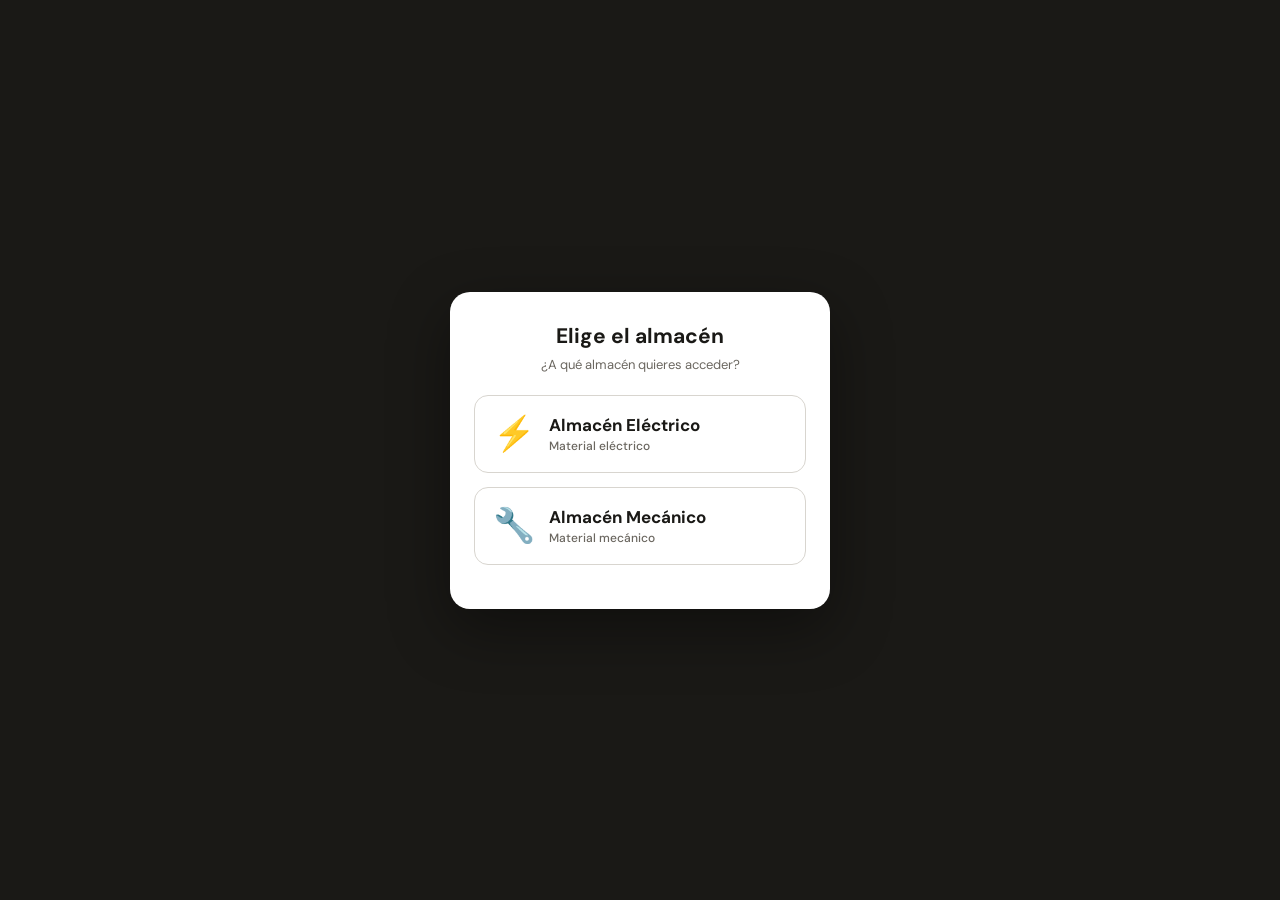
==== index.html @ e05892f1 "Update index.html" ====
<!DOCTYPE html>
<html lang="es">
<head>
<meta charset="UTF-8">
<meta name="viewport" content="width=device-width, initial-scale=1.0, maximum-scale=1.0, user-scalable=no">
<meta name="apple-mobile-web-app-capable" content="yes">
<meta name="mobile-web-app-capable" content="yes">
<title>Almacén Eléctrico</title>
<script src="https://cdnjs.cloudflare.com/ajax/libs/qrcodejs/1.0.0/qrcode.min.js"></script>
<script src="https://cdnjs.cloudflare.com/ajax/libs/html5-qrcode/2.3.8/html5-qrcode.min.js"></script>
<script src="https://cdnjs.cloudflare.com/ajax/libs/exceljs/4.4.0/exceljs.min.js"></script>
<script src="https://cdn.jsdelivr.net/npm/@supabase/supabase-js@2.45.4/dist/umd/supabase.min.js"></script>
<link href="https://fonts.googleapis.com/css2?family=DM+Mono:wght@400;500&family=DM+Sans:wght@300;400;500;600;700&display=swap" rel="stylesheet">
<style>
/* ===== LOGIN ===== */
#login-screen{position:fixed;inset:0;background:#1a1916;display:flex;align-items:center;justify-content:center;z-index:10000;padding:24px;}
.login-box{background:#fff;border-radius:20px;padding:32px 26px;width:100%;max-width:360px;box-shadow:0 20px 60px rgba(0,0,0,0.4);text-align:center;}
.login-logo{font-size:44px;margin-bottom:8px;}
.login-box h1{font-size:22px;margin-bottom:6px;color:#1a1916;}
.login-sub{font-size:13px;color:#6b6760;margin-bottom:22px;}
.login-fg{text-align:left;margin-bottom:14px;}
.login-fg label{display:block;font-size:12px;font-weight:600;color:#6b6760;margin-bottom:5px;}
.login-fg input{width:100%;box-sizing:border-box;padding:13px 14px;border:1.5px solid #d8d5cf;border-radius:10px;font-size:16px;}
.login-fg input:focus{outline:none;border-color:#1a1916;}
.login-error{color:#b91c1c;font-size:13px;min-height:18px;margin-bottom:8px;font-weight:600;}
.login-btn{width:100%;padding:14px;background:#1a1916;color:#fff;border:none;border-radius:10px;font-size:16px;font-weight:600;cursor:pointer;}
.login-btn:active{opacity:0.85;}
#warehouse-screen{position:fixed;inset:0;background:#1a1916;display:none;align-items:center;justify-content:center;z-index:10001;padding:24px;}
.wh-box{background:#fff;border-radius:20px;padding:30px 24px;width:100%;max-width:380px;box-shadow:0 20px 60px rgba(0,0,0,0.4);text-align:center;}
.wh-box h1{font-size:21px;margin-bottom:6px;color:#1a1916;}
.wh-box .login-sub{margin-bottom:22px;}
.wh-btn{display:flex;align-items:center;gap:14px;width:100%;box-sizing:border-box;padding:18px;margin-bottom:14px;border:1.5px solid #d8d5cf;border-radius:14px;background:#fff;cursor:pointer;text-align:left;transition:border-color .12s,background .12s;}
.wh-btn:active{background:#f5f4f0;}
.wh-btn .wh-ic{font-size:34px;line-height:1;flex-shrink:0;}
.wh-btn .wh-tx{font-size:17px;font-weight:700;color:#1a1916;}
.wh-btn .wh-tx small{display:block;font-size:12px;font-weight:500;color:#6b6760;margin-top:2px;}
.login-back{background:none;border:none;color:#6b6760;font-size:13px;font-weight:600;cursor:pointer;margin-top:6px;padding:6px;}
:root{
  --bg:#f5f4f0;--surface:#fff;--surface2:#eeecea;--border:#d8d5cf;--border2:#c8c4bc;
  --text:#1a1916;--text2:#6b6760;--text3:#9b9890;--accent:#1a1916;--accent-text:#f5f4f0;
  --blue-bg:#eff6ff;--blue-text:#1d4ed8;--green-bg:#f0fdf4;--green-text:#15803d;
  --amber-bg:#fffbeb;--amber-text:#b45309;--red-bg:#fef2f2;--red-text:#b91c1c;
  --radius:12px;--radius-sm:8px;
}
*{box-sizing:border-box;margin:0;padding:0;-webkit-tap-highlight-color:transparent;}
html,body{font-family:'DM Sans',sans-serif;background:var(--bg);color:var(--text);min-height:100vh;font-size:16px;}
input,select,button,textarea{font-family:inherit;font-size:16px;}
.app{padding-bottom:84px;max-width:1100px;margin:0 auto;}
.topbar{position:sticky;top:0;z-index:50;background:var(--text);color:var(--accent-text);padding:14px 18px;display:flex;align-items:center;justify-content:space-between;}
.topbar .logo{font-size:18px;font-weight:700;display:flex;align-items:center;gap:8px;}
.topbar .actions{display:flex;gap:8px;}
.icon-btn{background:rgba(255,255,255,0.12);border:none;color:#fff;width:40px;height:40px;border-radius:var(--radius-sm);display:flex;align-items:center;justify-content:center;cursor:pointer;}
.icon-btn:active{background:rgba(255,255,255,0.25);}
.icon-btn svg{width:20px;height:20px;}
.logo-chip{display:flex;align-items:center;gap:8px;background:#fff;border-radius:8px;padding:5px 10px;box-shadow:0 1px 3px rgba(0,0,0,0.2);}
.brandbar{display:flex;align-items:center;justify-content:center;gap:36px;background:#fff;padding:11px 18px;border-bottom:1px solid var(--border);}
.brandbar .brand-logo{height:30px;width:auto;display:block;}
.logo-chip .brand-logo{height:22px;width:auto;display:block;}
.logo-chip .brand-sep{width:1px;height:20px;background:#e0ddd6;flex-shrink:0;}
.actions{align-items:center;}
.sync-badge{display:flex;align-items:center;gap:6px;background:rgba(255,255,255,0.12);border:none;color:#fff;height:34px;padding:0 11px;border-radius:99px;font-size:12px;font-weight:600;cursor:pointer;-webkit-tap-highlight-color:transparent;white-space:nowrap;}
.sync-badge:active{background:rgba(255,255,255,0.25);}
.sync-dot{width:9px;height:9px;border-radius:50%;background:#9b9890;flex-shrink:0;}
.sync-badge.ok .sync-dot{background:#22c55e;}
.sync-badge.off .sync-dot{background:#ef4444;}
.sync-badge.syncing .sync-dot{background:#f59e0b;animation:syncpulse 1s ease-in-out infinite;}
@keyframes syncpulse{0%,100%{opacity:1;}50%{opacity:0.3;}}
@media(max-width:380px){.sync-badge #sync-text{display:none;}.sync-badge{padding:0 9px;}.brandbar{gap:24px;padding:9px 14px;}.brandbar .brand-logo{height:26px;}}
.page{display:none;padding:18px;}
.page.active{display:block;}
.page-title{font-size:22px;font-weight:700;letter-spacing:-0.5px;margin-bottom:4px;}
.page-sub{font-size:14px;color:var(--text2);margin-bottom:20px;}
.page-head-row{display:flex;justify-content:space-between;align-items:flex-start;margin-bottom:20px;}
.stats{display:grid;grid-template-columns:repeat(2,1fr);gap:10px;margin-bottom:20px;}
.stat{background:var(--surface);border:1px solid var(--border);border-radius:var(--radius);padding:14px 16px;}
.stat-btn{cursor:pointer;transition:transform .08s,box-shadow .12s,border-color .12s;-webkit-tap-highlight-color:transparent;}
.stat-btn:active{transform:scale(0.97);}
.stat-btn.sel{border-color:var(--accent);box-shadow:0 0 0 2px var(--accent) inset;}
/* Estanterías plegables en buscar */
.shelf-groups{display:flex;flex-direction:column;gap:10px;}
.shelf-group{background:var(--surface);border:1px solid var(--border);border-radius:var(--radius);overflow:hidden;}
.shelf-group-head{display:flex;align-items:center;gap:8px;padding:15px 16px;cursor:pointer;user-select:none;-webkit-tap-highlight-color:transparent;}
.shelf-group-head:active{background:var(--surface2);}
.shelf-group-head .shelf-count{font-size:12px;color:var(--text3);font-family:'DM Mono',monospace;margin-right:4px;}
.shelf-group-head .chev{transition:transform .2s;color:var(--text3);flex-shrink:0;}
.shelf-group-head.open .chev{transform:rotate(180deg);}
.shelf-group-head.open{border-bottom:1px solid var(--border);}
.shelf-group-body{padding:10px;}
.shelf-group-body .items-grid{margin:0;}
.stat .l{font-size:11px;font-family:'DM Mono',monospace;text-transform:uppercase;letter-spacing:0.5px;color:var(--text3);margin-bottom:4px;}
.stat .v{font-size:28px;font-weight:700;letter-spacing:-1px;}
.stat .v.warn{color:#d97706;}.stat .v.danger{color:#dc2626;}
.card{background:var(--surface);border:1px solid var(--border);border-radius:var(--radius);overflow:hidden;margin-bottom:14px;}
.mov-home-list{max-height:320px;overflow-y:auto;}
.mov-row{display:flex;align-items:center;gap:10px;padding:10px 14px;border-bottom:1px solid var(--border);}
.mov-row:last-child{border-bottom:none;}
.mov-row .mv-click{display:flex;align-items:center;gap:10px;flex:1;min-width:0;}
.mov-row .mv-thumb{width:40px;height:40px;border-radius:8px;background:var(--surface2);overflow:hidden;flex-shrink:0;display:flex;align-items:center;justify-content:center;}
.mov-row .mv-thumb img{width:100%;height:100%;object-fit:cover;}
.mov-row .mv-main{flex:1;min-width:0;}
.mov-row .mv-name{font-size:13.5px;font-weight:600;line-height:1.25;}
.mov-row .mv-meta{font-size:11.5px;color:var(--text3);margin-top:2px;line-height:1.3;}
.mov-row .mv-diff{font-weight:700;font-family:'DM Mono',monospace;font-size:14px;flex-shrink:0;}
.mov-row .mv-diff.in{color:#217346;}
.mov-row .mv-compra{color:#8a5a00;font-weight:700;}
.mov-row .mv-diff.out{color:#c00000;}
.mov-row .mv-del{flex-shrink:0;width:34px;height:34px;border:1px solid var(--border);background:var(--surface);border-radius:9px;cursor:pointer;display:flex;align-items:center;justify-content:center;color:var(--text3);-webkit-tap-highlight-color:transparent;}
.mov-row .mv-del:active{background:var(--amber-bg);color:#c00000;}
.mov-empty{padding:16px 14px;color:var(--text3);font-size:13px;text-align:center;}
.card-h{padding:14px 16px;border-bottom:1px solid var(--border);font-size:14px;font-weight:600;display:flex;justify-content:space-between;align-items:center;}
.search-bar{display:flex;gap:8px;margin-bottom:14px;}
.search-bar input{flex:1;padding:13px 16px;border:1px solid var(--border);border-radius:var(--radius-sm);background:var(--surface);}
.search-bar input:focus{outline:none;border-color:var(--accent);}
.cats{display:flex;flex-wrap:wrap;gap:7px;margin-bottom:16px;}
.cat-pill{padding:8px 14px;border-radius:99px;font-size:13px;cursor:pointer;border:1px solid var(--border);background:var(--surface);color:var(--text2);}
.cat-pill.active{background:var(--accent);color:var(--accent-text);border-color:var(--accent);}
.items-grid{display:grid;grid-template-columns:repeat(auto-fill,minmax(150px,1fr));gap:12px;}
.item-card{background:var(--surface);border:1px solid var(--border);border-radius:var(--radius);overflow:hidden;cursor:pointer;transition:transform 0.1s;}
.item-card:active{transform:scale(0.98);}
.item-photo{width:100%;aspect-ratio:1;background:var(--surface2);display:flex;align-items:center;justify-content:center;overflow:hidden;}
.item-photo img{width:100%;height:100%;object-fit:cover;}
.item-photo .ph svg{width:36px;height:36px;color:var(--text3);}
.item-body{padding:10px 12px;}
.item-name{font-size:13.5px;font-weight:600;line-height:1.3;margin-bottom:6px;display:-webkit-box;-webkit-line-clamp:2;-webkit-box-orient:vertical;overflow:hidden;}
.item-meta{display:flex;flex-wrap:wrap;gap:5px;}
.badge{display:inline-flex;align-items:center;font-size:11px;font-weight:500;padding:2px 7px;border-radius:99px;font-family:'DM Mono',monospace;}
.badge-loc{background:var(--blue-bg);color:var(--blue-text);}
.badge-cat2{background:var(--surface2);color:var(--text2);border:1px solid var(--border);}
.loc-box{display:flex;align-items:center;gap:12px;background:var(--blue-bg);color:var(--blue-text);border-radius:12px;padding:14px 16px;margin-bottom:14px;}
.loc-box svg{flex-shrink:0;}
.loc-box .loc-label{font-size:11px;text-transform:uppercase;letter-spacing:0.5px;opacity:0.7;font-weight:600;}
.loc-box .loc-value{font-size:17px;font-weight:700;font-family:'DM Mono',monospace;margin-top:2px;}
.cats-chips{display:flex;flex-wrap:wrap;gap:7px;}
.cat-chip{padding:7px 13px;border-radius:20px;border:1.5px solid var(--border2);background:var(--surface);font-size:13px;font-weight:600;color:var(--text2);cursor:pointer;user-select:none;-webkit-tap-highlight-color:transparent;}
.cat-chip.on{background:var(--accent);color:var(--accent-text);border-color:var(--accent);}
.cat-chip.disabled{opacity:0.4;pointer-events:none;}
.badge-cat{background:var(--surface2);color:var(--text2);}
.badge-ok{background:var(--green-bg);color:var(--green-text);}
.badge-low{background:var(--amber-bg);color:var(--amber-text);}
.badge-out{background:var(--red-bg);color:var(--red-text);}
.btn{display:inline-flex;align-items:center;justify-content:center;gap:7px;padding:12px 18px;border-radius:var(--radius-sm);font-size:15px;font-weight:600;cursor:pointer;border:1px solid var(--border);background:var(--surface);color:var(--text);}
.btn:active{opacity:0.7;}
.btn-primary{background:var(--accent);color:var(--accent-text);border-color:var(--accent);}
.btn-danger{background:var(--red-bg);color:var(--red-text);border-color:#fecaca;}
.btn-block{width:100%;}
.btn svg{width:18px;height:18px;}
.btn-sm{padding:8px 12px;font-size:13px;}
.fg{margin-bottom:16px;}
.fl{display:block;font-size:12px;font-weight:600;color:var(--text2);margin-bottom:6px;font-family:'DM Mono',monospace;text-transform:uppercase;letter-spacing:0.3px;}
.fi{width:100%;padding:13px 14px;border:1px solid var(--border);border-radius:var(--radius-sm);background:var(--surface);}
.fi:focus{outline:none;border-color:var(--accent);}
.fr{display:grid;grid-template-columns:1fr 1fr;gap:12px;}
.photo-input{border:2px dashed var(--border2);border-radius:var(--radius);padding:18px;text-align:center;cursor:pointer;background:var(--surface);}
.photo-input svg{width:32px;height:32px;color:var(--text3);margin-bottom:8px;}
.photo-input p{font-size:13px;color:var(--text2);}
.photo-preview{position:relative;border-radius:var(--radius);overflow:hidden;}
.photo-preview img{width:100%;max-height:240px;object-fit:cover;display:block;}
.photo-preview .remove{position:absolute;top:8px;right:8px;background:rgba(0,0,0,0.6);color:#fff;border:none;width:32px;height:32px;border-radius:50%;cursor:pointer;font-size:18px;}
.photo-preview .rotate{position:absolute;top:8px;right:48px;background:rgba(0,0,0,0.6);color:#fff;border:none;width:32px;height:32px;border-radius:50%;cursor:pointer;display:flex;align-items:center;justify-content:center;}
.photo-preview .rotate svg{width:18px;height:18px;}
.bottomnav{position:fixed;bottom:0;left:0;right:0;background:var(--surface);border-top:1px solid var(--border);display:flex;z-index:60;padding-bottom:env(safe-area-inset-bottom);}
.navbtn{flex:1;border:none;background:none;padding:10px 4px 8px;display:flex;flex-direction:column;align-items:center;gap:3px;cursor:pointer;color:var(--text3);}
.navbtn.active{color:var(--text);}
.navbtn svg{width:22px;height:22px;}
.navbtn span{font-size:10.5px;font-weight:600;}
.navbtn.add-btn .plus{background:var(--accent);color:var(--accent-text);width:44px;height:44px;border-radius:50%;display:flex;align-items:center;justify-content:center;margin-top:-22px;box-shadow:0 4px 12px rgba(0,0,0,0.2);}
.navbtn.add-btn .plus svg{width:24px;height:24px;}
.modal-bg{display:none;position:fixed;inset:0;background:rgba(0,0,0,0.5);z-index:200;align-items:flex-end;justify-content:center;}
.modal-bg.open{display:flex;}
.modal-bg.center{align-items:center;}
.modal-bg#modal-ai{z-index:190;}
.modal{background:var(--surface);border-radius:20px 20px 0 0;width:100%;max-width:600px;max-height:92vh;overflow-y:auto;padding:20px;animation:slideup 0.25s;}
.modal.small{border-radius:20px;max-width:380px;margin:0 16px;animation:none;}
@keyframes slideup{from{transform:translateY(100%);}to{transform:translateY(0);}}
.modal-handle{width:40px;height:4px;background:var(--border2);border-radius:99px;margin:0 auto 16px;}
.modal h2{font-size:19px;font-weight:700;margin-bottom:4px;}
.modal .msub{font-size:13px;color:var(--text2);margin-bottom:18px;}
.modal-photo{width:100%;aspect-ratio:16/10;background:var(--surface2);border-radius:var(--radius);overflow:hidden;display:flex;align-items:center;justify-content:center;margin-bottom:16px;}
.modal-photo img{width:100%;height:100%;object-fit:contain;}
.modal-photo .ph svg{width:48px;height:48px;color:var(--text3);}
.modal-photo{position:relative;}
.zoom-hint{position:absolute;bottom:8px;right:8px;background:rgba(0,0,0,0.6);color:#fff;font-size:11px;padding:3px 8px;border-radius:6px;pointer-events:none;}
#photo-viewer{display:none;position:fixed;inset:0;background:rgba(0,0,0,0.92);z-index:9999;align-items:center;justify-content:center;cursor:zoom-out;overflow:auto;}
#photo-viewer.open{display:flex;}
#photo-viewer img{max-width:100%;max-height:100%;object-fit:contain;touch-action:pinch-zoom;}
#photo-viewer .pv-close{position:fixed;top:16px;right:20px;color:#fff;font-size:40px;line-height:1;cursor:pointer;font-weight:300;z-index:10000;}
.detail-row{display:flex;justify-content:space-between;padding:11px 0;border-bottom:1px solid var(--border);font-size:14px;}
.detail-row .k{color:var(--text2);}
.detail-row .v{font-weight:600;text-align:right;}
.stepper{display:flex;align-items:center;border:1px solid var(--border);border-radius:var(--radius-sm);overflow:hidden;}
.stepper button{width:52px;height:52px;border:none;background:var(--surface2);font-size:24px;cursor:pointer;color:var(--text);}
.stepper button:active{background:var(--border);}
.stepper .val{flex:1;text-align:center;font-size:24px;font-weight:700;min-width:60px;}
.stock-big{text-align:center;padding:20px 0;}
.stock-big .n{font-size:52px;font-weight:700;letter-spacing:-2px;line-height:1;}
.stock-big .u{font-size:13px;color:var(--text2);margin-top:4px;}
.map-shelves{display:grid;grid-template-columns:repeat(auto-fill,minmax(130px,1fr));gap:10px;}
.shelf-box{background:var(--surface);border:1px solid var(--border);border-radius:var(--radius);padding:12px;cursor:pointer;position:relative;}
.shelf-box:active{border-color:var(--accent);}
.shelf-box .sh-name{font-size:13px;font-weight:700;margin-bottom:8px;font-family:'DM Mono',monospace;padding-right:24px;}
.shelf-box .sh-edit{position:absolute;top:10px;right:10px;width:24px;height:24px;border:none;background:var(--surface2);border-radius:6px;display:flex;align-items:center;justify-content:center;cursor:pointer;color:var(--text2);}
.shelf-box .sh-edit svg{width:14px;height:14px;}
.shelf-balda{display:flex;align-items:center;gap:6px;margin-bottom:4px;font-size:11px;}
.balda-dot{width:10px;height:10px;border-radius:2px;background:var(--surface2);border:1px solid var(--border);}
.balda-dot.occ{background:var(--blue-bg);border-color:#bfdbfe;}
.balda-dot.low{background:var(--amber-bg);border-color:#fde68a;}
.balda-dot.out{background:var(--red-bg);border-color:#fecaca;}
.balda-count{color:var(--text3);font-family:'DM Mono',monospace;margin-left:auto;}
#qr-reader{width:100%;border-radius:var(--radius);overflow:hidden;margin-bottom:16px;}
.qr-display{text-align:center;padding:20px;}
.qr-display canvas,.qr-display img{margin:0 auto;}
.empty{text-align:center;padding:48px 20px;color:var(--text3);}
.empty svg{width:48px;height:48px;margin-bottom:12px;}
.empty p{font-size:14px;}
.toast{position:fixed;bottom:100px;left:50%;transform:translateX(-50%) translateY(20px);background:var(--accent);color:var(--accent-text);padding:13px 22px;border-radius:99px;font-size:14px;font-weight:600;z-index:400;opacity:0;transition:all 0.3s;pointer-events:none;box-shadow:0 6px 20px rgba(0,0,0,0.25);white-space:nowrap;}
.toast.show{opacity:1;transform:translateX(-50%) translateY(0);}
.seg{display:flex;background:var(--surface2);border-radius:var(--radius-sm);padding:3px;margin-bottom:16px;}
.seg button{flex:1;border:none;background:none;padding:9px;border-radius:6px;font-size:13px;font-weight:600;color:var(--text2);cursor:pointer;}
.seg button.active{background:var(--surface);color:var(--text);box-shadow:0 1px 3px rgba(0,0,0,0.08);}
.shelf-edit-row{display:flex;align-items:center;gap:10px;padding:10px 0;border-bottom:1px solid var(--border);}
.order-ctrl{display:flex;flex-direction:column;gap:2px;flex-shrink:0;}
.order-ctrl button{width:26px;height:20px;border:1px solid var(--border2);background:var(--surface);border-radius:5px;cursor:pointer;font-size:9px;line-height:1;color:var(--text2);padding:0;}
.order-ctrl button:disabled{opacity:0.3;cursor:default;}
.shelf-edit-row input{flex:1;padding:10px 12px;border:1px solid var(--border);border-radius:var(--radius-sm);}
.shelf-edit-row .baldas-ctrl{display:flex;align-items:center;gap:6px;}
.shelf-edit-row .baldas-ctrl button{width:34px;height:34px;border:1px solid var(--border);background:var(--surface2);border-radius:6px;font-size:18px;cursor:pointer;}
.shelf-edit-row .del-shelf{width:34px;height:34px;border:1px solid #fecaca;background:var(--red-bg);color:var(--red-text);border-radius:6px;cursor:pointer;display:flex;align-items:center;justify-content:center;}
.shelf-edit-row .del-shelf svg{width:16px;height:16px;}
/* ===== MAPA VISUAL ===== */
.map-scroll{position:relative;width:100%;max-height:70vh;overflow:auto;border:1px solid var(--border);border-radius:var(--radius);background:var(--surface);-webkit-overflow-scrolling:touch;}
.map-canvas{position:relative;background:var(--surface);background-image:linear-gradient(var(--surface2) 1px,transparent 1px),linear-gradient(90deg,var(--surface2) 1px,transparent 1px);background-size:24px 24px;touch-action:auto;}
.map-canvas.editing{touch-action:auto;}
.map-node{position:absolute;border-radius:8px;display:flex;flex-direction:column;align-items:center;justify-content:center;font-size:11px;font-weight:700;text-align:center;cursor:pointer;user-select:none;padding:4px;box-shadow:0 1px 3px rgba(0,0,0,0.12);overflow:hidden;box-sizing:border-box;}
.map-node.shelf{background:var(--surface);border:1.5px solid var(--border2);}
.map-node.shelf .nname{font-family:'DM Mono',monospace;line-height:1.1;color:var(--text);width:100%;overflow-wrap:break-word;word-break:break-word;hyphens:auto;}
.map-node.shelf .ncount{font-size:9px;color:var(--text3);font-family:'DM Mono',monospace;margin-top:2px;}
.map-node.shelf .nbar{position:absolute;left:0;bottom:0;height:3px;border-radius:0 0 6px 6px;}
.map-node.aisle{background:var(--surface2);border:1px dashed var(--border2);color:var(--text2);font-family:'DM Mono',monospace;text-transform:uppercase;letter-spacing:0.5px;}
.map-node.aisle span{width:100%;overflow-wrap:break-word;word-break:break-word;line-height:1.1;}
/* ===== ETIQUETAS QR ===== */
.label-filters{display:flex;flex-wrap:wrap;gap:8px;margin-bottom:12px;}
.lf-sel{flex:1;min-width:120px;padding:9px 10px;border:1px solid var(--border);border-radius:var(--radius-sm);background:var(--surface);font-size:13px;color:var(--text);cursor:pointer;}
.label-tabs{display:flex;gap:8px;margin-bottom:14px;}
.label-tab{flex:1;padding:11px;border:1px solid var(--border);background:var(--surface);border-radius:10px;font-size:14px;font-weight:600;cursor:pointer;color:var(--text2);display:flex;align-items:center;justify-content:center;gap:6px;}
.label-tab.active{background:var(--text);color:var(--surface);border-color:var(--text);}
.lt-badge{background:var(--red-text);color:#fff;border-radius:10px;font-size:11px;padding:1px 7px;min-width:18px;}
.label-tab.active .lt-badge{background:rgba(255,255,255,0.25);}
.label-actions{display:flex;gap:8px;margin-bottom:12px;align-items:center;}
.label-row{display:flex;align-items:center;gap:12px;padding:12px 14px;background:var(--surface);border:1px solid var(--border);border-radius:12px;margin-bottom:8px;cursor:pointer;-webkit-tap-highlight-color:transparent;}
.label-row.sel{border-color:var(--accent);box-shadow:0 0 0 2px var(--accent) inset;}
.label-row .lcheck{width:22px;height:22px;border-radius:6px;border:2px solid var(--border2);flex-shrink:0;display:flex;align-items:center;justify-content:center;}
.label-row.sel .lcheck{background:var(--accent);border-color:var(--accent);color:var(--accent-text);}
.label-row .linfo{flex:1;min-width:0;}
.label-row .linfo strong{display:block;white-space:nowrap;overflow:hidden;text-overflow:ellipsis;}
.label-row .linfo span{font-size:12px;color:var(--text2);}
.label-row .lprinted{font-size:10px;color:var(--text3);background:var(--surface2);border-radius:6px;padding:2px 6px;flex-shrink:0;}
.label-row .lmodified{font-size:10px;color:#fff;background:var(--amber-text,#b45309);border-radius:6px;padding:2px 6px;flex-shrink:0;font-weight:600;}
.label-qty{display:flex;align-items:center;gap:6px;flex-shrink:0;}
.label-qty button{width:30px;height:30px;border:1px solid var(--border2);background:var(--surface2);border-radius:7px;font-size:18px;font-weight:600;cursor:pointer;color:var(--text);display:flex;align-items:center;justify-content:center;line-height:1;-webkit-tap-highlight-color:transparent;}
.label-qty button:active{background:var(--accent);color:var(--accent-text);}
.label-qty .qnum{min-width:24px;text-align:center;font-weight:700;font-family:'DM Mono',monospace;font-size:15px;}
.label-qty .qstock{width:auto !important;padding:0 8px;font-size:12px !important;font-weight:700;color:var(--accent) !important;border-color:var(--accent) !important;}

/* Contenedor de impresión: oculto en pantalla, visible solo al imprimir */
#print-area{display:none;}
@media print{
  /* Ocultar TODA la app al imprimir */
  body > *{display:none !important;}
  #print-area{display:block !important;}
  @page{size:A4;margin:8mm 5mm;}
  html,body{background:#fff !important;margin:0;padding:0;}
  .labels-sheet{display:flex;flex-wrap:wrap;align-content:flex-start;}
  .print-label{box-sizing:border-box;display:flex;align-items:center;justify-content:center;
    overflow:hidden;page-break-inside:avoid;break-inside:avoid;}
  /* Contenedor interior: se escala CENTRADO dentro de la celda (el salto entre
     etiquetas no cambia, solo se reduce el contenido y queda centrado en su pegatina) */
  .print-label .pl-inner{display:flex;align-items:center;width:100%;height:100%;
    transform:scale(var(--label-scale,1));transform-origin:center center;}
  .print-label .pl-text{flex:1;min-width:0;font-family:Arial,sans-serif;color:#000;}
  .print-label .pl-name{font-weight:bold;line-height:1.1;
    display:-webkit-box;-webkit-box-orient:vertical;overflow:hidden;}
  .print-label .pl-ref{line-height:1.2;color:#333;
    white-space:nowrap;overflow:hidden;text-overflow:ellipsis;}
  .print-label .pl-loc{font-weight:bold;line-height:1.1;}
  .print-label.empty-label{visibility:hidden;}
  /* Tamaño grande: 70 x 37 mm (24 por hoja A4, 3 columnas x 8 filas) */
  .labels-sheet.size-big .print-label{width:70mm;height:37mm;padding:2.5mm;}
  .labels-sheet.size-big .pl-inner{gap:2.5mm;}
  .labels-sheet.size-big .pl-qr{width:30mm;height:30mm;flex-shrink:0;}
  .labels-sheet.size-big .pl-qr img,.labels-sheet.size-big .pl-qr canvas{width:30mm !important;height:30mm !important;}
  .labels-sheet.size-big .pl-name{font-size:9pt;margin-bottom:1mm;-webkit-line-clamp:2;}
  .labels-sheet.size-big .pl-ref{font-size:7.5pt;}
  .labels-sheet.size-big .pl-loc{font-size:11pt;margin-top:1mm;}
  /* Tamaño pequeño: 48,5 x 25,4 mm (44 por hoja A4, 4 columnas x 11 filas) */
  .labels-sheet.size-small .print-label{width:48.5mm;height:25.4mm;padding:1.5mm;}
  .labels-sheet.size-small .pl-inner{gap:1.5mm;}
  .labels-sheet.size-small .pl-qr{width:21mm;height:21mm;flex-shrink:0;}
  .labels-sheet.size-small .pl-qr img,.labels-sheet.size-small .pl-qr canvas{width:21mm !important;height:21mm !important;}
  .labels-sheet.size-small .pl-name{font-size:6.5pt;margin-bottom:0.4mm;-webkit-line-clamp:2;}
  .labels-sheet.size-small .pl-ref{font-size:5.5pt;}
  .labels-sheet.size-small .pl-loc{font-size:8pt;margin-top:0.4mm;}
}
/* Rejilla visual para elegir posición inicial */
.start-grid{display:grid;grid-template-columns:repeat(3,1fr);gap:6px;margin:8px 0 14px;}
.start-grid.cols-4{grid-template-columns:repeat(4,1fr);gap:4px;}
.start-grid.cols-4 .start-cell{aspect-ratio:48.5/25.4;font-size:11px;}
.start-cell{aspect-ratio:70/37;border:1.5px solid var(--border2);border-radius:6px;display:flex;align-items:center;justify-content:center;font-size:13px;font-weight:600;color:var(--text2);cursor:pointer;font-family:'DM Mono',monospace;-webkit-tap-highlight-color:transparent;}
.start-cell.before{background:repeating-linear-gradient(45deg,var(--surface2),var(--surface2) 4px,transparent 4px,transparent 8px);color:var(--text3);}
.start-cell.start{background:var(--accent);color:var(--accent-text);border-color:var(--accent);}
.start-cell.after{background:var(--surface);}
.map-node.editing-node{cursor:move;border-color:var(--accent);box-shadow:0 3px 10px rgba(0,0,0,0.2);z-index:10;touch-action:none;}
.map-node .node-del{position:absolute;top:-7px;right:-7px;width:20px;height:20px;border-radius:50%;background:var(--red-text);color:#fff;border:2px solid var(--surface);font-size:13px;line-height:1;cursor:pointer;display:none;align-items:center;justify-content:center;z-index:11;}
.map-node.editing-node .node-del{display:flex;}
.map-toolbar{display:flex;gap:8px;flex-wrap:wrap;margin-bottom:12px;align-items:center;}
.map-hint{font-size:12px;color:var(--text2);margin-bottom:10px;line-height:1.4;}
.resize-handle{position:absolute;right:-2px;bottom:-2px;width:16px;height:16px;cursor:nwse-resize;display:none;}
.map-node.editing-node .resize-handle{display:block;}
.resize-handle::after{content:'';position:absolute;right:3px;bottom:3px;width:8px;height:8px;border-right:2px solid var(--accent);border-bottom:2px solid var(--accent);}



/* ===== SELECCIÓN MÚLTIPLE ===== */
.sel-bar{position:fixed;left:0;right:0;bottom:0;z-index:250;background:var(--surface);border-top:1px solid var(--border);padding:10px 16px;display:none;align-items:center;justify-content:space-between;gap:10px;box-shadow:0 -4px 16px rgba(0,0,0,.1);}
.sel-bar > span{font-size:14px;white-space:nowrap;}
.sel-bar-btns{display:flex;gap:8px;}
.sel-group{margin-bottom:14px;border:1px solid var(--border);border-radius:12px;overflow:hidden;}
.sel-group-head{display:flex;align-items:center;gap:10px;padding:10px 14px;background:var(--surface2);font-size:14px;}
.sel-group-head .shelf-count{margin-left:auto;color:var(--text2);font-size:12px;}
.sel-allbox{display:flex;align-items:center;gap:5px;font-size:12px;color:var(--text2);font-weight:600;cursor:pointer;}
.sel-allbox input{width:18px;height:18px;}
.sel-row{display:flex;align-items:center;gap:12px;padding:10px 14px;border-top:1px solid var(--border);cursor:pointer;}
.sel-row.on{background:var(--blue-bg);}
.sel-row input{width:20px;height:20px;flex-shrink:0;accent-color:var(--blue-text);}
.sel-tx{min-width:0;flex:1;}
.sel-tx strong{display:block;font-size:14px;white-space:nowrap;overflow:hidden;text-overflow:ellipsis;}
.sel-tx span{font-size:12px;color:var(--text2);}
.sel-stk{font-size:12px;color:var(--text2);white-space:nowrap;}


.sch-wrap{margin-bottom:8px;}
.sch-cell{position:relative;cursor:pointer;min-height:50px;}
.sch-cell:active{filter:brightness(.95);}
.sch-cell.sch-sel{outline:3px solid var(--text);outline-offset:-2px;z-index:1;}
.sch-cnt{position:absolute;top:2px;right:3px;background:rgba(0,0,0,.6);color:#fff;font-size:9px;font-weight:700;border-radius:8px;padding:0 5px;line-height:16px;min-width:16px;text-align:center;}
.sch-panel{margin-top:4px;}
.sch-panel-h{display:flex;align-items:center;gap:8px;font-size:13px;font-weight:600;margin-bottom:10px;color:var(--text2);}
.sch-panel-items{display:flex;flex-wrap:wrap;gap:8px;}
.sch-panel-items .sv2-mini{width:150px;}

/* ===== VER UBICACIÓN (esquema con parpadeo) ===== */
.loc-legend{display:flex;gap:12px;flex-wrap:wrap;font-size:12px;margin:6px 0 14px;color:var(--text2);}
.loc-legend span{display:flex;align-items:center;gap:5px;}
.loc-leg{width:14px;height:14px;border-radius:4px;display:inline-block;border:1px solid rgba(0,0,0,.08);}
.loc-balda{display:flex;gap:8px;margin-bottom:8px;align-items:stretch;}
.loc-tag{width:46px;flex-shrink:0;display:flex;align-items:center;justify-content:center;border-radius:8px;font-size:13px;font-weight:700;background:#dbeafe;color:#1e40af;}
.loc-cells{flex:1;min-width:0;display:flex;gap:5px;align-items:stretch;min-height:64px;}
.loc-cell{min-width:0;display:flex;align-items:center;justify-content:center;border-radius:7px;font-size:11px;font-weight:600;text-align:center;padding:2px;overflow:hidden;line-height:1.05;}
.loc-cell .cl{display:inline-block;}
.loc-cell .cl b{display:block;font-size:13px;font-weight:700;}
.loc-shelf{background:#dbeafe;color:#1e40af;}
.loc-hueco{background:#dcfce7;color:#166534;}
.loc-gav{background:#fef3c7;color:#92400e;}
.loc-leg.loc-shelf{background:#dbeafe;}
.loc-leg.loc-hueco{background:#dcfce7;}
.loc-leg.loc-gav{background:#fef3c7;}
.loc-leg.pulse{background:#ef4444;border-color:#ef4444;animation:legpulse .85s ease-in-out infinite;}
.loc-gavwrap{min-width:0;display:flex;flex-direction:column;border:1.5px dashed #fcd34d;border-radius:9px;padding:4px;}
.loc-gtitle{font-size:9px;font-weight:700;color:#92400e;margin-bottom:3px;text-transform:uppercase;letter-spacing:.3px;text-align:center;white-space:nowrap;overflow:hidden;}
.loc-ggrid{flex:1;display:grid;gap:3px;min-height:48px;}
.loc-ggrid .loc-cell{min-width:0;}
.blink-loc{animation:locblink .85s ease-in-out infinite;position:relative;z-index:1;}
@keyframes locblink{0%,100%{outline:3px solid #ef4444;outline-offset:-2px;box-shadow:0 0 0 4px rgba(239,68,68,.25);}50%{outline:3px solid transparent;outline-offset:-2px;box-shadow:0 0 0 0 rgba(239,68,68,0);}}
@keyframes legpulse{0%,100%{opacity:1;}50%{opacity:.25;}}
/* ===== ESTANTERÍA VISUAL ===== */
/* ===== ESTANTERÍA VISUAL v2 (con artículos) ===== */
.sv2-balda{display:flex;gap:8px;margin-bottom:10px;align-items:stretch;}
.sv2-tag{width:54px;flex-shrink:0;display:flex;flex-direction:column;align-items:center;justify-content:center;background:var(--text);color:#fff;border-radius:10px;font-size:12px;font-weight:700;padding:6px 4px;text-align:center;line-height:1.15;}
.sv2-cells{flex:1;display:flex;gap:8px;overflow-x:auto;align-items:flex-start;border:1.5px solid var(--border);border-radius:12px;padding:8px;background:var(--surface2);}
.sv2-hueco{flex:0 0 auto;width:calc(110px + var(--svt,1) * 80px);background:var(--surface);border:1px solid var(--border);border-radius:10px;padding:8px;display:flex;flex-direction:column;gap:8px;}
.sv2-hueco-h,.sv2-gav-h,.sv2-gaveta-h{font-size:11px;font-weight:700;color:var(--text2);text-transform:uppercase;letter-spacing:.3px;}
.sv2-gav{flex:0 0 auto;border:1.5px dashed var(--border2);border-radius:10px;padding:7px;background:var(--surface);}
.sv2-gav-h{margin-bottom:6px;}
.sv2-gav-grid{display:grid;gap:6px;}
.sv2-gaveta{border-radius:9px;padding:7px;display:flex;flex-direction:column;gap:6px;min-height:64px;border:1px solid rgba(0,0,0,.06);}
.sv2-gaveta-h{font-size:10px;}
.sv2-mini{display:flex;flex-direction:column;background:var(--surface);border:1px solid var(--border);border-radius:10px;overflow:hidden;cursor:pointer;transition:transform .08s;}
.sv2-mini:active{transform:scale(.98);}
.sv2-mini-img{width:100%;height:calc(50px + var(--svt,1) * 60px);background:var(--surface2);overflow:hidden;display:flex;align-items:center;justify-content:center;}
.sv2-mini-img img{width:100%;height:100%;object-fit:cover;}
.sv2-mini-tx{min-width:0;padding:8px 10px;}
.sv2-mini-nm{font-size:calc(11px + var(--svt,1) * 3px);font-weight:600;line-height:1.3;display:-webkit-box;-webkit-line-clamp:3;-webkit-box-orient:vertical;overflow:hidden;}
.sv2-mini-st{font-size:calc(10px + var(--svt,1) * 2px);color:var(--text2);margin-top:4px;}
.sv2-add{font-size:11px;color:var(--blue-text);background:none;border:1px dashed var(--border2);border-radius:7px;padding:5px;cursor:pointer;width:100%;}
.sv2-add:active{background:var(--surface2);}
.sv2-empty{font-size:11px;color:var(--text3);text-align:center;padding:6px 2px;}
.sv2-toolbar{display:flex;gap:8px;margin-bottom:10px;}
.sv2-tabs{display:flex;gap:6px;margin-bottom:12px;background:var(--surface2);border-radius:10px;padding:4px;}
.sv2-tab{flex:1;border:none;background:none;padding:9px;border-radius:8px;font-size:13px;font-weight:600;color:var(--text2);cursor:pointer;}
.sv2-tab.active{background:var(--surface);color:var(--text);box-shadow:0 1px 3px rgba(0,0,0,.08);}
.sv2-list{border:1px solid var(--border);border-radius:12px;overflow:hidden;}
.sv2-row{display:flex;align-items:center;gap:12px;padding:calc(9px + var(--svt,1) * 3px) 14px;border-bottom:1px solid var(--border);cursor:pointer;}
.sv2-row:last-child{border-bottom:none;}
.sv2-row:active{background:var(--surface2);}
.sv2-row-img{width:calc(34px + var(--svt,1) * 22px);height:calc(34px + var(--svt,1) * 22px);border-radius:8px;background:var(--surface2);overflow:hidden;flex-shrink:0;display:flex;align-items:center;justify-content:center;}
.sv2-row-img img{width:100%;height:100%;object-fit:cover;}
.sv2-row-tx{min-width:0;flex:1;}
.sv2-row-nm{display:block;font-size:calc(13px + var(--svt,1) * 3px);white-space:nowrap;overflow:hidden;text-overflow:ellipsis;}
.sv2-row-sub{font-size:calc(11px + var(--svt,1) * 2px);color:var(--text2);}

.sv2-orghint{font-size:12px;background:var(--amber-bg);color:var(--amber-text);border-radius:8px;padding:8px 10px;margin-bottom:10px;line-height:1.4;font-weight:500;}
.sv2-sizebar{display:flex;align-items:center;gap:10px;background:var(--surface2);border-radius:8px;padding:8px 12px;margin-bottom:10px;font-size:12px;color:var(--text2);}
.sv2-sizebar input[type=range]{flex:1;accent-color:var(--blue-text);}
.sv2-sizebar #sv-size-pct{font-weight:700;font-family:'DM Mono',monospace;min-width:42px;text-align:right;color:var(--text);}
.sv2-mini.sv2-sel{outline:2px solid var(--blue-text);box-shadow:0 0 0 3px var(--blue-bg);}
.sv2-cells.org .sv2-hueco,.sv2-cells.org .sv2-gaveta{cursor:copy;}
.sv2-cells.org .sv2-mini{cursor:grab;}


#modal-shelf-view .modal{max-width:920px;}
@media(min-width:700px){#modal-shelf-view .modal{padding:26px 28px;}}
.sv-legend{display:flex;gap:14px;flex-wrap:wrap;font-size:12px;margin-bottom:14px;color:var(--text2);}
.sv-legend span{display:flex;align-items:center;gap:5px;}
.sv-leg-box{width:14px;height:14px;border-radius:4px;border:1.5px solid var(--border);}
.sv-balda{display:flex;gap:8px;margin-bottom:8px;align-items:stretch;}
.sv-tag{width:56px;flex-shrink:0;display:flex;flex-direction:column;align-items:center;justify-content:center;background:var(--surface2);border-radius:10px;font-size:12px;font-weight:600;color:var(--text2);padding:6px 4px;text-align:center;line-height:1.2;}
.sv-cells{flex:1;display:flex;flex-wrap:wrap;gap:6px;align-content:stretch;}
.sv-cell{flex:1 1 64px;min-height:46px;border:1.5px solid var(--border);border-radius:10px;display:flex;flex-direction:column;align-items:center;justify-content:center;font-size:12px;cursor:pointer;background:var(--surface);padding:4px;text-align:center;transition:transform .08s;}
.sv-cell:active{transform:scale(.97);}
.sv-cell .c-lab{font-weight:600;}
.sv-cell .c-cnt{font-size:11px;color:var(--text2);margin-top:2px;}
.sv-cell.occ{background:var(--blue-bg);border-color:#bfdbfe;color:var(--blue-text);}
.sv-cell.low{background:var(--amber-bg);border-color:#fcd34d;color:var(--amber-text);}
.sv-cell.out{background:var(--red-bg);border-color:#fecaca;color:var(--red-text);}
.sv-cell.occ .c-cnt,.sv-cell.low .c-cnt,.sv-cell.out .c-cnt{color:inherit;opacity:.85;}
.sv-gav{flex:1 1 100%;border:1.5px dashed var(--border2);border-radius:10px;padding:7px;}
.sv-gav-title{font-size:11px;font-weight:600;color:var(--text2);margin-bottom:6px;text-transform:uppercase;letter-spacing:.4px;}
.sv-gav-grid{display:grid;gap:5px;}
.sv-gav .sv-cell{flex:none;min-height:40px;font-size:11px;}
.sv-unplaced{flex:1 1 100%;}
.sv-unplaced .sv-cell{border-style:dashed;}
/* editor distribución */
.lay-balda{border:1px solid var(--border);border-radius:12px;padding:10px 12px;margin-bottom:10px;}
.lay-balda-head{display:flex;align-items:center;gap:8px;margin-bottom:8px;font-weight:600;}
.lay-block{display:flex;align-items:center;gap:8px;background:var(--surface2);border-radius:8px;padding:7px 10px;margin-bottom:6px;font-size:13px;flex-wrap:wrap;}
.lay-block .lbl{font-weight:600;}
.lay-block .del{margin-left:auto;background:none;border:none;color:var(--red-text);cursor:pointer;font-size:20px;line-height:1;padding:0 4px;}
.lay-step{display:inline-flex;align-items:center;gap:4px;}
.lay-step button{width:26px;height:26px;border:1px solid var(--border2);background:var(--surface);border-radius:7px;font-size:15px;cursor:pointer;}
.lay-add{display:flex;gap:8px;margin-top:4px;}
.lay-add button{flex:1;font-size:13px;}
.lay-empty{font-size:12px;color:var(--text3);padding:4px 0;}
.lock-pill{display:inline-flex;align-items:center;gap:5px;font-size:12px;background:var(--amber-bg);color:var(--amber-text);border-radius:99px;padding:5px 12px;font-weight:600;}
</style>
</head>
<body>
<div id="warehouse-screen">
  <div class="wh-box">
    <h1>Elige el almacén</h1>
    <p class="login-sub">¿A qué almacén quieres acceder?</p>
    <button class="wh-btn" onclick="selectWarehouse('electrico')">
      <span class="wh-ic">⚡</span><span class="wh-tx">Almacén Eléctrico<small>Material eléctrico</small></span>
    </button>
    <button class="wh-btn" onclick="selectWarehouse('mecanico')">
      <span class="wh-ic">🔧</span><span class="wh-tx">Almacén Mecánico<small>Material mecánico</small></span>
    </button>
  </div>
</div>
<div id="login-screen">
  <div class="login-box">
    <div class="login-logo" id="login-logo-icon">⚡</div>
    <h1 id="login-title">Almacén Eléctrico</h1>
    <p class="login-sub">Introduce tus credenciales para acceder</p>
    <div class="login-fg"><label>Usuario</label><input type="text" id="login-user" autocomplete="username" placeholder="Usuario"></div>
    <div class="login-fg"><label>Contraseña</label><input type="password" id="login-pass" autocomplete="current-password" placeholder="Contraseña" onkeydown="if(event.key==='Enter')doLogin()"></div>
    <div id="login-error" class="login-error"></div>
    <button class="login-btn" onclick="doLogin()">Entrar</button>
    <button class="login-back" onclick="backToWarehouse()">← Cambiar de almacén</button>
  </div>
</div>
<div class="app" id="app-root" style="display:none;">
  <div class="topbar">
    <div class="logo" id="topbar-logo">⚡ Almacén Eléctrico</div>
    <div class="actions">
      <button class="sync-badge" id="sync-badge" onclick="manualSync()" title="Estado de sincronización (toca para sincronizar)">
        <span class="sync-dot" id="sync-dot"></span><span id="sync-text">…</span>
      </button>
      <button class="icon-btn" onclick="openScanner()" title="Escanear QR">
        <svg fill="none" stroke="currentColor" viewBox="0 0 24 24"><rect x="3" y="3" width="6" height="6" rx="1" stroke-width="1.8"/><rect x="15" y="3" width="6" height="6" rx="1" stroke-width="1.8"/><rect x="3" y="15" width="6" height="6" rx="1" stroke-width="1.8"/><path d="M15 15h.01M19 15h.01M15 19h.01M19 19h.01" stroke-width="2" stroke-linecap="round"/></svg>
      </button>
    </div>
  </div>

  <div class="brandbar">
    <img src="[data-uri]" alt="Spontex" class="brand-logo">
    <img src="[data-uri]" alt="Newell Brands" class="brand-logo">
  </div>

  <div class="page active" id="page-inicio">
    <div class="page-title">Inicio</div>
    <div class="page-sub">Resumen del almacén</div>
    <div class="stats">
      <div class="stat"><div class="l">Referencias</div><div class="v" id="s-total">0</div></div>
      <div class="stat"><div class="l">Ubicaciones usadas</div><div class="v" id="s-locs">0</div></div>
      <div class="stat stat-btn" id="stat-low" onclick="setAlertFilter('low')"><div class="l">Stock bajo</div><div class="v warn" id="s-low">0</div></div>
      <div class="stat stat-btn" id="stat-out" onclick="setAlertFilter('out')"><div class="l">Sin stock</div><div class="v danger" id="s-out">0</div></div>
    </div>
    <div class="card"><div class="card-h" id="alerts-title">Alertas de stock</div><div id="alerts-list"></div></div>
    <div class="card">
      <div class="card-h">Entradas · últimos 3 meses</div>
      <div id="home-entradas" class="mov-home-list"></div>
    </div>
    <div class="card">
      <div class="card-h">Salidas · últimos 3 meses</div>
      <div id="home-salidas" class="mov-home-list"></div>
    </div>
  </div>

  <div class="page" id="page-buscar">
    <div class="page-title">Buscar</div>
    <div class="page-sub">Encuentra material por nombre o categoría</div>
    <div class="search-bar"><input type="text" id="search-input" placeholder="Buscar nombre, referencia, marca..." oninput="renderItems()"><button class="btn" style="padding:13px 14px;" onclick="document.getElementById('ai-photo-file').click()" title="Buscar por foto con IA"><svg width="20" height="20" fill="none" stroke="currentColor" viewBox="0 0 24 24"><path d="M3 9a2 2 0 012-2h.93a2 2 0 001.66-.9l.82-1.2A2 2 0 0110.07 4h3.86a2 2 0 011.66.9l.82 1.2a2 2 0 001.66.9H19a2 2 0 012 2v9a2 2 0 01-2 2H5a2 2 0 01-2-2z" stroke-width="1.7"/><circle cx="12" cy="13" r="3" stroke-width="1.7"/></svg></button></div>
    <input type="file" id="ai-photo-file" accept="image/*" capture="environment" style="display:none;" onchange="handleAIPhoto(event)">
    <div class="seg"><button id="view-gallery" class="active" onclick="setView('gallery')">Galería</button><button id="view-list" onclick="setView('list')">Lista</button></div>
    <button class="btn btn-sm" id="btn-select-mode" onclick="toggleSelectMode()" style="width:100%;margin-bottom:14px;">Seleccionar varios</button>
    <div class="cats" id="cats"></div>
    <div id="items-container"></div>
  </div>

  <div class="page" id="page-mapa">
    <div class="page-head-row">
      <div><div class="page-title">Mapa</div><div class="page-sub" id="map-sub">Plano del almacén</div></div>
      <button class="btn btn-sm" id="map-edit-btn" onclick="toggleMapEdit()">
        <svg fill="none" stroke="currentColor" viewBox="0 0 24 24"><path d="M11 4H4a2 2 0 00-2 2v14a2 2 0 002 2h14a2 2 0 002-2v-7" stroke-width="1.8" stroke-linecap="round"/><path d="M18.5 2.5a2.12 2.12 0 013 3L12 15l-4 1 1-4z" stroke-width="1.8" stroke-linejoin="round"/></svg>Editar plano
      </button>
    </div>
    <div class="map-toolbar" id="map-toolbar" style="display:none;">
      <button class="btn btn-sm btn-primary" onclick="addMapShelf()">+ Estantería</button>
      <button class="btn btn-sm" onclick="addMapAisle()">+ Pasillo / etiqueta</button>
      <button class="btn btn-sm" onclick="saveMapLayout()">✓ Guardar plano</button>
      <button class="btn btn-sm" onclick="cancelMapEdit()">Cancelar</button>
      <span style="display:flex;align-items:center;gap:6px;font-size:12px;color:var(--text2);margin-left:4px;">
        Tamaño:
        <input type="number" id="map-w" min="10" max="120" style="width:58px;padding:6px;border:1px solid var(--border2);border-radius:6px;font-size:12px;" onchange="setMapSize()" title="Ancho en cuadritos">
        ×
        <input type="number" id="map-h" min="10" max="120" style="width:58px;padding:6px;border:1px solid var(--border2);border-radius:6px;font-size:12px;" onchange="setMapSize()" title="Alto en cuadritos">
        cuadritos
      </span>
    </div>
    <div class="map-hint" id="map-hint" style="display:none;">Arrastra las cajas para colocarlas. Tira de la esquina inferior derecha para cambiar el tamaño. Toca una estantería para renombrarla o cambiar sus baldas. La × roja la elimina.</div>
    <div style="display:flex;gap:14px;margin-bottom:16px;flex-wrap:wrap;font-size:12px;">
      <span style="display:flex;align-items:center;gap:5px;"><span class="balda-dot occ"></span>Ocupada</span>
      <span style="display:flex;align-items:center;gap:5px;"><span class="balda-dot low"></span>Stock bajo</span>
      <span style="display:flex;align-items:center;gap:5px;"><span class="balda-dot out"></span>Sin stock</span>
      <span style="display:flex;align-items:center;gap:5px;"><span class="balda-dot"></span>Vacía</span>
    </div>
    <div class="map-scroll" id="map-scroll"><div class="map-canvas" id="map-canvas"></div></div>
    <div id="map-list-fallback" style="margin-top:16px;"></div>
  </div>

  <div class="page" id="page-ajustes">
    <div class="page-title">Ajustes</div>
    <div class="page-sub">Copias de seguridad y configuración</div>
    <div class="card"><div class="card-h">Estado de la nube</div>
      <div style="padding:16px;">
        <p id="cloud-status" style="font-size:14px;font-weight:600;margin-bottom:12px;">○ Comprobando conexión...</p>
        <p style="font-size:13px;color:var(--text2);margin-bottom:14px;line-height:1.5;"><strong>↓ Descargar:</strong> trae los cambios hechos en otros dispositivos (sobrescribe lo de este dispositivo).<br><strong>↑ Subir:</strong> envía los datos de este dispositivo a la nube (úsalo si has corregido algo aquí).</p>
        <button class="btn btn-block btn-primary" style="margin-bottom:8px;" onclick="manualSync()">↓ Descargar de la nube</button>
        <button class="btn btn-block" onclick="pushToCloud()">↑ Subir este dispositivo a la nube</button>
      </div>
    </div>
    <div class="card"><div class="card-h">Copia de seguridad</div>
      <div style="padding:16px;">
        <p style="font-size:13px;color:var(--text2);margin-bottom:14px;line-height:1.5;">Los datos se guardan dentro de esta tablet. Exporta una copia regularmente y guárdala en un USB o envíatela por correo. Si cambias de tablet, importa el archivo para recuperar todo.</p>
        <button class="btn btn-block btn-primary" style="margin-bottom:10px;" onclick="exportData()">Exportar copia (este almacén)</button>
        <button class="btn btn-block" style="margin-bottom:10px;" onclick="exportBoth()">Copia de los DOS almacenes</button>
        <label class="btn btn-block" style="margin-bottom:10px;">Importar copia<input type="file" accept=".json" onchange="importData(event)" style="display:none;"></label>
        <button class="btn btn-block" onclick="exportExcel()" id="btn-excel">
          <svg fill="none" stroke="currentColor" viewBox="0 0 24 24"><path d="M9 17v-6h6v6M3 7h18M5 7v12a2 2 0 002 2h10a2 2 0 002-2V7" stroke-width="1.8" stroke-linecap="round"/></svg>
          Exportar a Excel (con imágenes)
        </button>
        <button class="btn btn-block" style="margin-top:10px;" onclick="exportMovimientos()" id="btn-mov">
          <svg fill="none" stroke="currentColor" viewBox="0 0 24 24"><path d="M4 6h16M4 12h16M4 18h10" stroke-width="1.8" stroke-linecap="round"/><path d="M17 15l3 3-3 3" stroke-width="1.8" stroke-linecap="round"/></svg>
          Exportar movimientos (entradas/salidas)
        </button>
        <button class="btn btn-block" style="margin-top:10px;" onclick="diagnosticoMovimientos()" id="btn-diag">
          <svg fill="none" stroke="currentColor" viewBox="0 0 24 24"><path d="M12 9v4m0 4h.01M10.29 3.86L1.82 18a2 2 0 001.71 3h16.94a2 2 0 001.71-3L13.71 3.86a2 2 0 00-3.42 0z" stroke-width="1.8" stroke-linecap="round" stroke-linejoin="round"/></svg>
          Diagnóstico de movimientos en la nube
        </button>
      </div>
    </div>
    <div class="card"><div class="card-h">Etiquetas QR</div>
      <div style="padding:16px;">
        <p style="font-size:13px;color:var(--text2);margin-bottom:14px;line-height:1.5;">Imprime etiquetas adhesivas con el QR, nombre, referencia y ubicación de cada material, en hojas A4 de pegatinas.</p>
        <button class="btn btn-block btn-primary" onclick="openLabels()">
          <svg fill="none" stroke="currentColor" viewBox="0 0 24 24"><path d="M6 9V2h12v7M6 18H4a2 2 0 01-2-2v-5a2 2 0 012-2h16a2 2 0 012 2v5a2 2 0 01-2 2h-2M6 14h12v8H6z" stroke-width="1.7" stroke-linejoin="round"/></svg>
          Imprimir etiquetas
        </button>
      </div>
    </div>
    <div class="card"><div class="card-h"><span>Estanterías</span><button class="btn btn-sm" onclick="openShelfManager()">Gestionar</button></div>
      <div style="padding:16px;" id="shelf-summary"></div>
    </div>
    <div class="card"><div class="card-h">Categorías</div><div style="padding:16px;" id="cat-manage"></div></div>
    <div class="card"><div class="card-h">Datos</div>
      <div style="padding:16px;">
        <button class="btn btn-block" onclick="loadDemo()" style="margin-bottom:10px;">Cargar datos de ejemplo</button>
        <button class="btn btn-block btn-danger" onclick="askWipe()">Borrar todo el inventario</button>
      </div>
    </div>
    <div class="card"><div class="card-h">Seguridad y contraseñas</div>
      <div style="padding:16px;">
        <p style="font-size:13px;color:var(--text2);margin-bottom:14px;line-height:1.5;">Una sola contraseña protege Ajustes, eliminar artículos y movimientos, y mover material entre almacenes. Aquí puedes cambiarla y gestionar los accesos de los almacenes.</p>
        <button class="btn btn-block btn-primary" style="margin-bottom:10px;" onclick="openChangePass()">Cambiar contraseña de Ajustes</button>
        <button class="btn btn-block" style="margin-bottom:10px;" onclick="openUsers()">Usuario y contraseñas de almacenes</button>
        <button class="btn btn-block" onclick="lockAdmin()">Bloquear Ajustes ahora</button>
      </div>
    </div>
    <div class="card"><div class="card-h">Sesión</div>
      <div style="padding:16px;">
        <p style="font-size:13px;color:var(--text2);margin-bottom:14px;line-height:1.5;">Cierra la sesión en este dispositivo. La próxima vez pedirá usuario y contraseña.</p>
        <button class="btn btn-block" onclick="logout()">Cerrar sesión</button>
      </div>
    </div>
    <p style="text-align:center;font-size:11px;color:var(--text3);margin-top:20px;">Almacén Eléctrico · funciona sin internet</p>
  </div>

  <div class="page" id="page-labels">
    <div class="page-head-row">
      <div><div class="page-title">Etiquetas QR</div><div class="page-sub" id="labels-sub">Selecciona y imprime</div></div>
      <button class="btn btn-sm" onclick="showPage('ajustes')">← Volver</button>
    </div>
    <div class="label-tabs">
      <button class="label-tab active" id="ltab-all" onclick="setLabelTab('all')">Todas</button>
      <button class="label-tab" id="ltab-pending" onclick="setLabelTab('pending')">Sin imprimir <span class="lt-badge" id="pending-count">0</span></button>
    </div>
    <div class="search-bar">
      <input type="text" id="label-search" placeholder="Buscar nombre, referencia, marca..." oninput="renderLabels()">
      <button class="btn" id="label-search-clear" onclick="clearLabelSearch()" title="Limpiar búsqueda" style="padding:13px 14px;display:none;"><svg width="20" height="20" fill="none" stroke="currentColor" viewBox="0 0 24 24"><path d="M18 6L6 18M6 6l12 12" stroke-width="2" stroke-linecap="round"/></svg></button>
    </div>
    <div class="label-filters">
      <select class="lf-sel" id="lf-shelf" onchange="onLabelShelfChange()"><option value="">Toda estanter&iacute;a</option></select>
      <select class="lf-sel" id="lf-balda" onchange="applyLabelFilters()"><option value="">Toda balda</option></select>
      <select class="lf-sel" id="lf-cat" onchange="applyLabelFilters()"><option value="">Toda categor&iacute;a</option></select>
      <button class="btn btn-sm" id="lf-clear" onclick="clearLabelFilters()" style="display:none;">Limpiar</button>
    </div>
    <div class="label-actions">
      <button class="btn btn-sm" onclick="labelSelectAll(true)">Seleccionar todas</button>
      <button class="btn btn-sm" onclick="labelSelectAll(false)">Quitar selección</button>
      <span style="flex:1;"></span>
      <span style="font-size:13px;color:var(--text2);align-self:center;"><strong id="label-list-count">0</strong> art. · <span id="label-sel-count">0</span> sel.</span>
    </div>
    <div id="labels-list"></div>
    <div style="position:sticky;bottom:80px;padding-top:12px;">
      <button class="btn btn-block btn-primary" onclick="printLabels()">
        <svg fill="none" stroke="currentColor" viewBox="0 0 24 24"><path d="M6 9V2h12v7M6 18H4a2 2 0 01-2-2v-5a2 2 0 012-2h16a2 2 0 012 2v5a2 2 0 01-2 2h-2M6 14h12v8H6z" stroke-width="1.7" stroke-linejoin="round"/></svg>
        Imprimir seleccionadas (<span id="print-count">0</span>)
      </button>
    </div>
  </div>

  <div class="bottomnav">
    <button class="navbtn active" id="nav-inicio" onclick="showPage('inicio')"><svg fill="none" stroke="currentColor" viewBox="0 0 24 24"><path d="M3 9l9-7 9 7v11a2 2 0 01-2 2H5a2 2 0 01-2-2z" stroke-width="1.8" stroke-linejoin="round"/></svg><span>Inicio</span></button>
    <button class="navbtn" id="nav-buscar" onclick="showPage('buscar')"><svg fill="none" stroke="currentColor" viewBox="0 0 24 24"><circle cx="11" cy="11" r="7" stroke-width="1.8"/><path d="m20 20-3-3" stroke-width="1.8" stroke-linecap="round"/></svg><span>Buscar</span></button>
    <button class="navbtn add-btn" onclick="openAddForm()"><span class="plus"><svg fill="none" stroke="currentColor" viewBox="0 0 24 24"><path d="M12 5v14M5 12h14" stroke-width="2.2" stroke-linecap="round"/></svg></span></button>
    <button class="navbtn" id="nav-mapa" onclick="showPage('mapa')"><svg fill="none" stroke="currentColor" viewBox="0 0 24 24"><path d="M3 6l6-3 6 3 6-3v15l-6 3-6-3-6 3z" stroke-width="1.8" stroke-linejoin="round"/><path d="M9 3v15M15 6v15" stroke-width="1.8"/></svg><span>Mapa</span></button>
    <button class="navbtn" id="nav-ajustes" onclick="goAjustes()"><svg fill="none" stroke="currentColor" viewBox="0 0 24 24"><circle cx="12" cy="12" r="3" stroke-width="1.8"/><path d="M19.4 15a1.65 1.65 0 00.33 1.82l.06.06a2 2 0 11-2.83 2.83l-.06-.06a1.65 1.65 0 00-1.82-.33 1.65 1.65 0 00-1 1.51V21a2 2 0 11-4 0v-.09A1.65 1.65 0 009 19.4a1.65 1.65 0 00-1.82.33l-.06.06a2 2 0 11-2.83-2.83l.06-.06a1.65 1.65 0 00.33-1.82 1.65 1.65 0 00-1.51-1H3a2 2 0 110-4h.09A1.65 1.65 0 004.6 9a1.65 1.65 0 00-.33-1.82l-.06-.06a2 2 0 112.83-2.83l.06.06a1.65 1.65 0 001.82.33H9a1.65 1.65 0 001-1.51V3a2 2 0 114 0v.09a1.65 1.65 0 001 1.51 1.65 1.65 0 001.82-.33l.06-.06a2 2 0 112.83 2.83l-.06.06a1.65 1.65 0 00-.33 1.82V9a1.65 1.65 0 001.51 1H21a2 2 0 110 4h-.09a1.65 1.65 0 00-1.51 1z" stroke-width="1.8"/></svg><span>Ajustes</span></button>
  </div>
</div>

<!-- Visor de imagen a pantalla completa -->
<div id="photo-viewer" onclick="closePhotoViewer()">
  <span class="pv-close">×</span>
  <img id="pv-img" src="" alt="">
</div>

<!-- Contenedor de impresión de etiquetas (oculto salvo al imprimir) -->
<div id="print-area"><div class="labels-sheet" id="labels-sheet"></div></div>

<div class="modal-bg" id="modal-detail">
  <div class="modal">
    <div class="modal-handle"></div>
    <div class="modal-photo" id="detail-photo"></div>
    <h2 id="detail-name"></h2>
    <div class="msub" id="detail-cat"></div>
    <div class="stock-big"><div class="n" id="detail-stock">0</div><div class="u">unidades en stock</div></div>
    <div style="font-size:12px;color:var(--text2);margin-bottom:6px;">Uso / devolución — <strong>sin coste</strong></div>
    <div class="fr" style="margin-bottom:14px;">
      <button class="btn" style="font-size:18px;padding:16px;" onclick="quickStock(-1)">− Quitar 1</button>
      <button class="btn btn-primary" style="font-size:18px;padding:16px;" onclick="quickStock(1)">+ Añadir 1</button>
    </div>
    <div class="fg">
      <label class="fl">Ajustar cantidad concreta (sin coste)</label>
      <div class="stepper"><button onclick="stepAdjust(-1)">−</button><div class="val" id="adjust-val">0</div><button onclick="stepAdjust(1)">+</button></div>
      <button class="btn btn-block btn-primary" style="margin-top:10px;" onclick="applyAdjust()">Guardar cantidad</button>
    </div>
    <button class="btn btn-block" style="margin-top:12px;" onclick="openPurchase()">📦 Entrada de compra (con coste)</button>
    <div id="detail-info"></div>
    <div class="fr" style="margin-top:16px;">
      <button class="btn" onclick="showQR()">Ver QR</button>
      <button class="btn" onclick="editCurrentItem()">Editar</button>
    </div>
    <button class="btn btn-block" style="margin-top:10px;" onclick="openLocate()">📍 Ver ubicación</button>
    <button class="btn btn-block" id="btn-move-wh" style="margin-top:10px;" onclick="moveToOtherWarehouse()">Mover a otro almacén</button>
    <button class="btn btn-block btn-danger" style="margin-top:10px;" onclick="askDelete()">Eliminar artículo</button>
    <button class="btn btn-block" style="margin-top:10px;" onclick="closeModal('modal-detail')">Cerrar</button>
  </div>
</div>

<div class="modal-bg" id="modal-form">
  <div class="modal">
    <div class="modal-handle"></div>
    <h2 id="form-title">Añadir material</h2>
    <div class="msub">Completa los datos del componente</div>
    <div class="fg"><label class="fl">Foto</label><div id="photo-zone"></div>
      <input type="file" id="photo-file" accept="image/*" capture="environment" style="display:none;" onchange="handlePhoto(event)"></div>
    <div class="fg">
      <button type="button" class="btn btn-block" id="ai-fill-btn" onclick="document.getElementById('ai-fill-file').click()">
        <svg fill="none" stroke="currentColor" viewBox="0 0 24 24"><path d="M12 3l1.6 4.4L18 9l-4.4 1.6L12 15l-1.6-4.4L6 9l4.4-1.6z" stroke-width="1.6" stroke-linejoin="round"/><path d="M18 14l.8 2.2L21 17l-2.2.8L18 20l-.8-2.2L15 17l2.2-.8z" stroke-width="1.6" stroke-linejoin="round"/></svg>
        Rellenar con IA desde foto
      </button>
      <input type="file" id="ai-fill-file" accept="image/*" capture="environment" style="display:none;" onchange="aiFillFromPhoto(event)">
      <div class="msub" id="ai-fill-status" style="margin:8px 0 0;line-height:1.45;">Opcional: haz una foto de la etiqueta/referencia y la IA rellena los datos (tú los revisas). Esta foto no se guarda.</div>
    </div>
    <div class="fg"><label class="fl">Nombre *</label><input type="text" class="fi" id="f-name" placeholder="Ej: Relé térmico Schneider LRD10"></div>
    <div class="fg"><label class="fl">Categoría *</label><select class="fi" id="f-cat" onchange="checkNewCat();renderCatChips();"></select></div>
    <div class="fg" id="newcat-zone" style="display:none;"><label class="fl">Nueva categoría</label><input type="text" class="fi" id="f-newcat" placeholder="Nombre de la nueva categoría"></div>
    <div class="fg"><label class="fl">Familias adicionales (opcional)</label><div class="msub" style="margin:0 0 8px;">Toca para añadir el material a más familias. Aparecerá al filtrar por cualquiera de ellas.</div><div id="f-cats-chips" class="cats-chips"></div></div>
    <div class="fr">
      <div class="fg"><label class="fl">Estantería *</label><select class="fi" id="f-shelf" onchange="updateBaldaOptions()"></select></div>
      <div class="fg"><label class="fl">Balda *</label><select class="fi" id="f-balda" onchange="updatePosOptions()"></select></div>
    </div>
    <div class="fg" id="f-pos-group" style="display:none;"><label class="fl">Hueco / gaveta (opcional)</label><select class="fi" id="f-pos"></select></div>
    <div class="fr">
      <div class="fg"><label class="fl">Stock</label><input type="number" class="fi" id="f-stock" placeholder="0" min="0"></div>
      <div class="fg"><label class="fl">Stock mínimo</label><input type="number" class="fi" id="f-min" placeholder="2" min="0"></div>
    </div>
    <div class="msub" style="margin:-6px 0 6px;">Pon el mínimo en <strong>0</strong> si ya no quieres tener este artículo en almacén: no aparecerá como stock bajo ni sin stock.</div>
    <div class="fr">
      <div class="fg" id="f-precio-group"><label class="fl">Precio por unidad (€) <span style="font-weight:400;color:var(--text3);">— opcional</span></label><input type="number" step="0.01" min="0" class="fi" id="f-precio" placeholder="0,00"></div>
      <div class="fg"><label class="fl">Referencia</label><input type="text" class="fi" id="f-ref" placeholder="Ej: LRD10"></div>
      <div class="fg"><label class="fl">Marca</label><input type="text" class="fi" id="f-brand" placeholder="Ej: Schneider"></div>
    </div>
    <div class="fg"><label class="fl">Equipo / máquina donde se usa</label><input type="text" class="fi" id="f-machine" placeholder="Ej: Línea 3, prensa hidráulica..."></div>
    <div class="fg"><label class="fl">Notas</label><input type="text" class="fi" id="f-notes" placeholder="Voltaje, amperios, observaciones..."></div>
    <button class="btn btn-block btn-primary" onclick="saveItem()">Guardar</button>
    <button class="btn btn-block" style="margin-top:10px;" onclick="closeModal('modal-form')">Cancelar</button>
  </div>
</div>

<div class="modal-bg" id="modal-qr">
  <div class="modal">
    <div class="modal-handle"></div>
    <h2>Código QR</h2>
    <div class="msub" id="qr-item-name"></div>
    <div class="qr-display" id="qr-canvas"></div>
    <p style="font-size:13px;color:var(--text2);text-align:center;margin-bottom:16px;">Imprime este QR y pégalo en la caja o ubicación. Escanéalo con el botón QR de arriba para abrir esta ficha al instante.</p>
    <button class="btn btn-block" onclick="closeModal('modal-qr')">Cerrar</button>
  </div>
</div>

<div class="modal-bg" id="modal-scan">
  <div class="modal">
    <div class="modal-handle"></div>
    <h2>Escanear QR</h2>
    <div class="msub">Apunta la cámara al código QR</div>
    <div id="qr-reader"></div>
    <button class="btn btn-block" onclick="closeScanner()">Cancelar</button>
  </div>
</div>

<!-- GESTOR DE ESTANTERÍAS -->
<div class="modal-bg" id="modal-shelves">
  <div class="modal">
    <div class="modal-handle"></div>
    <h2>Gestionar estanterías</h2>
    <div class="msub">Añade, renombra o elimina estanterías y ajusta sus baldas</div>
    <div id="shelf-editor"></div>
    <button class="btn btn-block" style="margin-top:14px;" onclick="addShelf()">
      <svg fill="none" stroke="currentColor" viewBox="0 0 24 24"><path d="M12 5v14M5 12h14" stroke-width="2" stroke-linecap="round"/></svg>Añadir estantería
    </button>
    <button class="btn btn-block btn-primary" style="margin-top:10px;" onclick="saveShelves()">Guardar cambios</button>
    <button class="btn btn-block" style="margin-top:10px;" onclick="closeModal('modal-shelves')">Cancelar</button>
  </div>
</div>

<!-- BÚSQUEDA POR FOTO IA -->
<div class="modal-bg" id="modal-ai">
  <div class="modal">
    <div class="modal-handle"></div>
    <h2>Búsqueda por foto</h2>
    <div class="msub">Identificación del componente con IA</div>
    <div id="ai-photo-preview" style="margin-bottom:16px;"></div>
    <div id="ai-result"></div>
    <button class="btn btn-block" style="margin-top:14px;" onclick="closeModal('modal-ai')">Cerrar</button>
  </div>
</div>

<!-- EXPORTAR A EXCEL: QUÉ EXPORTAR -->
<div class="modal-bg center" id="modal-excel-scope">
  <div class="modal small">
    <h2>Exportar a Excel</h2>
    <div class="msub">¿Qué material quieres incluir en el archivo?</div>
    <button class="btn btn-block btn-primary" style="margin-bottom:8px;" onclick="doExportExcel('all')">Todo el inventario</button>
    <button class="btn btn-block" style="margin-bottom:8px;" onclick="doExportExcel('out')">Solo lo que no hay stock</button>
    <button class="btn btn-block" style="margin-bottom:14px;" onclick="doExportExcel('low')">Solo lo que hay stock bajo</button>
    <button class="btn btn-block" onclick="closeModal('modal-excel-scope')">Cancelar</button>
  </div>
</div>

<!-- POSICIÓN INICIAL DE IMPRESIÓN -->
<div class="modal-bg center" id="modal-start-pos">
  <div class="modal small">
    <h2>Imprimir etiquetas</h2>
    <label style="font-size:12px;font-weight:700;color:var(--text2);text-transform:uppercase;letter-spacing:0.4px;">Tamaño de etiqueta</label>
    <div class="seg" style="margin-top:6px;">
      <button id="lsize-big" class="active" onclick="setLabelSize('big')">70 × 37 mm<br><span style="font-weight:400;font-size:11px;">24 por hoja</span></button>
      <button id="lsize-small" onclick="setLabelSize('small')">48,5 × 25,4 mm<br><span style="font-weight:400;font-size:11px;">44 por hoja</span></button>
    </div>
    <div id="scale-ctrl" style="margin:4px 0 12px;">
      <div style="display:flex;justify-content:space-between;align-items:center;margin-bottom:4px;">
        <label style="font-size:12px;font-weight:700;color:var(--text2);text-transform:uppercase;letter-spacing:0.4px;">Tamaño del contenido</label>
        <strong id="scale-val" style="font-family:'DM Mono',monospace;">100%</strong>
      </div>
      <input type="range" id="scale-range" min="70" max="100" step="1" value="100" oninput="setLabelScale(this.value)" style="width:100%;">
      <div style="font-size:11px;color:var(--text3);margin-top:4px;">Reduce el contenido y lo centra en cada pegatina, sin cambiar el salto entre etiquetas. Útil si la impresora recorta los bordes.</div>
    </div>
    <div class="msub" id="start-desc">Si la hoja ya tiene pegatinas usadas, elige la primera posición libre. Se imprimirá a partir de ahí.</div>
    <div id="start-grid" class="start-grid"></div>
    <div style="font-size:13px;color:var(--text2);text-align:center;margin:4px 0 14px;">Empezar en la posición <strong id="start-pos-num">1</strong></div>
    <div class="fr">
      <button class="btn" onclick="closeModal('modal-start-pos')">Cancelar</button>
      <button class="btn btn-primary" onclick="doPrintLabels()">Imprimir</button>
    </div>
  </div>
</div>

<!-- RANGO DE FECHAS PARA EXPORTAR MOVIMIENTOS -->
<div class="modal-bg center" id="modal-mov-range">
  <div class="modal small">
    <h2>Exportar movimientos</h2>
    <div class="msub">Elige el periodo. Déjalo en "Todo" para exportar el historial completo.</div>
    <div class="seg" style="margin-top:6px;margin-bottom:14px;">
      <button id="movr-all" class="active" onclick="setMovRange('all')">Todo el historial</button>
      <button id="movr-range" onclick="setMovRange('range')">Rango de fechas</button>
    </div>
    <div id="mov-range-fields" style="display:none;">
      <div class="fg"><label>Desde</label><input type="date" class="fi" id="mov-from"></div>
      <div class="fg"><label>Hasta</label><input type="date" class="fi" id="mov-to"></div>
      <div style="font-size:12px;color:var(--text3);margin-bottom:8px;">Se incluyen ambos días completos.</div>
    </div>
    <div class="fr">
      <button class="btn" onclick="closeModal('modal-mov-range')">Cancelar</button>
      <button class="btn btn-primary" onclick="doExportMovimientos()">Exportar</button>
    </div>
  </div>
</div>

<!-- AVISO REIMPRIMIR ETIQUETA MODIFICADA -->
<div class="modal-bg center" id="modal-reprint">
  <div class="modal small">
    <h2>Etiqueta modificada</h2>
    <div class="msub">Has cambiado datos de <strong id="reprint-name"></strong>, que ya estaba impresa. ¿Quieres imprimir la etiqueta otra vez con los datos nuevos?</div>
    <div class="fr">
      <button class="btn" onclick="cancelReprint()">Más tarde</button>
      <button class="btn btn-primary" onclick="goReprint()">Imprimir ahora</button>
    </div>
  </div>
</div>

<!-- EDITAR ESTANTERÍA (desde el mapa) -->
<div class="modal-bg center" id="modal-edit-shelf">
  <div class="modal small">
    <h2>Editar estantería</h2>
    <div class="msub">Cambia el nombre, el código o el número de baldas.</div>
    <div class="fg"><label>Nombre visible</label><input type="text" class="fi" id="es-name" placeholder="Ej: Estantería pasillo A"></div>
    <div class="fg"><label>Código (se usa en las ubicaciones)</label><input type="text" class="fi" id="es-code" placeholder="Ej: 01"></div>
    <div class="fg"><label>Número de baldas</label><input type="number" class="fi" id="es-baldas" min="1" max="20"></div>
    <div class="fr">
      <div class="fg"><label>Ancho (cuadritos)</label><input type="number" class="fi" id="es-w" min="2" max="40"></div>
      <div class="fg"><label>Alto (cuadritos)</label><input type="number" class="fi" id="es-h" min="2" max="40"></div>
    </div>
    <div id="es-warn" style="display:none;font-size:12px;color:var(--text2);background:var(--surface2);border-radius:10px;padding:10px 12px;margin-bottom:12px;line-height:1.4;"></div>
    <div class="fr">
      <button class="btn" onclick="closeModal('modal-edit-shelf')">Cancelar</button>
      <button class="btn btn-primary" onclick="saveEditShelf()">Guardar</button>
    </div>
  </div>
</div>

<!-- EDITAR PASILLO / ETIQUETA -->
<div class="modal-bg center" id="modal-edit-aisle">
  <div class="modal small">
    <h2>Editar etiqueta</h2>
    <div class="msub">Texto del pasillo o etiqueta.</div>
    <div class="fg"><label>Texto</label><input type="text" class="fi" id="ea-label" placeholder="Ej: Pasillo central" onkeydown="if(event.key==='Enter')saveEditAisle()"></div>
    <div class="fr">
      <div class="fg"><label>Ancho (cuadritos)</label><input type="number" class="fi" id="ea-w" min="2" max="40"></div>
      <div class="fg"><label>Alto (cuadritos)</label><input type="number" class="fi" id="ea-h" min="1" max="40"></div>
    </div>
    <div class="fr">
      <button class="btn" onclick="closeModal('modal-edit-aisle')">Cancelar</button>
      <button class="btn btn-primary" onclick="saveEditAisle()">Guardar</button>
    </div>
  </div>
</div>

<!-- CONTRASEÑA PARA BORRAR -->
<div class="modal-bg center" id="modal-pass">
  <div class="modal small">
    <h2>Contraseña requerida</h2>
    <div class="msub">Introduce la contraseña para borrar todo el inventario.</div>
    <div class="fg"><input type="password" class="fi" id="pass-input" placeholder="Contraseña" onkeydown="if(event.key==='Enter')checkWipePass()"></div>
    <div class="fr">
      <button class="btn" onclick="closeModal('modal-pass')">Cancelar</button>
      <button class="btn btn-primary" onclick="checkWipePass()">Continuar</button>
    </div>
  </div>
</div>

<!-- CONTRASEÑA PARA BORRAR LÍNEA DE MOVIMIENTO -->
<div class="modal-bg center" id="modal-mov-del">
  <div class="modal small">
    <h2>Borrar línea</h2>
    <div class="msub" id="mov-del-msg">Introduce la contraseña para borrar esta línea de movimiento.</div>
    <div class="fg"><input type="password" class="fi" id="mov-del-pass" placeholder="Contraseña" onkeydown="if(event.key==='Enter')confirmDeleteMov()"></div>
    <div class="fr">
      <button class="btn" onclick="closeModal('modal-mov-del')">Cancelar</button>
      <button class="btn btn-danger" onclick="confirmDeleteMov()">Borrar línea</button>
    </div>
  </div>
</div>

<!-- INFO / RESULTADO DIAGNÓSTICO -->
<div class="modal-bg center" id="modal-info">
  <div class="modal small">
    <h2 id="info-title">Información</h2>
    <div class="msub" id="info-msg" style="line-height:1.5;"></div>
    <div class="fr">
      <button class="btn btn-primary" onclick="closeModal('modal-info')">Entendido</button>
    </div>
  </div>
</div>

<!-- CONFIRMACIÓN GENÉRICA -->
<div class="modal-bg center" id="modal-confirm">
  <div class="modal small">
    <h2 id="confirm-title">¿Confirmar?</h2>
    <div class="msub" id="confirm-msg"></div>
    <div class="fr">
      <button class="btn" onclick="closeModal('modal-confirm')">Cancelar</button>
      <button class="btn btn-danger" id="confirm-ok">Confirmar</button>
    </div>
  </div>
</div>


<!-- DESBLOQUEO ÚNICO (Ajustes / acciones protegidas) -->
<div class="modal-bg center" id="modal-unlock">
  <div class="modal small">
    <h2>🔒 Acción protegida</h2>
    <div class="msub" id="unlock-msg">Introduce la contraseña de Ajustes para continuar. Una vez desbloqueado, no te la volverá a pedir mientras tengas la app abierta.</div>
    <div class="fg"><input type="password" class="fi" id="unlock-pass" placeholder="Contraseña" onkeydown="if(event.key==='Enter')submitUnlock()"></div>
    <div class="fr">
      <button class="btn" onclick="closeModal('modal-unlock');pendingAdminAction=null;">Cancelar</button>
      <button class="btn btn-primary" onclick="submitUnlock()">Desbloquear</button>
    </div>
  </div>
</div>

<!-- ESTANTERÍA VISUAL -->
<div class="modal-bg" id="modal-shelf-view">
  <div class="modal">
    <div class="modal-handle"></div>
    <div style="display:flex;align-items:center;gap:10px;margin-bottom:4px;">
      <h2 id="sv-title" style="margin:0;flex:1;">Estantería</h2>
      <button class="btn btn-sm" onclick="openLayout(svShelfId)" title="Organizar baldas, huecos y gavetas">Distribución</button>
    </div>
    <div class="msub" id="sv-sub"></div>
    <div class="msub" style="margin:6px 0 12px;line-height:1.45;">Cada balda muestra sus huecos de izquierda a derecha. Si en un hueco o gaveta hay varios artículos, salen apilados. Las gavetas se distinguen por color. Toca un artículo para ver su ficha, o «+ Añadir aquí» para meter material en ese sitio.</div>
    <div id="sv-body"></div>
    <button class="btn btn-block" style="margin-top:14px;" onclick="closeModal('modal-shelf-view')">Cerrar</button>
  </div>
</div>

<!-- CONTENIDO DE UN HUECO / GAVETA -->
<div class="modal-bg" id="modal-cell">
  <div class="modal">
    <div class="modal-handle"></div>
    <h2 id="cell-title">Ubicación</h2>
    <div class="msub" id="cell-sub"></div>
    <div id="cell-items"></div>
    <button class="btn btn-block btn-primary" style="margin-top:12px;" onclick="addHere()">
      <svg fill="none" stroke="currentColor" viewBox="0 0 24 24"><path d="M12 5v14M5 12h14" stroke-width="2" stroke-linecap="round"/></svg>Añadir material aquí
    </button>
    <button class="btn btn-block" style="margin-top:10px;" onclick="closeModal('modal-cell')">Cerrar</button>
  </div>
</div>

<!-- EDITAR DISTRIBUCIÓN DE LA ESTANTERÍA -->
<div class="modal-bg" id="modal-layout">
  <div class="modal">
    <div class="modal-handle"></div>
    <h2 id="layout-title">Distribución</h2>
    <div class="msub">Para cada balda puedes añadir <strong>huecos</strong> (posiciones sueltas) y/o <strong>gaveteros</strong> (rejilla de cajones). Si una balda no tiene nada, queda como balda simple.</div>
    <div id="layout-editor"></div>
    <button class="btn btn-block btn-primary" style="margin-top:14px;" onclick="saveLayout()">Guardar distribución</button>
    <button class="btn btn-block" style="margin-top:10px;" onclick="closeModal('modal-layout')">Cancelar</button>
  </div>
</div>

<!-- CAMBIAR CONTRASEÑA DE AJUSTES -->
<div class="modal-bg center" id="modal-change-pass">
  <div class="modal small">
    <h2>Cambiar contraseña de Ajustes</h2>
    <div class="msub">Es la contraseña única que protege Ajustes, eliminar artículos y movimientos, y mover material entre almacenes.</div>
    <div class="fg"><label class="fl">Contraseña actual</label><input type="password" class="fi" id="cp-cur" placeholder="Actual"></div>
    <div class="fg"><label class="fl">Nueva contraseña</label><input type="password" class="fi" id="cp-new" placeholder="Nueva"></div>
    <div class="fg"><label class="fl">Repite la nueva</label><input type="password" class="fi" id="cp-new2" placeholder="Repite la nueva"></div>
    <div class="fr">
      <button class="btn" onclick="closeModal('modal-change-pass')">Cancelar</button>
      <button class="btn btn-primary" onclick="saveAdminPass()">Guardar</button>
    </div>
  </div>
</div>

<!-- USUARIOS Y CONTRASEÑAS DE LOS ALMACENES -->
<div class="modal-bg center" id="modal-users">
  <div class="modal small">
    <h2>Usuario y contraseñas de almacenes</h2>
    <div class="msub">Son los datos que se piden al entrar en cada almacén. El usuario es común a los dos.</div>
    <div class="fg"><label class="fl">Usuario (común)</label><input type="text" class="fi" id="us-user"></div>
    <div class="fg"><label class="fl">Contraseña · ⚡ Almacén Eléctrico</label><input type="text" class="fi" id="us-pass-e"></div>
    <div class="fg"><label class="fl">Contraseña · 🔧 Almacén Mecánico</label><input type="text" class="fi" id="us-pass-m"></div>
    <div style="font-size:12px;color:var(--text3);margin-bottom:12px;line-height:1.4;">El cambio se aplica en este dispositivo al instante y se sincroniza con los demás cuando descargan de la nube.</div>
    <div class="fr">
      <button class="btn" onclick="closeModal('modal-users')">Cancelar</button>
      <button class="btn btn-primary" onclick="saveUsers()">Guardar</button>
    </div>
  </div>
</div>

<!-- VER UBICACIÓN (estantería esquemática con parpadeo) -->
<div class="modal-bg" id="modal-locate">
  <div class="modal">
    <div class="modal-handle"></div>
    <h2 id="locate-title">Ubicación</h2>
    <div class="msub" id="locate-sub"></div>
    <div class="loc-legend">
      <span><span class="loc-leg loc-shelf"></span>Estantería / baldas</span>
      <span><span class="loc-leg loc-hueco"></span>Huecos</span>
      <span><span class="loc-leg loc-gav"></span>Gavetas</span>
      <span><span class="loc-leg pulse"></span>Aquí está</span>
    </div>
    <div id="locate-body"></div>
    <button class="btn btn-block" style="margin-top:14px;" onclick="closeModal('modal-locate')">Cerrar</button>
  </div>
</div>

<!-- Barra de acciones de selección múltiple -->
<div id="sel-bar" class="sel-bar">
  <span><strong id="sel-count">0</strong> sel.</span>
  <div class="sel-bar-btns">
    <button class="btn btn-sm btn-primary" onclick="bulkAssignLoc()">Ubicación</button>
    <button class="btn btn-sm" id="sel-move-btn" onclick="bulkMove()">Mover</button>
    <button class="btn btn-sm" onclick="toggleSelectMode()">Salir</button>
  </div>
</div>

<!-- Asignar ubicación en grupo -->
<div class="modal-bg center" id="modal-bulkloc">
  <div class="modal small">
    <h2>Asignar ubicación</h2>
    <div class="msub">Se aplicará a los <strong id="bl-count">0</strong> artículos seleccionados.</div>
    <div class="fg"><label class="fl">Estantería</label><select class="fi" id="bl-shelf" onchange="updateBulkBalda()"></select></div>
    <div class="fg"><label class="fl">Balda</label><select class="fi" id="bl-balda" onchange="updateBulkPos()"></select></div>
    <div class="fg" id="bl-pos-group" style="display:none;"><label class="fl">Hueco / gaveta (opcional)</label><select class="fi" id="bl-pos"></select></div>
    <div class="fr">
      <button class="btn" onclick="closeModal('modal-bulkloc')">Cancelar</button>
      <button class="btn btn-primary" onclick="applyBulkLoc()">Aplicar</button>
    </div>
  </div>
</div>

<!-- AÑADIR AQUÍ (nuevo / escanear / elegir varios) -->
<div class="modal-bg" id="modal-addhere">
  <div class="modal">
    <div class="modal-handle"></div>
    <h2>Añadir aquí</h2>
    <div class="msub" id="ah-target"></div>
    <button class="btn btn-block btn-primary" onclick="ahNew()">➕ Crear artículo nuevo</button>
    <button class="btn btn-block" style="margin-top:10px;" onclick="ahScan()">📷 Escanear QR y colocar</button>
    <div style="margin-top:18px;margin-bottom:8px;font-weight:600;font-size:14px;">O elige artículos ya guardados (puedes marcar varios):</div>
    <input type="text" class="fi" id="ah-search" placeholder="Buscar por nombre, referencia, marca..." oninput="ahRenderList()">
    <div id="ah-list" style="max-height:42vh;overflow-y:auto;margin-top:10px;border:1px solid var(--border);border-radius:10px;"></div>
    <button class="btn btn-block btn-primary" style="margin-top:12px;" id="ah-place-btn" onclick="ahPlace()">Colocar aquí</button>
    <button class="btn btn-block" style="margin-top:10px;" onclick="closeModal('modal-addhere')">Cerrar</button>
  </div>
</div>

<!-- ENTRADA DE COMPRA (con coste) -->
<div class="modal-bg center" id="modal-purchase">
  <div class="modal small">
    <h2>📦 Entrada de compra</h2>
    <div class="msub" id="pur-name"></div>
    <div class="fg"><label class="fl">Unidades que entran</label><input type="number" class="fi" id="pur-qty" min="1" value="1"></div>
    <div class="fg"><label class="fl">Precio por unidad (€)</label><input type="number" step="0.01" min="0" class="fi" id="pur-price" placeholder="0,00"></div>
    <div style="font-size:12px;color:var(--text2);margin-bottom:12px;line-height:1.4;">Se suma al stock y se guarda como precio por unidad del artículo. Queda registrado como movimiento de tipo «Compra».</div>
    <div class="fr"><button class="btn" onclick="closeModal('modal-purchase')">Cancelar</button><button class="btn btn-primary" onclick="applyPurchase()">Registrar entrada</button></div>
  </div>
</div>

<div class="toast" id="toast"></div>

<script>
let db;
let DB_NAME='almacen_db';const STORE='items',CFG='config',MOV='movements';
function openDB(){return new Promise((res,rej)=>{const r=indexedDB.open(DB_NAME,2);r.onupgradeneeded=e=>{const d=e.target.result;if(!d.objectStoreNames.contains(STORE))d.createObjectStore(STORE,{keyPath:'id'});if(!d.objectStoreNames.contains(CFG))d.createObjectStore(CFG,{keyPath:'key'});if(!d.objectStoreNames.contains(MOV))d.createObjectStore(MOV,{keyPath:'id',autoIncrement:true});};r.onsuccess=e=>{db=e.target.result;res();};r.onerror=e=>rej(e);});}
function dbGetAll(){return new Promise(res=>{const t=db.transaction(STORE,'readonly').objectStore(STORE).getAll();t.onsuccess=()=>res(t.result||[]);});}
function dbPut(item){return new Promise(res=>{const t=db.transaction(STORE,'readwrite').objectStore(STORE).put(item);t.onsuccess=()=>res();});}
function dbDelete(id){return new Promise(res=>{const t=db.transaction(STORE,'readwrite').objectStore(STORE).delete(id);t.onsuccess=()=>res();});}
function dbClear(){return new Promise(res=>{const t=db.transaction(STORE,'readwrite').objectStore(STORE).clear();t.onsuccess=()=>res();});}
function cfgGet(key){return new Promise(res=>{const t=db.transaction(CFG,'readonly').objectStore(CFG).get(key);t.onsuccess=()=>res(t.result?t.result.value:null);});}
function cfgPut(key,value){return new Promise(res=>{const t=db.transaction(CFG,'readwrite').objectStore(CFG).put({key,value});t.onsuccess=()=>res();});}
// Movimientos de stock
function movPut(mov){return new Promise(res=>{const r=db.transaction(MOV,'readwrite').objectStore(MOV).add(mov);r.onsuccess=()=>res(r.result);});}
function movUpdate(mov){return new Promise(res=>{const t=db.transaction(MOV,'readwrite').objectStore(MOV).put(mov);t.onsuccess=()=>res();});}
function movGetAll(){return new Promise(res=>{const t=db.transaction(MOV,'readonly').objectStore(MOV).getAll();t.onsuccess=()=>res(t.result||[]);});}
function movClear(){return new Promise(res=>{const t=db.transaction(MOV,'readwrite').objectStore(MOV).clear();t.onsuccess=()=>res();});}
// Borra del store local todas las líneas que coincidan en ts e itemId
function movDeleteLocal(ts,itemId){return new Promise(res=>{
  const st=db.transaction(MOV,'readwrite').objectStore(MOV);
  const g=st.getAll();
  g.onsuccess=()=>{
    (g.result||[]).forEach(m=>{ if(m.ts===ts && m.itemId===itemId) st.delete(m.id); });
    res();
  };
  g.onerror=()=>res();
});}
function getTurno(date){const h=date.getHours();if(h>=6&&h<14)return'Mañana (06:00–14:00)';if(h>=14&&h<22)return'Tarde (14:00–22:00)';return'Noche (22:00–06:00)';}
async function registrarMovimiento(item, anterior, nuevo, tipo, coste){
  const now=new Date();
  const diff=nuevo-anterior;
  const mov={
    itemId:item.id, nombre:item.name, ref:item.ref||'', cat:item.cat||'',
    loc:item.loc||'', brand:item.brand||'', machine:item.machine||'',
    fecha:now.toLocaleDateString('es-ES'),
    hora:now.toLocaleTimeString('es-ES',{hour:'2-digit',minute:'2-digit'}),
    turno:getTurno(now), tipo:tipo,
    anterior, nuevo, diferencia:diff,
    ts:now.getTime(),
    synced:false
  };
  if(coste!=null)mov.coste=coste;
  const localId=await movPut(mov); // guarda local y devuelve su id
  const ok=await cloudMovPut(mov); // intenta subir a la nube
  if(ok){mov.id=localId;mov.synced=true;await movUpdate(mov);} // marcar como sincronizado
}

// Sube a la nube los movimientos locales que aún no se hayan subido (cola de pendientes)
async function pushPendingMovements(){
  if(!sb||!WH?.tblMov)return;
  const all=await movGetAll();
  const pend=all.filter(m=>m.synced!==true);
  if(!pend.length)return;
  // Evitar duplicados: ver qué movimientos ya existen en la nube
  const cloud=await cloudMovGetAll();
  const enNube=new Set((cloud||[]).map(m=>m.ts+'|'+m.itemId));
  for(const m of pend){
    if(enNube.has(m.ts+'|'+m.itemId)){m.synced=true;await movUpdate(m);continue;} // ya estaba subido
    const ok=await cloudMovPut(m);
    if(ok){m.synced=true;await movUpdate(m);}
  }
}

// Devuelve TODOS los movimientos combinando nube + local (sin duplicar)
async function getMergedMovements(){
  const cloud=await cloudMovGetAll();
  const local=await movGetAll();
  // Solo añadimos los movimientos locales que AÚN no se han subido a la nube.
  // Los que ya están subidos (synced) viven en la nube: si se borran allí desde
  // cualquier dispositivo, deben desaparecer y no "revivir" desde la copia local.
  const pendientes=(local||[]).filter(m=>m.synced!==true);
  const vistos=new Set((cloud||[]).map(m=>m.ts+'|'+m.itemId));
  const extra=pendientes.filter(m=>!vistos.has(m.ts+'|'+m.itemId));
  return [...(cloud||[]),...extra];
}

// ===== SUPABASE (sincronización en la nube) =====
const SUPABASE_URL='https://pttopgjtndbhtvrkuppk.supabase.co';
const SUPABASE_KEY='sb_publishable_x2BxA94JGgKWqNR1tYXYPA_2s-C_wEy';
let sb=null, cloudOK=false;
function initSupabase(){
  try{
    if(window.supabase&&window.supabase.createClient){
      sb=window.supabase.createClient(SUPABASE_URL,SUPABASE_KEY);
      return true;
    }
  }catch(e){console.warn('Supabase init falló',e);}
  return false;
}
// Sube un item a la nube (insert o update)
async function cloudPut(item){
  if(!sb)return;
  // Mapear el campo local 'cats' a la columna 'categories' de la tabla
  const cloudItem={...item};
  cloudItem.categories=item.cats||[];
  delete cloudItem.cats;
  try{const{error}=await sb.from(WH.tblItems).upsert(cloudItem,{onConflict:'id'});if(error)throw error;cloudOK=true;}
  catch(e){cloudOK=false;console.warn('cloudPut error',e);}
}
async function cloudDelete(id){
  if(!sb)return;
  try{const{error}=await sb.from(WH.tblItems).delete().eq('id',id);if(error)throw error;cloudOK=true;}
  catch(e){cloudOK=false;console.warn('cloudDelete error',e);}
}
async function cloudGetAll(){
  if(!sb)return null;
  try{const{data,error}=await sb.from(WH.tblItems).select('*');if(error)throw error;cloudOK=true;return data||[];}
  catch(e){cloudOK=false;console.warn('cloudGetAll error',e);return null;}
}
// Lanza una promesa con tiempo límite: si tarda demasiado, falla rápido
// (así una petición colgada no deja la app esperando para siempre)
function withTimeout(promise, ms, label){
  return Promise.race([
    Promise.resolve(promise),
    new Promise((_,rej)=>setTimeout(()=>rej(new Error('Tiempo agotado: '+(label||''))), ms))
  ]);
}
// Descarga SOLO los datos (sin fotos): payload pequeño y rápido, muy fiable
async function cloudGetMeta(){
  if(!sb)return null;
  const cols='id,name,cat,categories,loc,pos,precio,stock,min,ref,brand,machine,notes';
  try{
    const{data,error}=await withTimeout(sb.from(WH.tblItems).select(cols).limit(10000),20000,'datos');
    if(error)throw error;cloudOK=true;return data||[];
  }catch(e){
    console.warn('cloudGetMeta error, intento con * :',e);
    // Respaldo: si la lista de columnas falla, usa select('*')
    try{const{data,error}=await withTimeout(sb.from(WH.tblItems).select('*').limit(10000),25000,'datos*');if(error)throw error;cloudOK=true;return data||[];}
    catch(e2){cloudOK=false;console.warn('cloudGetMeta * error',e2);return null;}
  }
}
// Descarga las fotos de unos IDs concretos, en lotes pequeños
async function cloudGetPhotos(ids){
  if(!sb||!ids.length)return {};
  const res={};
  const lote=8;
  for(let k=0;k<ids.length;k+=lote){
    const grupo=ids.slice(k,k+lote);
    try{
      const{data,error}=await withTimeout(sb.from(WH.tblItems).select('id,photo').in('id',grupo),20000,'fotos');
      if(error)throw error;
      (data||[]).forEach(r=>{res[r.id]=r.photo||null;});
    }catch(e){console.warn('cloudGetPhotos lote error',e);}
  }
  return res;
}
// Config (categorías y estanterías) en tabla aparte 'config'
async function cloudCfgPut(key,value){
  if(!sb)return;
  try{const{error}=await sb.from(WH.tblCfg).upsert({key,value},{onConflict:'key'});if(error)throw error;}
  catch(e){console.warn('cloudCfgPut error',e);}
}
async function cloudCfgGet(key){
  if(!sb)return null;
  try{const{data,error}=await sb.from(WH.tblCfg).select('value').eq('key',key).maybeSingle();if(error)throw error;return data?data.value:null;}
  catch(e){console.warn('cloudCfgGet error',e);return null;}
}
async function cloudMovPut(mov){
  if(!sb||!WH?.tblMov)return false;
  try{
    const{photo,synced,id,...m}=mov; // quitar campos que no van a la nube
    const{error}=await sb.from(WH.tblMov).insert(m);
    if(error)throw error;
    return true;
  }catch(e){console.warn('cloudMovPut error',e);return false;}
}
async function cloudMovGetAll(){
  if(!sb||!WH?.tblMov)return[];
  try{const{data,error}=await sb.from(WH.tblMov).select('*').order('ts',{ascending:false});if(error)throw error;return data||[];}
  catch(e){console.warn('cloudMovGetAll error',e);return[];}
}
async function cloudMovDelete(ts,itemId){
  if(!sb||!WH?.tblMov)return;
  try{const{error}=await sb.from(WH.tblMov).delete().eq('ts',ts).eq('itemId',itemId);if(error)throw error;}
  catch(e){console.warn('cloudMovDelete error',e);}
}
function setCloudStatus(ok){
  cloudOK=ok;
  const el=document.getElementById('cloud-status');
  if(el)el.innerHTML=ok
    ?'<span style="color:var(--green-text);">● Conectado a la nube</span>'
    :'<span style="color:var(--text3);">○ Sin conexión (modo local)</span>';
  updateSyncBadge(ok?'ok':'off');
}
// Indicador de sincronización del encabezado (visible en todas las pantallas)
function updateSyncBadge(state){
  const b=document.getElementById('sync-badge'),t=document.getElementById('sync-text');
  if(!b||!t)return;
  b.classList.remove('ok','off','syncing');
  b.classList.add(state);
  t.textContent = state==='ok'?'Sincronizado' : state==='syncing'?'Sincronizando…' : 'Sin conexión';
}

let items=[],categories=[],shelves=[],currentView='gallery',currentCat='',currentItem=null,pendingPhoto=null,adjustValue=0,editingId=null,scanner=null,shelfDraft=[],scanPurpose=null;
let lastAIIdent=null; // última identificación cruda de la IA (para buscar en internet)

// shelves model: [{id:'01', name:'Estantería 01', baldas:5}, ...]
function defaultShelves(){const a=[];for(let i=1;i<=26;i++){const n=String(i).padStart(2,'0');a.push({id:n,name:'Estantería '+n,baldas:5});}return a;}

async function init(){
  await openDB();
  initSupabase();
  // Cargar primero lo local (rápido), luego intentar la nube
  categories=await cfgGet('categories')||[];
  shelves=await cfgGet('shelves');
  aisles=await cfgGet('aisles')||[];
  mapSize=await cfgGet('mapSize')||{...DEFAULT_MAP_SIZE};
  await loadPrintedIds();
  if(!shelves||!shelves.length){shelves=defaultShelves();}
  adminPass=(await cfgGet('adminPass'))||ADMIN_PASS_DEFAULT;
  const _lc=await cfgGet('loginCfg'); if(_lc)setLoginCfg(_lc);
  try{adminUnlocked=sessionStorage.getItem('almacen_admin_'+WH.key)==='1';}catch(e){}
  items=await dbGetAll();
  renderAll();
  renderHomeMovements();
  // Sincronizar desde la nube
  await syncFromCloud();
}

// Trae todo desde Supabase. Estrategia rápida y fiable:
//  1) Descarga SOLO los datos (sin fotos) → rápido, casi nunca falla
//  2) Las fotos que falten en local se bajan después en segundo plano
async function syncFromCloud(refrescarTodasFotos=false){
  if(!sb){setCloudStatus(false);return;}
  updateSyncBadge('syncing');
  await pushPendingMovements(); // subir primero los movimientos que quedaron pendientes
  const meta=await cloudGetMeta();
  if(meta===null){setCloudStatus(false);updateSyncBadge('off');return;}
  setCloudStatus(true);

  // Mapa de fotos locales actuales (para conservarlas y no volver a bajarlas)
  const fotosLocales={};
  items.forEach(i=>{if(i.photo)fotosLocales[i.id]=i.photo;});

  // Fusionar: datos nuevos de la nube + foto local si ya la teníamos
  items=meta.map(it=>{
    const m={...it};
    m.cats=Array.isArray(it.categories)?it.categories:[];
    delete m.categories;
    m.photo=fotosLocales[it.id]||null; // conservamos la foto local; si no hay, se baja luego
    return m;
  });

  // Guardar en local (merge limpio)
  await dbClear();
  for(const it of items)await dbPut(it);

  // Config desde la nube
  const cCats=await cloudCfgGet('categories');
  const cShelves=await cloudCfgGet('shelves');
  const cAisles=await cloudCfgGet('aisles');
  const cMapSize=await cloudCfgGet('mapSize');
  const cPrinted=await cloudCfgGet('printedIds');
  if(cPrinted){printedIds=new Set(cPrinted);await cfgPut('printedIds',cPrinted);}
  const cModified=await cloudCfgGet('modifiedIds');
  if(cModified){modifiedIds=new Set(cModified);await cfgPut('modifiedIds',cModified);}
  if(cCats){categories=cCats;await cfgPut('categories',categories);}
  if(cShelves&&cShelves.length){shelves=cShelves;await cfgPut('shelves',shelves);}
  else{await cloudCfgPut('shelves',shelves);}
  if(cAisles){aisles=cAisles;await cfgPut('aisles',aisles);}
  if(cMapSize&&cMapSize.w&&cMapSize.h){mapSize=cMapSize;await cfgPut('mapSize',mapSize);}
  const cAdmin=await cloudCfgGet('adminPass'); if(cAdmin){adminPass=cAdmin;await cfgPut('adminPass',cAdmin);}
  const cLogin=await cloudCfgGet('loginCfg'); if(cLogin){setLoginCfg(cLogin);await cfgPut('loginCfg',cLogin);}
  renderAll();
  if(document.getElementById('page-inicio')?.classList.contains('active'))renderHomeMovements();

  // 2) En segundo plano: bajar las fotos (todas si se pide refresco, o solo las que falten)
  cargarFotosPendientes(refrescarTodasFotos);
}

// Descarga en segundo plano fotos. Si todas=true baja todas (para ver cambios de
// otros equipos); si no, solo las que aún no tienen foto local (artículos nuevos)
let cargandoFotos=false;
async function cargarFotosPendientes(todas=false){
  if(cargandoFotos||!sb)return;
  const objetivo=todas?items.map(i=>i.id):items.filter(i=>!i.photo).map(i=>i.id);
  if(!objetivo.length)return;
  cargandoFotos=true;
  try{
    const fotos=await cloudGetPhotos(objetivo);
    let cambios=0;
    for(const id in fotos){
      const it=items.find(x=>x.id===id);
      if(it && fotos[id] && it.photo!==fotos[id]){it.photo=fotos[id];await dbPut(it);cambios++;}
    }
    if(cambios)renderAll();
  }finally{cargandoFotos=false;}
}

async function manualSync(){
  if(!sb){toast('Sin conexión a la nube');return;}
  toast('⏳ Descargando...');
  await syncFromCloud(true); // refresca también las fotos en segundo plano
  toast(cloudOK?'✓ Datos actualizados (las fotos siguen cargando)':'No se pudo conectar');
}

// Sube un item con reintentos. Devuelve true si lo consigue.
async function cloudPutRetry(item, intentos=3){
  // Mapear 'cats' (local) a 'categories' (columna de la tabla)
  const cloudItem={...item};
  cloudItem.categories=item.cats||[];
  delete cloudItem.cats;
  for(let n=0;n<intentos;n++){
    try{
      const{error}=await sb.from(WH.tblItems).upsert(cloudItem,{onConflict:'id'});
      if(!error){return true;}
    }catch(e){/* reintentar */}
    await new Promise(r=>setTimeout(r, 400*(n+1))); // espera creciente
  }
  return false;
}

// Fuerza la subida de TODOS los datos locales a la nube, EN LOTES pequeños
// con reintentos. Evita saturar la conexión con 90 fotos de golpe.
async function pushToCloud(){
  if(!sb){toast('Sin conexión a la nube');return;}
  updateSyncBadge('syncing');
  const total=items.length;
  let ok=0, fallos=[];
  toast('⏳ Subiendo 0/'+total+'...');
  // Subir de uno en uno, con reintentos y pausa entre cada uno
  for(let k=0;k<total;k++){
    const exito=await cloudPutRetry(items[k]);
    if(exito){ok++;}else{fallos.push(items[k]);}
    if(k%5===0 || k===total-1){toast('⏳ Subiendo '+(k+1)+'/'+total+'...');}
    await new Promise(r=>setTimeout(r, 120)); // respiro entre subidas
  }
  // Reintento final de los que fallaron
  if(fallos.length){
    toast('⏳ Reintentando '+fallos.length+' que fallaron...');
    const pendientes=[...fallos];fallos=[];
    for(const it of pendientes){
      const exito=await cloudPutRetry(it,4);
      if(exito){ok++;}else{fallos.push(it);}
      await new Promise(r=>setTimeout(r, 200));
    }
  }
  // Config
  try{
    await cloudCfgPut('categories',categories);
    await cloudCfgPut('shelves',shelves);
    await cloudCfgPut('aisles',aisles);
    await cloudCfgPut('printedIds',[...printedIds]);
  }catch(e){}
  if(fallos.length===0){
    cloudOK=true;setCloudStatus(true);
    toast('✓ Subidos los '+ok+' repuestos a la nube');
  }else{
    setCloudStatus(true);
    toast('Subidos '+ok+'/'+total+'. Fallaron '+fallos.length+', vuelve a pulsar Subir.');
  }
}
function renderAll(){updateStats();renderCats();renderItems();renderMap();renderCatManage();renderShelfSummary();}

function showPage(id){
  if(id!=='buscar' && typeof selectMode!=='undefined' && selectMode){ selectMode=false; selectedIds.clear(); const _b=document.getElementById('btn-select-mode'); if(_b){_b.textContent='Seleccionar varios';_b.classList.remove('btn-primary');} updateSelBar(); }
  document.querySelectorAll('.page').forEach(p=>p.classList.remove('active'));
  document.querySelectorAll('.navbtn').forEach(n=>n.classList.remove('active'));
  document.getElementById('page-'+id).classList.add('active');
  const nav=document.getElementById('nav-'+id);if(nav)nav.classList.add('active');
  if(id==='inicio'){updateStats();renderHomeMovements();}
  if(id==='buscar'){
    if(!cameFromShelf){document.getElementById('search-input').value='';currentCat='';expandedShelf=null;}
    cameFromShelf=false;
    renderCats();renderItems();
  }
  if(id==='mapa')renderMap();
  if(id==='labels')renderLabels();
  if(id==='ajustes'){renderCatManage();renderShelfSummary();setCloudStatus(cloudOK);}
  window.scrollTo(0,0);
}

let alertFilter=''; // '', 'low' o 'out'

function updateStats(){
  document.getElementById('s-total').textContent=items.length;
  document.getElementById('s-locs').textContent=new Set(items.map(i=>i.loc)).size;
  document.getElementById('s-low').textContent=items.filter(isLow).length;
  document.getElementById('s-out').textContent=items.filter(isOut).length;
  renderAlerts();
}

function setAlertFilter(f){
  // Si se pulsa el que ya está activo, se desactiva (vuelve a mostrar todo)
  alertFilter = (alertFilter===f) ? '' : f;
  renderAlerts();
}

function renderAlerts(){
  // Resaltar el botón activo
  document.getElementById('stat-low').classList.toggle('sel',alertFilter==='low');
  document.getElementById('stat-out').classList.toggle('sel',alertFilter==='out');

  let list, titulo;
  if(alertFilter==='low'){
    list=items.filter(isLow);
    titulo='Material con stock bajo';
  }else if(alertFilter==='out'){
    list=items.filter(isOut);
    titulo='Material sin stock';
  }else{
    list=items.filter(i=>isLow(i)||isOut(i));
    titulo='Alertas de stock';
  }
  document.getElementById('alerts-title').textContent=titulo;

  const vacioMsg = alertFilter==='low' ? 'No hay material con stock bajo'
    : alertFilter==='out' ? 'No hay material sin stock'
    : '✓ Todo el stock está en niveles correctos';

  document.getElementById('alerts-list').innerHTML = list.length
    ? list.map(i=>`<div class="detail-row" style="padding:13px 16px;cursor:pointer;" onclick="openDetail('${i.id}')"><div><strong>${esc(i.name)}</strong><br><span style="font-size:12px;color:var(--text2);">${i.loc}</span></div><div>${stockBadge(i)}</div></div>`).join('')
    : `<div class="empty"><p>${vacioMsg}</p></div>`;
}

// ===== Entradas / Salidas en la pantalla de inicio (últimos 3 meses) =====
let homeMovsCache=[];      // movimientos cargados para inicio
let pendingMovDel=null;    // {ts,itemId,name} pendiente de borrar

async function renderHomeMovements(){
  const cont1=document.getElementById('home-entradas');
  const cont2=document.getElementById('home-salidas');
  if(!cont1||!cont2)return;
  cont1.innerHTML='<div class="mov-empty">Cargando...</div>';
  cont2.innerHTML='<div class="mov-empty">Cargando...</div>';
  // Combinar nube + local (para ver siempre los propios aunque aún no hayan subido)
  let movs=await getMergedMovements();
  const limite=Date.now()-(90*24*60*60*1000); // 3 meses aprox.
  movs=(movs||[]).filter(m=>m.ts&&m.ts>=limite).sort((a,b)=>b.ts-a.ts);
  homeMovsCache=movs;
  cont1.innerHTML=renderMovRows(movs.filter(m=>m.diferencia>0),'in');
  cont2.innerHTML=renderMovRows(movs.filter(m=>m.diferencia<0),'out');
}

function renderMovRows(list,dir){
  if(!list.length)return '<div class="mov-empty">Sin movimientos en los últimos 3 meses.</div>';
  return list.map(m=>{
    const signo=m.diferencia>0?'+':'';
    const turnoCorto=(m.turno||'').split(' ')[0];
    const it=items.find(x=>x.id===m.itemId); // artículo actual (para foto y abrir ficha)
    const foto=it?.photo||null;
    const thumb=`<div class="mv-thumb">${foto?`<img src="${foto}">`:`<svg width="18" height="18" fill="none" stroke="var(--text3)" viewBox="0 0 24 24"><rect x="3" y="3" width="18" height="18" rx="2" stroke-width="1.5"/></svg>`}</div>`;
    const abrible=it?`onclick="openDetail('${esc(m.itemId)}')" style="cursor:pointer;"`:'';
    return `<div class="mov-row">
      <div class="mv-click" ${abrible}>
        ${thumb}
        <div class="mv-main">
          <div class="mv-name">${esc(m.nombre||'')}</div>
          <div class="mv-meta">${esc(m.fecha||'')} · ${esc(turnoCorto)} ${esc(m.hora||'')}${m.loc?' · '+esc(m.loc):''}${m.ref?' · '+esc(m.ref):''}${m.tipo==='Compra'?' · <span class="mv-compra">📦 Compra'+((adminUnlocked&&m.coste!=null)?' '+fmtEur(m.coste):'')+'</span>':''}</div>
        </div>
      </div>
      <div class="mv-diff ${dir}">${signo}${m.diferencia}</div>
      <button class="mv-del" title="Borrar línea" onclick="event.stopPropagation();askDeleteMov(${m.ts},'${esc(m.itemId)}')"><svg width="16" height="16" fill="none" stroke="currentColor" viewBox="0 0 24 24"><path d="M3 6h18M8 6V4a2 2 0 012-2h4a2 2 0 012 2v2m2 0v14a2 2 0 01-2 2H7a2 2 0 01-2-2V6" stroke-width="1.8" stroke-linecap="round" stroke-linejoin="round"/></svg></button>
    </div>`;
  }).join('');
}

function askDeleteMov(ts,itemId){
  requireAdmin(()=>{
    const m=homeMovsCache.find(x=>x.ts===ts&&x.itemId===itemId);
    pendingMovDel={ts,itemId};
    document.getElementById('confirm-title').textContent='Borrar línea';
    document.getElementById('confirm-msg').textContent = m
      ? `Vas a borrar la línea de "${m.nombre}" (${m.fecha} ${m.hora}, ${m.diferencia>0?'+':''}${m.diferencia}). ¿Continuar?`
      : '¿Borrar esta línea de movimiento?';
    document.getElementById('confirm-ok').onclick=()=>{closeModal('modal-confirm');confirmDeleteMov();};
    openModal('modal-confirm');
  });
}

async function confirmDeleteMov(){
  if(!pendingMovDel)return;
  const {ts,itemId}=pendingMovDel;
  toast('Borrando línea...');
  await cloudMovDelete(ts,itemId);
  await movDeleteLocal(ts,itemId);
  pendingMovDel=null;
  await renderHomeMovements();
  toast('Línea borrada');
}

function renderCats(){
  const inCat=(i,c)=>i.cat===c||(i.cats||[]).includes(c);
  const cats=[...new Set(items.flatMap(i=>[i.cat,...(i.cats||[])]))].filter(Boolean).sort();
  document.getElementById('cats').innerHTML=`<span class="cat-pill ${currentCat===''?'active':''}" onclick="setCat('')">Todos</span>`+cats.map(c=>`<span class="cat-pill ${currentCat===c?'active':''}" onclick="setCat('${esc(c)}')">${esc(c)} (${items.filter(i=>inCat(i,c)).length})</span>`).join('');
}
function setCat(c){currentCat=c;renderCats();renderItems();}
function renderCatManage(){
  const cats=[...new Set([...categories,...items.map(i=>i.cat)])].filter(Boolean).sort();
  document.getElementById('cat-manage').innerHTML=cats.length?cats.map(cat=>`<div class="detail-row"><span>${esc(cat)}</span><span style="color:var(--text3);font-size:12px;">${items.filter(i=>i.cat===cat).length} items</span></div>`).join(''):'<p style="font-size:13px;color:var(--text2);">Aún no hay categorías. Se crean al añadir material.</p>';
}
function renderShelfSummary(){
  const totalBaldas=shelves.reduce((a,s)=>a+s.baldas,0);
  document.getElementById('shelf-summary').innerHTML=`<p style="font-size:14px;">${shelves.length} estanterías · ${totalBaldas} baldas en total</p>`;
}
function rebuildCatSelect(){
  const cats=[...new Set([...categories,...items.map(i=>i.cat)])].filter(Boolean).sort();
  document.getElementById('f-cat').innerHTML='<option value="">Seleccionar...</option>'+cats.map(c=>`<option>${esc(c)}</option>`).join('')+'<option value="__new__">+ Nueva categoría</option>';
}
function checkNewCat(){document.getElementById('newcat-zone').style.display=document.getElementById('f-cat').value==='__new__'?'block':'none';}

function buildShelfOptions(){
  document.getElementById('f-shelf').innerHTML=shelves.map(s=>`<option value="${s.id}">${esc(s.name)}</option>`).join('');
  updateBaldaOptions();
}
function updateBaldaOptions(){
  const sid=document.getElementById('f-shelf').value;
  const sh=shelves.find(s=>s.id===sid);
  const n=sh?sh.baldas:5;
  let html='';for(let b=1;b<=n;b++)html+=`<option value="${b}">${b}</option>`;
  document.getElementById('f-balda').innerHTML=html;
  updatePosOptions();
}

let expandedShelf=null; // id de la estantería desplegada
let cameFromShelf=false; // marca si se llega a buscar desde el mapa

function setView(v){currentView=v;document.getElementById('view-gallery').classList.toggle('active',v==='gallery');document.getElementById('view-list').classList.toggle('active',v==='list');renderItems();}
function getFiltered(){const q=(document.getElementById('search-input')||{}).value||'';const ql=q.toLowerCase();return items.filter(i=>{const mc=!currentCat||i.cat===currentCat||(i.cats||[]).includes(currentCat);const mq=!ql||[i.name,i.ref,i.brand,i.notes,i.machine,i.loc].some(v=>(v||'').toLowerCase().includes(ql));return mc&&mq;});}

function toggleShelfGroup(sid){
  expandedShelf = (expandedShelf===sid) ? null : sid;
  renderItems();
}

function itemCardHTML(i){
  return `<div class="item-card" onclick="openDetail('${i.id}')"><div class="item-photo">${i.photo?`<img src="${i.photo}" loading="lazy">`:`<div class="ph"><svg fill="none" stroke="currentColor" viewBox="0 0 24 24"><rect x="3" y="3" width="18" height="18" rx="2" stroke-width="1.5"/><circle cx="8.5" cy="8.5" r="1.5" stroke-width="1.5"/><path d="M21 15l-5-5L5 21" stroke-width="1.5"/></svg></div>`}</div><div class="item-body"><div class="item-name">${esc(i.name)}</div><div class="item-meta"><span class="badge badge-loc">${i.loc}</span>${stockBadge(i)}</div></div></div>`;
}
function itemRowHTML(i){
  return `<div class="detail-row" style="padding:13px 16px;cursor:pointer;align-items:center;" onclick="openDetail('${i.id}')"><div style="display:flex;align-items:center;gap:12px;flex:1;min-width:0;"><div style="width:44px;height:44px;border-radius:8px;background:var(--surface2);overflow:hidden;flex-shrink:0;display:flex;align-items:center;justify-content:center;">${i.photo?`<img src="${i.photo}" style="width:100%;height:100%;object-fit:cover;">`:`<svg width="20" height="20" fill="none" stroke="var(--text3)" viewBox="0 0 24 24"><rect x="3" y="3" width="18" height="18" rx="2" stroke-width="1.5"/></svg>`}</div><div style="min-width:0;"><strong style="display:block;white-space:nowrap;overflow:hidden;text-overflow:ellipsis;">${esc(i.name)}</strong><span style="font-size:12px;color:var(--text2);">${esc(i.cat)} · ${i.loc}${(adminUnlocked&&i.precio!=null)?' · 💶 '+fmtEur(i.precio)+'/u':''}</span></div></div>${stockBadge(i)}</div>`;
}

function renderItems(){
  const c=document.getElementById('items-container');
  if(selectMode){ renderSelectList(); updateSelBar(); return; }
  const q=(document.getElementById('search-input')||{}).value||'';
  const hayBusqueda = q.trim()!=='' || currentCat!=='';

  // MODO ESTANTERÍAS: sin búsqueda ni categoría activa → mostrar estanterías plegables
  if(!hayBusqueda){
    let html='<div class="shelf-groups">';
    shelves.forEach(s=>{
      const its=items.filter(i=>i.loc&&i.loc.startsWith(s.id+'-'));
      const abierta = expandedShelf===s.id;
      // Color del contador según estado de stock
      let dot='';
      if(its.length){const cls=its.some(isOut)?'out':its.some(isLow)?'low':'occ';dot=`<span class="balda-dot ${cls}" style="margin-right:6px;"></span>`;}
      html+=`<div class="shelf-group">
        <div class="shelf-group-head ${abierta?'open':''}" onclick="toggleShelfGroup('${s.id}')">
          <div style="display:flex;align-items:center;flex:1;">${dot}<strong>${esc(s.name)}</strong></div>
          <span class="shelf-count">${its.length} ref.</span>
          <svg class="chev" width="18" height="18" fill="none" stroke="currentColor" viewBox="0 0 24 24"><path d="M6 9l6 6 6-6" stroke-width="2" stroke-linecap="round" stroke-linejoin="round"/></svg>
        </div>`;
      if(abierta) html+='<div class="shelf-group-body" style="padding:10px;">'+shelfLayoutHTML(s.id)+'</div>';
      html+='</div>';
    });
    html+='</div>';
    // Material sin ubicación válida
    const huérfanos=items.filter(i=>!i.loc||!shelves.some(s=>i.loc.startsWith(s.id+'-')));
    if(huérfanos.length){
      const abierta=expandedShelf==='__none__';
      html+=`<div class="shelf-group"><div class="shelf-group-head ${abierta?'open':''}" onclick="toggleShelfGroup('__none__')"><div style="flex:1;"><strong>Sin ubicación</strong></div><span class="shelf-count">${huérfanos.length} ref.</span><svg class="chev" width="18" height="18" fill="none" stroke="currentColor" viewBox="0 0 24 24"><path d="M6 9l6 6 6-6" stroke-width="2" stroke-linecap="round" stroke-linejoin="round"/></svg></div>`;
      if(abierta)html+='<div class="shelf-group-body">'+(currentView==='gallery'?'<div class="items-grid">'+huérfanos.map(itemCardHTML).join('')+'</div>':huérfanos.map(itemRowHTML).join(''))+'</div>';
      html+='</div>';
    }
    c.innerHTML=html;
    return;
  }

  // MODO BÚSQUEDA: con texto o categoría → lista plana como antes
  const f=getFiltered();
  if(!f.length){c.innerHTML='<div class="empty"><svg fill="none" stroke="currentColor" viewBox="0 0 24 24"><circle cx="11" cy="11" r="7" stroke-width="1.8"/><path d="m20 20-3-3" stroke-width="1.8" stroke-linecap="round"/></svg><p>No hay material que coincida</p></div>';return;}
  if(currentView==='gallery'){
    c.innerHTML='<div class="items-grid">'+f.map(itemCardHTML).join('')+'</div>';
  }else{
    c.innerHTML='<div class="card">'+f.map(itemRowHTML).join('')+'</div>';
  }
}

// Separa una ubicación en {shelfId, balda} buscando la estantería cuyo código encaja.
// Soporta códigos con guion (ej: "A-2-3" → estantería "A-2", balda "3").
function splitLoc(loc){
  if(!loc)return {shelfId:'',balda:''};
  // Buscar la estantería cuyo id es prefijo de loc seguido de '-'
  const sh=shelves.find(s=>loc.startsWith(s.id+'-'));
  if(sh)return {shelfId:sh.id, balda:loc.slice(sh.id.length+1)};
  // Fallback: separar por el último guion
  const idx=loc.lastIndexOf('-');
  if(idx<0)return {shelfId:loc,balda:''};
  return {shelfId:loc.slice(0,idx), balda:loc.slice(idx+1)};
}
// Texto bonito: "A-2 · balda 3 (Estantería pasillo)"
function locFull(loc){
  const {shelfId,balda}=splitLoc(loc);
  const sh=shelves.find(s=>s.id===shelfId);
  let t=loc||'?';
  if(sh&&sh.name&&sh.name!==shelfId)t+=' · '+sh.name;
  if(balda)t+=' · balda '+balda;
  return t;
}

let selectedExtraCats=new Set();
function renderCatChips(){
  const mainCat=document.getElementById('f-cat').value;
  const cont=document.getElementById('f-cats-chips');
  if(!categories.length){cont.innerHTML='<span style="font-size:13px;color:var(--text3);">No hay otras familias todavía</span>';return;}
  cont.innerHTML=categories.map(c=>{
    const isMain = c===mainCat;
    const on = selectedExtraCats.has(c);
    return `<div class="cat-chip ${on?'on':''} ${isMain?'disabled':''}" onclick="toggleExtraCat('${esc(c).replace(/'/g,"\\'")}')">${esc(c)}${isMain?' (principal)':''}</div>`;
  }).join('');
}
function toggleExtraCat(c){
  if(selectedExtraCats.has(c))selectedExtraCats.delete(c);else selectedExtraCats.add(c);
  renderCatChips();
}

function openPhotoViewer(id){
  const it=items.find(i=>i.id===id);
  if(!it||!it.photo)return;
  document.getElementById('pv-img').src=it.photo;
  document.getElementById('photo-viewer').classList.add('open');
}
function closePhotoViewer(){
  document.getElementById('photo-viewer').classList.remove('open');
}

function openDetail(id){
  currentItem=items.find(i=>i.id===id);if(!currentItem)return;const i=currentItem;
  document.getElementById('detail-photo').innerHTML=i.photo?`<img src="${i.photo}" onclick="openPhotoViewer('${i.id}')" style="cursor:zoom-in;"><div class="zoom-hint">Toca para ampliar</div>`:`<div class="ph"><svg fill="none" stroke="currentColor" viewBox="0 0 24 24"><rect x="3" y="3" width="18" height="18" rx="2" stroke-width="1.5"/><circle cx="8.5" cy="8.5" r="1.5" stroke-width="1.5"/><path d="M21 15l-5-5L5 21" stroke-width="1.5"/></svg></div>`;
  document.getElementById('detail-name').textContent=i.name;
  document.getElementById('detail-cat').innerHTML=`<span class="badge badge-cat">${esc(i.cat)}</span>${(i.cats||[]).map(c=>`<span class="badge badge-cat2">${esc(c)}</span>`).join('')}`;
  document.getElementById('detail-stock').textContent=i.stock;
  adjustValue=i.stock;document.getElementById('adjust-val').textContent=adjustValue;
  let info='';
  // Ubicación destacada al principio
  const _pl=posLabel(i);
  info+=`<div class="loc-box"><svg width="18" height="18" fill="none" stroke="currentColor" viewBox="0 0 24 24"><path d="M21 10c0 7-9 13-9 13s-9-6-9-13a9 9 0 0118 0z" stroke-width="1.8"/><circle cx="12" cy="10" r="3" stroke-width="1.8"/></svg><div><div class="loc-label">Ubicación</div><div class="loc-value">${esc(locFull(i.loc))}${_pl?' · '+esc(_pl):''}</div></div></div>`;
  if(adminUnlocked && i.precio!=null)info+=`<div class="detail-row"><span class="k">💶 Precio/ud</span><span class="v">${fmtEur(i.precio)}</span></div>`;
  if(i.ref)info+=`<div class="detail-row"><span class="k">Referencia</span><span class="v">${esc(i.ref)}</span></div>`;
  if(i.brand)info+=`<div class="detail-row"><span class="k">Marca</span><span class="v">${esc(i.brand)}</span></div>`;
  if(i.machine)info+=`<div class="detail-row"><span class="k">Equipo/máquina</span><span class="v">${esc(i.machine)}</span></div>`;
  info+=`<div class="detail-row"><span class="k">Stock mínimo</span><span class="v">${i.min}</span></div>`;
  if(i.notes)info+=`<div class="detail-row"><span class="k">Notas</span><span class="v">${esc(i.notes)}</span></div>`;
  document.getElementById('detail-info').innerHTML=info;
  const _other=otherWarehouse();const _mb=document.getElementById('btn-move-wh');if(_mb&&_other)_mb.textContent='Mover a '+_other.name;
  openModal('modal-detail');
}
async function quickStock(d){if(!currentItem)return;const anterior=currentItem.stock;currentItem.stock=Math.max(0,anterior+d);await registrarMovimiento(currentItem,anterior,currentItem.stock,d>0?'Entrada':'Salida');await dbPut(currentItem);await cloudPut(currentItem);document.getElementById('detail-stock').textContent=currentItem.stock;adjustValue=currentItem.stock;document.getElementById('adjust-val').textContent=adjustValue;renderAll();toast(d>0?'+1 unidad':'−1 unidad');}
function stepAdjust(d){adjustValue=Math.max(0,adjustValue+d);document.getElementById('adjust-val').textContent=adjustValue;}
async function applyAdjust(){if(!currentItem)return;const anterior=currentItem.stock;const nuevo=adjustValue;if(anterior===nuevo){toast('Sin cambios');return;}const tipo=nuevo>anterior?'Entrada':'Salida';currentItem.stock=nuevo;await registrarMovimiento(currentItem,anterior,nuevo,tipo);await dbPut(currentItem);await cloudPut(currentItem);document.getElementById('detail-stock').textContent=currentItem.stock;renderAll();toast('Stock actualizado: '+nuevo);}
function fmtEur(n){return (Number(n)||0).toFixed(2).replace('.',',')+' €';}
function openPurchase(){
  if(!currentItem)return;
  requireAdmin(()=>{
    document.getElementById('pur-name').textContent=currentItem.name;
    document.getElementById('pur-qty').value='1';
    document.getElementById('pur-price').value=(currentItem.precio!=null?currentItem.precio:'');
    openModal('modal-purchase');
  });
}
async function applyPurchase(){
  if(!currentItem)return;
  const qty=parseInt(document.getElementById('pur-qty').value)||0;
  const praw=document.getElementById('pur-price').value.trim();
  const price=praw===''?null:(parseFloat(praw.replace(',','.'))||0);
  if(qty<1){toast('Indica cuántas unidades entran');return;}
  const anterior=currentItem.stock;
  currentItem.stock=anterior+qty;
  if(price!=null)currentItem.precio=price;
  const _coste=price!=null?+(qty*price).toFixed(2):null;
  await registrarMovimiento(currentItem,anterior,currentItem.stock,'Compra',_coste);
  await dbPut(currentItem);await cloudPut(currentItem);
  closeModal('modal-purchase');
  document.getElementById('detail-stock').textContent=currentItem.stock;
  adjustValue=currentItem.stock;document.getElementById('adjust-val').textContent=adjustValue;
  renderAll();
  toast('✓ Entrada de compra: +'+qty+(price!=null?(' a '+fmtEur(price)+'/u'):''));
}

// DELETE con modal propio (confirm() fallaba en tablet)
function askDelete(){
  if(!currentItem)return;
  requireAdmin(()=>{
    document.getElementById('confirm-title').textContent='Eliminar artículo';
    document.getElementById('confirm-msg').textContent='¿Eliminar "'+currentItem.name+'" del inventario? Esta acción no se puede deshacer.';
    const ok=document.getElementById('confirm-ok');
    ok.onclick=async()=>{const id=currentItem.id;await dbDelete(id);await cloudDelete(id);items=await dbGetAll();closeModal('modal-confirm');closeModal('modal-detail');renderAll();toast('Artículo eliminado');};
    openModal('modal-confirm');
  });
}

function openAddForm(){
  editingId=null;pendingPhoto=null;
  document.getElementById('form-title').textContent='Añadir material';
  rebuildCatSelect();buildShelfOptions();
  ['f-name','f-ref','f-brand','f-machine','f-notes','f-newcat'].forEach(id=>document.getElementById(id).value='');
  document.getElementById('f-stock').value='';document.getElementById('f-min').value='2';document.getElementById('f-precio').value='';document.getElementById('f-precio-group').style.display=adminUnlocked?'':'none';
  document.getElementById('f-cat').value='';
  selectedExtraCats=new Set();renderCatChips();
  if(shelves.length)document.getElementById('f-shelf').value=shelves[0].id;
  if(addPreset && addPreset.shelf){document.getElementById('f-shelf').value=addPreset.shelf;}
  updateBaldaOptions();
  if(addPreset && addPreset.balda){document.getElementById('f-balda').value=addPreset.balda;updatePosOptions();}
  if(addPreset && addPreset.pos){const sel=document.getElementById('f-pos');if(sel)sel.value=addPreset.pos;}
  addPreset=null;
  document.getElementById('newcat-zone').style.display='none';
  renderPhotoZone();resetAiFillStatus();openModal('modal-form');
}
function editCurrentItem(){
  if(!currentItem)return;editingId=currentItem.id;pendingPhoto=currentItem.photo||null;
  document.getElementById('form-title').textContent='Editar material';rebuildCatSelect();buildShelfOptions();
  document.getElementById('f-name').value=currentItem.name;document.getElementById('f-cat').value=currentItem.cat;
  document.getElementById('f-ref').value=currentItem.ref||'';document.getElementById('f-brand').value=currentItem.brand||'';
  document.getElementById('f-machine').value=currentItem.machine||'';document.getElementById('f-notes').value=currentItem.notes||'';
  document.getElementById('f-stock').value=currentItem.stock;document.getElementById('f-min').value=currentItem.min;document.getElementById('f-precio').value=(currentItem.precio!=null?currentItem.precio:'');document.getElementById('f-precio-group').style.display=adminUnlocked?'':'none';
  const sp=splitLoc(currentItem.loc);document.getElementById('f-shelf').value=sp.shelfId;updateBaldaOptions();document.getElementById('f-balda').value=sp.balda;updatePosOptions();{const _ps=document.getElementById('f-pos');if(_ps)_ps.value=currentItem.pos||'';}
  selectedExtraCats=new Set(currentItem.cats||[]);renderCatChips();
  document.getElementById('newcat-zone').style.display='none';renderPhotoZone();resetAiFillStatus();closeModal('modal-detail');openModal('modal-form');
}
function renderPhotoZone(){const z=document.getElementById('photo-zone');z.innerHTML=pendingPhoto?`<div class="photo-preview"><img src="${pendingPhoto}"><button class="rotate" onclick="rotatePhoto()" title="Girar imagen"><svg fill="none" stroke="currentColor" viewBox="0 0 24 24"><path d="M21 12a9 9 0 11-2.64-6.36M21 3v5h-5" stroke-width="2" stroke-linecap="round" stroke-linejoin="round"/></svg></button><button class="remove" onclick="removePhoto()">×</button></div>`:`<div class="photo-input" onclick="document.getElementById('photo-file').click()"><svg fill="none" stroke="currentColor" viewBox="0 0 24 24"><path d="M3 9a2 2 0 012-2h.93a2 2 0 001.66-.9l.82-1.2A2 2 0 0110.07 4h3.86a2 2 0 011.66.9l.82 1.2a2 2 0 001.66.9H19a2 2 0 012 2v9a2 2 0 01-2 2H5a2 2 0 01-2-2z" stroke-width="1.7"/><circle cx="12" cy="13" r="3" stroke-width="1.7"/></svg><p>Tocar para hacer foto o elegir imagen</p></div>`;}
function removePhoto(){pendingPhoto=null;renderPhotoZone();}
// Gira la foto 90° en sentido horario
function rotatePhoto(){
  if(!pendingPhoto)return;
  const img=new Image();
  img.onload=()=>{
    const cv=document.createElement('canvas');
    cv.width=img.height; cv.height=img.width;
    const ctx=cv.getContext('2d');
    ctx.translate(cv.width/2,cv.height/2);
    ctx.rotate(Math.PI/2);
    ctx.drawImage(img,-img.width/2,-img.height/2);
    pendingPhoto=cv.toDataURL('image/jpeg',0.85);
    renderPhotoZone();
  };
  img.src=pendingPhoto;
}
function handlePhoto(e){const file=e.target.files[0];if(!file)return;const reader=new FileReader();reader.onload=ev=>{const img=new Image();img.onload=()=>{const max=800;let w=img.width,h=img.height;if(w>max||h>max){if(w>h){h=h*max/w;w=max;}else{w=w*max/h;h=max;}}const cv=document.createElement('canvas');cv.width=w;cv.height=h;cv.getContext('2d').drawImage(img,0,0,w,h);pendingPhoto=cv.toDataURL('image/jpeg',0.8);renderPhotoZone();};img.src=ev.target.result;};reader.readAsDataURL(file);}

// ===== RELLENAR FICHA CON IA (opcional, desde foto de la referencia) =====
const AI_FILL_HINT='Opcional: haz una foto de la etiqueta/referencia y la IA rellena los datos (tú los revisas). Esta foto no se guarda.';
function resetAiFillStatus(){const s=document.getElementById('ai-fill-status');if(s)s.textContent=AI_FILL_HINT;}

// Mensaje de error claro para el usuario según lo que devolvió el servidor de IA
function aiErrorMsg(err){
  const s=err&&err.status;
  if(err&&err.kind==='red') return 'Sin conexión con el servidor. Comprueba tu internet e inténtalo de nuevo.';
  if(s===502||s===503||s===504||s===500) return 'El servidor de IA está saturado o ha dado un error ('+s+'). Espera unos segundos e inténtalo otra vez.';
  if(s===429||s===529) return 'La IA está recibiendo muchas peticiones ahora mismo ('+s+'). Espera unos segundos y reintenta.';
  if(s===401||s===403) return 'La IA rechazó la petición ('+s+'). Puede ser un problema con la clave o el saldo de la API.';
  return 'No se pudo analizar la imagen. Si lo pruebas dentro de Claude es normal: la IA solo funciona en la versión publicada en Netlify y con conexión.';
}

// Llama a la función de IA de Netlify con reintento automático.
// Reintenta ante errores típicos de saturación o límite (429/500/502/503/504/529).
// Devuelve {data} si va bien, o lanza un error con {status} para mostrar un mensaje claro.
async function aiBuscar(b64, prompt){
  // OJO: NO se reintenta el 429 (límite). Reintentar un límite solo gasta más cupo
  // y provoca más 429. Solo reintentamos errores de servidor transitorios.
  const reintentables=[500,502,503,504];
  let ultimoEstado=0;
  for(let intento=1; intento<=3; intento++){
    let resp;
    try{
      resp=await fetch('/.netlify/functions/buscar',{
        method:'POST',
        headers:{'Content-Type':'application/json'},
        body:JSON.stringify({image:b64, prompt})
      });
    }catch(e){
      // Error de red: reintentar
      if(intento<3){await new Promise(r=>setTimeout(r,intento*1500));continue;}
      const err=new Error('red');err.kind='red';throw err;
    }
    if(resp.ok) return await resp.json();
    ultimoEstado=resp.status;
    if(reintentables.includes(resp.status) && intento<3){
      await new Promise(r=>setTimeout(r,intento*1800)); // pausa creciente
      continue;
    }
    const err=new Error('HTTP '+resp.status);err.status=resp.status;throw err;
  }
  const err=new Error('HTTP '+ultimoEstado);err.status=ultimoEstado;throw err;
}

async function aiFillFromPhoto(e){
  const file=e.target.files[0];if(!file)return;
  e.target.value=''; // permitir repetir la misma foto
  const btn=document.getElementById('ai-fill-btn');
  const status=document.getElementById('ai-fill-status');
  // Reducir la imagen antes de enviarla
  const dataUrl=await new Promise((res,rej)=>{
    const reader=new FileReader();
    reader.onload=ev=>{const img=new Image();img.onload=()=>{const max=600;let w=img.width,h=img.height;if(w>max||h>max){if(w>h){h=h*max/w;w=max;}else{w=w*max/h;h=max;}}const cv=document.createElement('canvas');cv.width=w;cv.height=h;cv.getContext('2d').drawImage(img,0,0,w,h);res(cv.toDataURL('image/jpeg',0.8));};img.onerror=rej;img.src=ev.target.result;};
    reader.onerror=rej;reader.readAsDataURL(file);
  });
  const b64=dataUrl.split(',')[1];
  btn.disabled=true;btn.style.opacity='0.6';
  status.textContent='⏳ Analizando la foto y rellenando los datos...';

  const cats=[...new Set([...categories,...items.map(i=>i.cat)])].filter(Boolean);
  const expertoEn = (WH && WH.key==='mecanico') ? 'material mecánico industrial' : 'material eléctrico industrial';
  const prompt=`Eres un experto en ${expertoEn}. Te paso la foto de la etiqueta/referencia de un artículo de almacén. Extrae sus datos para rellenar una ficha.

Categorías ya existentes en el almacén: ${cats.join(', ')||'ninguna'}

Devuelve SOLO un objeto JSON (sin texto adicional, sin markdown) con esta estructura exacta:
{
  "nombre": "nombre claro y descriptivo del artículo (tipo + marca + modelo si se ve)",
  "categoria": "elige la categoría MÁS adecuada DE LA LISTA de existentes; si ninguna encaja, propón un nombre corto de categoría nueva",
  "referencia": "código/referencia del fabricante si se ve; si no, cadena vacía",
  "marca": "marca/fabricante si se ve; si no, cadena vacía",
  "equipo": "",
  "notas": "características técnicas visibles: voltaje, amperios, polos, etc. (breve)"
}

Rellena solo lo que puedas deducir de la foto. Si un dato no se ve, deja la cadena vacía. No inventes referencias.`;

  try{
    const data=await aiBuscar(b64, prompt);
    let text=(data.text||'').trim().replace(/```json|```/g,'').trim();
    let r;try{r=JSON.parse(text);}catch(err){throw new Error('Respuesta no válida');}
    applyAiFill(r);
    status.textContent='✓ Datos rellenados por la IA. Revísalos y corrige lo que haga falta antes de guardar.';
  }catch(err){
    console.error(err);
    status.textContent = aiErrorMsg(err);
  }finally{
    btn.disabled=false;btn.style.opacity='';
  }
}

function applyAiFill(r){
  if(r.nombre)document.getElementById('f-name').value=r.nombre;
  if(r.referencia)document.getElementById('f-ref').value=r.referencia;
  if(r.marca)document.getElementById('f-brand').value=r.marca;
  if(r.equipo)document.getElementById('f-machine').value=r.equipo;
  if(r.notas)document.getElementById('f-notes').value=r.notas;
  // Categoría: usar una existente si la hay (sin distinguir mayúsculas); si no, proponer nueva
  if(r.categoria){
    const sel=document.getElementById('f-cat');
    const match=[...sel.options].find(o=>o.value!=='__new__'&&o.value.toLowerCase()===String(r.categoria).toLowerCase());
    if(match){
      sel.value=match.value;
      document.getElementById('newcat-zone').style.display='none';
    }else{
      sel.value='__new__';
      document.getElementById('newcat-zone').style.display='block';
      document.getElementById('f-newcat').value=r.categoria;
    }
    renderCatChips();
  }
  // El stock NO se rellena automáticamente: lo introduce el usuario.
}
async function saveItem(){
  const name=document.getElementById('f-name').value.trim();
  let cat=document.getElementById('f-cat').value;
  if(cat==='__new__')cat=document.getElementById('f-newcat').value.trim();
  const shelf=document.getElementById('f-shelf').value,balda=document.getElementById('f-balda').value;
  if(!name||!cat){toast('⚠ Nombre y categoría obligatorios');return;}
  if(cat&&!categories.includes(cat)){categories.push(cat);await cfgPut('categories',categories);await cloudCfgPut('categories',categories);}
  // Familias adicionales (sin incluir la principal ni duplicados)
  const extraCats=[...selectedExtraCats].filter(c=>c&&c!==cat);
  const minRaw=document.getElementById('f-min').value.trim();
  const minVal = minRaw==='' ? 2 : (parseInt(minRaw)||0);
  const pos=getFormPos();
  let _precio;const _pg=document.getElementById('f-precio-group');if(_pg&&_pg.style.display==='none'){const _prev=editingId?items.find(x=>x.id===editingId):null;_precio=_prev&&_prev.precio!=null?_prev.precio:null;}else{const _precioRaw=document.getElementById('f-precio').value.trim();_precio=_precioRaw===''?null:(parseFloat(_precioRaw.replace(',','.'))||0);}
  const item={id:editingId||('I'+Date.now()+Math.floor(Math.random()*1000)),name,cat,cats:extraCats,loc:shelf+'-'+balda,pos:pos,precio:_precio,stock:parseInt(document.getElementById('f-stock').value)||0,min:minVal,ref:document.getElementById('f-ref').value.trim(),brand:document.getElementById('f-brand').value.trim(),machine:document.getElementById('f-machine').value.trim(),notes:document.getElementById('f-notes').value.trim(),photo:pendingPhoto};
  // ¿Es un artículo ya impreso cuya etiqueta ha cambiado?
  // La etiqueta muestra nombre, referencia y ubicación: si alguno cambia, conviene reimprimir.
  let etiquetaCambiada=false;
  if(editingId && printedIds.has(editingId)){
    const prev=items.find(x=>x.id===editingId);
    if(prev){
      const antes=[prev.name,prev.ref||'',prev.loc,prev.pos||''].join('|');
      const ahora=[item.name,item.ref||'',item.loc,item.pos||''].join('|');
      if(antes!==ahora){etiquetaCambiada=true;}
    }
  }
  await dbPut(item);await cloudPut(item);items=await dbGetAll();closeModal('modal-form');
  if(etiquetaCambiada){
    modifiedIds.add(editingId);
    await savePrintedIds();
    renderAll();
    // Avisar y ofrecer reimprimir directamente
    reimprimirItemId=editingId;
    document.getElementById('reprint-name').textContent=item.name;
    openModal('modal-reprint');
  }else{
    renderAll();
    toast(editingId?'✓ Actualizado':'✓ Añadido al almacén');
  }
}

let reimprimirItemId=null;
// El usuario confirma reimprimir la etiqueta modificada
function goReprint(){
  closeModal('modal-reprint');
  const id=reimprimirItemId; reimprimirItemId=null;
  if(!id)return;
  showPage('labels');
  labelTab='all';
  document.getElementById('ltab-all').classList.add('active');
  document.getElementById('ltab-pending').classList.remove('active');
  labelFilterShelf='';labelFilterBalda='';labelFilterCat='';
  const s=document.getElementById('label-search');if(s)s.value='';
  populateLabelFilters();
  labelSel=new Set([id]); labelQty={[id]:1};
  renderLabels();
  printLabels();
}
function cancelReprint(){
  closeModal('modal-reprint');
  reimprimirItemId=null;
  toast('Marcado como modificado');
}

// ===== MAPA VISUAL =====
let mapEditing=false, mapDraftShelves=null, mapDraftAisles=null, aisles=[];
let mapSize={w:30,h:22}, mapDraftSize=null; // tamaño del plano en cuadritos (24px cada uno)
const DEFAULT_MAP_SIZE={w:30,h:22};

function renderMap(){
  document.getElementById('map-sub').textContent=mapEditing?'Modo edición':(shelves.length+' estanterías');
  const canvas=document.getElementById('map-canvas');
  canvas.classList.toggle('editing',mapEditing);
  const size = (mapEditing && mapDraftSize) ? mapDraftSize : mapSize;
  canvas.style.width = (size.w*GRID)+'px';
  canvas.style.height = (size.h*GRID)+'px';
  const useShelves = mapEditing ? mapDraftShelves : shelves;
  const useAisles  = mapEditing ? mapDraftAisles  : aisles;

  // Autocolocar las estanterías que no tengan posición
  let auto=0;
  useShelves.forEach(s=>{
    if(typeof s.x!=='number'||typeof s.y!=='number'){
      const col=auto%6, row=Math.floor(auto/6);
      s.x=12+col*92; s.y=12+row*92; auto++;
    }
    if(typeof s.w!=='number')s.w=80;
    if(typeof s.h!=='number')s.h=80;
  });

  let html='';
  // Pasillos / etiquetas (se dibujan detrás)
  useAisles.forEach((a,idx)=>{
    html+=`<div class="map-node aisle ${mapEditing?'editing-node':''}" data-type="aisle" data-idx="${idx}"
      style="left:${a.x}px;top:${a.y}px;width:${a.w}px;height:${a.h}px;">
      ${mapEditing?`<button class="node-del" onclick="delMapNode('aisle',${idx})">×</button>`:''}
      <span>${esc(a.label||'Pasillo')}</span>
      ${mapEditing?'<div class="resize-handle"></div>':''}
    </div>`;
  });
  // Estanterías
  useShelves.forEach((s,idx)=>{
    let cls='';
    if(!mapEditing){
      const its=items.filter(i=>i.loc&&i.loc.startsWith(s.id+'-'));
      if(its.length)cls=its.some(isOut)?'out':its.some(isLow)?'low':'occ';
    }
    const barColor=cls==='out'?'#dc2626':cls==='low'?'#d97706':cls==='occ'?'#2563eb':'transparent';
    const count=mapEditing?'':items.filter(i=>i.loc&&i.loc.startsWith(s.id+'-')).length;
    html+=`<div class="map-node shelf ${mapEditing?'editing-node':''}" data-type="shelf" data-idx="${idx}"
      style="left:${s.x}px;top:${s.y}px;width:${s.w}px;height:${s.h}px;"
      ${mapEditing?'':`onclick="filterByShelf('${s.id}')"`}>
      ${mapEditing?`<button class="node-del" onclick="delMapNode('shelf',${idx})">×</button>`:''}
      <span class="nname">${esc(s.name)}</span>
      ${count?`<span class="ncount">${count} ref.</span>`:''}
      <span class="nbar" style="width:100%;background:${barColor};"></span>
      ${mapEditing?'<div class="resize-handle"></div>':''}
    </div>`;
  });
  canvas.innerHTML=html;
  fitMapText(canvas);

  if(mapEditing){
    enableDrag(canvas);
    document.getElementById('map-list-fallback').innerHTML='';
  }else{
    // En modo vista, doble función: tocar estantería en modo edición la renombra
    document.getElementById('map-list-fallback').innerHTML='';
  }
}

// Ajusta el tamaño de letra de cada nodo para que el texto quepa en su recuadro
function fitMapText(canvas){
  canvas.querySelectorAll('.map-node').forEach(node=>{
    const textEl = node.querySelector('.nname') || node.querySelector('span');
    if(!textEl)return;
    const count = node.querySelector('.ncount');
    // Espacio vertical disponible (descontando el contador si existe y el padding)
    const reserved = (count?count.offsetHeight+2:0) + 8;
    const availH = node.clientHeight - reserved;
    const availW = node.clientWidth - 8;
    // Empezar grande e ir bajando hasta que quepa (límites entre 7 y 16 px)
    let size = 16;
    textEl.style.fontSize = size + 'px';
    while(size > 7 && (textEl.scrollHeight > availH || textEl.scrollWidth > availW)){
      size -= 0.5;
      textEl.style.fontSize = size + 'px';
    }
  });
}

// Arrastrar y redimensionar nodos
const GRID=24; // tamaño del cuadrito de la rejilla del mapa
function snap(v){return Math.round(v/GRID)*GRID;}

function enableDrag(canvas){
  let active=null, mode=null, startX=0, startY=0, orig={};
  function getNode(type,idx){return (type==='shelf'?mapDraftShelves:mapDraftAisles)[idx];}
  canvas.querySelectorAll('.map-node').forEach(el=>{
    el.addEventListener('pointerdown',e=>{
      if(e.target.classList.contains('node-del'))return;
      const type=el.dataset.type, idx=+el.dataset.idx;
      active={el,type,idx};
      orig=Object.assign({},getNode(type,idx));
      startX=e.clientX; startY=e.clientY;
      mode=e.target.classList.contains('resize-handle')?'resize':'move';
      el.setPointerCapture(e.pointerId);
      e.preventDefault();
    });
    el.addEventListener('pointermove',e=>{
      if(!active||active.el!==el)return;
      const dx=e.clientX-startX, dy=e.clientY-startY;
      const node=getNode(active.type,active.idx);
      if(mode==='move'){
        // Mover ajustando a la rejilla de cuadritos
        node.x=Math.max(0,snap(orig.x+dx));
        node.y=Math.max(0,snap(orig.y+dy));
        el.style.left=node.x+'px'; el.style.top=node.y+'px';
      }else{
        // Redimensionar en múltiplos de cuadrito
        node.w=Math.max(GRID*2,snap(orig.w+dx));
        node.h=Math.max(GRID*2,snap(orig.h+dy));
        el.style.width=node.w+'px'; el.style.height=node.h+'px';
        const t=el.querySelector('.nname')||el.querySelector('span');
        if(t){let size=16;t.style.fontSize=size+'px';const c=el.querySelector('.ncount');const rH=(c?c.offsetHeight+2:0)+8;while(size>7&&(t.scrollHeight>el.clientHeight-rH||t.scrollWidth>el.clientWidth-8)){size-=0.5;t.style.fontSize=size+'px';}}
      }
    });
    const end=e=>{
      if(active&&active.el===el){
        const moved=Math.abs(e.clientX-startX)+Math.abs(e.clientY-startY);
        if(mode==='move'&&moved<5&&el.dataset.type==='shelf'){editMapShelf(+el.dataset.idx);}
        if(mode==='move'&&moved<5&&el.dataset.type==='aisle'){editMapAisle(+el.dataset.idx);}
      }
      active=null;mode=null;
    };
    el.addEventListener('pointerup',end);
    el.addEventListener('pointercancel',end);
  });
}

function toggleMapEdit(){
  if(mapEditing){return;}
  mapEditing=true;
  mapDraftShelves=JSON.parse(JSON.stringify(shelves));
  mapDraftAisles=JSON.parse(JSON.stringify(aisles));
  mapDraftSize={...mapSize};
  document.getElementById('map-w').value=mapDraftSize.w;
  document.getElementById('map-h').value=mapDraftSize.h;
  document.getElementById('map-toolbar').style.display='flex';
  document.getElementById('map-hint').style.display='block';
  document.getElementById('map-edit-btn').style.display='none';
  renderMap();
}
function setMapSize(){
  const w=Math.max(10,Math.min(120,parseInt(document.getElementById('map-w').value)||DEFAULT_MAP_SIZE.w));
  const h=Math.max(10,Math.min(120,parseInt(document.getElementById('map-h').value)||DEFAULT_MAP_SIZE.h));
  mapDraftSize={w,h};
  renderMap();
}
function cancelMapEdit(){
  mapEditing=false;mapDraftShelves=null;mapDraftAisles=null;mapDraftSize=null;
  document.getElementById('map-toolbar').style.display='none';
  document.getElementById('map-hint').style.display='none';
  document.getElementById('map-edit-btn').style.display='';
  renderMap();
}
async function saveMapLayout(){
  shelves=JSON.parse(JSON.stringify(mapDraftShelves));
  aisles=JSON.parse(JSON.stringify(mapDraftAisles));
  if(mapDraftSize)mapSize={...mapDraftSize};
  await cfgPut('shelves',shelves);await cloudCfgPut('shelves',shelves);
  await cfgPut('aisles',aisles);await cloudCfgPut('aisles',aisles);
  await cfgPut('mapSize',mapSize);await cloudCfgPut('mapSize',mapSize);
  mapEditing=false;mapDraftShelves=null;mapDraftAisles=null;mapDraftSize=null;
  document.getElementById('map-toolbar').style.display='none';
  document.getElementById('map-hint').style.display='none';
  document.getElementById('map-edit-btn').style.display='';
  renderAll();
  toast('✓ Plano guardado');
}
function addMapShelf(){
  let max=0;mapDraftShelves.forEach(s=>{const n=parseInt(s.id);if(!isNaN(n)&&n>max)max=n;});
  const id=String(max+1).padStart(2,'0');
  mapDraftShelves.push({id,name:'Est. '+id,baldas:5,x:GRID,y:GRID,w:GRID*3,h:GRID*3});
  renderMap();
}
function addMapAisle(){
  mapDraftAisles.push({label:'Pasillo',x:GRID,y:GRID,w:GRID*6,h:GRID*2});
  renderMap();
}
function delMapNode(type,idx){
  if(type==='shelf'){
    const s=mapDraftShelves[idx];
    const used=items.filter(i=>i.loc&&i.loc.startsWith(s.id+'-')).length;
    if(used>0&&!confirm(`"${s.name}" tiene ${used} artículo(s). Si la eliminas quedarán sin ubicación válida. ¿Eliminar?`))return;
    mapDraftShelves.splice(idx,1);
  }else{
    mapDraftAisles.splice(idx,1);
  }
  renderMap();
}
let editShelfIdx=null;
function editMapShelf(idx){
  editShelfIdx=idx;
  const s=mapDraftShelves[idx];
  document.getElementById('es-name').value=s.name||'';
  document.getElementById('es-code').value=s.id||'';
  document.getElementById('es-baldas').value=s.baldas||5;
  document.getElementById('es-w').value=Math.round((s.w||80)/GRID);
  document.getElementById('es-h').value=Math.round((s.h||80)/GRID);
  // Avisar de cuántos repuestos hay en esta estantería
  const n=items.filter(i=>i.loc&&i.loc.startsWith(s.id+'-')).length;
  const warn=document.getElementById('es-warn');
  if(n>0){warn.style.display='block';warn.textContent=`Esta estantería tiene ${n} repuesto(s). Si cambias el código, se actualizarán automáticamente sus ubicaciones.`;}
  else{warn.style.display='none';}
  openModal('modal-edit-shelf');
  setTimeout(()=>document.getElementById('es-name').focus(),100);
}

async function saveEditShelf(){
  if(editShelfIdx===null)return;
  const s=mapDraftShelves[editShelfIdx];
  const oldId=s.id;
  const newName=document.getElementById('es-name').value.trim();
  const newCode=document.getElementById('es-code').value.trim();
  const newBaldas=parseInt(document.getElementById('es-baldas').value);

  if(!newName){toast('El nombre no puede estar vacío');return;}
  if(!newCode){toast('El código no puede estar vacío');return;}

  // Comprobar que el código no choque con otra estantería
  if(newCode!==oldId && mapDraftShelves.some((o,i)=>i!==editShelfIdx && o.id===newCode)){
    toast('Ya existe una estantería con ese código');return;
  }

  s.name=newName;
  if(!isNaN(newBaldas)&&newBaldas>=1&&newBaldas<=20)s.baldas=newBaldas;
  // Medidas en cuadritos → píxeles
  const w=parseInt(document.getElementById('es-w').value);
  const h=parseInt(document.getElementById('es-h').value);
  if(!isNaN(w)&&w>=2)s.w=w*GRID;
  if(!isNaN(h)&&h>=2)s.h=h*GRID;

  // Si cambia el código, actualizar los repuestos y guardarlos
  let movedItems=[];
  if(newCode!==oldId){
    s.id=newCode;
    movedItems=items.filter(i=>i.loc&&i.loc.startsWith(oldId+'-'));
    for(const it of movedItems){
      // La balda es todo lo que va tras "oldId-" (respeta códigos con guion)
      const balda=it.loc.slice(oldId.length+1);
      it.loc=newCode+'-'+balda;
      await dbPut(it);await cloudPut(it);
    }
  }

  // Persistir las estanterías de inmediato (nombre/código/baldas), no solo en el borrador,
  // para que el cambio de código quede sincronizado con los repuestos ya reubicados.
  shelves=JSON.parse(JSON.stringify(mapDraftShelves));
  await cfgPut('shelves',shelves);await cloudCfgPut('shelves',shelves);

  closeModal('modal-edit-shelf');
  editShelfIdx=null;
  renderMap();
  if(movedItems.length){
    items=await dbGetAll();
    renderAll();
    toast(`✓ Estantería actualizada (${movedItems.length} repuesto(s) reubicados)`);
  }else{
    toast('✓ Estantería actualizada');
  }
}
let editAisleIdx=null;
function editMapAisle(idx){
  editAisleIdx=idx;
  const a=mapDraftAisles[idx];
  document.getElementById('ea-label').value=a.label||'';
  document.getElementById('ea-w').value=Math.round((a.w||160)/GRID);
  document.getElementById('ea-h').value=Math.round((a.h||40)/GRID);
  openModal('modal-edit-aisle');
  setTimeout(()=>document.getElementById('ea-label').focus(),100);
}
function saveEditAisle(){
  if(editAisleIdx===null)return;
  const a=mapDraftAisles[editAisleIdx];
  const label=document.getElementById('ea-label').value.trim();
  if(label)a.label=label;
  const w=parseInt(document.getElementById('ea-w').value);
  const h=parseInt(document.getElementById('ea-h').value);
  if(!isNaN(w)&&w>=2)a.w=w*GRID;
  if(!isNaN(h)&&h>=1)a.h=h*GRID;
  closeModal('modal-edit-aisle');
  editAisleIdx=null;
  renderMap();
}
function filterByShelf(sid){
  cameFromShelf=true;
  document.getElementById('search-input').value='';
  currentCat='';
  expandedShelf=sid; // abre ese grupo concreto (filtrado preciso por estantería, no por texto)
  showPage('buscar');
  renderCats();renderItems();
  // Llevar la vista hasta la estantería abierta
  setTimeout(()=>{document.querySelector('.shelf-group-head.open')?.scrollIntoView({behavior:'smooth',block:'start'});},60);
}

// ===== GESTOR DE ESTANTERÍAS =====
function openShelfManager(){
  shelfDraft=JSON.parse(JSON.stringify(shelves));
  renderShelfEditor();
  openModal('modal-shelves');
}
function renderShelfEditor(){
  const c=document.getElementById('shelf-editor');
  c.innerHTML=shelfDraft.map((s,idx)=>`
    <div class="shelf-edit-row">
      <div class="order-ctrl">
        <button onclick="moveShelf(${idx},-1)" ${idx===0?'disabled':''} title="Subir">▲</button>
        <button onclick="moveShelf(${idx},1)" ${idx===shelfDraft.length-1?'disabled':''} title="Bajar">▼</button>
      </div>
      <input type="text" value="${esc(s.name)}" onchange="shelfDraft[${idx}].name=this.value" placeholder="Nombre">
      <div class="baldas-ctrl">
        <button onclick="changeBaldas(${idx},-1)">−</button>
        <span style="min-width:54px;text-align:center;font-size:13px;">${s.baldas} baldas</span>
        <button onclick="changeBaldas(${idx},1)">+</button>
      </div>
      <button class="del-shelf" onclick="removeShelf(${idx})"><svg fill="none" stroke="currentColor" viewBox="0 0 24 24"><path d="M3 6h18M8 6V4a2 2 0 012-2h4a2 2 0 012 2v2m3 0v14a2 2 0 01-2 2H7a2 2 0 01-2-2V6" stroke-width="1.8" stroke-linecap="round"/></svg></button>
    </div>`).join('');
}
function moveShelf(idx,dir){
  const j=idx+dir;
  if(j<0||j>=shelfDraft.length)return;
  const tmp=shelfDraft[idx];shelfDraft[idx]=shelfDraft[j];shelfDraft[j]=tmp;
  renderShelfEditor();
}
function changeBaldas(idx,d){shelfDraft[idx].baldas=Math.max(1,Math.min(20,shelfDraft[idx].baldas+d));renderShelfEditor();}
function addShelf(){
  // generar id único
  let max=0;shelfDraft.forEach(s=>{const n=parseInt(s.id);if(!isNaN(n)&&n>max)max=n;});
  const id=String(max+1).padStart(2,'0');
  shelfDraft.push({id,name:'Estantería '+id,baldas:5});
  renderShelfEditor();
}
function removeShelf(idx){
  const s=shelfDraft[idx];
  const used=items.filter(i=>i.loc.startsWith(s.id+'-')).length;
  if(used>0){
    document.getElementById('confirm-title').textContent='Estantería con material';
    document.getElementById('confirm-msg').textContent=`La estantería "${s.name}" tiene ${used} artículo(s). Si la eliminas, esos artículos quedarán sin ubicación válida. ¿Eliminar de todas formas?`;
    document.getElementById('confirm-ok').onclick=()=>{shelfDraft.splice(idx,1);renderShelfEditor();closeModal('modal-confirm');};
    openModal('modal-confirm');
  }else{
    shelfDraft.splice(idx,1);renderShelfEditor();
  }
}
async function saveShelves(){
  if(!shelfDraft.length){toast('Debe haber al menos una estantería');return;}
  shelves=JSON.parse(JSON.stringify(shelfDraft));
  await cfgPut('shelves',shelves);
  await cloudCfgPut('shelves',shelves);
  closeModal('modal-shelves');
  renderAll();
  toast('✓ Estanterías actualizadas');
}

// ===== ETIQUETAS QR =====
let labelTab='all';            // 'all' o 'pending'
let labelSel=new Set();        // ids seleccionados
let labelQty={};               // {id: nº de copias} por etiqueta
let printedIds=new Set();      // ids ya impresos (estado local, persistente)
let modifiedIds=new Set();     // ids impresos cuya etiqueta cambió y conviene reimprimir

async function loadPrintedIds(){
  const arr=await cfgGet('printedIds');
  printedIds=new Set(arr||[]);
  const mod=await cfgGet('modifiedIds');
  modifiedIds=new Set(mod||[]);
  const sc=await cfgGet('labelScale');
  if(sc)labelScale=parseInt(sc)||100;
}
async function savePrintedIds(){
  await cfgPut('printedIds',[...printedIds]);
  await cfgPut('modifiedIds',[...modifiedIds]);
  // Guardar también en la nube para que el estado impreso/no impreso
  // se vea desde cualquier dispositivo
  try{await cloudCfgPut('printedIds',[...printedIds]);}catch(e){console.warn('printedIds cloud',e);}
  try{await cloudCfgPut('modifiedIds',[...modifiedIds]);}catch(e){console.warn('modifiedIds cloud',e);}
}

let labelFilterShelf='', labelFilterBalda='', labelFilterCat='';

function openLabels(){
  labelTab='all';
  labelSel=new Set();labelQty={};
  labelFilterShelf='';labelFilterBalda='';labelFilterCat='';
  const s=document.getElementById('label-search');if(s)s.value='';
  showPage('labels');
  populateLabelFilters();
}

// Rellena los desplegables de estantería y categoría
function populateLabelFilters(){
  const selShelf=document.getElementById('lf-shelf');
  const selCat=document.getElementById('lf-cat');
  if(selShelf){
    selShelf.innerHTML='<option value="">Toda estantería</option>'+
      shelves.map(s=>`<option value="${s.id}">${esc(s.name)}</option>`).join('');
    selShelf.value=labelFilterShelf;
  }
  if(selCat){
    const cats=[...categories].sort((a,b)=>a.localeCompare(b));
    selCat.innerHTML='<option value="">Toda categoría</option>'+
      cats.map(c=>`<option value="${esc(c)}">${esc(c)}</option>`).join('');
    selCat.value=labelFilterCat;
  }
  fillBaldaOptions();
}

// Rellena las baldas disponibles según la estantería elegida
function fillBaldaOptions(){
  const selBalda=document.getElementById('lf-balda');
  if(!selBalda)return;
  if(!labelFilterShelf){
    selBalda.innerHTML='<option value="">Toda balda</option>';
    selBalda.disabled=true;
    selBalda.value='';
    labelFilterBalda='';
    return;
  }
  selBalda.disabled=false;
  const sh=shelves.find(s=>s.id===labelFilterShelf);
  const nb=sh?sh.baldas:5;
  let opts='<option value="">Toda balda</option>';
  for(let b=1;b<=nb;b++)opts+=`<option value="${b}">Balda ${b}</option>`;
  selBalda.innerHTML=opts;
  selBalda.value=labelFilterBalda;
}

function onLabelShelfChange(){
  labelFilterShelf=document.getElementById('lf-shelf').value;
  labelFilterBalda='';
  fillBaldaOptions();
  applyLabelFilters();
}

function applyLabelFilters(){
  labelFilterBalda=document.getElementById('lf-balda')?document.getElementById('lf-balda').value:'';
  labelFilterCat=document.getElementById('lf-cat')?document.getElementById('lf-cat').value:'';
  const hayFiltro=labelFilterShelf||labelFilterBalda||labelFilterCat;
  const btn=document.getElementById('lf-clear');
  if(btn)btn.style.display=hayFiltro?'':'none';
  // No borramos la selección: así puedes ir filtrando/buscando y acumulando etiquetas
  renderLabels();
}

function clearLabelFilters(){
  labelFilterShelf='';labelFilterBalda='';labelFilterCat='';
  const ss=document.getElementById('lf-shelf');if(ss)ss.value='';
  const sc=document.getElementById('lf-cat');if(sc)sc.value='';
  fillBaldaOptions();
  const btn=document.getElementById('lf-clear');if(btn)btn.style.display='none';
  renderLabels();
}

function labelList(){
  let list = labelTab==='pending' ? items.filter(i=>!printedIds.has(i.id)||modifiedIds.has(i.id)) : items.slice();
  if(labelFilterShelf){
    list=list.filter(i=>splitLoc(i.loc).shelfId===labelFilterShelf);
  }
  if(labelFilterBalda){
    list=list.filter(i=>splitLoc(i.loc).balda===labelFilterBalda);
  }
  if(labelFilterCat){
    list=list.filter(i=>i.cat===labelFilterCat||(i.cats||[]).includes(labelFilterCat));
  }
  // Búsqueda por texto (nombre, referencia, marca, máquina, ubicación)
  const sEl=document.getElementById('label-search');
  const q=(sEl?sEl.value:'').trim().toLowerCase();
  if(q){
    list=list.filter(i=>[i.name,i.ref,i.brand,i.machine,i.loc].some(v=>(v||'').toLowerCase().includes(q)));
  }
  return list;
}

function clearLabelSearch(){
  const s=document.getElementById('label-search');
  if(s)s.value='';
  renderLabels();
}

function setLabelTab(t){
  labelTab=t;
  document.getElementById('ltab-all').classList.toggle('active',t==='all');
  document.getElementById('ltab-pending').classList.toggle('active',t==='pending');
  // La selección se mantiene al cambiar de pestaña
  renderLabels();
}

function toggleLabel(id){
  if(labelSel.has(id)){labelSel.delete(id);delete labelQty[id];}
  else{labelSel.add(id);if(!labelQty[id])labelQty[id]=1;}
  renderLabels();
}

// Cambia el nº de copias de una etiqueta (mínimo 1)
function changeLabelQty(id,delta,ev){
  if(ev)ev.stopPropagation();
  if(!labelSel.has(id)){labelSel.add(id);labelQty[id]=1;}
  let q=(labelQty[id]||1)+delta;
  if(q<1)q=1; if(q>99)q=99;
  labelQty[id]=q;
  renderLabels();
}

// Pone las copias igual al stock del artículo (para imprimir una etiqueta por unidad)
function setLabelQtyToStock(id,stock,ev){
  if(ev)ev.stopPropagation();
  if(!labelSel.has(id))labelSel.add(id);
  let q=stock||1; if(q<1)q=1; if(q>99)q=99;
  labelQty[id]=q;
  renderLabels();
}

function labelSelectAll(on){
  if(on)labelList().forEach(i=>{labelSel.add(i.id);if(!labelQty[i.id])labelQty[i.id]=1;});
  else{labelSel=new Set();labelQty={};}
  renderLabels();
}

function renderLabels(){
  const pend=items.filter(i=>!printedIds.has(i.id)||modifiedIds.has(i.id)).length;
  document.getElementById('pending-count').textContent=pend;
  const list=labelList();
  document.getElementById('labels-sub').textContent=labelTab==='pending'?pend+' sin imprimir':items.length+' referencias';
  document.getElementById('label-list-count').textContent=list.length;
  document.getElementById('label-sel-count').textContent=labelSel.size;
  // El contador del botón muestra el TOTAL de copias (suma de cantidades)
  let totalCopias=0; labelSel.forEach(id=>{totalCopias+=(labelQty[id]||1);});
  document.getElementById('print-count').textContent=totalCopias;
  // Botón de limpiar búsqueda visible solo si hay texto
  const sEl=document.getElementById('label-search');
  const hayTexto=sEl&&sEl.value.trim()!=='';
  const clr=document.getElementById('label-search-clear');
  if(clr)clr.style.display=hayTexto?'':'none';

  if(!list.length){
    const msg = hayTexto ? 'No hay material que coincida con la búsqueda.'
      : (labelTab==='pending'?'No hay etiquetas pendientes. Todas se han impreso al menos una vez.':'No hay material en el inventario.');
    document.getElementById('labels-list').innerHTML='<div class="empty"><p>'+msg+'</p></div>';
    return;
  }
  document.getElementById('labels-list').innerHTML=list.map(i=>{
    const sel=labelSel.has(i.id);
    const printed=printedIds.has(i.id);
    const modif=modifiedIds.has(i.id);
    const q=labelQty[i.id]||1;
    const stock=i.stock||0;
    let estado='';
    if(modif)estado='<span class="lmodified">modificado</span>';
    else if(printed)estado='<span class="lprinted">impresa</span>';
    // Contador de copias + botón rápido "= stock" (solo cuando está seleccionada)
    const qty=sel?`<div class="label-qty" onclick="event.stopPropagation()">
        ${stock>1?`<button class="qstock" title="Tantas etiquetas como stock (${stock})" onclick="setLabelQtyToStock('${i.id}',${stock},event)">×${stock}</button>`:''}
        <button onclick="changeLabelQty('${i.id}',-1,event)">−</button>
        <span class="qnum">${q}</span>
        <button onclick="changeLabelQty('${i.id}',1,event)">+</button>
      </div>`:'';
    return `<div class="label-row ${sel?'sel':''}" onclick="toggleLabel('${i.id}')">
      <div class="lcheck">${sel?'<svg width="14" height="14" fill="none" stroke="currentColor" viewBox="0 0 24 24"><path d="M20 6L9 17l-5-5" stroke-width="3" stroke-linecap="round" stroke-linejoin="round"/></svg>':''}</div>
      <div class="linfo"><strong>${esc(i.name)}</strong><span>${i.ref?esc(i.ref)+' · ':''}${i.loc} · <strong style="color:var(--text2);">stock: ${stock}</strong></span></div>
      ${estado}${qty}
    </div>`;
  }).join('');
}

let startPos=1;            // posición inicial elegida
let labelSize='big';       // 'big' = 70x37 (24/hoja) · 'small' = 48,5x25,4 (40/hoja)
let labelScale=100;        // % de tamaño del contenido para 70x37 (centrado en la pegatina)
const LABEL_SIZES={
  big:{total:24,cols:3,qr:120,ecl:'M',cells:'cols-3'},
  small:{total:44,cols:4,qr:96,ecl:'L',cells:'cols-4'}
};

// Ajusta el % de tamaño del contenido y lo recuerda
function setLabelScale(v){
  labelScale=parseInt(v)||100;
  if(labelScale<70)labelScale=70; if(labelScale>100)labelScale=100;
  const lbl=document.getElementById('scale-val');
  if(lbl)lbl.textContent=labelScale+'%';
  cfgPut('labelScale',labelScale);
}

function printLabels(){
  if(!labelSel.size){toast('Selecciona al menos una etiqueta');return;}
  startPos=1;
  setLabelSize(labelSize); // pinta botones, descripción y rejilla
  openModal('modal-start-pos');
}

function setLabelSize(s){
  labelSize=s;
  document.getElementById('lsize-big').classList.toggle('active',s==='big');
  document.getElementById('lsize-small').classList.toggle('active',s==='small');
  // El control de tamaño del contenido solo aplica a 70x37
  const sc=document.getElementById('scale-ctrl');
  if(sc)sc.style.display = '';
  const rng=document.getElementById('scale-range');
  if(rng)rng.value=labelScale;
  const lbl=document.getElementById('scale-val');
  if(lbl)lbl.textContent=labelScale+'%';
  const cfg=LABEL_SIZES[s];
  if(startPos>cfg.total)startPos=cfg.total;
  document.getElementById('start-desc').textContent =
    s==='big'
      ? 'Etiquetas de 70 × 37 mm (24 por hoja A4: 3 columnas × 8 filas). Si la hoja ya tiene pegatinas usadas, elige la primera posición libre.'
      : 'Etiquetas de 48,5 × 25,4 mm (44 por hoja A4: 4 columnas × 11 filas). Si la hoja ya tiene pegatinas usadas, elige la primera posición libre.';
  renderStartGrid();
}

function renderStartGrid(){
  const cfg=LABEL_SIZES[labelSize];
  const grid=document.getElementById('start-grid');
  grid.className='start-grid '+(labelSize==='small'?'cols-4':'');
  let html='';
  for(let n=1;n<=cfg.total;n++){
    const cls = n<startPos ? 'before' : (n===startPos ? 'start' : 'after');
    html+=`<div class="start-cell ${cls}" onclick="setStartPos(${n})">${n}</div>`;
  }
  grid.innerHTML=html;
  document.getElementById('start-pos-num').textContent=startPos;
}

function setStartPos(n){startPos=n;renderStartGrid();}

async function doPrintLabels(){
  const sel=items.filter(i=>labelSel.has(i.id));
  if(!sel.length){closeModal('modal-start-pos');return;}
  const cfg=LABEL_SIZES[labelSize];
  const sheet=document.getElementById('labels-sheet');
  sheet.className='labels-sheet size-'+labelSize; // 70x37 o 48,5x25,4
  // Escala del contenido aplicada a ambos tamaños (centrada en cada pegatina)
  const escala = labelScale/100;
  sheet.style.setProperty('--label-scale', escala);
  sheet.innerHTML='';

  // Huecos en blanco antes de la posición inicial
  for(let k=1;k<startPos;k++){
    const empty=document.createElement('div');
    empty.className='print-label empty-label';
    sheet.appendChild(empty);
  }

  // Etiquetas reales con su QR — cada una se repite tantas veces como copias
  let totalImpresas=0;
  for(const i of sel){
    const copias=labelQty[i.id]||1;
    for(let c=0;c<copias;c++){
      const label=document.createElement('div');
      label.className='print-label';
      // Contenedor interior que se escala centrado dentro de la celda
      const inner=document.createElement('div');
      inner.className='pl-inner';
      const qrBox=document.createElement('div');
      qrBox.className='pl-qr';
      new QRCode(qrBox,{text:'ALMACEN:'+i.id,width:cfg.qr,height:cfg.qr,colorDark:'#000000',colorLight:'#ffffff',correctLevel:QRCode.CorrectLevel[cfg.ecl]});
      const txt=document.createElement('div');
      txt.className='pl-text';
      const _ps=posShort(i);
      txt.innerHTML=`<div class="pl-name">${esc(i.name)}</div>${i.ref?`<div class="pl-ref">Ref: ${esc(i.ref)}</div>`:''}<div class="pl-loc">${esc(i.loc)}${_ps?' · '+esc(_ps):''}</div>`;
      inner.appendChild(qrBox);
      inner.appendChild(txt);
      label.appendChild(inner);
      sheet.appendChild(label);
      totalImpresas++;
    }
  }

  closeModal('modal-start-pos');
  toast('Preparando '+totalImpresas+' etiqueta(s)...');
  setTimeout(async ()=>{
    window.print();
    // Marcar como impresas y quitar la marca de "modificado"
    sel.forEach(i=>{printedIds.add(i.id);modifiedIds.delete(i.id);});
    await savePrintedIds();
    labelSel=new Set();labelQty={};
    renderLabels();
  },400);
}

function showQR(){if(!currentItem)return;document.getElementById('qr-item-name').textContent=currentItem.name+' · '+currentItem.loc;const box=document.getElementById('qr-canvas');box.innerHTML='';new QRCode(box,{text:'ALMACEN:'+currentItem.id,width:200,height:200,colorDark:'#1a1916',colorLight:'#ffffff'});openModal('modal-qr');}
function openScanner(){openModal('modal-scan');scanner=new Html5Qrcode('qr-reader');scanner.start({facingMode:'environment'},{fps:10,qrbox:220},text=>{if(text.startsWith('ALMACEN:')){const id=text.replace('ALMACEN:','');const purpose=scanPurpose;closeScanner();const found=items.find(i=>i.id===id);if(!found){toast('Componente no encontrado');return;}if(purpose==='addhere'&&addHereTarget){const t=addHereTarget;found.loc=t.sid+'-'+t.balda;found.pos=t.cid||'';Promise.resolve(dbPut(found)).then(()=>cloudPut(found)).then(()=>dbGetAll()).then(r=>{items=r;renderItems();});toast('✓ '+found.name+' colocado aquí');}else{openDetail(id);}}},()=>{}).catch(e=>{toast('No se pudo abrir la cámara');console.error(e);});}
function closeScanner(){scanPurpose=null;if(scanner){scanner.stop().then(()=>{scanner.clear();scanner=null;}).catch(()=>{scanner=null;});}closeModal('modal-scan');}

async function cloudCfgGetFrom(tbl,key){
  if(!sb)return null;
  try{const{data,error}=await sb.from(tbl).select('value').eq('key',key).maybeSingle();if(error)throw error;return data?data.value:null;}
  catch(e){return null;}
}
async function cloudCfgPutTo(tbl,key,value){
  if(!sb)return;
  try{const{error}=await sb.from(tbl).upsert({key,value},{onConflict:'key'});if(error)throw error;}
  catch(e){console.warn('cloudCfgPutTo error',e);}
}
async function collectWarehouse(wh){
  if(WH && wh.key===WH.key){
    return {items: await dbGetAll(), categories: categories||[], shelves: shelves||[]};
  }
  // Otro almacén: desde la nube (fuente compartida)
  let its=[], cats=[], shs=[];
  if(sb){
    try{const{data,error}=await sb.from(wh.tblItems).select('*').limit(10000);
      if(!error&&data){its=data.map(r=>{const o={...r};o.cats=o.categories||[];delete o.categories;return o;});}
    }catch(e){console.warn('collect items',e);}
    const c=await cloudCfgGetFrom(wh.tblCfg,'categories'); if(c)cats=c;
    const sh=await cloudCfgGetFrom(wh.tblCfg,'shelves'); if(sh)shs=sh;
  }
  return {items:its, categories:cats, shelves:shs};
}
async function exportBoth(){
  if(!sb){toast('Para la copia de los dos almacenes necesitas conexión a internet');return;}
  toast('⏳ Preparando copia de los dos almacenes...');
  const out={version:3, exported:new Date().toISOString(), warehouses:{}};
  for(const wh of [WAREHOUSES.electrico, WAREHOUSES.mecanico]){
    out.warehouses[wh.key]=await collectWarehouse(wh);
  }
  const e=(out.warehouses.electrico.items||[]).length, m=(out.warehouses.mecanico.items||[]).length;
  const blob=new Blob([JSON.stringify(out)],{type:'application/json'});
  const a=document.createElement('a');a.href=URL.createObjectURL(blob);
  a.download='almacen_backup_AMBOS_'+new Date().toISOString().slice(0,10)+'.json';a.click();
  toast('✓ Copia de los dos almacenes ('+e+' eléctrico, '+m+' mecánico)');
}
async function importBoth(data){
  const keys=Object.keys(data.warehouses||{});
  let total=0; keys.forEach(k=>total+=((data.warehouses[k].items)||[]).length);
  document.getElementById('confirm-title').textContent='Importar copia (2 almacenes)';
  document.getElementById('confirm-msg').textContent='Reemplazará el inventario de los DOS almacenes con '+total+' artículos en total y lo subirá a la nube. ¿Continuar?';
  document.getElementById('confirm-ok').onclick=async()=>{
    closeModal('modal-confirm');
    if(!sb){toast('Necesitas conexión para importar los dos almacenes');return;}
    toast('⏳ Importando ambos almacenes...');
    for(const k of keys){
      const wh=WAREHOUSES[k]; if(!wh)continue;
      const wd=data.warehouses[k]||{};
      for(const it of (wd.items||[])){ await cloudPutTo(wh.tblItems,it); }
      await cloudCfgPutTo(wh.tblCfg,'categories',wd.categories||[]);
      await cloudCfgPutTo(wh.tblCfg,'shelves',wd.shelves||[]);
      if(WH && wh.key===WH.key){
        await dbClear();
        for(const it of (wd.items||[])) await dbPut(it);
        categories=wd.categories||[];
        if(wd.shelves&&wd.shelves.length)shelves=wd.shelves;
        await cfgPut('categories',categories);
        await cfgPut('shelves',shelves);
        items=await dbGetAll();
      }
    }
    renderAll();
    toast('✓ Importados los dos almacenes ('+total+' artículos)');
  };
  openModal('modal-confirm');
}
async function exportData(){const data={version:2,exported:new Date().toISOString(),categories,shelves,items:await dbGetAll()};const blob=new Blob([JSON.stringify(data)],{type:'application/json'});const a=document.createElement('a');a.href=URL.createObjectURL(blob);a.download='almacen_backup_'+(WH?WH.key+'_':'')+new Date().toISOString().slice(0,10)+'.json';a.click();toast('✓ Copia descargada');}
function importData(e){const file=e.target.files[0];if(!file)return;const reader=new FileReader();reader.onload=async ev=>{try{const data=JSON.parse(ev.target.result);if(data.warehouses){return importBoth(data);}if(!data.items)throw new Error('no valid');document.getElementById('confirm-title').textContent='Importar copia';document.getElementById('confirm-msg').textContent='Reemplazará el inventario actual con '+data.items.length+' items. ¿Continuar?';document.getElementById('confirm-ok').onclick=async()=>{await dbClear();for(const it of data.items)await dbPut(it);categories=data.categories||[];if(data.shelves&&data.shelves.length)shelves=data.shelves;await cfgPut('categories',categories);await cfgPut('shelves',shelves);items=await dbGetAll();closeModal('modal-confirm');renderAll();toast('⏳ Subiendo a la nube...');for(const it of items)await cloudPut(it);await cloudCfgPut('categories',categories);await cloudCfgPut('shelves',shelves);toast('✓ Importado y sincronizado ('+items.length+' items)');};openModal('modal-confirm');}catch(err){toast('Error: archivo no válido');}};reader.readAsText(file);}
// ===== BÚSQUEDA POR FOTO CON IA =====
function handleAIPhoto(e){
  const file=e.target.files[0];if(!file)return;
  e.target.value=''; // permitir volver a elegir la misma foto
  const reader=new FileReader();
  reader.onload=ev=>{
    const img=new Image();
    img.onload=()=>{
      const max=600;let w=img.width,h=img.height;
      if(w>max||h>max){if(w>h){h=h*max/w;w=max;}else{w=w*max/h;h=max;}}
      const cv=document.createElement('canvas');cv.width=w;cv.height=h;
      cv.getContext('2d').drawImage(img,0,0,w,h);
      const dataUrl=cv.toDataURL('image/jpeg',0.8);
      runAISearch(dataUrl);
    };
    img.src=ev.target.result;
  };
  reader.readAsDataURL(file);
}

async function runAISearch(dataUrl){
  document.getElementById('ai-photo-preview').innerHTML=`<img src="${dataUrl}" style="width:100%;max-height:220px;object-fit:contain;border-radius:var(--radius);background:var(--surface2);">`;
  document.getElementById('ai-result').innerHTML='<div class="empty"><p>\u23f3 Analizando la imagen...</p></div>';
  openModal('modal-ai');

  const b64=dataUrl.split(',')[1];
  const cats=[...new Set(items.map(i=>i.cat))].filter(Boolean);
  const expertoEn = (WH && WH.key==='mecanico') ? 'material mec\u00e1nico industrial' : 'material el\u00e9ctrico industrial';
  const prompt=`Eres un experto en ${expertoEn}. Identifica el componente de la foto.

Categor\u00edas existentes en el almac\u00e9n: ${cats.join(', ')||'ninguna'}

Devuelve SOLO un objeto JSON (sin texto adicional, sin markdown):
{
  "identificacion": "nombre del tipo de componente que ves",
  "descripcion": "breve descripci\u00f3n de qu\u00e9 es y para qu\u00e9 sirve (1-2 frases)",
  "tipo": "palabras clave del tipo, p.ej. 'final de carrera', 'variador', 'sensor inductivo'",
  "marca": "marca/fabricante si se ve; si no, vac\u00edo",
  "referencia": "referencia o c\u00f3digo del fabricante si se ve; si no, vac\u00edo",
  "categoria": "la categor\u00eda m\u00e1s adecuada de la lista de existentes; si ninguna encaja, prop\u00f3n una",
  "busqueda_sugerida": "los mejores t\u00e9rminos para buscar la ficha t\u00e9cnica de este componente en internet (marca + referencia + tipo si los tienes)",
  "fabricante_web": "dominio oficial del fabricante si lo conoces con seguridad (p.ej. 'siemens.com', 'lovatoelectric.es'); si no, vac\u00edo. SOLO el dominio, sin https"
}`;

  try{
    const data=await aiBuscar(b64, prompt);
    let text=(data.text||'').trim().replace(/```json|```/g,'').trim();
    let r;
    try{r=JSON.parse(text);}catch(e){throw new Error('Respuesta no válida');}
    lastAIIdent=r;   // guardamos la identificaci\u00f3n cruda para la b\u00fasqueda en internet
    renderAIResult(buildAIMatches(r));   // la app busca las coincidencias en el inventario local
  }catch(err){
    console.error(err);
    document.getElementById('ai-result').innerHTML='<div class="empty"><p>'+esc(aiErrorMsg(err))+'</p></div>';
  }
}

// Normaliza texto para comparar (min\u00fasculas, sin acentos ni signos)
function aiNorm(s){return (s||'').toString().toLowerCase().normalize('NFD').replace(/[\u0300-\u036f]/g,'').replace(/[^a-z0-9]/g,'');}

// La IA solo identifica la pieza; aqu\u00ed buscamos las coincidencias en el inventario LOCAL.
// As\u00ed funciona con cualquier tama\u00f1o de inventario (no se env\u00edan los art\u00edculos a la IA).
function buildAIMatches(r){
  const aiRef=aiNorm(r.referencia);
  const aiBrand=aiNorm(r.marca);
  const aiCat=(r.categoria||'').trim();
  const aiCatN=aiNorm(aiCat);
  const kw=((r.tipo||'')+' '+(r.identificacion||'')).toLowerCase().normalize('NFD').replace(/[\u0300-\u036f]/g,'').split(/[^a-z0-9]+/).filter(w=>w.length>=4);

  const scored=[];
  for(const it of items){
    let score=0; const motivos=[];
    const refN=aiNorm(it.ref);
    if(aiRef && refN){
      if(refN===aiRef){score+=100;motivos.push('Misma referencia');}
      else if(refN.includes(aiRef)||aiRef.includes(refN)){score+=70;motivos.push('Referencia parecida');}
    }
    if(aiBrand && aiNorm(it.brand)===aiBrand){score+=25;motivos.push('Misma marca');}
    if(aiCatN && aiNorm(it.cat)===aiCatN){score+=15;motivos.push('Misma categor\u00eda');}
    const nameN=(it.name||'').toLowerCase().normalize('NFD').replace(/[\u0300-\u036f]/g,'');
    const kwHits=kw.filter(w=>nameN.includes(w)).length;
    if(kwHits){score+=kwHits*12;motivos.push('Nombre parecido');}
    if(score>0)scored.push({it,score,motivo:[...new Set(motivos)].join(', ')});
  }
  scored.sort((a,b)=>b.score-a.score);
  const coincidencias=scored.slice(0,8).map(s=>({id:s.it.id,nombre:s.it.name,ubicacion:s.it.loc,motivo:s.motivo}));

  let ubic=[];
  if(aiCat){
    const counts={};
    items.filter(i=>aiNorm(i.cat)===aiCatN).forEach(i=>{if(i.loc)counts[i.loc]=(counts[i.loc]||0)+1;});
    ubic=Object.entries(counts).sort((a,b)=>b[1]-a[1]).slice(0,3)
      .map(([loc,n])=>({ubicacion:loc,motivo:`Aqu\u00ed hay ${n} art\u00edculo${n>1?'s':''} de la categor\u00eda "${aiCat}"`}));
  }
  return {identificacion:r.identificacion||'Componente', descripcion:r.descripcion||'', coincidencias, ubicaciones_sugeridas:ubic};
}

function renderAIResult(r){
  let html='';
  html+=`<div class="card" style="margin-bottom:14px;"><div style="padding:14px 16px;"><strong style="font-size:15px;">${esc(r.identificacion||'Componente')}</strong><p style="font-size:13px;color:var(--text2);margin-top:6px;line-height:1.5;">${esc(r.descripcion||'')}</p></div></div>`;

  if(r.coincidencias&&r.coincidencias.length){
    html+='<div class="fl" style="margin-bottom:8px;">En tu inventario</div>';
    r.coincidencias.forEach(c=>{
      // Identificar el repuesto por id (único y fiable). Respaldo: nombre exacto.
      // NUNCA por ubicación, porque varios repuestos comparten balda.
      let it=null;
      if(c.id)it=items.find(i=>i.id===c.id);
      if(!it&&c.nombre)it=items.find(i=>i.name===c.nombre);
      html+=`<div class="detail-row" style="padding:12px 4px;cursor:${it?'pointer':'default'};" ${it?`onclick="openDetail('${it.id}')"`:''}>
        <div style="flex:1;"><strong>${esc(it?it.name:(c.nombre||''))}</strong><br><span style="font-size:12px;color:var(--text2);">${esc(c.motivo||'')}</span></div>
        <span class="badge badge-loc">${esc(it?it.loc:(c.ubicacion||'?'))}</span>
      </div>`;
    });
  }else{
    html+='<div class="card" style="margin-bottom:14px;"><div style="padding:14px 16px;font-size:13px;color:var(--text2);">No se encontró este componente registrado en el inventario.</div></div>';
  }

  if(r.ubicaciones_sugeridas&&r.ubicaciones_sugeridas.length){
    html+='<div class="fl" style="margin:14px 0 8px;">Posibles ubicaciones</div>';
    r.ubicaciones_sugeridas.forEach(u=>{
      const sh=shelves.find(s=>u.ubicacion&&u.ubicacion.startsWith(s.id));
      html+=`<div class="detail-row" style="padding:12px 4px;">
        <div style="flex:1;"><span style="font-size:12px;color:var(--text2);">${esc(u.motivo||'')}</span></div>
        <span class="badge badge-loc">${esc(u.ubicacion||'?')}${sh?' · '+esc(sh.name):''}</span>
      </div>`;
    });
  }
  // --- Bot\u00f3n de b\u00fasqueda de info t\u00e9cnica en internet ---
  html+='<div id="ai-web-block" style="margin-top:18px;">';
  html+='<button class="btn btn-block" id="ai-web-btn" onclick="runWebSearch()" style="display:flex;align-items:center;justify-content:center;gap:8px;">'
      +'<svg width="18" height="18" fill="none" stroke="currentColor" viewBox="0 0 24 24"><circle cx="12" cy="12" r="9" stroke-width="1.7"/><path d="M3 12h18M12 3a15 15 0 010 18M12 3a15 15 0 000 18" stroke-width="1.5"/></svg>'
      +'Buscar info t\u00e9cnica en internet</button>';
  html+='<div id="ai-web-results" style="margin-top:12px;"></div>';
  html+='</div>';

  document.getElementById('ai-result').innerHTML=html;
}

// Construye la consulta de internet a partir de lo que identific\u00f3 la IA
// Construye la consulta base a partir de lo que identific\u00f3 la IA
function buildWebBase(){
  if(!lastAIIdent)return '';
  const r=lastAIIdent;
  let base=(r.busqueda_sugerida||'').trim();
  if(!base){
    const partes=[r.marca, r.referencia, r.tipo||r.identificacion].map(x=>(x||'').toString().trim()).filter(Boolean);
    const vistos=new Set(); const limpio=[];
    partes.forEach(p=>{const k=p.toLowerCase();if(!vistos.has(k)){vistos.add(k);limpio.push(p);}});
    base=limpio.join(' ');
  }
  return base.trim();
}

// Una llamada a Brave (a trav\u00e9s de Netlify) para una consulta concreta
async function braveSearch(query,num){
  const reintentables=[500,502,503,504];
  let ultimoEstado=0;
  for(let intento=1;intento<=3;intento++){
    let resp;
    try{
      resp=await fetch('/.netlify/functions/buscar',{
        method:'POST',
        headers:{'Content-Type':'application/json'},
        body:JSON.stringify({mode:'web', query, num:num||4})
      });
    }catch(e){
      if(intento<3){await new Promise(r=>setTimeout(r,intento*1000));continue;}
      return {error:'red'};
    }
    if(resp.ok){const d=await resp.json();return {results:(d.results||[])};}
    ultimoEstado=resp.status;
    if(reintentables.includes(resp.status)&&intento<3){await new Promise(r=>setTimeout(r,intento*1200));continue;}
    break;
  }
  return {error:'http', status:ultimoEstado};
}

// Pulsar el bot\u00f3n: hace una b\u00fasqueda por cada categor\u00eda y muestra los enlaces
async function runWebSearch(){
  const cont=document.getElementById('ai-web-results');
  const btn=document.getElementById('ai-web-btn');
  const base=buildWebBase();
  if(!base){cont.innerHTML='<div style="font-size:13px;color:var(--text2);">No hay datos suficientes para buscar.</div>';return;}
  if(btn){btn.disabled=true;btn.style.opacity='0.6';}
  cont.innerHTML='<div class="empty"><p>\u23f3 Buscando en internet...</p></div>';

  // Categor\u00edas: cada una con su t\u00edtulo, icono, color y t\u00e9rminos a\u00f1adidos
  const cats=[
    {titulo:'Ficha t\u00e9cnica / datasheet', icono:'\ud83d\udcc4', color:'var(--blue-text)', extra:' ficha t\u00e9cnica datasheet pdf'},
    {titulo:'Manual de uso o instalaci\u00f3n', icono:'\ud83d\udcd8', color:'var(--blue-text)', extra:' manual instrucciones'},
    {titulo:'D\u00f3nde comprar / precio', icono:'\ud83d\uded2', color:'var(--green-text)', extra:' comprar precio'},
    {titulo:'B\u00fasqueda general', icono:'\ud83d\udd0d', color:'var(--text2)', extra:''}
  ];

  let huboLimite=false, huboAlgo=false, html='';
  for(const c of cats){
    const r=await braveSearch((base+c.extra).trim(),4);
    if(r.error){
      if(r.status===429)huboLimite=true;
      continue; // si una categor\u00eda falla, seguimos con las dem\u00e1s
    }
    const its=(r.results||[]);
    if(!its.length)continue;
    huboAlgo=true;
    html+=`<div style="margin:16px 0 8px;display:flex;align-items:center;gap:8px;"><span style="font-size:16px;">${c.icono}</span><span class="fl" style="color:${c.color};">${esc(c.titulo)}</span></div>`;
    its.forEach(it=>{
      html+=`<a href="${esc(it.link)}" target="_blank" rel="noopener" class="card" style="display:block;margin-bottom:10px;text-decoration:none;color:inherit;">
        <div style="padding:12px 14px;">
          <strong style="font-size:14px;color:var(--blue-text);line-height:1.35;">${esc(it.title)}</strong>
          <div style="font-size:11px;color:var(--text3);margin:3px 0 6px;">${esc(it.display)}</div>
          <div style="font-size:12px;color:var(--text2);line-height:1.45;">${esc(it.snippet)}</div>
        </div>
      </a>`;
    });
  }

  // Web oficial del fabricante (si la IA la conoce) — enlace directo, no gasta búsqueda
  const web=((lastAIIdent&&lastAIIdent.fabricante_web)||'').trim().replace(/^https?:\/\//,'').replace(/\/$/,'');
  if(web && /\.[a-z]{2,}$/i.test(web)){
    html+='<div style="margin:16px 0 8px;display:flex;align-items:center;gap:8px;"><span style="font-size:16px;">\ud83c\udf10</span><span class="fl" style="color:var(--green-text);">Web oficial del fabricante</span></div>';
    html+='<a href="https://'+esc(web)+'" target="_blank" rel="noopener" class="card" style="display:block;margin-bottom:10px;text-decoration:none;color:inherit;"><div style="padding:12px 14px;"><strong style="font-size:14px;color:var(--green-text);">'+esc(web)+'</strong></div></a>';
    huboAlgo=true;
  }

  if(btn){btn.disabled=false;btn.style.opacity='1';}

  if(!huboAlgo){
    let msg='No se encontraron resultados en internet.';
    if(huboLimite)msg='Se ha alcanzado el l\u00edmite de b\u00fasquedas en internet de este mes. Int\u00e9ntalo m\u00e1s adelante.';
    cont.innerHTML='<div style="font-size:13px;color:var(--text2);">'+esc(msg)+'</div>';
    return;
  }
  cont.innerHTML=html;
}


function imgDims(dataUrl){return new Promise(res=>{const im=new Image();im.onload=()=>res({w:im.naturalWidth,h:im.naturalHeight});im.onerror=()=>res(null);im.src=dataUrl;});}

function exportExcel(){
  // Preguntar primero qué exportar
  openModal('modal-excel-scope');
}

async function doExportExcel(scope){
  closeModal('modal-excel-scope');
  let all = await dbGetAll();
  if(scope==='out') all = all.filter(isOut);
  else if(scope==='low') all = all.filter(isLow);
  if(!all.length){
    toast(scope==='out'?'No hay artículos sin stock':scope==='low'?'No hay artículos con stock bajo':'No hay datos');
    return;
  }
  const suf = scope==='out'?'_sin_stock':scope==='low'?'_stock_bajo':'';
  toast('⏳ Generando Excel...');
  const btn = document.getElementById('btn-excel');
  if(btn){btn.disabled=true;btn.style.opacity='0.6';}
  try{
    const wb = new ExcelJS.Workbook();
    wb.creator = WH ? WH.name : 'Almacén';
    wb.created = new Date();
    const ws = wb.addWorksheet('Inventario');

    // Anchos de columna
    ws.columns = [
      {key:'foto',  width:21},
      {key:'nombre',width:32},
      {key:'cat',   width:18},
      {key:'loc',   width:12},
      {key:'stock', width:9},
      {key:'min',   width:9},
      {key:'ref',   width:16},
      {key:'brand', width:16},
      {key:'maq',   width:22},
      {key:'notas', width:28},
      {key:'precio',width:13},
      {key:'valor', width:13},
    ];

    // Cabecera
    const headerRow = ws.addRow(['Foto','Nombre','Categoría','Ubicación','Stock','Mín.','Referencia','Marca','Equipo / Máquina','Notas','Precio/ud (€)','Valor (€)']);
    headerRow.height = 22;
    headerRow.eachCell(cell=>{
      cell.font = {bold:true, color:{argb:'FFFFFFFF'}, size:11};
      cell.fill = {type:'pattern', pattern:'solid', fgColor:{argb:'FF1A1916'}};
      cell.alignment = {vertical:'middle', horizontal:'center', wrapText:true};
      cell.border = {bottom:{style:'thin',color:{argb:'FF444444'}}};
    });

    // Filas de datos
    const ROW_H = 82; // altura en puntos ≈ 109px (para que la foto se vea bien)
    for(let idx=0; idx<all.length; idx++){
      const i = all[idx];
      const rowNum = idx + 2; // fila 1 = cabecera

      const row = ws.addRow([
        '',                           // foto (se incrusta aparte)
        i.name || '',
        i.cat  || '',
        i.loc  || '',
        i.stock ?? '',
        i.min   ?? '',
        i.ref   || '',
        i.brand || '',
        i.machine || '',
        i.notes || '',
        (i.precio!=null? Number(i.precio) : ''),
        (i.precio!=null? Number((Number(i.precio)*(i.stock||0)).toFixed(2)) : ''),
      ]);
      row.height = ROW_H;

      // Estilos alternativos de fila
      const bg = idx % 2 === 0 ? 'FFFFFFFF' : 'FFF5F4F0';
      row.eachCell({includeEmpty:true}, (cell, colNum) => {
        cell.alignment = {vertical:'middle', horizontal: colNum===2?'left':'center', wrapText:true};
        cell.fill = {type:'pattern', pattern:'solid', fgColor:{argb:bg}};
        cell.font = {size:11};
        cell.border = {bottom:{style:'hair',color:{argb:'FFDDDDDD'}}};
      });

      // Incrustar imagen si existe
      if(i.photo){
        try{
          // La foto está en base64 data URL → extraer solo el base64
          const parts = i.photo.split(',');
          const mimeMatch = parts[0].match(/image\/(jpeg|jpg|png|gif|webp)/i);
          const ext = mimeMatch ? (mimeMatch[1]==='jpg'?'jpeg':mimeMatch[1]) : 'jpeg';
          const b64 = parts[1];
          const imgId = wb.addImage({base64: b64, extension: ext});
          // Tamaño fijo en píxeles dentro de la celda, respetando la proporción de la foto.
          const dims = await imgDims(i.photo);
          const BOX = 100;
          let pw = BOX, ph = BOX;
          if(dims && dims.w && dims.h){
            const r = Math.min(BOX/dims.w, BOX/dims.h);
            pw = Math.round(dims.w * r);
            ph = Math.round(dims.h * r);
          }
          ws.addImage(imgId, {
            tl: {col: 0.08, row: (rowNum - 1) + 0.06},
            ext: {width: pw, height: ph},
            editAs: 'oneCell',
          });
        }catch(e){
          console.warn('No se pudo incrustar imagen para',i.name,e);
        }
      }
    }

    // Fijar cabecera al hacer scroll
    ws.views = [{state:'frozen', ySplit:1}];

    // Autofiltro en TODAS las filas (cabecera + datos) para poder filtrar por categoría, marca, etc.
    ws.autoFilter = 'A1:L' + (all.length + 1);

    // Generar y descargar
    const buf = await wb.xlsx.writeBuffer();
    const blob = new Blob([buf], {type:'application/vnd.openxmlformats-officedocument.spreadsheetml.sheet'});
    const a = document.createElement('a');
    a.href = URL.createObjectURL(blob);
    a.download = 'inventario_' + (WH?WH.key:'') + suf + '_' + new Date().toISOString().slice(0,10) + '.xlsx';
    a.click();
    toast('✓ Excel exportado con imágenes');
  }catch(err){
    console.error(err);
    toast('Error al generar Excel');
  }finally{
    if(btn){btn.disabled=false;btn.style.opacity='';}
  }
}
let movRangeMode='all';
function setMovRange(mode){
  movRangeMode=mode;
  document.getElementById('movr-all').classList.toggle('active',mode==='all');
  document.getElementById('movr-range').classList.toggle('active',mode==='range');
  document.getElementById('mov-range-fields').style.display=mode==='range'?'':'none';
}
function showInfo(title,msg){
  document.getElementById('info-title').textContent=title;
  document.getElementById('info-msg').innerHTML=String(msg).replace(/</g,'&lt;').replace(/\n/g,'<br>');
  openModal('modal-info');
}

// Comprueba si la tabla de movimientos de la nube se puede leer y escribir
async function diagnosticoMovimientos(){
  const btn=document.getElementById('btn-diag');
  if(btn){btn.disabled=true;btn.style.opacity='0.6';}
  const tabla=WH?.tblMov||'(desconocida)';
  let titulo='Diagnóstico de movimientos', msg='';
  try{
    if(!sb){
      msg='No hay conexión con la nube (Supabase). Revisa tu conexión a internet e inténtalo de nuevo.';
    }else{
      // 1) ¿Se puede LEER la tabla?
      const lectura=await sb.from(tabla).select('id',{count:'exact'}).limit(1);
      if(lectura.error){
        msg='❌ No se puede acceder a la tabla "'+tabla+'".\n\nCausa probable: la tabla NO existe en Supabase, o tiene el candado de seguridad (RLS) activado.\n\nSolución: ejecuta en Supabase el SQL para crear las tablas y poner "disable row level security".\n\nDetalle técnico: '+(lectura.error.message||lectura.error);
      }else{
        const total=lectura.count;
        // 2) ¿Se puede ESCRIBIR? insert de prueba y borrado
        const testTs=Date.now();
        const prueba={itemId:'__TEST__',nombre:'PRUEBA',ref:'',cat:'',loc:'',brand:'',machine:'',fecha:'',hora:'',turno:'',tipo:'Entrada',anterior:0,nuevo:0,diferencia:0,ts:testTs};
        const ins=await sb.from(tabla).insert(prueba);
        if(ins.error){
          msg='⚠ La tabla "'+tabla+'" se puede LEER ('+total+' movimientos guardados en la nube) pero NO se puede ESCRIBIR.\n\nCausa: el candado de seguridad (RLS) bloquea la escritura.\n\nSolución: ejecuta en Supabase:\nalter table '+tabla+' disable row level security;\n\nDetalle técnico: '+(ins.error.message||ins.error);
        }else{
          await sb.from(tabla).delete().eq('itemId','__TEST__').eq('ts',testTs);
          msg='✅ Todo correcto.\n\nLa tabla "'+tabla+'" funciona: se puede leer y escribir.\n\nMovimientos guardados en la nube ahora mismo: '+total+'.\n\nSi tienes movimientos antiguos que solo se ven en un navegador, abre ese navegador y pulsa "Descargar de la nube": la app subirá automáticamente los que falten.';
        }
      }
    }
  }catch(e){
    msg='❌ Error inesperado: '+(e.message||e);
  }
  if(btn){btn.disabled=false;btn.style.opacity='';}
  showInfo(titulo,msg);
}

function exportMovimientos(){
  setMovRange('all');
  // Prerellenar: del día 1 del mes actual a hoy
  const now=new Date();
  const first=new Date(now.getFullYear(),now.getMonth(),1);
  const fmt=d=>d.toISOString().slice(0,10);
  const fEl=document.getElementById('mov-from');
  const tEl=document.getElementById('mov-to');
  if(fEl)fEl.value=fmt(first);
  if(tEl)tEl.value=fmt(now);
  openModal('modal-mov-range');
}
async function doExportMovimientos(){
  // Determinar rango de fechas
  let desdeTs=null, hastaTs=null;
  if(movRangeMode==='range'){
    const fv=document.getElementById('mov-from').value;
    const tv=document.getElementById('mov-to').value;
    if(!fv||!tv){toast('Elige las dos fechas');return;}
    desdeTs=new Date(fv+'T00:00:00').getTime();
    hastaTs=new Date(tv+'T23:59:59.999').getTime();
    if(desdeTs>hastaTs){toast('La fecha "Desde" es posterior a "Hasta"');return;}
  }
  closeModal('modal-mov-range');
  // Subir pendientes y leer combinando nube + local
  toast('⏳ Descargando movimientos...');
  await pushPendingMovements();
  let movs=await getMergedMovements();
  // Filtrar por rango de fechas si procede
  if(desdeTs!==null&&hastaTs!==null){
    movs=movs.filter(m=>m.ts>=desdeTs&&m.ts<=hastaTs);
  }
  if(!movs.length){toast(movRangeMode==='range'?'No hay movimientos en ese periodo':'No hay movimientos registrados todavía');return;}
  const btn=document.getElementById('btn-mov');
  if(btn){btn.disabled=true;btn.style.opacity='0.6';}
  toast('⏳ Generando Excel de movimientos...');
  try{
    const allItems=await dbGetAll();
    const itemMap={};allItems.forEach(i=>itemMap[i.id]=i);
    const wb=new ExcelJS.Workbook();wb.creator=WH?WH.name:'Almacén';wb.created=new Date();
    const ws=wb.addWorksheet('Movimientos');
    ws.columns=[{key:'foto',width:21},{key:'fecha',width:13},{key:'turno',width:24},{key:'hora',width:9},{key:'tipo',width:11},{key:'nombre',width:32},{key:'cat',width:18},{key:'loc',width:12},{key:'anterior',width:10},{key:'diferencia',width:10},{key:'nuevo',width:10},{key:'coste',width:12},{key:'ref',width:16},{key:'brand',width:16},{key:'maq',width:22}];
    const hRow=ws.addRow(['Foto','Fecha','Turno','Hora','Tipo','Nombre','Categoría','Ubicación','Antes','Diferencia','Después','Coste (€)','Referencia','Marca','Equipo/Máquina']);
    hRow.height=22;
    hRow.eachCell(cell=>{cell.font={bold:true,color:{argb:'FFFFFFFF'},size:11};cell.fill={type:'pattern',pattern:'solid',fgColor:{argb:'FF1A1916'}};cell.alignment={vertical:'middle',horizontal:'center',wrapText:true};cell.border={bottom:{style:'thin',color:{argb:'FF444444'}}}; });
    const sorted=[...movs].sort((a,b)=>b.ts-a.ts);
    const ROW_H=82;
    for(let idx=0;idx<sorted.length;idx++){
      const m=sorted[idx];const rowNum=idx+2;
      const diff=m.diferencia;const esEntrada=diff>0;
      const row=ws.addRow(['',(m.fecha||''),(m.turno||''),(m.hora||''),(m.tipo||''),(m.nombre||''),(m.cat||''),(m.loc||''),(m.anterior??''),(diff>0?'+':'')+diff,(m.nuevo??''),(m.coste!=null?Number(m.coste):''),(m.ref||''),(m.brand||''),(m.machine||m.maq||'')]);
      row.height=ROW_H;
      const bg=idx%2===0?'FFFFFFFF':'FFF5F4F0';
      row.eachCell({includeEmpty:true},(cell,colNum)=>{cell.alignment={vertical:'middle',horizontal:colNum===6?'left':'center',wrapText:true};cell.fill={type:'pattern',pattern:'solid',fgColor:{argb:bg}};cell.font={size:11};cell.border={bottom:{style:'hair',color:{argb:'FFDDDDDD'}}};});
      row.getCell(10).font={size:11,bold:true,color:{argb:esEntrada?'FF217346':'FFC00000'}};
      const esCompra=(m.tipo==='Compra');
      row.getCell(5).font={size:11,bold:true,color:{argb:esCompra?'FF8A5A00':(esEntrada?'FF217346':'FFC00000')}};
      if(esCompra){row.getCell(5).fill={type:'pattern',pattern:'solid',fgColor:{argb:'FFFFF3C4'}};row.getCell(12).font={size:11,bold:true,color:{argb:'FF8A5A00'}};}
      const itemActual=itemMap[m.itemId];const foto=itemActual?.photo||m.photo||null;
      if(foto){try{const parts=foto.split(',');const mimeMatch=parts[0].match(/image\/(jpeg|jpg|png|gif|webp)/i);const ext=mimeMatch?(mimeMatch[1]==='jpg'?'jpeg':mimeMatch[1]):'jpeg';const b64=parts[1];const imgId=wb.addImage({base64:b64,extension:ext});const dims=await imgDims(foto);const BOX=100;let pw=BOX,ph=BOX;if(dims&&dims.w&&dims.h){const r=Math.min(BOX/dims.w,BOX/dims.h);pw=Math.round(dims.w*r);ph=Math.round(dims.h*r);}ws.addImage(imgId,{tl:{col:0.08,row:(rowNum-1)+0.06},ext:{width:pw,height:ph},editAs:'oneCell'});}catch(e){console.warn('Imagen no incrustada',e);}}
    }
    ws.views=[{state:'frozen',ySplit:1}];
    ws.autoFilter='A1:O'+(sorted.length+1);
    const buf=await wb.xlsx.writeBuffer();
    const blob=new Blob([buf],{type:'application/vnd.openxmlformats-officedocument.spreadsheetml.sheet'});
    const a=document.createElement('a');a.href=URL.createObjectURL(blob);const sufF=movRangeMode==='range'?(document.getElementById('mov-from').value+'_a_'+document.getElementById('mov-to').value):new Date().toISOString().slice(0,10);a.download='movimientos_'+(WH?WH.key+'_':'')+sufF+'.xlsx';a.click();
    toast('✓ Movimientos exportados ('+sorted.length+' registros)');
  }catch(err){console.error(err);toast('Error al generar Excel de movimientos');
  }finally{if(btn){btn.disabled=false;btn.style.opacity='';}}
}
function askWipe(){
  requireAdmin(()=>{
    document.getElementById('confirm-title').textContent='Borrar todo';document.getElementById('confirm-msg').textContent='¿Borrar TODO el inventario? Se borrará también en la nube y en todos los dispositivos. Exporta una copia antes. Esta acción no se puede deshacer.';document.getElementById('confirm-ok').onclick=async()=>{const ids=items.map(i=>i.id);await dbClear();categories=[];await cfgPut('categories',[]);for(const id of ids)await cloudDelete(id);await cloudCfgPut('categories',[]);items=[];closeModal('modal-confirm');renderAll();toast('Inventario borrado');};openModal('modal-confirm');
  });
}

async function loadDemo(){
  const demo=[
    {name:'Relé térmico Schneider LRD10',cat:'Relés',loc:'01-1',stock:8,min:3,ref:'LRD10',brand:'Schneider',machine:'Línea 3',notes:'4-6A'},
    {name:'Contactor tripolar 9A LC1D09',cat:'Contactores',loc:'01-2',stock:15,min:5,ref:'LC1D09',brand:'Schneider',machine:'',notes:'230V'},
    {name:'Fusible NH 160A gG',cat:'Fusibles',loc:'03-1',stock:4,min:2,ref:'NH160',brand:'ETI',machine:'',notes:''},
    {name:'Disyuntor magnetotérmico 16A 2P',cat:'Disyuntores',loc:'02-1',stock:0,min:4,ref:'LGD16',brand:'Legrand',machine:'',notes:''},
    {name:'Variador 1.5kW FC51',cat:'Variadores',loc:'05-3',stock:2,min:1,ref:'FC51',brand:'Danfoss',machine:'Bomba 2',notes:''},
    {name:'Sensor inductivo M12 PNP',cat:'Sensores',loc:'04-2',stock:11,min:5,ref:'IND-M12',brand:'Sick',machine:'',notes:''},
  ];
  for(const d of demo){const item={...d,id:'I'+Date.now()+Math.floor(Math.random()*10000),photo:null};await dbPut(item);await cloudPut(item);if(!categories.includes(d.cat))categories.push(d.cat);}
  await cfgPut('categories',categories);await cloudCfgPut('categories',categories);items=await dbGetAll();renderAll();toast('✓ Datos de ejemplo cargados');
}

// Estado de stock. Si el mínimo es 0, el artículo NO genera alertas (descatalogado / ya no se tiene).
function isOut(i){return (i.min||0)>0 && (i.stock||0)===0;}
// Los artículos con mínimo 1 NO se consideran "stock bajo" cuando tienen 1 unidad:
// solo avisan cuando se consumen (stock 0 → "Sin stock"). El aviso de stock bajo
// aplica a artículos con mínimo 2 o más.
function isLow(i){return (i.min||0)>=2 && i.stock>0 && i.stock<=i.min;}
function stockBadge(i){if(isOut(i))return'<span class="badge badge-out">Sin stock</span>';if(isLow(i))return`<span class="badge badge-low">↓ ${i.stock}</span>`;return`<span class="badge badge-ok">${i.stock} uds.</span>`;}
function esc(s){return(s||'').toString().replace(/[&<>"']/g,c=>({'&':'&amp;','<':'&lt;','>':'&gt;','"':'&quot;',"'":'&#39;'}[c]));}
function openModal(id){document.getElementById(id).classList.add('open');}
function closeModal(id){document.getElementById(id).classList.remove('open');}
function toast(msg){const t=document.getElementById('toast');t.textContent=msg;t.classList.add('show');setTimeout(()=>t.classList.remove('show'),2500);}
// Las ventanas NO se cierran al tocar fuera: solo se cierran con su botón,
// para que no se cierren por accidente mientras consultas o añades.
// (Antes un toque en el fondo oscuro cerraba el modal.)
// ===== LOGIN / SESIÓN =====
// ===== ALMACENES (bases de datos separadas) =====
const AUTH_USER='manteni';
const WAREHOUSES={
  electrico:{key:'electrico',name:'Almacén Eléctrico',icon:'⚡',pass:'Electrico',db:'almacen_db',    tblItems:'items',    tblCfg:'config',     tblMov:'movements',     sesKey:'almacen_sesion_electrico'},
  mecanico: {key:'mecanico', name:'Almacén Mecánico', icon:'🔧',pass:'Mecanico', db:'almacen_mec_db',tblItems:'items_mec',tblCfg:'config_mec', tblMov:'movements_mec', sesKey:'almacen_sesion_mecanico'}
};
let WH=null;            // almacén activo
let appStarted=false;

function applyBranding(){
  if(!WH)return;
  document.getElementById('login-logo-icon').textContent=WH.icon;
  document.getElementById('login-title').textContent=WH.name;
  document.getElementById('topbar-logo').textContent=WH.icon+' '+WH.name;
  document.title=WH.name;
}

function showWarehouseSelector(){
  document.getElementById('warehouse-screen').style.display='flex';
  document.getElementById('login-screen').style.display='none';
}

function selectWarehouse(key){
  WH=WAREHOUSES[key];
  DB_NAME=WH.db;                 // base de datos local separada
  applyBranding();
  document.getElementById('warehouse-screen').style.display='none';
  let ok=false;
  try{ok=localStorage.getItem(WH.sesKey)==='1';}catch(e){}
  if(ok){enterApp();}
  else{
    document.getElementById('login-error').textContent='';
    document.getElementById('login-pass').value='';
    document.getElementById('login-screen').style.display='flex';
    setTimeout(()=>document.getElementById('login-user').focus(),100);
  }
}

function backToWarehouse(){
  document.getElementById('login-screen').style.display='none';
  showWarehouseSelector();
}

function doLogin(){
  if(!WH){showWarehouseSelector();return;}
  const u=document.getElementById('login-user').value.trim();
  const p=document.getElementById('login-pass').value;
  const _cfg=getLoginCfg();
  if(u===_cfg.user && p===_cfg['pass_'+WH.key]){
    try{localStorage.setItem(WH.sesKey,'1');}catch(e){}
    enterApp();
  }else{
    document.getElementById('login-error').textContent='Usuario o contraseña incorrectos';
    document.getElementById('login-pass').value='';
  }
}

function enterApp(){
  document.getElementById('warehouse-screen').style.display='none';
  document.getElementById('login-screen').style.display='none';
  document.getElementById('app-root').style.display='';
  if(!appStarted){appStarted=true;init();}
}

function logout(){
  try{if(WH)localStorage.removeItem(WH.sesKey);}catch(e){}
  location.reload();
}


// ===== CONTRASEÑA ÚNICA / DESBLOQUEO DE SESIÓN =====
const ADMIN_PASS_DEFAULT='Mpamsi01';
let adminPass=ADMIN_PASS_DEFAULT, adminUnlocked=false, pendingAdminAction=null;

function requireAdmin(action){
  if(adminUnlocked){if(action)action();return;}
  pendingAdminAction=action;
  document.getElementById('unlock-pass').value='';
  openModal('modal-unlock');
  setTimeout(()=>document.getElementById('unlock-pass').focus(),120);
}
function submitUnlock(){
  const p=document.getElementById('unlock-pass').value;
  if(p!==adminPass){toast('Contraseña incorrecta');return;}
  adminUnlocked=true;
  try{sessionStorage.setItem('almacen_admin_'+(WH?WH.key:''),'1');}catch(e){}
  closeModal('modal-unlock');
  const a=pendingAdminAction;pendingAdminAction=null;
  if(a)a();
}
function lockAdmin(){
  adminUnlocked=false;
  try{sessionStorage.removeItem('almacen_admin_'+(WH?WH.key:''));}catch(e){}
  toast('🔒 Ajustes bloqueados');
  showPage('inicio');
}
function goAjustes(){ requireAdmin(()=>showPage('ajustes')); }

// Cambiar la contraseña única de Ajustes
function openChangePass(){
  ['cp-cur','cp-new','cp-new2'].forEach(id=>document.getElementById(id).value='');
  openModal('modal-change-pass');
}
async function saveAdminPass(){
  const cur=document.getElementById('cp-cur').value, nu=document.getElementById('cp-new').value, n2=document.getElementById('cp-new2').value;
  if(cur!==adminPass){toast('La contraseña actual no es correcta');return;}
  if(nu.length<4){toast('La nueva debe tener al menos 4 caracteres');return;}
  if(nu!==n2){toast('Las dos contraseñas nuevas no coinciden');return;}
  adminPass=nu;
  await cfgPut('adminPass',adminPass);
  await cloudCfgPut('adminPass',adminPass);
  closeModal('modal-change-pass');
  toast('✓ Contraseña actualizada');
}

// Usuario y contraseñas de los almacenes (login)
function getLoginCfg(){
  let c={};try{c=JSON.parse(localStorage.getItem('almacen_login')||'{}');}catch(e){}
  return {
    user: c.user || AUTH_USER,
    pass_electrico: c.pass_electrico || WAREHOUSES.electrico.pass,
    pass_mecanico:  c.pass_mecanico  || WAREHOUSES.mecanico.pass
  };
}
function setLoginCfg(c){
  const merged={...getLoginCfg(),...c};
  try{localStorage.setItem('almacen_login',JSON.stringify(merged));}catch(e){}
}
function openUsers(){
  const c=getLoginCfg();
  document.getElementById('us-user').value=c.user;
  document.getElementById('us-pass-e').value=c.pass_electrico;
  document.getElementById('us-pass-m').value=c.pass_mecanico;
  openModal('modal-users');
}
async function saveUsers(){
  const cfg={
    user:(document.getElementById('us-user').value.trim())||AUTH_USER,
    pass_electrico:document.getElementById('us-pass-e').value.trim()||WAREHOUSES.electrico.pass,
    pass_mecanico:document.getElementById('us-pass-m').value.trim()||WAREHOUSES.mecanico.pass
  };
  setLoginCfg(cfg);
  await cfgPut('loginCfg',cfg);
  await cloudCfgPut('loginCfg',cfg);
  closeModal('modal-users');
  toast('✓ Accesos de almacenes actualizados');
}

// ===== MOVER ARTÍCULO ENTRE ALMACENES =====
function otherWarehouse(){
  if(!WH)return null;
  return WH.key==='electrico'?WAREHOUSES.mecanico:WAREHOUSES.electrico;
}
async function cloudPutTo(table,item){
  if(!sb)return false;
  const ci={...item}; ci.categories=item.cats||[]; delete ci.cats;
  try{const{error}=await sb.from(table).upsert(ci,{onConflict:'id'});if(error)throw error;return true;}
  catch(e){console.warn('cloudPutTo error',e);return false;}
}
function moveToOtherWarehouse(){
  if(!currentItem)return;
  const other=otherWarehouse(); if(!other)return;
  requireAdmin(()=>{
    document.getElementById('confirm-title').textContent='Mover a '+other.name;
    document.getElementById('confirm-msg').textContent='"'+currentItem.name+'" se quitará de '+WH.name+' y aparecerá en '+other.name+' SIN ubicación, para que lo coloques allí. ¿Continuar?';
    document.getElementById('confirm-ok').onclick=async()=>{
      closeModal('modal-confirm');
      const it=currentItem; const id=it.id;
      toast('Moviendo...');
      const moved={...it, loc:'', pos:''};
      const okCloud=await cloudPutTo(other.tblItems,moved);
      if(!sb || okCloud){
        await dbDelete(id); await cloudDelete(id);
        items=await dbGetAll();
        closeModal('modal-detail');
        renderAll();
        toast('✓ Movido a '+other.name+' (sin ubicación)');
      }else{
        toast('No se pudo mover (sin conexión). Inténtalo con internet.');
      }
    };
    openModal('modal-confirm');
  });
}

// ===== POSICIONES (huecos / gavetas) =====
// Bloques de distribución de una balda, o null si la balda es simple
function baldaBlocks(shelfId,balda){
  const sh=shelves.find(s=>s.id===shelfId);
  if(!sh||!sh.layout)return null;
  const b=sh.layout[String(balda)];
  return (b&&b.length)?b:null;
}
// Lista de celdas {id,label,group} de una balda
function baldaCellList(shelfId,balda){
  const blocks=baldaBlocks(shelfId,balda);
  if(!blocks)return [];
  const out=[];
  let gcount=0;
  blocks.forEach(blk=>{
    if(blk.k==='h'){
      const n=blk.n||1;
      for(let i=0;i<n;i++)out.push({id:blk.id+'_'+i,label:'Hueco '+(i+1),group:'Huecos'});
    }else if(blk.k==='g'){
      gcount++;
      const rows=blk.rows||1, cols=blk.cols||1;
      const gname=(blk.name||'Gavetero')+(gcount>1?' '+gcount:'');
      for(let r=0;r<rows;r++)for(let c=0;c<cols;c++)out.push({id:blk.id+'_'+r+'_'+c,label:'F'+(r+1)+'·C'+(c+1),group:gname});
    }
  });
  return out;
}
function updatePosOptions(){
  const group=document.getElementById('f-pos-group'), sel=document.getElementById('f-pos');
  if(!group||!sel)return;
  const shelfId=document.getElementById('f-shelf').value;
  const balda=document.getElementById('f-balda').value;
  const cells=baldaCellList(shelfId,balda);
  if(!cells.length){group.style.display='none';sel.innerHTML='';return;}
  let html='<option value="">— Sin colocar (toda la balda) —</option>';
  let lastG=null;
  cells.forEach(c=>{
    if(c.group!==lastG){if(lastG!==null)html+='</optgroup>';html+='<optgroup label="'+esc(c.group)+'">';lastG=c.group;}
    html+='<option value="'+esc(c.id)+'">'+esc(c.label)+'</option>';
  });
  if(lastG!==null)html+='</optgroup>';
  sel.innerHTML=html;
  group.style.display='block';
}
function getFormPos(){
  const group=document.getElementById('f-pos-group'), sel=document.getElementById('f-pos');
  if(!group||!sel||group.style.display==='none')return '';
  return sel.value||'';
}
function posLabel(item){
  if(!item||!item.pos)return '';
  const sp=splitLoc(item.loc);
  const cells=baldaCellList(sp.shelfId,sp.balda);
  const c=cells.find(x=>x.id===item.pos);
  return c?(c.group+' · '+c.label):item.pos;
}
// Texto compacto de hueco/gaveta para las etiquetas (gavetas con fila y columna)
function posShort(item){
  if(!item||!item.pos)return '';
  const sp=splitLoc(item.loc);
  const cells=baldaCellList(sp.shelfId,sp.balda);
  const c=cells.find(x=>x.id===item.pos);
  if(!c)return '';
  return (c.group&&c.group.indexOf('Gav')===0) ? ('Gav '+c.label) : c.label;
}
function openLocate(){
  const i=currentItem; if(!i)return;
  const titleEl=document.getElementById('locate-title'), subEl=document.getElementById('locate-sub'), body=document.getElementById('locate-body');
  if(!i.loc){ titleEl.textContent=i.name||'Ubicación'; subEl.textContent='Sin ubicación'; body.innerHTML='<div class="sv2-empty" style="padding:24px;">Este artículo no tiene una ubicación asignada todavía.</div>'; openModal('modal-locate'); return; }
  const sp=splitLoc(i.loc);
  const sh=shelves.find(s=>s.id===sp.shelfId);
  const pl=posLabel(i);
  titleEl.textContent=(sh?sh.name:i.loc);
  subEl.textContent='Balda '+sp.balda+(pl?' · '+pl:'');
  if(!sh){ body.innerHTML='<div class="sv2-empty" style="padding:24px;">Ubicación: '+esc(i.loc)+'</div>'; openModal('modal-locate'); return; }
  let html='';
  for(let b=1;b<=sh.baldas;b++){
    const blocks=baldaBlocks(sh.id,b);
    const isTB=String(b)===String(sp.balda);
    html+='<div class="loc-balda"><div class="loc-tag'+((isTB&&!i.pos)?' blink-loc':'')+'">B'+b+'</div><div class="loc-cells">';
    if(!blocks){
      const t=isTB&&!i.pos;
      html+='<div class="loc-cell loc-shelf'+(t?' blink-loc':'')+'" style="flex:1 1 0;"><span class="cl">Balda '+b+'</span></div>';
    }else{
      let gc=0;
      blocks.forEach(blk=>{
        if(blk.k==='h'){
          const n=blk.n||1;
          for(let k=0;k<n;k++){const cid=blk.id+'_'+k;const t=isTB&&i.pos===cid;
            html+='<div class="loc-cell loc-hueco'+(t?' blink-loc':'')+'" style="flex:1 1 0;"><span class="cl"><b>H</b>'+(k+1)+'</span></div>';}
        }else{
          gc++;const rows=blk.rows||1,cols=blk.cols||1;
          html+='<div class="loc-gavwrap" style="flex:'+cols+' 1 0;"><div class="loc-gtitle">'+esc((blk.name||'Gav')+(gc>1?' '+gc:''))+'</div><div class="loc-ggrid" style="grid-template-columns:repeat('+cols+',1fr);grid-template-rows:repeat('+rows+',1fr);">';
          for(let r=0;r<rows;r++)for(let c=0;c<cols;c++){const cid=blk.id+'_'+r+'_'+c;const t=isTB&&i.pos===cid;
            html+='<div class="loc-cell loc-gav'+(t?' blink-loc':'')+'"><span class="cl">F'+(r+1)+'<br>C'+(c+1)+'</span></div>';}
          html+='</div></div>';
        }
      });
    }
    html+='</div></div>';
  }
  if(!i.pos){ html+='<div style="font-size:12px;color:var(--text2);margin-top:8px;">El artículo está en la balda '+esc(sp.balda)+', sin hueco/gaveta concreto.</div>'; }
    body.innerHTML=html;
  openModal('modal-locate');
}

// ===== ESTANTERÍA VISUAL =====
let svShelfId=null;
let addPreset=null; // {shelf,balda,pos} sólo cuando se pulsa "Añadir aquí"
let currentCellCtx=null;

function cellClass(its){
  if(!its.length)return '';
  if(its.some(isOut))return 'out';
  if(its.some(isLow))return 'low';
  return 'occ';
}
function openShelfView(sid){ filterByShelf(sid); }
const GAV_COLORS=['#eff6ff','#f0fdf4','#fffbeb','#fef2f2','#f5f3ff','#ecfeff','#fdf2f8'];
let svScale=100;   // tamaño de tarjetas en %, por defecto 100
let svViewMode='visual';   // 'visual' (estantería) | 'schema' (esquema) | 'list' (lista)
let schemaCell=null;       // celda abierta en el esquema
let organizeShelf=null;   // estantería en modo organizar
let svSelectedId=null;    // artículo seleccionado para mover (táctil)
let svDragId=null;        // artículo arrastrándose (ratón)

function svMini(i,org){
  const img = i.photo
    ? '<img src="'+i.photo+'">'
    : '<svg width="34" height="34" fill="none" stroke="var(--text3)" viewBox="0 0 24 24"><rect x="3" y="3" width="18" height="18" rx="2" stroke-width="1.4"/><circle cx="8.5" cy="8.5" r="1.5" stroke-width="1.4"/><path d="M21 15l-5-5L5 21" stroke-width="1.4"/></svg>';
  const st = isOut(i)
    ? '<span style="color:var(--red-text);font-weight:600;">Sin stock</span>'
    : isLow(i)
      ? '<span style="color:var(--amber-text);font-weight:600;">↓ '+i.stock+' uds.</span>'
      : i.stock+' uds.';
  const click = org ? 'event.stopPropagation();svPick(\''+i.id+'\')' : 'openDetail(\''+i.id+'\')';
  const drag = org ? ' draggable="true" ondragstart="svDragStart(event,\''+i.id+'\')" ondragend="svDragId=null"' : '';
  const sel = (org && svSelectedId===i.id) ? ' sv2-sel' : '';
  return '<div class="sv2-mini'+sel+'" data-id="'+i.id+'"'+drag+' onclick="'+click+'"><div class="sv2-mini-img">'+img+'</div><div class="sv2-mini-tx"><div class="sv2-mini-nm">'+esc(i.name)+'</div><div class="sv2-mini-st">'+st+'</div></div></div>';
}
function svAdd(sid,balda,cid){
  return '<button class="sv2-add" onclick="event.stopPropagation();quickAddHere(\''+sid+'\',\''+balda+'\',\''+cid+'\')">+ Añadir aquí</button>';
}
let addHereTarget=null;
const addHereSel=new Set();
function quickAddHere(sid,balda,cid){
  addHereTarget={sid:sid,balda:String(balda),cid:cid||''};
  addHereSel.clear();
  const sh=shelves.find(s=>s.id===sid);
  let lbl=(sh?sh.name:sid)+' · Balda '+balda;
  if(cid){ const cells=baldaCellList(sid,balda); const c=cells.find(x=>x.id===cid); lbl+=' · '+(c?(c.group+' '+c.label):cid); }
  else lbl+=' · (toda la balda)';
  document.getElementById('ah-target').textContent=lbl;
  document.getElementById('ah-search').value='';
  ahRenderList();
  openModal('modal-addhere');
}
function ahNew(){
  addPreset={shelf:addHereTarget.sid,balda:addHereTarget.balda,pos:addHereTarget.cid};
  closeModal('modal-addhere');
  openAddForm();
}
function ahScan(){
  closeModal('modal-addhere');
  openScannerFor('addhere');
}
function ahRenderList(){
  const q=(document.getElementById('ah-search').value||'').toLowerCase();
  const list=items.filter(i=>!q||[i.name,i.ref,i.brand,i.machine,i.loc].some(v=>(v||'').toLowerCase().includes(q)))
    .slice().sort((a,b)=>String(a.name||'').localeCompare(String(b.name||'')));
  const cont=document.getElementById('ah-list');
  if(!list.length){cont.innerHTML='<div class="sv2-empty" style="padding:16px;">Sin resultados</div>';updateAhBtn();return;}
  cont.innerHTML=list.slice(0,300).map(i=>{
    const sel=addHereSel.has(i.id);
    const ps=posShort(i);
    const loc=i.loc?(esc(i.loc)+(ps?' · '+esc(ps):'')):'Sin ubicación';
    return '<label class="sel-row'+(sel?' on':'')+'" data-ahid="'+i.id+'"><input type="checkbox" '+(sel?'checked':'')+' onchange="ahToggle(\''+i.id+'\')"><div class="sel-tx"><strong>'+esc(i.name)+'</strong><span>'+loc+'</span></div><span class="sel-stk">'+i.stock+' uds.</span></label>';
  }).join('');
  updateAhBtn();
}
function ahToggle(id){
  if(addHereSel.has(id))addHereSel.delete(id); else addHereSel.add(id);
  const el=document.querySelector('.sel-row[data-ahid="'+id+'"]');
  if(el)el.classList.toggle('on',addHereSel.has(id));
  updateAhBtn();
}
function updateAhBtn(){
  const b=document.getElementById('ah-place-btn');
  if(b)b.textContent= addHereSel.size? ('Colocar aquí ('+addHereSel.size+')') : 'Colocar aquí';
}
async function ahPlace(){
  if(!addHereSel.size){toast('Selecciona al menos un artículo (o usa Crear / Escanear)');return;}
  const t=addHereTarget; const ids=[...addHereSel];
  closeModal('modal-addhere');
  toast('⏳ Colocando '+ids.length+' artículos...');
  for(const id of ids){ const it=items.find(x=>x.id===id); if(!it)continue; it.loc=t.sid+'-'+t.balda; it.pos=t.cid||''; await dbPut(it); await cloudPut(it); }
  items=await dbGetAll();
  addHereSel.clear();
  renderItems();
  toast('✓ Colocados '+ids.length+' artículos');
}
function openScannerFor(purpose){ scanPurpose=purpose; openScanner(); }
function svRow(i){
  const img = i.photo
    ? '<img src="'+i.photo+'">'
    : '<svg width="20" height="20" fill="none" stroke="var(--text3)" viewBox="0 0 24 24"><rect x="3" y="3" width="18" height="18" rx="2" stroke-width="1.5"/></svg>';
  const pl = posLabel(i);
  const sub = esc(i.cat||'')+' · '+esc(i.loc||'')+(pl?' · '+esc(pl):'')+((adminUnlocked&&i.precio!=null)?' · 💶 '+fmtEur(i.precio)+'/u':'');
  return '<div class="sv2-row" onclick="openDetail(\''+i.id+'\')"><div class="sv2-row-img">'+img+'</div><div class="sv2-row-tx"><strong class="sv2-row-nm">'+esc(i.name)+'</strong><span class="sv2-row-sub">'+sub+'</span></div>'+stockBadge(i)+'</div>';
}

function toggleOrganize(sid){
  organizeShelf = (organizeShelf===sid) ? null : sid;
  svSelectedId=null;
  renderItems();
}
function setSvScale(v){
  svScale=Math.max(0,Math.min(200,parseInt(v)||0));
  document.documentElement.style.setProperty('--svt', (svScale/100));
  const p=document.getElementById('sv-size-pct'); if(p)p.textContent=svScale+'%';
}
function setSvViewMode(m){
  svViewMode=m;
  schemaCell=null;
  if(m!=='visual')organizeShelf=null;
  renderItems();
}
function svPick(id){
  svSelectedId = (svSelectedId===id) ? null : id;
  document.querySelectorAll('.sv2-mini.sv2-sel').forEach(el=>el.classList.remove('sv2-sel'));
  if(svSelectedId){
    const el=document.querySelector('.sv2-mini[data-id="'+svSelectedId+'"]');
    if(el)el.classList.add('sv2-sel');
  }
  const hint=document.querySelector('.sv2-orghint');
  if(hint){
    if(svSelectedId){
      const nm=(items.find(x=>x.id===svSelectedId)||{}).name||'';
      hint.textContent='Moviendo «'+nm+'». Toca el hueco o gaveta de destino.';
    }else{
      hint.textContent='Toca un artículo y luego el hueco o gaveta de destino. En el ordenador también puedes arrastrarlo.';
    }
  }
}
function svCellClick(sid,balda,cid){
  if(!svSelectedId)return;
  moveItemToCell(svSelectedId,sid,balda,cid);
}
function svDragStart(e,id){ svDragId=id; try{e.dataTransfer.effectAllowed='move';e.dataTransfer.setData('text/plain',id);}catch(_){} }
function svDrop(e,sid,balda,cid){ e.preventDefault(); const id=svDragId||(e.dataTransfer&&e.dataTransfer.getData('text/plain')); if(id)moveItemToCell(id,sid,balda,cid); svDragId=null; }
async function moveItemToCell(id,sid,balda,cid){
  const it=items.find(x=>x.id===id); if(!it)return;
  const newLoc=sid+'-'+balda, newPos=cid||'';
  // Mover la tarjeta en el sitio (sin re-dibujar, así no se pierde el scroll)
  const card=document.querySelector('.sv2-mini[data-id="'+id+'"]');
  const dest=document.querySelector('[data-cell="'+newLoc+'|'+newPos+'"]');
  if(card && dest && card.parentNode!==dest){
    const src=card.parentNode;
    card.classList.remove('sv2-sel');
    dest.appendChild(card);
    const de=dest.querySelector('.sv2-empty'); if(de)de.remove();
    if(src && !src.querySelector('.sv2-mini')){const e=document.createElement('div');e.className='sv2-empty';e.textContent='—';src.appendChild(e);}
  }else if(card){ card.classList.remove('sv2-sel'); }
  // Actualizar modelo y guardar
  it.loc=newLoc; it.pos=newPos;
  svSelectedId=null;
  const hint=document.querySelector('.sv2-orghint');
  if(hint)hint.textContent='Toca un artículo y luego el hueco o gaveta de destino. En el ordenador también puedes arrastrarlo.';
  await dbPut(it); await cloudPut(it);
  toast('✓ Movido');
}

function shelfLayoutHTML(sid){
  const sh=shelves.find(s=>s.id===sid); if(!sh)return '';
  const org = organizeShelf===sid;
  document.documentElement.style.setProperty('--svt', (svScale/100));
  let html='';
  html+='<div class="sv2-tabs">';
  html+='<button class="sv2-tab '+(svViewMode==='visual'?'active':'')+'" onclick="event.stopPropagation();setSvViewMode(\'visual\')">Estantería</button>';
  html+='<button class="sv2-tab '+(svViewMode==='schema'?'active':'')+'" onclick="event.stopPropagation();setSvViewMode(\'schema\')">Esquema</button>';
  html+='<button class="sv2-tab '+(svViewMode==='list'?'active':'')+'" onclick="event.stopPropagation();setSvViewMode(\'list\')">Lista</button>';
  html+='</div>';
  if(svViewMode==='schema'){
    return html+schemaHTML(sid);
  }
  html+='<div class="sv2-sizebar"><span>Tamaño</span><input type="range" min="0" max="200" value="'+svScale+'" oninput="setSvScale(this.value)"><span id="sv-size-pct">'+svScale+'%</span></div>';
  if(svViewMode==='list'){
    const lst=items.filter(i=>i.loc&&i.loc.startsWith(sid+'-')).slice().sort((a,b)=>{
      if(a.loc!==b.loc)return String(a.loc).localeCompare(String(b.loc),undefined,{numeric:true});
      if((a.pos||'')!==(b.pos||''))return String(a.pos||'').localeCompare(String(b.pos||''));
      return String(a.name||'').localeCompare(String(b.name||''));
    });
    html+= lst.length ? '<div class="sv2-list">'+lst.map(svRow).join('')+'</div>' : '<div class="sv2-empty" style="padding:20px;">No hay artículos en esta estantería</div>';
    return html;
  }
  html+='<div class="sv2-toolbar">';
  html+='<button class="btn btn-sm" onclick="event.stopPropagation();openLayout(\''+sid+'\')">Distribución</button>';
  html+='<button class="btn btn-sm'+(org?' btn-primary':'')+'" onclick="event.stopPropagation();toggleOrganize(\''+sid+'\')">'+(org?'✓ Hecho':'Organizar')+'</button>';
  html+='</div>';
  if(org){
    const selName = svSelectedId ? ((items.find(x=>x.id===svSelectedId)||{}).name||'') : '';
    html+='<div class="sv2-orghint">'+(svSelectedId
      ? 'Moviendo «'+esc(selName)+'». Toca el hueco o gaveta de destino.'
      : 'Toca un artículo y luego el hueco o gaveta de destino. En el ordenador también puedes arrastrarlo.')+'</div>';
  }
  for(let b=1;b<=sh.baldas;b++){
    const blocks=baldaBlocks(sh.id,b);
    const baseLoc=sh.id+'-'+b;
    html+='<div class="sv2-balda"><div class="sv2-tag">Balda<br>'+b+'</div><div class="sv2-cells'+(org?' org':'')+'">';
    if(!blocks){
      const its=items.filter(i=>i.loc===baseLoc);
      const oc = org ? ' onclick="svCellClick(\''+sh.id+'\','+b+',\'\')"' : '';
      html+='<div class="sv2-hueco" data-cell="'+baseLoc+'|" style="min-width:150px;flex:1;"'+oc+' ondragover="event.preventDefault()" ondrop="svDrop(event,\''+sh.id+'\','+b+',\'\')">';
      html+='<div class="sv2-hueco-h"><span>Balda '+b+'</span></div>';
      html+= its.length? its.map(it=>svMini(it,org)).join('') : '<div class="sv2-empty">Balda vacía</div>';
      if(!org) html+= svAdd(sh.id,b,'');
      html+='</div>';
    }else{
      let gcount=0;
      blocks.forEach(blk=>{
        if(blk.k==='h'){
          const n=blk.n||1;
          for(let i=0;i<n;i++){
            const cid=blk.id+'_'+i;
            const its=items.filter(it=>it.loc===baseLoc&&it.pos===cid);
            const oc = org ? ' onclick="svCellClick(\''+sh.id+'\','+b+',\''+cid+'\')"' : '';
            html+='<div class="sv2-hueco" data-cell="'+baseLoc+'|'+cid+'"'+oc+' ondragover="event.preventDefault()" ondrop="svDrop(event,\''+sh.id+'\','+b+',\''+cid+'\')"><div class="sv2-hueco-h"><span>Hueco '+(i+1)+'</span></div>';
            html+= its.length? its.map(it=>svMini(it,org)).join('') : '<div class="sv2-empty">—</div>';
            if(!org) html+= svAdd(sh.id,b,cid);
            html+='</div>';
          }
        }else if(blk.k==='g'){
          gcount++;
          const rows=blk.rows||1, cols=blk.cols||1;
          const gname=(blk.name||'Gavetero')+(gcount>1?' '+gcount:'');
          html+='<div class="sv2-gav"><div class="sv2-gav-h">'+esc(gname)+'</div>';
          html+='<div class="sv2-gav-grid" style="grid-template-columns:repeat('+cols+',calc(110px + var(--svt,1) * 80px));">';
          for(let r=0;r<rows;r++)for(let c=0;c<cols;c++){
            const cid=blk.id+'_'+r+'_'+c;
            const its=items.filter(it=>it.loc===baseLoc&&it.pos===cid);
            const col=GAV_COLORS[r%GAV_COLORS.length];
            const oc = org ? ' onclick="svCellClick(\''+sh.id+'\','+b+',\''+cid+'\')"' : '';
            html+='<div class="sv2-gaveta" data-cell="'+baseLoc+'|'+cid+'" style="background:'+col+';"'+oc+' ondragover="event.preventDefault()" ondrop="svDrop(event,\''+sh.id+'\','+b+',\''+cid+'\')"><div class="sv2-gaveta-h"><span>Gaveta F'+(r+1)+'·C'+(c+1)+'</span></div>';
            html+= its.length? its.map(it=>svMini(it,org)).join('') : '<div class="sv2-empty">—</div>';
            if(!org) html+= svAdd(sh.id,b,cid);
            html+='</div>';
          }
          html+='</div></div>';
        }
      });
      const sinPos=items.filter(i=>i.loc===baseLoc&&(!i.pos||i.pos===''));
      if(sinPos.length){
        const oc = org ? ' onclick="svCellClick(\''+sh.id+'\','+b+',\'\')"' : '';
        html+='<div class="sv2-hueco" data-cell="'+baseLoc+'|" style="border-style:dashed;border-color:var(--amber-text);"'+oc+' ondragover="event.preventDefault()" ondrop="svDrop(event,\''+sh.id+'\','+b+',\'\')"><div class="sv2-hueco-h"><span style="color:var(--amber-text);">Sin colocar</span></div>'+sinPos.map(it=>svMini(it,org)).join('')+'</div>';
      }
    }
    html+='</div></div>';
  }
  return html;
}
function schCell(cls,label,count,sid,b,cid,fullLabel,grid){
  const style = grid ? '' : ' style="flex:1 1 0;"';
  const badge = count ? '<span class="sch-cnt">'+count+'</span>' : '';
  const fl=String(fullLabel).replace(/'/g,'');
  return '<div class="loc-cell sch-cell '+cls+'"'+style+' onclick="schemaOpen(this,\''+sid+'\','+b+',\''+cid+'\',\''+fl+'\')"><span class="cl">'+label+'</span>'+badge+'</div>';
}
function schemaHTML(sid){
  const sh=shelves.find(s=>s.id===sid); if(!sh)return '';
  let html='<div class="sch-wrap">';
  for(let b=1;b<=sh.baldas;b++){
    const blocks=baldaBlocks(sh.id,b);
    const baseLoc=sh.id+'-'+b;
    html+='<div class="loc-balda"><div class="loc-tag">B'+b+'</div><div class="loc-cells">';
    if(!blocks){
      const its=items.filter(i=>i.loc===baseLoc);
      html+=schCell('loc-shelf','Balda '+b,its.length,sh.id,b,'','Balda '+b,false);
    }else{
      let gc=0;
      blocks.forEach(blk=>{
        if(blk.k==='h'){
          const n=blk.n||1;
          for(let k=0;k<n;k++){const cid=blk.id+'_'+k;const its=items.filter(it=>it.loc===baseLoc&&it.pos===cid);
            html+=schCell('loc-hueco','<b>H</b>'+(k+1),its.length,sh.id,b,cid,'Hueco '+(k+1),false);}
        }else{
          gc++;const rows=blk.rows||1,cols=blk.cols||1;
          html+='<div class="loc-gavwrap" style="flex:'+cols+' 1 0;"><div class="loc-gtitle">'+esc((blk.name||'Gav')+(gc>1?' '+gc:''))+'</div><div class="loc-ggrid" style="grid-template-columns:repeat('+cols+',1fr);grid-template-rows:repeat('+rows+',1fr);">';
          for(let r=0;r<rows;r++)for(let c=0;c<cols;c++){const cid=blk.id+'_'+r+'_'+c;const its=items.filter(it=>it.loc===baseLoc&&it.pos===cid);
            html+=schCell('loc-gav','F'+(r+1)+'<br>C'+(c+1),its.length,sh.id,b,cid,'Gaveta F'+(r+1)+'·C'+(c+1),true);}
          html+='</div></div>';
        }
      });
      const sinPos=items.filter(i=>i.loc===baseLoc&&(!i.pos||i.pos===''));
      if(sinPos.length){ html+=schCell('loc-shelf','Sin<br>colocar',sinPos.length,sh.id,b,'','Sin colocar en balda '+b,false); }
    }
    html+='</div></div>';
  }
  html+='</div>';
  html+='<div id="schema-panel" class="sch-panel"></div>';
  return html;
}
function schemaOpen(el,sid,balda,cid,label){
  document.querySelectorAll('.sch-cell.sch-sel').forEach(x=>x.classList.remove('sch-sel'));
  if(el)el.classList.add('sch-sel');
  schemaCell={sid:sid,balda:String(balda),cid:cid};
  const baseLoc=sid+'-'+balda;
  const its = cid ? items.filter(i=>i.loc===baseLoc&&i.pos===cid) : items.filter(i=>i.loc===baseLoc&&(!i.pos||i.pos===''));
  const panel=document.getElementById('schema-panel'); if(!panel)return;
  let h='<div class="sch-panel-h"><span>'+esc(label)+' · '+its.length+' ref.</span><button class="sv2-add" style="width:auto;padding:6px 12px;margin-left:auto;" onclick="quickAddHere(\''+sid+'\',\''+balda+'\',\''+cid+'\')">+ Añadir aquí</button></div>';
  h+= its.length ? '<div class="sch-panel-items">'+its.map(it=>svMini(it,false)).join('')+'</div>' : '<div class="sv2-empty" style="padding:16px;">Aquí no hay material todavía</div>';
  panel.innerHTML=h;
  panel.scrollIntoView({behavior:'smooth',block:'nearest'});
}
function openCell(sid,balda,cid,label){
  const sh=shelves.find(s=>s.id===sid); if(!sh)return;
  currentCellCtx={shelf:sid,balda:String(balda),pos:cid};
  const baseLoc=sid+'-'+balda;
  const its = cid
    ? items.filter(i=>i.loc===baseLoc&&i.pos===cid)
    : items.filter(i=>i.loc===baseLoc&&(!i.pos||i.pos===''));
  document.getElementById('cell-title').textContent=sh.name+' · Balda '+balda;
  document.getElementById('cell-sub').textContent=label+' · '+its.length+' referencia(s)';
  document.getElementById('cell-items').innerHTML = its.length
    ? '<div class="card">'+its.map(itemRowHTML).join('')+'</div>'
    : '<div class="empty" style="padding:24px;"><p>Aquí no hay material todavía</p></div>';
  openModal('modal-cell');
}
function addHere(){
  addPreset=currentCellCtx;
  closeModal('modal-cell');
  closeModal('modal-shelf-view');
  openAddForm();
}

// ===== EDITOR DE DISTRIBUCIÓN (baldas / huecos / gavetas) =====
let layoutDraft=null, layoutShelfId=null;
function openLayout(sid){
  const sh=shelves.find(s=>s.id===sid); if(!sh)return;
  layoutShelfId=sid;
  layoutDraft=JSON.parse(JSON.stringify(sh.layout||{}));
  document.getElementById('layout-title').textContent='Distribución · '+sh.name;
  renderLayoutEditor();
  openModal('modal-layout');
}
function renderLayoutEditor(){
  const sh=shelves.find(s=>s.id===layoutShelfId); if(!sh)return;
  let html='';
  for(let b=1;b<=sh.baldas;b++){
    const blocks=layoutDraft[String(b)]||[];
    html+='<div class="lay-balda"><div class="lay-balda-head"><span>Balda '+b+'</span><span style="font-size:12px;font-weight:400;color:var(--text3);">'+(blocks.length?'':'simple')+'</span></div>';
    if(!blocks.length){html+='<div class="lay-empty">Balda simple (sin huecos ni gavetas).</div>';}
    blocks.forEach((blk,bi)=>{
      if(blk.k==='h'){
        html+='<div class="lay-block"><span class="lbl">Huecos</span><span class="lay-step"><button onclick="layStep('+b+','+bi+',\'n\',-1)">−</button><span style="min-width:22px;text-align:center;">'+(blk.n||1)+'</span><button onclick="layStep('+b+','+bi+',\'n\',1)">+</button></span><button class="del" onclick="layDel('+b+','+bi+')">×</button></div>';
      }else{
        html+='<div class="lay-block"><span class="lbl">Gavetero</span><span class="lay-step">Filas <button onclick="layStep('+b+','+bi+',\'rows\',-1)">−</button><span style="min-width:22px;text-align:center;">'+(blk.rows||1)+'</span><button onclick="layStep('+b+','+bi+',\'rows\',1)">+</button></span><span class="lay-step">Col. <button onclick="layStep('+b+','+bi+',\'cols\',-1)">−</button><span style="min-width:22px;text-align:center;">'+(blk.cols||1)+'</span><button onclick="layStep('+b+','+bi+',\'cols\',1)">+</button></span><button class="del" onclick="layDel('+b+','+bi+')">×</button></div>';
      }
    });
    html+='<div class="lay-add"><button class="btn btn-sm" onclick="layAdd('+b+',\'h\')">+ Huecos</button><button class="btn btn-sm" onclick="layAdd('+b+',\'g\')">+ Gavetero</button></div>';
    html+='</div>';
  }
  document.getElementById('layout-editor').innerHTML=html;
}
function newBlockId(){return 'b'+Date.now().toString(36)+Math.floor(Math.random()*1000).toString(36);}
function layAdd(b,k){
  const key=String(b);
  if(!layoutDraft[key])layoutDraft[key]=[];
  if(k==='h')layoutDraft[key].push({id:newBlockId(),k:'h',n:3});
  else layoutDraft[key].push({id:newBlockId(),k:'g',rows:3,cols:4,name:'Gavetero'});
  renderLayoutEditor();
}
function layStep(b,bi,prop,d){
  const blk=layoutDraft[String(b)][bi]; if(!blk)return;
  const max = prop==='n'?40:12;
  blk[prop]=Math.max(1,Math.min(max,(blk[prop]||1)+d));
  renderLayoutEditor();
}
function layDel(b,bi){
  layoutDraft[String(b)].splice(bi,1);
  if(!layoutDraft[String(b)].length)delete layoutDraft[String(b)];
  renderLayoutEditor();
}
async function saveLayout(){
  const sh=shelves.find(s=>s.id===layoutShelfId); if(!sh)return;
  const clean={};
  Object.keys(layoutDraft).forEach(k=>{if(layoutDraft[k]&&layoutDraft[k].length)clean[k]=layoutDraft[k];});
  sh.layout=clean;
  await cfgPut('shelves',shelves);
  await cloudCfgPut('shelves',shelves);
  closeModal('modal-layout');
  if(document.getElementById('modal-shelf-view').classList.contains('open'))renderShelfView();
  toast('✓ Distribución guardada');
}


// ===== SELECCIÓN MÚLTIPLE (asignar ubicación / mover en grupo) =====
let selectMode=false;
const selectedIds=new Set();

function toggleSelectMode(){
  selectMode=!selectMode;
  selectedIds.clear();
  const b=document.getElementById('btn-select-mode');
  if(b){ b.textContent=selectMode?'✕ Salir de selección':'Seleccionar varios'; b.classList.toggle('btn-primary',selectMode); }
  renderItems();
  updateSelBar();
}
function toggleSel(id){
  if(selectedIds.has(id))selectedIds.delete(id); else selectedIds.add(id);
  const el=document.querySelector('.sel-row[data-id="'+id+'"]');
  if(el)el.classList.toggle('on',selectedIds.has(id));
  updateSelBar();
}
function selGroupItems(gid){
  const all=getFiltered();
  if(gid==='__none__')return all.filter(i=>!i.loc||!shelves.some(s=>i.loc.startsWith(s.id+'-')));
  return all.filter(i=>i.loc&&i.loc.startsWith(gid+'-'));
}
function toggleSelGroup(gid){
  const its=selGroupItems(gid);
  const allSel=its.length && its.every(i=>selectedIds.has(i.id));
  its.forEach(i=>{ if(allSel)selectedIds.delete(i.id); else selectedIds.add(i.id); });
  renderItems(); updateSelBar();
}
function selRow(i){
  const sel=selectedIds.has(i.id);
  const ps=posShort(i);
  const loc=i.loc?(esc(i.loc)+(ps?' · '+esc(ps):'')):'Sin ubicación';
  return '<label class="sel-row'+(sel?' on':'')+'" data-id="'+i.id+'"><input type="checkbox" '+(sel?'checked':'')+' onchange="toggleSel(\''+i.id+'\')"><div class="sel-tx"><strong>'+esc(i.name)+'</strong><span>'+loc+'</span></div><span class="sel-stk">'+i.stock+' uds.</span></label>';
}
function selGroupHTML(name,gid,its){
  const allSel=its.length && its.every(i=>selectedIds.has(i.id));
  let h='<div class="sel-group"><div class="sel-group-head"><label class="sel-allbox"><input type="checkbox" '+(allSel?'checked':'')+' onchange="toggleSelGroup(\''+gid+'\')"> Todos</label><strong>'+esc(name)+'</strong><span class="shelf-count">'+its.length+' ref.</span></div>';
  h+=its.map(selRow).join('');
  h+='</div>';
  return h;
}
function renderSelectList(){
  const c=document.getElementById('items-container');
  const all=getFiltered();
  let html='';
  shelves.forEach(s=>{const its=all.filter(i=>i.loc&&i.loc.startsWith(s.id+'-')); if(its.length)html+=selGroupHTML(s.name,s.id,its);});
  const orphans=all.filter(i=>!i.loc||!shelves.some(s=>i.loc.startsWith(s.id+'-')));
  if(orphans.length)html+=selGroupHTML('Sin ubicación','__none__',orphans);
  c.innerHTML=html||'<div class="empty"><p>No hay material</p></div>';
}
function updateSelBar(){
  const bar=document.getElementById('sel-bar'); if(!bar)return;
  bar.style.display=selectMode?'flex':'none';
  const cnt=document.getElementById('sel-count'); if(cnt)cnt.textContent=selectedIds.size;
  const mb=document.getElementById('sel-move-btn'); const o=otherWarehouse();
  if(mb&&o)mb.textContent='Mover a '+o.name.replace('Almacén ','');
}

// Asignar ubicación a varios (protegido)
function bulkAssignLoc(){
  if(!selectedIds.size){toast('No has seleccionado ningún artículo');return;}
  requireAdmin(()=>{
    document.getElementById('bl-count').textContent=selectedIds.size;
    document.getElementById('bl-shelf').innerHTML=shelves.map(s=>'<option value="'+s.id+'">'+esc(s.name)+'</option>').join('');
    updateBulkBalda();
    openModal('modal-bulkloc');
  });
}
function updateBulkBalda(){
  const sid=document.getElementById('bl-shelf').value;
  const sh=shelves.find(s=>s.id===sid); const n=sh?sh.baldas:1;
  let h=''; for(let b=1;b<=n;b++)h+='<option value="'+b+'">'+b+'</option>';
  document.getElementById('bl-balda').innerHTML=h;
  updateBulkPos();
}
function updateBulkPos(){
  const sid=document.getElementById('bl-shelf').value, b=document.getElementById('bl-balda').value;
  const cells=baldaCellList(sid,b);
  const group=document.getElementById('bl-pos-group'), sel=document.getElementById('bl-pos');
  if(!cells.length){group.style.display='none';sel.innerHTML='';return;}
  let h='<option value="">— Sin colocar (toda la balda) —</option>'; let lastG=null;
  cells.forEach(c=>{if(c.group!==lastG){if(lastG!==null)h+='</optgroup>';h+='<optgroup label="'+esc(c.group)+'">';lastG=c.group;}h+='<option value="'+esc(c.id)+'">'+esc(c.label)+'</option>';});
  if(lastG!==null)h+='</optgroup>';
  sel.innerHTML=h; group.style.display='block';
}
async function applyBulkLoc(){
  const sid=document.getElementById('bl-shelf').value, b=document.getElementById('bl-balda').value;
  const group=document.getElementById('bl-pos-group');
  const pos=(group.style.display==='none')?'':(document.getElementById('bl-pos').value||'');
  const ids=[...selectedIds];
  closeModal('modal-bulkloc');
  toast('⏳ Asignando ubicación a '+ids.length+' artículos...');
  for(const id of ids){ const it=items.find(x=>x.id===id); if(!it)continue; it.loc=sid+'-'+b; it.pos=pos; await dbPut(it); await cloudPut(it); }
  items=await dbGetAll();
  selectedIds.clear();
  renderItems(); updateSelBar();
  toast('✓ Ubicación asignada a '+ids.length+' artículos');
}

// Mover varios a otro almacén (protegido)
function bulkMove(){
  if(!selectedIds.size){toast('No has seleccionado ningún artículo');return;}
  const o=otherWarehouse(); if(!o)return;
  requireAdmin(()=>{
    document.getElementById('confirm-title').textContent='Mover a '+o.name;
    document.getElementById('confirm-msg').textContent='Vas a mover '+selectedIds.size+' artículos a '+o.name+'. Aparecerán SIN ubicación allí, para colocarlos. ¿Continuar?';
    document.getElementById('confirm-ok').onclick=async()=>{
      closeModal('modal-confirm');
      if(!sb){toast('Necesitas conexión para mover entre almacenes');return;}
      const ids=[...selectedIds];
      toast('⏳ Moviendo '+ids.length+' artículos...');
      let okc=0;
      for(const id of ids){
        const it=items.find(x=>x.id===id); if(!it)continue;
        const moved={...it, loc:'', pos:''};
        const ok=await cloudPutTo(o.tblItems,moved);
        if(ok){ await dbDelete(id); await cloudDelete(id); okc++; }
      }
      items=await dbGetAll();
      selectedIds.clear();
      renderItems(); updateSelBar();
      toast('✓ Movidos '+okc+' artículos a '+o.name);
    };
    openModal('modal-confirm');
  });
}
// Al abrir, siempre se elige primero el almacén
showWarehouseSelector();

</script>
</body>
</html>
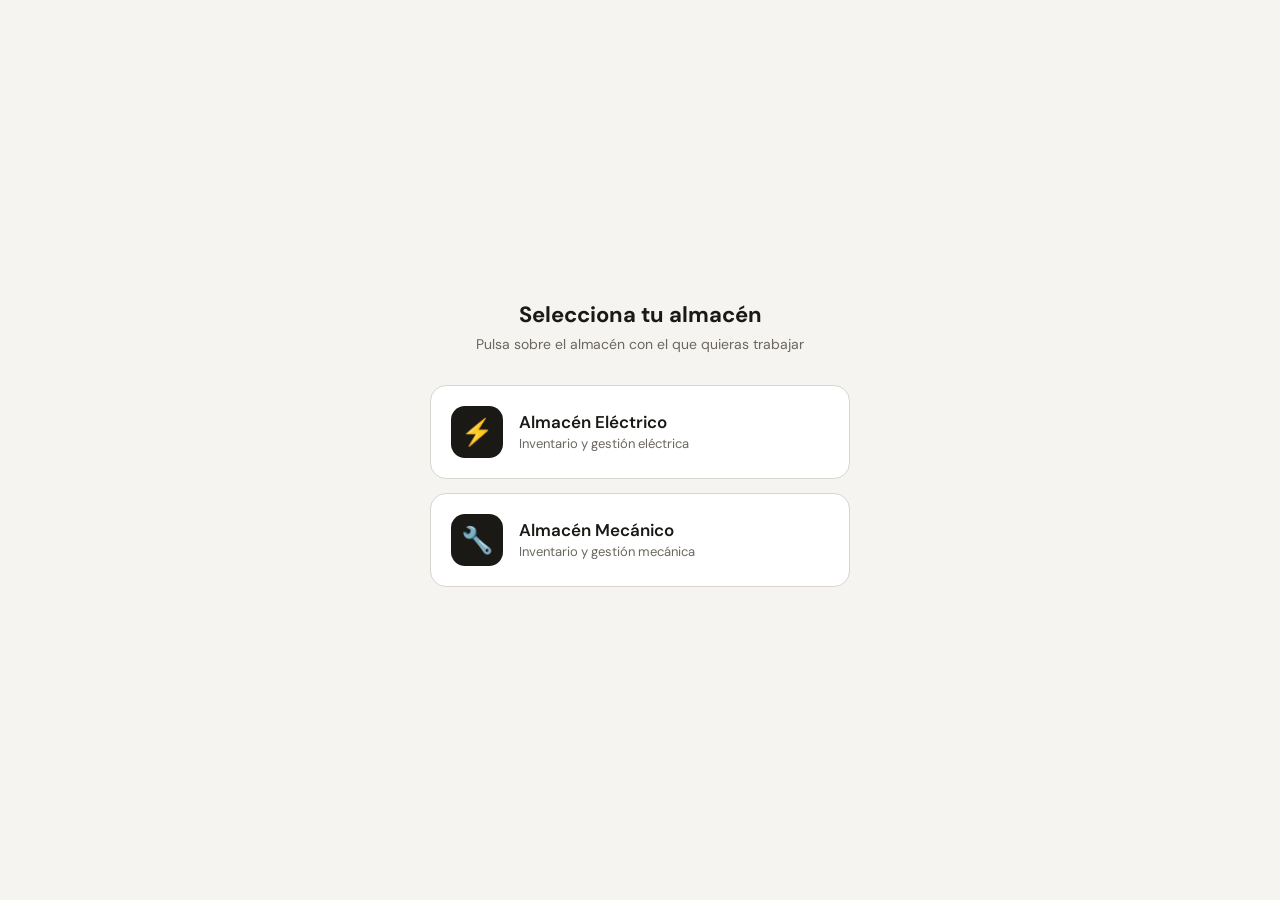
==== commit d809ddae: "Add files via upload" ====
--- a/index.html
+++ b/index.html
@@ -3,4120 +3,37 @@
 <head>
 <meta charset="UTF-8">
 <meta name="viewport" content="width=device-width, initial-scale=1.0, maximum-scale=1.0, user-scalable=no">
-<meta name="apple-mobile-web-app-capable" content="yes">
-<meta name="mobile-web-app-capable" content="yes">
-<title>Almacén Eléctrico</title>
-<script src="https://cdnjs.cloudflare.com/ajax/libs/qrcodejs/1.0.0/qrcode.min.js"></script>
-<script src="https://cdnjs.cloudflare.com/ajax/libs/html5-qrcode/2.3.8/html5-qrcode.min.js"></script>
-<script src="https://cdnjs.cloudflare.com/ajax/libs/exceljs/4.4.0/exceljs.min.js"></script>
-<script src="https://cdn.jsdelivr.net/npm/@supabase/supabase-js@2.45.4/dist/umd/supabase.min.js"></script>
+<title>Almacenes — Selección</title>
+<link rel="preconnect" href="https://fonts.googleapis.com">
+<link rel="preconnect" href="https://fonts.gstatic.com" crossorigin>
 <link href="https://fonts.googleapis.com/css2?family=DM+Mono:wght@400;500&family=DM+Sans:wght@300;400;500;600;700&display=swap" rel="stylesheet">
 <style>
-/* ===== LOGIN ===== */
-#login-screen{position:fixed;inset:0;background:#1a1916;display:flex;align-items:center;justify-content:center;z-index:10000;padding:24px;}
-.login-box{background:#fff;border-radius:20px;padding:32px 26px;width:100%;max-width:360px;box-shadow:0 20px 60px rgba(0,0,0,0.4);text-align:center;}
-.login-logo{font-size:44px;margin-bottom:8px;}
-.login-box h1{font-size:22px;margin-bottom:6px;color:#1a1916;}
-.login-sub{font-size:13px;color:#6b6760;margin-bottom:22px;}
-.login-fg{text-align:left;margin-bottom:14px;}
-.login-fg label{display:block;font-size:12px;font-weight:600;color:#6b6760;margin-bottom:5px;}
-.login-fg input{width:100%;box-sizing:border-box;padding:13px 14px;border:1.5px solid #d8d5cf;border-radius:10px;font-size:16px;}
-.login-fg input:focus{outline:none;border-color:#1a1916;}
-.login-error{color:#b91c1c;font-size:13px;min-height:18px;margin-bottom:8px;font-weight:600;}
-.login-btn{width:100%;padding:14px;background:#1a1916;color:#fff;border:none;border-radius:10px;font-size:16px;font-weight:600;cursor:pointer;}
-.login-btn:active{opacity:0.85;}
-#warehouse-screen{position:fixed;inset:0;background:#1a1916;display:none;align-items:center;justify-content:center;z-index:10001;padding:24px;}
-.wh-box{background:#fff;border-radius:20px;padding:30px 24px;width:100%;max-width:380px;box-shadow:0 20px 60px rgba(0,0,0,0.4);text-align:center;}
-.wh-box h1{font-size:21px;margin-bottom:6px;color:#1a1916;}
-.wh-box .login-sub{margin-bottom:22px;}
-.wh-btn{display:flex;align-items:center;gap:14px;width:100%;box-sizing:border-box;padding:18px;margin-bottom:14px;border:1.5px solid #d8d5cf;border-radius:14px;background:#fff;cursor:pointer;text-align:left;transition:border-color .12s,background .12s;}
-.wh-btn:active{background:#f5f4f0;}
-.wh-btn .wh-ic{font-size:34px;line-height:1;flex-shrink:0;}
-.wh-btn .wh-tx{font-size:17px;font-weight:700;color:#1a1916;}
-.wh-btn .wh-tx small{display:block;font-size:12px;font-weight:500;color:#6b6760;margin-top:2px;}
-.login-back{background:none;border:none;color:#6b6760;font-size:13px;font-weight:600;cursor:pointer;margin-top:6px;padding:6px;}
-:root{
-  --bg:#f5f4f0;--surface:#fff;--surface2:#eeecea;--border:#d8d5cf;--border2:#c8c4bc;
-  --text:#1a1916;--text2:#6b6760;--text3:#9b9890;--accent:#1a1916;--accent-text:#f5f4f0;
-  --blue-bg:#eff6ff;--blue-text:#1d4ed8;--green-bg:#f0fdf4;--green-text:#15803d;
-  --amber-bg:#fffbeb;--amber-text:#b45309;--red-bg:#fef2f2;--red-text:#b91c1c;
-  --radius:12px;--radius-sm:8px;
-}
-*{box-sizing:border-box;margin:0;padding:0;-webkit-tap-highlight-color:transparent;}
-html,body{font-family:'DM Sans',sans-serif;background:var(--bg);color:var(--text);min-height:100vh;font-size:16px;}
-input,select,button,textarea{font-family:inherit;font-size:16px;}
-.app{padding-bottom:84px;max-width:1100px;margin:0 auto;}
-.topbar{position:sticky;top:0;z-index:50;background:var(--text);color:var(--accent-text);padding:14px 18px;display:flex;align-items:center;justify-content:space-between;}
-.topbar .logo{font-size:18px;font-weight:700;display:flex;align-items:center;gap:8px;}
-.topbar .actions{display:flex;gap:8px;}
-.icon-btn{background:rgba(255,255,255,0.12);border:none;color:#fff;width:40px;height:40px;border-radius:var(--radius-sm);display:flex;align-items:center;justify-content:center;cursor:pointer;}
-.icon-btn:active{background:rgba(255,255,255,0.25);}
-.icon-btn svg{width:20px;height:20px;}
-.logo-chip{display:flex;align-items:center;gap:8px;background:#fff;border-radius:8px;padding:5px 10px;box-shadow:0 1px 3px rgba(0,0,0,0.2);}
-.brandbar{display:flex;align-items:center;justify-content:center;gap:36px;background:#fff;padding:11px 18px;border-bottom:1px solid var(--border);}
-.brandbar .brand-logo{height:30px;width:auto;display:block;}
-.logo-chip .brand-logo{height:22px;width:auto;display:block;}
-.logo-chip .brand-sep{width:1px;height:20px;background:#e0ddd6;flex-shrink:0;}
-.actions{align-items:center;}
-.sync-badge{display:flex;align-items:center;gap:6px;background:rgba(255,255,255,0.12);border:none;color:#fff;height:34px;padding:0 11px;border-radius:99px;font-size:12px;font-weight:600;cursor:pointer;-webkit-tap-highlight-color:transparent;white-space:nowrap;}
-.sync-badge:active{background:rgba(255,255,255,0.25);}
-.sync-dot{width:9px;height:9px;border-radius:50%;background:#9b9890;flex-shrink:0;}
-.sync-badge.ok .sync-dot{background:#22c55e;}
-.sync-badge.off .sync-dot{background:#ef4444;}
-.sync-badge.syncing .sync-dot{background:#f59e0b;animation:syncpulse 1s ease-in-out infinite;}
-@keyframes syncpulse{0%,100%{opacity:1;}50%{opacity:0.3;}}
-@media(max-width:380px){.sync-badge #sync-text{display:none;}.sync-badge{padding:0 9px;}.brandbar{gap:24px;padding:9px 14px;}.brandbar .brand-logo{height:26px;}}
-.page{display:none;padding:18px;}
-.page.active{display:block;}
-.page-title{font-size:22px;font-weight:700;letter-spacing:-0.5px;margin-bottom:4px;}
-.page-sub{font-size:14px;color:var(--text2);margin-bottom:20px;}
-.page-head-row{display:flex;justify-content:space-between;align-items:flex-start;margin-bottom:20px;}
-.stats{display:grid;grid-template-columns:repeat(2,1fr);gap:10px;margin-bottom:20px;}
-.stat{background:var(--surface);border:1px solid var(--border);border-radius:var(--radius);padding:14px 16px;}
-.stat-btn{cursor:pointer;transition:transform .08s,box-shadow .12s,border-color .12s;-webkit-tap-highlight-color:transparent;}
-.stat-btn:active{transform:scale(0.97);}
-.stat-btn.sel{border-color:var(--accent);box-shadow:0 0 0 2px var(--accent) inset;}
-/* Estanterías plegables en buscar */
-.shelf-groups{display:flex;flex-direction:column;gap:10px;}
-.shelf-group{background:var(--surface);border:1px solid var(--border);border-radius:var(--radius);overflow:hidden;}
-.shelf-group-head{display:flex;align-items:center;gap:8px;padding:15px 16px;cursor:pointer;user-select:none;-webkit-tap-highlight-color:transparent;}
-.shelf-group-head:active{background:var(--surface2);}
-.shelf-group-head .shelf-count{font-size:12px;color:var(--text3);font-family:'DM Mono',monospace;margin-right:4px;}
-.shelf-group-head .chev{transition:transform .2s;color:var(--text3);flex-shrink:0;}
-.shelf-group-head.open .chev{transform:rotate(180deg);}
-.shelf-group-head.open{border-bottom:1px solid var(--border);}
-.shelf-group-body{padding:10px;}
-.shelf-group-body .items-grid{margin:0;}
-.stat .l{font-size:11px;font-family:'DM Mono',monospace;text-transform:uppercase;letter-spacing:0.5px;color:var(--text3);margin-bottom:4px;}
-.stat .v{font-size:28px;font-weight:700;letter-spacing:-1px;}
-.stat .v.warn{color:#d97706;}.stat .v.danger{color:#dc2626;}
-.card{background:var(--surface);border:1px solid var(--border);border-radius:var(--radius);overflow:hidden;margin-bottom:14px;}
-.mov-home-list{max-height:320px;overflow-y:auto;}
-.mov-row{display:flex;align-items:center;gap:10px;padding:10px 14px;border-bottom:1px solid var(--border);}
-.mov-row:last-child{border-bottom:none;}
-.mov-row .mv-click{display:flex;align-items:center;gap:10px;flex:1;min-width:0;}
-.mov-row .mv-thumb{width:40px;height:40px;border-radius:8px;background:var(--surface2);overflow:hidden;flex-shrink:0;display:flex;align-items:center;justify-content:center;}
-.mov-row .mv-thumb img{width:100%;height:100%;object-fit:cover;}
-.mov-row .mv-main{flex:1;min-width:0;}
-.mov-row .mv-name{font-size:13.5px;font-weight:600;line-height:1.25;}
-.mov-row .mv-meta{font-size:11.5px;color:var(--text3);margin-top:2px;line-height:1.3;}
-.mov-row .mv-diff{font-weight:700;font-family:'DM Mono',monospace;font-size:14px;flex-shrink:0;}
-.mov-row .mv-diff.in{color:#217346;}
-.mov-row .mv-compra{color:#8a5a00;font-weight:700;}
-.mov-row .mv-diff.out{color:#c00000;}
-.mov-row .mv-del{flex-shrink:0;width:34px;height:34px;border:1px solid var(--border);background:var(--surface);border-radius:9px;cursor:pointer;display:flex;align-items:center;justify-content:center;color:var(--text3);-webkit-tap-highlight-color:transparent;}
-.mov-row .mv-del:active{background:var(--amber-bg);color:#c00000;}
-.mov-empty{padding:16px 14px;color:var(--text3);font-size:13px;text-align:center;}
-.card-h{padding:14px 16px;border-bottom:1px solid var(--border);font-size:14px;font-weight:600;display:flex;justify-content:space-between;align-items:center;}
-.search-bar{display:flex;gap:8px;margin-bottom:14px;}
-.search-bar input{flex:1;padding:13px 16px;border:1px solid var(--border);border-radius:var(--radius-sm);background:var(--surface);}
-.search-bar input:focus{outline:none;border-color:var(--accent);}
-.cats{display:flex;flex-wrap:wrap;gap:7px;margin-bottom:16px;}
-.cat-pill{padding:8px 14px;border-radius:99px;font-size:13px;cursor:pointer;border:1px solid var(--border);background:var(--surface);color:var(--text2);}
-.cat-pill.active{background:var(--accent);color:var(--accent-text);border-color:var(--accent);}
-.items-grid{display:grid;grid-template-columns:repeat(auto-fill,minmax(150px,1fr));gap:12px;}
-.item-card{background:var(--surface);border:1px solid var(--border);border-radius:var(--radius);overflow:hidden;cursor:pointer;transition:transform 0.1s;}
-.item-card:active{transform:scale(0.98);}
-.item-photo{width:100%;aspect-ratio:1;background:var(--surface2);display:flex;align-items:center;justify-content:center;overflow:hidden;}
-.item-photo img{width:100%;height:100%;object-fit:cover;}
-.item-photo .ph svg{width:36px;height:36px;color:var(--text3);}
-.item-body{padding:10px 12px;}
-.item-name{font-size:13.5px;font-weight:600;line-height:1.3;margin-bottom:6px;display:-webkit-box;-webkit-line-clamp:2;-webkit-box-orient:vertical;overflow:hidden;}
-.item-meta{display:flex;flex-wrap:wrap;gap:5px;}
-.badge{display:inline-flex;align-items:center;font-size:11px;font-weight:500;padding:2px 7px;border-radius:99px;font-family:'DM Mono',monospace;}
-.badge-loc{background:var(--blue-bg);color:var(--blue-text);}
-.badge-cat2{background:var(--surface2);color:var(--text2);border:1px solid var(--border);}
-.loc-box{display:flex;align-items:center;gap:12px;background:var(--blue-bg);color:var(--blue-text);border-radius:12px;padding:14px 16px;margin-bottom:14px;}
-.loc-box svg{flex-shrink:0;}
-.loc-box .loc-label{font-size:11px;text-transform:uppercase;letter-spacing:0.5px;opacity:0.7;font-weight:600;}
-.loc-box .loc-value{font-size:17px;font-weight:700;font-family:'DM Mono',monospace;margin-top:2px;}
-.cats-chips{display:flex;flex-wrap:wrap;gap:7px;}
-.cat-chip{padding:7px 13px;border-radius:20px;border:1.5px solid var(--border2);background:var(--surface);font-size:13px;font-weight:600;color:var(--text2);cursor:pointer;user-select:none;-webkit-tap-highlight-color:transparent;}
-.cat-chip.on{background:var(--accent);color:var(--accent-text);border-color:var(--accent);}
-.cat-chip.disabled{opacity:0.4;pointer-events:none;}
-.badge-cat{background:var(--surface2);color:var(--text2);}
-.badge-ok{background:var(--green-bg);color:var(--green-text);}
-.badge-low{background:var(--amber-bg);color:var(--amber-text);}
-.badge-out{background:var(--red-bg);color:var(--red-text);}
-.btn{display:inline-flex;align-items:center;justify-content:center;gap:7px;padding:12px 18px;border-radius:var(--radius-sm);font-size:15px;font-weight:600;cursor:pointer;border:1px solid var(--border);background:var(--surface);color:var(--text);}
-.btn:active{opacity:0.7;}
-.btn-primary{background:var(--accent);color:var(--accent-text);border-color:var(--accent);}
-.btn-danger{background:var(--red-bg);color:var(--red-text);border-color:#fecaca;}
-.btn-block{width:100%;}
-.btn svg{width:18px;height:18px;}
-.btn-sm{padding:8px 12px;font-size:13px;}
-.fg{margin-bottom:16px;}
-.fl{display:block;font-size:12px;font-weight:600;color:var(--text2);margin-bottom:6px;font-family:'DM Mono',monospace;text-transform:uppercase;letter-spacing:0.3px;}
-.fi{width:100%;padding:13px 14px;border:1px solid var(--border);border-radius:var(--radius-sm);background:var(--surface);}
-.fi:focus{outline:none;border-color:var(--accent);}
-.fr{display:grid;grid-template-columns:1fr 1fr;gap:12px;}
-.photo-input{border:2px dashed var(--border2);border-radius:var(--radius);padding:18px;text-align:center;cursor:pointer;background:var(--surface);}
-.photo-input svg{width:32px;height:32px;color:var(--text3);margin-bottom:8px;}
-.photo-input p{font-size:13px;color:var(--text2);}
-.photo-preview{position:relative;border-radius:var(--radius);overflow:hidden;}
-.photo-preview img{width:100%;max-height:240px;object-fit:cover;display:block;}
-.photo-preview .remove{position:absolute;top:8px;right:8px;background:rgba(0,0,0,0.6);color:#fff;border:none;width:32px;height:32px;border-radius:50%;cursor:pointer;font-size:18px;}
-.photo-preview .rotate{position:absolute;top:8px;right:48px;background:rgba(0,0,0,0.6);color:#fff;border:none;width:32px;height:32px;border-radius:50%;cursor:pointer;display:flex;align-items:center;justify-content:center;}
-.photo-preview .rotate svg{width:18px;height:18px;}
-.bottomnav{position:fixed;bottom:0;left:0;right:0;background:var(--surface);border-top:1px solid var(--border);display:flex;z-index:60;padding-bottom:env(safe-area-inset-bottom);}
-.navbtn{flex:1;border:none;background:none;padding:10px 4px 8px;display:flex;flex-direction:column;align-items:center;gap:3px;cursor:pointer;color:var(--text3);}
-.navbtn.active{color:var(--text);}
-.navbtn svg{width:22px;height:22px;}
-.navbtn span{font-size:10.5px;font-weight:600;}
-.navbtn.add-btn .plus{background:var(--accent);color:var(--accent-text);width:44px;height:44px;border-radius:50%;display:flex;align-items:center;justify-content:center;margin-top:-22px;box-shadow:0 4px 12px rgba(0,0,0,0.2);}
-.navbtn.add-btn .plus svg{width:24px;height:24px;}
-.modal-bg{display:none;position:fixed;inset:0;background:rgba(0,0,0,0.5);z-index:200;align-items:flex-end;justify-content:center;}
-.modal-bg.open{display:flex;}
-.modal-bg.center{align-items:center;}
-.modal-bg#modal-ai{z-index:190;}
-.modal{background:var(--surface);border-radius:20px 20px 0 0;width:100%;max-width:600px;max-height:92vh;overflow-y:auto;padding:20px;animation:slideup 0.25s;}
-.modal.small{border-radius:20px;max-width:380px;margin:0 16px;animation:none;}
-@keyframes slideup{from{transform:translateY(100%);}to{transform:translateY(0);}}
-.modal-handle{width:40px;height:4px;background:var(--border2);border-radius:99px;margin:0 auto 16px;}
-.modal h2{font-size:19px;font-weight:700;margin-bottom:4px;}
-.modal .msub{font-size:13px;color:var(--text2);margin-bottom:18px;}
-.modal-photo{width:100%;aspect-ratio:16/10;background:var(--surface2);border-radius:var(--radius);overflow:hidden;display:flex;align-items:center;justify-content:center;margin-bottom:16px;}
-.modal-photo img{width:100%;height:100%;object-fit:contain;}
-.modal-photo .ph svg{width:48px;height:48px;color:var(--text3);}
-.modal-photo{position:relative;}
-.zoom-hint{position:absolute;bottom:8px;right:8px;background:rgba(0,0,0,0.6);color:#fff;font-size:11px;padding:3px 8px;border-radius:6px;pointer-events:none;}
-#photo-viewer{display:none;position:fixed;inset:0;background:rgba(0,0,0,0.92);z-index:9999;align-items:center;justify-content:center;cursor:zoom-out;overflow:auto;}
-#photo-viewer.open{display:flex;}
-#photo-viewer img{max-width:100%;max-height:100%;object-fit:contain;touch-action:pinch-zoom;}
-#photo-viewer .pv-close{position:fixed;top:16px;right:20px;color:#fff;font-size:40px;line-height:1;cursor:pointer;font-weight:300;z-index:10000;}
-.detail-row{display:flex;justify-content:space-between;padding:11px 0;border-bottom:1px solid var(--border);font-size:14px;}
-.detail-row .k{color:var(--text2);}
-.detail-row .v{font-weight:600;text-align:right;}
-.stepper{display:flex;align-items:center;border:1px solid var(--border);border-radius:var(--radius-sm);overflow:hidden;}
-.stepper button{width:52px;height:52px;border:none;background:var(--surface2);font-size:24px;cursor:pointer;color:var(--text);}
-.stepper button:active{background:var(--border);}
-.stepper .val{flex:1;text-align:center;font-size:24px;font-weight:700;min-width:60px;}
-.stock-big{text-align:center;padding:20px 0;}
-.stock-big .n{font-size:52px;font-weight:700;letter-spacing:-2px;line-height:1;}
-.stock-big .u{font-size:13px;color:var(--text2);margin-top:4px;}
-.map-shelves{display:grid;grid-template-columns:repeat(auto-fill,minmax(130px,1fr));gap:10px;}
-.shelf-box{background:var(--surface);border:1px solid var(--border);border-radius:var(--radius);padding:12px;cursor:pointer;position:relative;}
-.shelf-box:active{border-color:var(--accent);}
-.shelf-box .sh-name{font-size:13px;font-weight:700;margin-bottom:8px;font-family:'DM Mono',monospace;padding-right:24px;}
-.shelf-box .sh-edit{position:absolute;top:10px;right:10px;width:24px;height:24px;border:none;background:var(--surface2);border-radius:6px;display:flex;align-items:center;justify-content:center;cursor:pointer;color:var(--text2);}
-.shelf-box .sh-edit svg{width:14px;height:14px;}
-.shelf-balda{display:flex;align-items:center;gap:6px;margin-bottom:4px;font-size:11px;}
-.balda-dot{width:10px;height:10px;border-radius:2px;background:var(--surface2);border:1px solid var(--border);}
-.balda-dot.occ{background:var(--blue-bg);border-color:#bfdbfe;}
-.balda-dot.low{background:var(--amber-bg);border-color:#fde68a;}
-.balda-dot.out{background:var(--red-bg);border-color:#fecaca;}
-.balda-count{color:var(--text3);font-family:'DM Mono',monospace;margin-left:auto;}
-#qr-reader{width:100%;border-radius:var(--radius);overflow:hidden;margin-bottom:16px;}
-.qr-display{text-align:center;padding:20px;}
-.qr-display canvas,.qr-display img{margin:0 auto;}
-.empty{text-align:center;padding:48px 20px;color:var(--text3);}
-.empty svg{width:48px;height:48px;margin-bottom:12px;}
-.empty p{font-size:14px;}
-.toast{position:fixed;bottom:100px;left:50%;transform:translateX(-50%) translateY(20px);background:var(--accent);color:var(--accent-text);padding:13px 22px;border-radius:99px;font-size:14px;font-weight:600;z-index:400;opacity:0;transition:all 0.3s;pointer-events:none;box-shadow:0 6px 20px rgba(0,0,0,0.25);white-space:nowrap;}
-.toast.show{opacity:1;transform:translateX(-50%) translateY(0);}
-.seg{display:flex;background:var(--surface2);border-radius:var(--radius-sm);padding:3px;margin-bottom:16px;}
-.seg button{flex:1;border:none;background:none;padding:9px;border-radius:6px;font-size:13px;font-weight:600;color:var(--text2);cursor:pointer;}
-.seg button.active{background:var(--surface);color:var(--text);box-shadow:0 1px 3px rgba(0,0,0,0.08);}
-.shelf-edit-row{display:flex;align-items:center;gap:10px;padding:10px 0;border-bottom:1px solid var(--border);}
-.order-ctrl{display:flex;flex-direction:column;gap:2px;flex-shrink:0;}
-.order-ctrl button{width:26px;height:20px;border:1px solid var(--border2);background:var(--surface);border-radius:5px;cursor:pointer;font-size:9px;line-height:1;color:var(--text2);padding:0;}
-.order-ctrl button:disabled{opacity:0.3;cursor:default;}
-.shelf-edit-row input{flex:1;padding:10px 12px;border:1px solid var(--border);border-radius:var(--radius-sm);}
-.shelf-edit-row .baldas-ctrl{display:flex;align-items:center;gap:6px;}
-.shelf-edit-row .baldas-ctrl button{width:34px;height:34px;border:1px solid var(--border);background:var(--surface2);border-radius:6px;font-size:18px;cursor:pointer;}
-.shelf-edit-row .del-shelf{width:34px;height:34px;border:1px solid #fecaca;background:var(--red-bg);color:var(--red-text);border-radius:6px;cursor:pointer;display:flex;align-items:center;justify-content:center;}
-.shelf-edit-row .del-shelf svg{width:16px;height:16px;}
-/* ===== MAPA VISUAL ===== */
-.map-scroll{position:relative;width:100%;max-height:70vh;overflow:auto;border:1px solid var(--border);border-radius:var(--radius);background:var(--surface);-webkit-overflow-scrolling:touch;}
-.map-canvas{position:relative;background:var(--surface);background-image:linear-gradient(var(--surface2) 1px,transparent 1px),linear-gradient(90deg,var(--surface2) 1px,transparent 1px);background-size:24px 24px;touch-action:auto;}
-.map-canvas.editing{touch-action:auto;}
-.map-node{position:absolute;border-radius:8px;display:flex;flex-direction:column;align-items:center;justify-content:center;font-size:11px;font-weight:700;text-align:center;cursor:pointer;user-select:none;padding:4px;box-shadow:0 1px 3px rgba(0,0,0,0.12);overflow:hidden;box-sizing:border-box;}
-.map-node.shelf{background:var(--surface);border:1.5px solid var(--border2);}
-.map-node.shelf .nname{font-family:'DM Mono',monospace;line-height:1.1;color:var(--text);width:100%;overflow-wrap:break-word;word-break:break-word;hyphens:auto;}
-.map-node.shelf .ncount{font-size:9px;color:var(--text3);font-family:'DM Mono',monospace;margin-top:2px;}
-.map-node.shelf .nbar{position:absolute;left:0;bottom:0;height:3px;border-radius:0 0 6px 6px;}
-.map-node.aisle{background:var(--surface2);border:1px dashed var(--border2);color:var(--text2);font-family:'DM Mono',monospace;text-transform:uppercase;letter-spacing:0.5px;}
-.map-node.aisle span{width:100%;overflow-wrap:break-word;word-break:break-word;line-height:1.1;}
-/* ===== ETIQUETAS QR ===== */
-.label-filters{display:flex;flex-wrap:wrap;gap:8px;margin-bottom:12px;}
-.lf-sel{flex:1;min-width:120px;padding:9px 10px;border:1px solid var(--border);border-radius:var(--radius-sm);background:var(--surface);font-size:13px;color:var(--text);cursor:pointer;}
-.label-tabs{display:flex;gap:8px;margin-bottom:14px;}
-.label-tab{flex:1;padding:11px;border:1px solid var(--border);background:var(--surface);border-radius:10px;font-size:14px;font-weight:600;cursor:pointer;color:var(--text2);display:flex;align-items:center;justify-content:center;gap:6px;}
-.label-tab.active{background:var(--text);color:var(--surface);border-color:var(--text);}
-.lt-badge{background:var(--red-text);color:#fff;border-radius:10px;font-size:11px;padding:1px 7px;min-width:18px;}
-.label-tab.active .lt-badge{background:rgba(255,255,255,0.25);}
-.label-actions{display:flex;gap:8px;margin-bottom:12px;align-items:center;}
-.label-row{display:flex;align-items:center;gap:12px;padding:12px 14px;background:var(--surface);border:1px solid var(--border);border-radius:12px;margin-bottom:8px;cursor:pointer;-webkit-tap-highlight-color:transparent;}
-.label-row.sel{border-color:var(--accent);box-shadow:0 0 0 2px var(--accent) inset;}
-.label-row .lcheck{width:22px;height:22px;border-radius:6px;border:2px solid var(--border2);flex-shrink:0;display:flex;align-items:center;justify-content:center;}
-.label-row.sel .lcheck{background:var(--accent);border-color:var(--accent);color:var(--accent-text);}
-.label-row .linfo{flex:1;min-width:0;}
-.label-row .linfo strong{display:block;white-space:nowrap;overflow:hidden;text-overflow:ellipsis;}
-.label-row .linfo span{font-size:12px;color:var(--text2);}
-.label-row .lprinted{font-size:10px;color:var(--text3);background:var(--surface2);border-radius:6px;padding:2px 6px;flex-shrink:0;}
-.label-row .lmodified{font-size:10px;color:#fff;background:var(--amber-text,#b45309);border-radius:6px;padding:2px 6px;flex-shrink:0;font-weight:600;}
-.label-qty{display:flex;align-items:center;gap:6px;flex-shrink:0;}
-.label-qty button{width:30px;height:30px;border:1px solid var(--border2);background:var(--surface2);border-radius:7px;font-size:18px;font-weight:600;cursor:pointer;color:var(--text);display:flex;align-items:center;justify-content:center;line-height:1;-webkit-tap-highlight-color:transparent;}
-.label-qty button:active{background:var(--accent);color:var(--accent-text);}
-.label-qty .qnum{min-width:24px;text-align:center;font-weight:700;font-family:'DM Mono',monospace;font-size:15px;}
-.label-qty .qstock{width:auto !important;padding:0 8px;font-size:12px !important;font-weight:700;color:var(--accent) !important;border-color:var(--accent) !important;}
-
-/* Contenedor de impresión: oculto en pantalla, visible solo al imprimir */
-#print-area{display:none;}
-@media print{
-  /* Ocultar TODA la app al imprimir */
-  body > *{display:none !important;}
-  #print-area{display:block !important;}
-  @page{size:A4;margin:8mm 5mm;}
-  html,body{background:#fff !important;margin:0;padding:0;}
-  .labels-sheet{display:flex;flex-wrap:wrap;align-content:flex-start;}
-  .print-label{box-sizing:border-box;display:flex;align-items:center;justify-content:center;
-    overflow:hidden;page-break-inside:avoid;break-inside:avoid;}
-  /* Contenedor interior: se escala CENTRADO dentro de la celda (el salto entre
-     etiquetas no cambia, solo se reduce el contenido y queda centrado en su pegatina) */
-  .print-label .pl-inner{display:flex;align-items:center;width:100%;height:100%;
-    transform:scale(var(--label-scale,1));transform-origin:center center;}
-  .print-label .pl-text{flex:1;min-width:0;font-family:Arial,sans-serif;color:#000;}
-  .print-label .pl-name{font-weight:bold;line-height:1.1;
-    display:-webkit-box;-webkit-box-orient:vertical;overflow:hidden;}
-  .print-label .pl-ref{line-height:1.2;color:#333;
-    white-space:nowrap;overflow:hidden;text-overflow:ellipsis;}
-  .print-label .pl-loc{font-weight:bold;line-height:1.1;}
-  .print-label.empty-label{visibility:hidden;}
-  /* Tamaño grande: 70 x 37 mm (24 por hoja A4, 3 columnas x 8 filas) */
-  .labels-sheet.size-big .print-label{width:70mm;height:37mm;padding:2.5mm;}
-  .labels-sheet.size-big .pl-inner{gap:2.5mm;}
-  .labels-sheet.size-big .pl-qr{width:30mm;height:30mm;flex-shrink:0;}
-  .labels-sheet.size-big .pl-qr img,.labels-sheet.size-big .pl-qr canvas{width:30mm !important;height:30mm !important;}
-  .labels-sheet.size-big .pl-name{font-size:9pt;margin-bottom:1mm;-webkit-line-clamp:2;}
-  .labels-sheet.size-big .pl-ref{font-size:7.5pt;}
-  .labels-sheet.size-big .pl-loc{font-size:11pt;margin-top:1mm;}
-  /* Tamaño pequeño: 48,5 x 25,4 mm (44 por hoja A4, 4 columnas x 11 filas) */
-  .labels-sheet.size-small .print-label{width:48.5mm;height:25.4mm;padding:1.5mm;}
-  .labels-sheet.size-small .pl-inner{gap:1.5mm;}
-  .labels-sheet.size-small .pl-qr{width:21mm;height:21mm;flex-shrink:0;}
-  .labels-sheet.size-small .pl-qr img,.labels-sheet.size-small .pl-qr canvas{width:21mm !important;height:21mm !important;}
-  .labels-sheet.size-small .pl-name{font-size:6.5pt;margin-bottom:0.4mm;-webkit-line-clamp:2;}
-  .labels-sheet.size-small .pl-ref{font-size:5.5pt;}
-  .labels-sheet.size-small .pl-loc{font-size:8pt;margin-top:0.4mm;}
-}
-/* Rejilla visual para elegir posición inicial */
-.start-grid{display:grid;grid-template-columns:repeat(3,1fr);gap:6px;margin:8px 0 14px;}
-.start-grid.cols-4{grid-template-columns:repeat(4,1fr);gap:4px;}
-.start-grid.cols-4 .start-cell{aspect-ratio:48.5/25.4;font-size:11px;}
-.start-cell{aspect-ratio:70/37;border:1.5px solid var(--border2);border-radius:6px;display:flex;align-items:center;justify-content:center;font-size:13px;font-weight:600;color:var(--text2);cursor:pointer;font-family:'DM Mono',monospace;-webkit-tap-highlight-color:transparent;}
-.start-cell.before{background:repeating-linear-gradient(45deg,var(--surface2),var(--surface2) 4px,transparent 4px,transparent 8px);color:var(--text3);}
-.start-cell.start{background:var(--accent);color:var(--accent-text);border-color:var(--accent);}
-.start-cell.after{background:var(--surface);}
-.map-node.editing-node{cursor:move;border-color:var(--accent);box-shadow:0 3px 10px rgba(0,0,0,0.2);z-index:10;touch-action:none;}
-.map-node .node-del{position:absolute;top:-7px;right:-7px;width:20px;height:20px;border-radius:50%;background:var(--red-text);color:#fff;border:2px solid var(--surface);font-size:13px;line-height:1;cursor:pointer;display:none;align-items:center;justify-content:center;z-index:11;}
-.map-node.editing-node .node-del{display:flex;}
-.map-toolbar{display:flex;gap:8px;flex-wrap:wrap;margin-bottom:12px;align-items:center;}
-.map-hint{font-size:12px;color:var(--text2);margin-bottom:10px;line-height:1.4;}
-.resize-handle{position:absolute;right:-2px;bottom:-2px;width:16px;height:16px;cursor:nwse-resize;display:none;}
-.map-node.editing-node .resize-handle{display:block;}
-.resize-handle::after{content:'';position:absolute;right:3px;bottom:3px;width:8px;height:8px;border-right:2px solid var(--accent);border-bottom:2px solid var(--accent);}
-
-
-
-/* ===== SELECCIÓN MÚLTIPLE ===== */
-.sel-bar{position:fixed;left:0;right:0;bottom:0;z-index:250;background:var(--surface);border-top:1px solid var(--border);padding:10px 16px;display:none;align-items:center;justify-content:space-between;gap:10px;box-shadow:0 -4px 16px rgba(0,0,0,.1);}
-.sel-bar > span{font-size:14px;white-space:nowrap;}
-.sel-bar-btns{display:flex;gap:8px;}
-.sel-group{margin-bottom:14px;border:1px solid var(--border);border-radius:12px;overflow:hidden;}
-.sel-group-head{display:flex;align-items:center;gap:10px;padding:10px 14px;background:var(--surface2);font-size:14px;}
-.sel-group-head .shelf-count{margin-left:auto;color:var(--text2);font-size:12px;}
-.sel-allbox{display:flex;align-items:center;gap:5px;font-size:12px;color:var(--text2);font-weight:600;cursor:pointer;}
-.sel-allbox input{width:18px;height:18px;}
-.sel-row{display:flex;align-items:center;gap:12px;padding:10px 14px;border-top:1px solid var(--border);cursor:pointer;}
-.sel-row.on{background:var(--blue-bg);}
-.sel-row input{width:20px;height:20px;flex-shrink:0;accent-color:var(--blue-text);}
-.sel-tx{min-width:0;flex:1;}
-.sel-tx strong{display:block;font-size:14px;white-space:nowrap;overflow:hidden;text-overflow:ellipsis;}
-.sel-tx span{font-size:12px;color:var(--text2);}
-.sel-stk{font-size:12px;color:var(--text2);white-space:nowrap;}
-
-
-.sch-wrap{margin-bottom:8px;}
-.sch-cell{position:relative;cursor:pointer;min-height:50px;}
-.sch-cell:active{filter:brightness(.95);}
-.sch-cell.sch-sel{outline:3px solid var(--text);outline-offset:-2px;z-index:1;}
-.sch-cnt{position:absolute;top:2px;right:3px;background:rgba(0,0,0,.6);color:#fff;font-size:9px;font-weight:700;border-radius:8px;padding:0 5px;line-height:16px;min-width:16px;text-align:center;}
-.sch-panel{margin-top:4px;}
-.sch-panel-h{display:flex;align-items:center;gap:8px;font-size:13px;font-weight:600;margin-bottom:10px;color:var(--text2);}
-.sch-panel-items{display:flex;flex-wrap:wrap;gap:8px;}
-.sch-panel-items .sv2-mini{width:150px;}
-
-/* ===== VER UBICACIÓN (esquema con parpadeo) ===== */
-.loc-legend{display:flex;gap:12px;flex-wrap:wrap;font-size:12px;margin:6px 0 14px;color:var(--text2);}
-.loc-legend span{display:flex;align-items:center;gap:5px;}
-.loc-leg{width:14px;height:14px;border-radius:4px;display:inline-block;border:1px solid rgba(0,0,0,.08);}
-.loc-balda{display:flex;gap:8px;margin-bottom:8px;align-items:stretch;}
-.loc-tag{width:46px;flex-shrink:0;display:flex;align-items:center;justify-content:center;border-radius:8px;font-size:13px;font-weight:700;background:#dbeafe;color:#1e40af;}
-.loc-cells{flex:1;min-width:0;display:flex;gap:5px;align-items:stretch;min-height:64px;}
-.loc-cell{min-width:0;display:flex;align-items:center;justify-content:center;border-radius:7px;font-size:11px;font-weight:600;text-align:center;padding:2px;overflow:hidden;line-height:1.05;}
-.loc-cell .cl{display:inline-block;}
-.loc-cell .cl b{display:block;font-size:13px;font-weight:700;}
-.loc-shelf{background:#dbeafe;color:#1e40af;}
-.loc-hueco{background:#dcfce7;color:#166534;}
-.loc-gav{background:#fef3c7;color:#92400e;}
-.loc-leg.loc-shelf{background:#dbeafe;}
-.loc-leg.loc-hueco{background:#dcfce7;}
-.loc-leg.loc-gav{background:#fef3c7;}
-.loc-leg.pulse{background:#ef4444;border-color:#ef4444;animation:legpulse .85s ease-in-out infinite;}
-.loc-gavwrap{min-width:0;display:flex;flex-direction:column;border:1.5px dashed #fcd34d;border-radius:9px;padding:4px;}
-.loc-gtitle{font-size:9px;font-weight:700;color:#92400e;margin-bottom:3px;text-transform:uppercase;letter-spacing:.3px;text-align:center;white-space:nowrap;overflow:hidden;}
-.loc-ggrid{flex:1;display:grid;gap:3px;min-height:48px;}
-.loc-ggrid .loc-cell{min-width:0;}
-.blink-loc{animation:locblink .85s ease-in-out infinite;position:relative;z-index:1;}
-@keyframes locblink{0%,100%{outline:3px solid #ef4444;outline-offset:-2px;box-shadow:0 0 0 4px rgba(239,68,68,.25);}50%{outline:3px solid transparent;outline-offset:-2px;box-shadow:0 0 0 0 rgba(239,68,68,0);}}
-@keyframes legpulse{0%,100%{opacity:1;}50%{opacity:.25;}}
-/* ===== ESTANTERÍA VISUAL ===== */
-/* ===== ESTANTERÍA VISUAL v2 (con artículos) ===== */
-.sv2-balda{display:flex;gap:8px;margin-bottom:10px;align-items:stretch;}
-.sv2-tag{width:54px;flex-shrink:0;display:flex;flex-direction:column;align-items:center;justify-content:center;background:var(--text);color:#fff;border-radius:10px;font-size:12px;font-weight:700;padding:6px 4px;text-align:center;line-height:1.15;}
-.sv2-cells{flex:1;display:flex;gap:8px;overflow-x:auto;align-items:flex-start;border:1.5px solid var(--border);border-radius:12px;padding:8px;background:var(--surface2);}
-.sv2-hueco{flex:0 0 auto;width:calc(110px + var(--svt,1) * 80px);background:var(--surface);border:1px solid var(--border);border-radius:10px;padding:8px;display:flex;flex-direction:column;gap:8px;}
-.sv2-hueco-h,.sv2-gav-h,.sv2-gaveta-h{font-size:11px;font-weight:700;color:var(--text2);text-transform:uppercase;letter-spacing:.3px;}
-.sv2-gav{flex:0 0 auto;border:1.5px dashed var(--border2);border-radius:10px;padding:7px;background:var(--surface);}
-.sv2-gav-h{margin-bottom:6px;}
-.sv2-gav-grid{display:grid;gap:6px;}
-.sv2-gaveta{border-radius:9px;padding:7px;display:flex;flex-direction:column;gap:6px;min-height:64px;border:1px solid rgba(0,0,0,.06);}
-.sv2-gaveta-h{font-size:10px;}
-.sv2-mini{display:flex;flex-direction:column;background:var(--surface);border:1px solid var(--border);border-radius:10px;overflow:hidden;cursor:pointer;transition:transform .08s;}
-.sv2-mini:active{transform:scale(.98);}
-.sv2-mini-img{width:100%;height:calc(50px + var(--svt,1) * 60px);background:var(--surface2);overflow:hidden;display:flex;align-items:center;justify-content:center;}
-.sv2-mini-img img{width:100%;height:100%;object-fit:cover;}
-.sv2-mini-tx{min-width:0;padding:8px 10px;}
-.sv2-mini-nm{font-size:calc(11px + var(--svt,1) * 3px);font-weight:600;line-height:1.3;display:-webkit-box;-webkit-line-clamp:3;-webkit-box-orient:vertical;overflow:hidden;}
-.sv2-mini-st{font-size:calc(10px + var(--svt,1) * 2px);color:var(--text2);margin-top:4px;}
-.sv2-add{font-size:11px;color:var(--blue-text);background:none;border:1px dashed var(--border2);border-radius:7px;padding:5px;cursor:pointer;width:100%;}
-.sv2-add:active{background:var(--surface2);}
-.sv2-empty{font-size:11px;color:var(--text3);text-align:center;padding:6px 2px;}
-.sv2-toolbar{display:flex;gap:8px;margin-bottom:10px;}
-.sv2-tabs{display:flex;gap:6px;margin-bottom:12px;background:var(--surface2);border-radius:10px;padding:4px;}
-.sv2-tab{flex:1;border:none;background:none;padding:9px;border-radius:8px;font-size:13px;font-weight:600;color:var(--text2);cursor:pointer;}
-.sv2-tab.active{background:var(--surface);color:var(--text);box-shadow:0 1px 3px rgba(0,0,0,.08);}
-.sv2-list{border:1px solid var(--border);border-radius:12px;overflow:hidden;}
-.sv2-row{display:flex;align-items:center;gap:12px;padding:calc(9px + var(--svt,1) * 3px) 14px;border-bottom:1px solid var(--border);cursor:pointer;}
-.sv2-row:last-child{border-bottom:none;}
-.sv2-row:active{background:var(--surface2);}
-.sv2-row-img{width:calc(34px + var(--svt,1) * 22px);height:calc(34px + var(--svt,1) * 22px);border-radius:8px;background:var(--surface2);overflow:hidden;flex-shrink:0;display:flex;align-items:center;justify-content:center;}
-.sv2-row-img img{width:100%;height:100%;object-fit:cover;}
-.sv2-row-tx{min-width:0;flex:1;}
-.sv2-row-nm{display:block;font-size:calc(13px + var(--svt,1) * 3px);white-space:nowrap;overflow:hidden;text-overflow:ellipsis;}
-.sv2-row-sub{font-size:calc(11px + var(--svt,1) * 2px);color:var(--text2);}
-
-.sv2-orghint{font-size:12px;background:var(--amber-bg);color:var(--amber-text);border-radius:8px;padding:8px 10px;margin-bottom:10px;line-height:1.4;font-weight:500;}
-.sv2-sizebar{display:flex;align-items:center;gap:10px;background:var(--surface2);border-radius:8px;padding:8px 12px;margin-bottom:10px;font-size:12px;color:var(--text2);}
-.sv2-sizebar input[type=range]{flex:1;accent-color:var(--blue-text);}
-.sv2-sizebar #sv-size-pct{font-weight:700;font-family:'DM Mono',monospace;min-width:42px;text-align:right;color:var(--text);}
-.sv2-mini.sv2-sel{outline:2px solid var(--blue-text);box-shadow:0 0 0 3px var(--blue-bg);}
-.sv2-cells.org .sv2-hueco,.sv2-cells.org .sv2-gaveta{cursor:copy;}
-.sv2-cells.org .sv2-mini{cursor:grab;}
-
-
-#modal-shelf-view .modal{max-width:920px;}
-@media(min-width:700px){#modal-shelf-view .modal{padding:26px 28px;}}
-.sv-legend{display:flex;gap:14px;flex-wrap:wrap;font-size:12px;margin-bottom:14px;color:var(--text2);}
-.sv-legend span{display:flex;align-items:center;gap:5px;}
-.sv-leg-box{width:14px;height:14px;border-radius:4px;border:1.5px solid var(--border);}
-.sv-balda{display:flex;gap:8px;margin-bottom:8px;align-items:stretch;}
-.sv-tag{width:56px;flex-shrink:0;display:flex;flex-direction:column;align-items:center;justify-content:center;background:var(--surface2);border-radius:10px;font-size:12px;font-weight:600;color:var(--text2);padding:6px 4px;text-align:center;line-height:1.2;}
-.sv-cells{flex:1;display:flex;flex-wrap:wrap;gap:6px;align-content:stretch;}
-.sv-cell{flex:1 1 64px;min-height:46px;border:1.5px solid var(--border);border-radius:10px;display:flex;flex-direction:column;align-items:center;justify-content:center;font-size:12px;cursor:pointer;background:var(--surface);padding:4px;text-align:center;transition:transform .08s;}
-.sv-cell:active{transform:scale(.97);}
-.sv-cell .c-lab{font-weight:600;}
-.sv-cell .c-cnt{font-size:11px;color:var(--text2);margin-top:2px;}
-.sv-cell.occ{background:var(--blue-bg);border-color:#bfdbfe;color:var(--blue-text);}
-.sv-cell.low{background:var(--amber-bg);border-color:#fcd34d;color:var(--amber-text);}
-.sv-cell.out{background:var(--red-bg);border-color:#fecaca;color:var(--red-text);}
-.sv-cell.occ .c-cnt,.sv-cell.low .c-cnt,.sv-cell.out .c-cnt{color:inherit;opacity:.85;}
-.sv-gav{flex:1 1 100%;border:1.5px dashed var(--border2);border-radius:10px;padding:7px;}
-.sv-gav-title{font-size:11px;font-weight:600;color:var(--text2);margin-bottom:6px;text-transform:uppercase;letter-spacing:.4px;}
-.sv-gav-grid{display:grid;gap:5px;}
-.sv-gav .sv-cell{flex:none;min-height:40px;font-size:11px;}
-.sv-unplaced{flex:1 1 100%;}
-.sv-unplaced .sv-cell{border-style:dashed;}
-/* editor distribución */
-.lay-balda{border:1px solid var(--border);border-radius:12px;padding:10px 12px;margin-bottom:10px;}
-.lay-balda-head{display:flex;align-items:center;gap:8px;margin-bottom:8px;font-weight:600;}
-.lay-block{display:flex;align-items:center;gap:8px;background:var(--surface2);border-radius:8px;padding:7px 10px;margin-bottom:6px;font-size:13px;flex-wrap:wrap;}
-.lay-block .lbl{font-weight:600;}
-.lay-block .del{margin-left:auto;background:none;border:none;color:var(--red-text);cursor:pointer;font-size:20px;line-height:1;padding:0 4px;}
-.lay-step{display:inline-flex;align-items:center;gap:4px;}
-.lay-step button{width:26px;height:26px;border:1px solid var(--border2);background:var(--surface);border-radius:7px;font-size:15px;cursor:pointer;}
-.lay-add{display:flex;gap:8px;margin-top:4px;}
-.lay-add button{flex:1;font-size:13px;}
-.lay-empty{font-size:12px;color:var(--text3);padding:4px 0;}
-.lock-pill{display:inline-flex;align-items:center;gap:5px;font-size:12px;background:var(--amber-bg);color:var(--amber-text);border-radius:99px;padding:5px 12px;font-weight:600;}
+  *{box-sizing:border-box;margin:0;padding:0;}
+  html,body{font-family:'DM Sans',sans-serif;background:#f5f4f0;color:#1a1916;min-height:100vh;font-size:16px;}
+  body{display:flex;align-items:center;justify-content:center;padding:24px;}
+  .wrap{width:100%;max-width:420px;}
+  .title{font-size:22px;font-weight:700;text-align:center;margin-bottom:6px;}
+  .sub{font-size:14px;color:#6b6760;text-align:center;margin-bottom:32px;}
+  .opt{display:flex;align-items:center;gap:16px;background:#fff;border:1px solid #d8d5cf;border-radius:16px;padding:20px;margin-bottom:14px;text-decoration:none;color:#1a1916;transition:border-color .15s,transform .1s;}
+  .opt:active{transform:scale(0.98);}
+  .opt:hover{border-color:#1a1916;}
+  .opt .ic{width:52px;height:52px;border-radius:14px;background:#1a1916;color:#f5f4f0;display:flex;align-items:center;justify-content:center;font-size:26px;flex-shrink:0;}
+  .opt .tx .n{font-size:17px;font-weight:600;}
+  .opt .tx .d{font-size:13px;color:#6b6760;margin-top:2px;}
 </style>
 </head>
 <body>
-<div id="warehouse-screen">
-  <div class="wh-box">
-    <h1>Elige el almacén</h1>
-    <p class="login-sub">¿A qué almacén quieres acceder?</p>
-    <button class="wh-btn" onclick="selectWarehouse('electrico')">
-      <span class="wh-ic">⚡</span><span class="wh-tx">Almacén Eléctrico<small>Material eléctrico</small></span>
-    </button>
-    <button class="wh-btn" onclick="selectWarehouse('mecanico')">
-      <span class="wh-ic">🔧</span><span class="wh-tx">Almacén Mecánico<small>Material mecánico</small></span>
-    </button>
+  <div class="wrap">
+    <div class="title">Selecciona tu almacén</div>
+    <div class="sub">Pulsa sobre el almacén con el que quieras trabajar</div>
+    <a class="opt" href="almacen-electrico/index.html">
+      <div class="ic">⚡</div>
+      <div class="tx"><div class="n">Almacén Eléctrico</div><div class="d">Inventario y gestión eléctrica</div></div>
+    </a>
+    <a class="opt" href="almacen-mecanico/index.html">
+      <div class="ic">🔧</div>
+      <div class="tx"><div class="n">Almacén Mecánico</div><div class="d">Inventario y gestión mecánica</div></div>
+    </a>
   </div>
-</div>
-<div id="login-screen">
-  <div class="login-box">
-    <div class="login-logo" id="login-logo-icon">⚡</div>
-    <h1 id="login-title">Almacén Eléctrico</h1>
-    <p class="login-sub">Introduce tus credenciales para acceder</p>
-    <div class="login-fg"><label>Usuario</label><input type="text" id="login-user" autocomplete="username" placeholder="Usuario"></div>
-    <div class="login-fg"><label>Contraseña</label><input type="password" id="login-pass" autocomplete="current-password" placeholder="Contraseña" onkeydown="if(event.key==='Enter')doLogin()"></div>
-    <div id="login-error" class="login-error"></div>
-    <button class="login-btn" onclick="doLogin()">Entrar</button>
-    <button class="login-back" onclick="backToWarehouse()">← Cambiar de almacén</button>
-  </div>
-</div>
-<div class="app" id="app-root" style="display:none;">
-  <div class="topbar">
-    <div class="logo" id="topbar-logo">⚡ Almacén Eléctrico</div>
-    <div class="actions">
-      <button class="sync-badge" id="sync-badge" onclick="manualSync()" title="Estado de sincronización (toca para sincronizar)">
-        <span class="sync-dot" id="sync-dot"></span><span id="sync-text">…</span>
-      </button>
-      <button class="icon-btn" onclick="openScanner()" title="Escanear QR">
-        <svg fill="none" stroke="currentColor" viewBox="0 0 24 24"><rect x="3" y="3" width="6" height="6" rx="1" stroke-width="1.8"/><rect x="15" y="3" width="6" height="6" rx="1" stroke-width="1.8"/><rect x="3" y="15" width="6" height="6" rx="1" stroke-width="1.8"/><path d="M15 15h.01M19 15h.01M15 19h.01M19 19h.01" stroke-width="2" stroke-linecap="round"/></svg>
-      </button>
-    </div>
-  </div>
-
-  <div class="brandbar">
-    <img src="[data-uri]" alt="Spontex" class="brand-logo">
-    <img src="[data-uri]" alt="Newell Brands" class="brand-logo">
-  </div>
-
-  <div class="page active" id="page-inicio">
-    <div class="page-title">Inicio</div>
-    <div class="page-sub">Resumen del almacén</div>
-    <div class="stats">
-      <div class="stat"><div class="l">Referencias</div><div class="v" id="s-total">0</div></div>
-      <div class="stat"><div class="l">Ubicaciones usadas</div><div class="v" id="s-locs">0</div></div>
-      <div class="stat stat-btn" id="stat-low" onclick="setAlertFilter('low')"><div class="l">Stock bajo</div><div class="v warn" id="s-low">0</div></div>
-      <div class="stat stat-btn" id="stat-out" onclick="setAlertFilter('out')"><div class="l">Sin stock</div><div class="v danger" id="s-out">0</div></div>
-    </div>
-    <div class="card"><div class="card-h" id="alerts-title">Alertas de stock</div><div id="alerts-list"></div></div>
-    <div class="card">
-      <div class="card-h">Entradas · últimos 3 meses</div>
-      <div id="home-entradas" class="mov-home-list"></div>
-    </div>
-    <div class="card">
-      <div class="card-h">Salidas · últimos 3 meses</div>
-      <div id="home-salidas" class="mov-home-list"></div>
-    </div>
-  </div>
-
-  <div class="page" id="page-buscar">
-    <div class="page-title">Buscar</div>
-    <div class="page-sub">Encuentra material por nombre o categoría</div>
-    <div class="search-bar"><input type="text" id="search-input" placeholder="Buscar nombre, referencia, marca..." oninput="renderItems()"><button class="btn" style="padding:13px 14px;" onclick="document.getElementById('ai-photo-file').click()" title="Buscar por foto con IA"><svg width="20" height="20" fill="none" stroke="currentColor" viewBox="0 0 24 24"><path d="M3 9a2 2 0 012-2h.93a2 2 0 001.66-.9l.82-1.2A2 2 0 0110.07 4h3.86a2 2 0 011.66.9l.82 1.2a2 2 0 001.66.9H19a2 2 0 012 2v9a2 2 0 01-2 2H5a2 2 0 01-2-2z" stroke-width="1.7"/><circle cx="12" cy="13" r="3" stroke-width="1.7"/></svg></button></div>
-    <input type="file" id="ai-photo-file" accept="image/*" capture="environment" style="display:none;" onchange="handleAIPhoto(event)">
-    <div class="seg"><button id="view-gallery" class="active" onclick="setView('gallery')">Galería</button><button id="view-list" onclick="setView('list')">Lista</button></div>
-    <button class="btn btn-sm" id="btn-select-mode" onclick="toggleSelectMode()" style="width:100%;margin-bottom:14px;">Seleccionar varios</button>
-    <div class="cats" id="cats"></div>
-    <div id="items-container"></div>
-  </div>
-
-  <div class="page" id="page-mapa">
-    <div class="page-head-row">
-      <div><div class="page-title">Mapa</div><div class="page-sub" id="map-sub">Plano del almacén</div></div>
-      <button class="btn btn-sm" id="map-edit-btn" onclick="toggleMapEdit()">
-        <svg fill="none" stroke="currentColor" viewBox="0 0 24 24"><path d="M11 4H4a2 2 0 00-2 2v14a2 2 0 002 2h14a2 2 0 002-2v-7" stroke-width="1.8" stroke-linecap="round"/><path d="M18.5 2.5a2.12 2.12 0 013 3L12 15l-4 1 1-4z" stroke-width="1.8" stroke-linejoin="round"/></svg>Editar plano
-      </button>
-    </div>
-    <div class="map-toolbar" id="map-toolbar" style="display:none;">
-      <button class="btn btn-sm btn-primary" onclick="addMapShelf()">+ Estantería</button>
-      <button class="btn btn-sm" onclick="addMapAisle()">+ Pasillo / etiqueta</button>
-      <button class="btn btn-sm" onclick="saveMapLayout()">✓ Guardar plano</button>
-      <button class="btn btn-sm" onclick="cancelMapEdit()">Cancelar</button>
-      <span style="display:flex;align-items:center;gap:6px;font-size:12px;color:var(--text2);margin-left:4px;">
-        Tamaño:
-        <input type="number" id="map-w" min="10" max="120" style="width:58px;padding:6px;border:1px solid var(--border2);border-radius:6px;font-size:12px;" onchange="setMapSize()" title="Ancho en cuadritos">
-        ×
-        <input type="number" id="map-h" min="10" max="120" style="width:58px;padding:6px;border:1px solid var(--border2);border-radius:6px;font-size:12px;" onchange="setMapSize()" title="Alto en cuadritos">
-        cuadritos
-      </span>
-    </div>
-    <div class="map-hint" id="map-hint" style="display:none;">Arrastra las cajas para colocarlas. Tira de la esquina inferior derecha para cambiar el tamaño. Toca una estantería para renombrarla o cambiar sus baldas. La × roja la elimina.</div>
-    <div style="display:flex;gap:14px;margin-bottom:16px;flex-wrap:wrap;font-size:12px;">
-      <span style="display:flex;align-items:center;gap:5px;"><span class="balda-dot occ"></span>Ocupada</span>
-      <span style="display:flex;align-items:center;gap:5px;"><span class="balda-dot low"></span>Stock bajo</span>
-      <span style="display:flex;align-items:center;gap:5px;"><span class="balda-dot out"></span>Sin stock</span>
-      <span style="display:flex;align-items:center;gap:5px;"><span class="balda-dot"></span>Vacía</span>
-    </div>
-    <div class="map-scroll" id="map-scroll"><div class="map-canvas" id="map-canvas"></div></div>
-    <div id="map-list-fallback" style="margin-top:16px;"></div>
-  </div>
-
-  <div class="page" id="page-ajustes">
-    <div class="page-title">Ajustes</div>
-    <div class="page-sub">Copias de seguridad y configuración</div>
-    <div class="card"><div class="card-h">Estado de la nube</div>
-      <div style="padding:16px;">
-        <p id="cloud-status" style="font-size:14px;font-weight:600;margin-bottom:12px;">○ Comprobando conexión...</p>
-        <p style="font-size:13px;color:var(--text2);margin-bottom:14px;line-height:1.5;"><strong>↓ Descargar:</strong> trae los cambios hechos en otros dispositivos (sobrescribe lo de este dispositivo).<br><strong>↑ Subir:</strong> envía los datos de este dispositivo a la nube (úsalo si has corregido algo aquí).</p>
-        <button class="btn btn-block btn-primary" style="margin-bottom:8px;" onclick="manualSync()">↓ Descargar de la nube</button>
-        <button class="btn btn-block" onclick="pushToCloud()">↑ Subir este dispositivo a la nube</button>
-      </div>
-    </div>
-    <div class="card"><div class="card-h">Copia de seguridad</div>
-      <div style="padding:16px;">
-        <p style="font-size:13px;color:var(--text2);margin-bottom:14px;line-height:1.5;">Los datos se guardan dentro de esta tablet. Exporta una copia regularmente y guárdala en un USB o envíatela por correo. Si cambias de tablet, importa el archivo para recuperar todo.</p>
-        <button class="btn btn-block btn-primary" style="margin-bottom:10px;" onclick="exportData()">Exportar copia (este almacén)</button>
-        <button class="btn btn-block" style="margin-bottom:10px;" onclick="exportBoth()">Copia de los DOS almacenes</button>
-        <label class="btn btn-block" style="margin-bottom:10px;">Importar copia<input type="file" accept=".json" onchange="importData(event)" style="display:none;"></label>
-        <button class="btn btn-block" onclick="exportExcel()" id="btn-excel">
-          <svg fill="none" stroke="currentColor" viewBox="0 0 24 24"><path d="M9 17v-6h6v6M3 7h18M5 7v12a2 2 0 002 2h10a2 2 0 002-2V7" stroke-width="1.8" stroke-linecap="round"/></svg>
-          Exportar a Excel (con imágenes)
-        </button>
-        <button class="btn btn-block" style="margin-top:10px;" onclick="exportMovimientos()" id="btn-mov">
-          <svg fill="none" stroke="currentColor" viewBox="0 0 24 24"><path d="M4 6h16M4 12h16M4 18h10" stroke-width="1.8" stroke-linecap="round"/><path d="M17 15l3 3-3 3" stroke-width="1.8" stroke-linecap="round"/></svg>
-          Exportar movimientos (entradas/salidas)
-        </button>
-        <button class="btn btn-block" style="margin-top:10px;" onclick="diagnosticoMovimientos()" id="btn-diag">
-          <svg fill="none" stroke="currentColor" viewBox="0 0 24 24"><path d="M12 9v4m0 4h.01M10.29 3.86L1.82 18a2 2 0 001.71 3h16.94a2 2 0 001.71-3L13.71 3.86a2 2 0 00-3.42 0z" stroke-width="1.8" stroke-linecap="round" stroke-linejoin="round"/></svg>
-          Diagnóstico de movimientos en la nube
-        </button>
-      </div>
-    </div>
-    <div class="card"><div class="card-h">Etiquetas QR</div>
-      <div style="padding:16px;">
-        <p style="font-size:13px;color:var(--text2);margin-bottom:14px;line-height:1.5;">Imprime etiquetas adhesivas con el QR, nombre, referencia y ubicación de cada material, en hojas A4 de pegatinas.</p>
-        <button class="btn btn-block btn-primary" onclick="openLabels()">
-          <svg fill="none" stroke="currentColor" viewBox="0 0 24 24"><path d="M6 9V2h12v7M6 18H4a2 2 0 01-2-2v-5a2 2 0 012-2h16a2 2 0 012 2v5a2 2 0 01-2 2h-2M6 14h12v8H6z" stroke-width="1.7" stroke-linejoin="round"/></svg>
-          Imprimir etiquetas
-        </button>
-      </div>
-    </div>
-    <div class="card"><div class="card-h"><span>Estanterías</span><button class="btn btn-sm" onclick="openShelfManager()">Gestionar</button></div>
-      <div style="padding:16px;" id="shelf-summary"></div>
-    </div>
-    <div class="card"><div class="card-h">Categorías</div><div style="padding:16px;" id="cat-manage"></div></div>
-    <div class="card"><div class="card-h">Datos</div>
-      <div style="padding:16px;">
-        <button class="btn btn-block" onclick="loadDemo()" style="margin-bottom:10px;">Cargar datos de ejemplo</button>
-        <button class="btn btn-block btn-danger" onclick="askWipe()">Borrar todo el inventario</button>
-      </div>
-    </div>
-    <div class="card"><div class="card-h">Seguridad y contraseñas</div>
-      <div style="padding:16px;">
-        <p style="font-size:13px;color:var(--text2);margin-bottom:14px;line-height:1.5;">Una sola contraseña protege Ajustes, eliminar artículos y movimientos, y mover material entre almacenes. Aquí puedes cambiarla y gestionar los accesos de los almacenes.</p>
-        <button class="btn btn-block btn-primary" style="margin-bottom:10px;" onclick="openChangePass()">Cambiar contraseña de Ajustes</button>
-        <button class="btn btn-block" style="margin-bottom:10px;" onclick="openUsers()">Usuario y contraseñas de almacenes</button>
-        <button class="btn btn-block" onclick="lockAdmin()">Bloquear Ajustes ahora</button>
-      </div>
-    </div>
-    <div class="card"><div class="card-h">Sesión</div>
-      <div style="padding:16px;">
-        <p style="font-size:13px;color:var(--text2);margin-bottom:14px;line-height:1.5;">Cierra la sesión en este dispositivo. La próxima vez pedirá usuario y contraseña.</p>
-        <button class="btn btn-block" onclick="logout()">Cerrar sesión</button>
-      </div>
-    </div>
-    <p style="text-align:center;font-size:11px;color:var(--text3);margin-top:20px;">Almacén Eléctrico · funciona sin internet</p>
-  </div>
-
-  <div class="page" id="page-labels">
-    <div class="page-head-row">
-      <div><div class="page-title">Etiquetas QR</div><div class="page-sub" id="labels-sub">Selecciona y imprime</div></div>
-      <button class="btn btn-sm" onclick="showPage('ajustes')">← Volver</button>
-    </div>
-    <div class="label-tabs">
-      <button class="label-tab active" id="ltab-all" onclick="setLabelTab('all')">Todas</button>
-      <button class="label-tab" id="ltab-pending" onclick="setLabelTab('pending')">Sin imprimir <span class="lt-badge" id="pending-count">0</span></button>
-    </div>
-    <div class="search-bar">
-      <input type="text" id="label-search" placeholder="Buscar nombre, referencia, marca..." oninput="renderLabels()">
-      <button class="btn" id="label-search-clear" onclick="clearLabelSearch()" title="Limpiar búsqueda" style="padding:13px 14px;display:none;"><svg width="20" height="20" fill="none" stroke="currentColor" viewBox="0 0 24 24"><path d="M18 6L6 18M6 6l12 12" stroke-width="2" stroke-linecap="round"/></svg></button>
-    </div>
-    <div class="label-filters">
-      <select class="lf-sel" id="lf-shelf" onchange="onLabelShelfChange()"><option value="">Toda estanter&iacute;a</option></select>
-      <select class="lf-sel" id="lf-balda" onchange="applyLabelFilters()"><option value="">Toda balda</option></select>
-      <select class="lf-sel" id="lf-cat" onchange="applyLabelFilters()"><option value="">Toda categor&iacute;a</option></select>
-      <button class="btn btn-sm" id="lf-clear" onclick="clearLabelFilters()" style="display:none;">Limpiar</button>
-    </div>
-    <div class="label-actions">
-      <button class="btn btn-sm" onclick="labelSelectAll(true)">Seleccionar todas</button>
-      <button class="btn btn-sm" onclick="labelSelectAll(false)">Quitar selección</button>
-      <span style="flex:1;"></span>
-      <span style="font-size:13px;color:var(--text2);align-self:center;"><strong id="label-list-count">0</strong> art. · <span id="label-sel-count">0</span> sel.</span>
-    </div>
-    <div id="labels-list"></div>
-    <div style="position:sticky;bottom:80px;padding-top:12px;">
-      <button class="btn btn-block btn-primary" onclick="printLabels()">
-        <svg fill="none" stroke="currentColor" viewBox="0 0 24 24"><path d="M6 9V2h12v7M6 18H4a2 2 0 01-2-2v-5a2 2 0 012-2h16a2 2 0 012 2v5a2 2 0 01-2 2h-2M6 14h12v8H6z" stroke-width="1.7" stroke-linejoin="round"/></svg>
-        Imprimir seleccionadas (<span id="print-count">0</span>)
-      </button>
-    </div>
-  </div>
-
-  <div class="bottomnav">
-    <button class="navbtn active" id="nav-inicio" onclick="showPage('inicio')"><svg fill="none" stroke="currentColor" viewBox="0 0 24 24"><path d="M3 9l9-7 9 7v11a2 2 0 01-2 2H5a2 2 0 01-2-2z" stroke-width="1.8" stroke-linejoin="round"/></svg><span>Inicio</span></button>
-    <button class="navbtn" id="nav-buscar" onclick="showPage('buscar')"><svg fill="none" stroke="currentColor" viewBox="0 0 24 24"><circle cx="11" cy="11" r="7" stroke-width="1.8"/><path d="m20 20-3-3" stroke-width="1.8" stroke-linecap="round"/></svg><span>Buscar</span></button>
-    <button class="navbtn add-btn" onclick="openAddForm()"><span class="plus"><svg fill="none" stroke="currentColor" viewBox="0 0 24 24"><path d="M12 5v14M5 12h14" stroke-width="2.2" stroke-linecap="round"/></svg></span></button>
-    <button class="navbtn" id="nav-mapa" onclick="showPage('mapa')"><svg fill="none" stroke="currentColor" viewBox="0 0 24 24"><path d="M3 6l6-3 6 3 6-3v15l-6 3-6-3-6 3z" stroke-width="1.8" stroke-linejoin="round"/><path d="M9 3v15M15 6v15" stroke-width="1.8"/></svg><span>Mapa</span></button>
-    <button class="navbtn" id="nav-ajustes" onclick="goAjustes()"><svg fill="none" stroke="currentColor" viewBox="0 0 24 24"><circle cx="12" cy="12" r="3" stroke-width="1.8"/><path d="M19.4 15a1.65 1.65 0 00.33 1.82l.06.06a2 2 0 11-2.83 2.83l-.06-.06a1.65 1.65 0 00-1.82-.33 1.65 1.65 0 00-1 1.51V21a2 2 0 11-4 0v-.09A1.65 1.65 0 009 19.4a1.65 1.65 0 00-1.82.33l-.06.06a2 2 0 11-2.83-2.83l.06-.06a1.65 1.65 0 00.33-1.82 1.65 1.65 0 00-1.51-1H3a2 2 0 110-4h.09A1.65 1.65 0 004.6 9a1.65 1.65 0 00-.33-1.82l-.06-.06a2 2 0 112.83-2.83l.06.06a1.65 1.65 0 001.82.33H9a1.65 1.65 0 001-1.51V3a2 2 0 114 0v.09a1.65 1.65 0 001 1.51 1.65 1.65 0 001.82-.33l.06-.06a2 2 0 112.83 2.83l-.06.06a1.65 1.65 0 00-.33 1.82V9a1.65 1.65 0 001.51 1H21a2 2 0 110 4h-.09a1.65 1.65 0 00-1.51 1z" stroke-width="1.8"/></svg><span>Ajustes</span></button>
-  </div>
-</div>
-
-<!-- Visor de imagen a pantalla completa -->
-<div id="photo-viewer" onclick="closePhotoViewer()">
-  <span class="pv-close">×</span>
-  <img id="pv-img" src="" alt="">
-</div>
-
-<!-- Contenedor de impresión de etiquetas (oculto salvo al imprimir) -->
-<div id="print-area"><div class="labels-sheet" id="labels-sheet"></div></div>
-
-<div class="modal-bg" id="modal-detail">
-  <div class="modal">
-    <div class="modal-handle"></div>
-    <div class="modal-photo" id="detail-photo"></div>
-    <h2 id="detail-name"></h2>
-    <div class="msub" id="detail-cat"></div>
-    <div class="stock-big"><div class="n" id="detail-stock">0</div><div class="u">unidades en stock</div></div>
-    <div style="font-size:12px;color:var(--text2);margin-bottom:6px;">Uso / devolución — <strong>sin coste</strong></div>
-    <div class="fr" style="margin-bottom:14px;">
-      <button class="btn" style="font-size:18px;padding:16px;" onclick="quickStock(-1)">− Quitar 1</button>
-      <button class="btn btn-primary" style="font-size:18px;padding:16px;" onclick="quickStock(1)">+ Añadir 1</button>
-    </div>
-    <div class="fg">
-      <label class="fl">Ajustar cantidad concreta (sin coste)</label>
-      <div class="stepper"><button onclick="stepAdjust(-1)">−</button><div class="val" id="adjust-val">0</div><button onclick="stepAdjust(1)">+</button></div>
-      <button class="btn btn-block btn-primary" style="margin-top:10px;" onclick="applyAdjust()">Guardar cantidad</button>
-    </div>
-    <button class="btn btn-block" style="margin-top:12px;" onclick="openPurchase()">📦 Entrada de compra (con coste)</button>
-    <div id="detail-info"></div>
-    <div class="fr" style="margin-top:16px;">
-      <button class="btn" onclick="showQR()">Ver QR</button>
-      <button class="btn" onclick="editCurrentItem()">Editar</button>
-    </div>
-    <button class="btn btn-block" style="margin-top:10px;" onclick="openLocate()">📍 Ver ubicación</button>
-    <button class="btn btn-block" id="btn-move-wh" style="margin-top:10px;" onclick="moveToOtherWarehouse()">Mover a otro almacén</button>
-    <button class="btn btn-block btn-danger" style="margin-top:10px;" onclick="askDelete()">Eliminar artículo</button>
-    <button class="btn btn-block" style="margin-top:10px;" onclick="closeModal('modal-detail')">Cerrar</button>
-  </div>
-</div>
-
-<div class="modal-bg" id="modal-form">
-  <div class="modal">
-    <div class="modal-handle"></div>
-    <h2 id="form-title">Añadir material</h2>
-    <div class="msub">Completa los datos del componente</div>
-    <div class="fg"><label class="fl">Foto</label><div id="photo-zone"></div>
-      <input type="file" id="photo-file" accept="image/*" capture="environment" style="display:none;" onchange="handlePhoto(event)"></div>
-    <div class="fg">
-      <button type="button" class="btn btn-block" id="ai-fill-btn" onclick="document.getElementById('ai-fill-file').click()">
-        <svg fill="none" stroke="currentColor" viewBox="0 0 24 24"><path d="M12 3l1.6 4.4L18 9l-4.4 1.6L12 15l-1.6-4.4L6 9l4.4-1.6z" stroke-width="1.6" stroke-linejoin="round"/><path d="M18 14l.8 2.2L21 17l-2.2.8L18 20l-.8-2.2L15 17l2.2-.8z" stroke-width="1.6" stroke-linejoin="round"/></svg>
-        Rellenar con IA desde foto
-      </button>
-      <input type="file" id="ai-fill-file" accept="image/*" capture="environment" style="display:none;" onchange="aiFillFromPhoto(event)">
-      <div class="msub" id="ai-fill-status" style="margin:8px 0 0;line-height:1.45;">Opcional: haz una foto de la etiqueta/referencia y la IA rellena los datos (tú los revisas). Esta foto no se guarda.</div>
-    </div>
-    <div class="fg"><label class="fl">Nombre *</label><input type="text" class="fi" id="f-name" placeholder="Ej: Relé térmico Schneider LRD10"></div>
-    <div class="fg"><label class="fl">Categoría *</label><select class="fi" id="f-cat" onchange="checkNewCat();renderCatChips();"></select></div>
-    <div class="fg" id="newcat-zone" style="display:none;"><label class="fl">Nueva categoría</label><input type="text" class="fi" id="f-newcat" placeholder="Nombre de la nueva categoría"></div>
-    <div class="fg"><label class="fl">Familias adicionales (opcional)</label><div class="msub" style="margin:0 0 8px;">Toca para añadir el material a más familias. Aparecerá al filtrar por cualquiera de ellas.</div><div id="f-cats-chips" class="cats-chips"></div></div>
-    <div class="fr">
-      <div class="fg"><label class="fl">Estantería *</label><select class="fi" id="f-shelf" onchange="updateBaldaOptions()"></select></div>
-      <div class="fg"><label class="fl">Balda *</label><select class="fi" id="f-balda" onchange="updatePosOptions()"></select></div>
-    </div>
-    <div class="fg" id="f-pos-group" style="display:none;"><label class="fl">Hueco / gaveta (opcional)</label><select class="fi" id="f-pos"></select></div>
-    <div class="fr">
-      <div class="fg"><label class="fl">Stock</label><input type="number" class="fi" id="f-stock" placeholder="0" min="0"></div>
-      <div class="fg"><label class="fl">Stock mínimo</label><input type="number" class="fi" id="f-min" placeholder="2" min="0"></div>
-    </div>
-    <div class="msub" style="margin:-6px 0 6px;">Pon el mínimo en <strong>0</strong> si ya no quieres tener este artículo en almacén: no aparecerá como stock bajo ni sin stock.</div>
-    <div class="fr">
-      <div class="fg" id="f-precio-group"><label class="fl">Precio por unidad (€) <span style="font-weight:400;color:var(--text3);">— opcional</span></label><input type="number" step="0.01" min="0" class="fi" id="f-precio" placeholder="0,00"></div>
-      <div class="fg"><label class="fl">Referencia</label><input type="text" class="fi" id="f-ref" placeholder="Ej: LRD10"></div>
-      <div class="fg"><label class="fl">Marca</label><input type="text" class="fi" id="f-brand" placeholder="Ej: Schneider"></div>
-    </div>
-    <div class="fg"><label class="fl">Equipo / máquina donde se usa</label><input type="text" class="fi" id="f-machine" placeholder="Ej: Línea 3, prensa hidráulica..."></div>
-    <div class="fg"><label class="fl">Notas</label><input type="text" class="fi" id="f-notes" placeholder="Voltaje, amperios, observaciones..."></div>
-    <button class="btn btn-block btn-primary" onclick="saveItem()">Guardar</button>
-    <button class="btn btn-block" style="margin-top:10px;" onclick="closeModal('modal-form')">Cancelar</button>
-  </div>
-</div>
-
-<div class="modal-bg" id="modal-qr">
-  <div class="modal">
-    <div class="modal-handle"></div>
-    <h2>Código QR</h2>
-    <div class="msub" id="qr-item-name"></div>
-    <div class="qr-display" id="qr-canvas"></div>
-    <p style="font-size:13px;color:var(--text2);text-align:center;margin-bottom:16px;">Imprime este QR y pégalo en la caja o ubicación. Escanéalo con el botón QR de arriba para abrir esta ficha al instante.</p>
-    <button class="btn btn-block" onclick="closeModal('modal-qr')">Cerrar</button>
-  </div>
-</div>
-
-<div class="modal-bg" id="modal-scan">
-  <div class="modal">
-    <div class="modal-handle"></div>
-    <h2>Escanear QR</h2>
-    <div class="msub">Apunta la cámara al código QR</div>
-    <div id="qr-reader"></div>
-    <button class="btn btn-block" onclick="closeScanner()">Cancelar</button>
-  </div>
-</div>
-
-<!-- GESTOR DE ESTANTERÍAS -->
-<div class="modal-bg" id="modal-shelves">
-  <div class="modal">
-    <div class="modal-handle"></div>
-    <h2>Gestionar estanterías</h2>
-    <div class="msub">Añade, renombra o elimina estanterías y ajusta sus baldas</div>
-    <div id="shelf-editor"></div>
-    <button class="btn btn-block" style="margin-top:14px;" onclick="addShelf()">
-      <svg fill="none" stroke="currentColor" viewBox="0 0 24 24"><path d="M12 5v14M5 12h14" stroke-width="2" stroke-linecap="round"/></svg>Añadir estantería
-    </button>
-    <button class="btn btn-block btn-primary" style="margin-top:10px;" onclick="saveShelves()">Guardar cambios</button>
-    <button class="btn btn-block" style="margin-top:10px;" onclick="closeModal('modal-shelves')">Cancelar</button>
-  </div>
-</div>
-
-<!-- BÚSQUEDA POR FOTO IA -->
-<div class="modal-bg" id="modal-ai">
-  <div class="modal">
-    <div class="modal-handle"></div>
-    <h2>Búsqueda por foto</h2>
-    <div class="msub">Identificación del componente con IA</div>
-    <div id="ai-photo-preview" style="margin-bottom:16px;"></div>
-    <div id="ai-result"></div>
-    <button class="btn btn-block" style="margin-top:14px;" onclick="closeModal('modal-ai')">Cerrar</button>
-  </div>
-</div>
-
-<!-- EXPORTAR A EXCEL: QUÉ EXPORTAR -->
-<div class="modal-bg center" id="modal-excel-scope">
-  <div class="modal small">
-    <h2>Exportar a Excel</h2>
-    <div class="msub">¿Qué material quieres incluir en el archivo?</div>
-    <button class="btn btn-block btn-primary" style="margin-bottom:8px;" onclick="doExportExcel('all')">Todo el inventario</button>
-    <button class="btn btn-block" style="margin-bottom:8px;" onclick="doExportExcel('out')">Solo lo que no hay stock</button>
-    <button class="btn btn-block" style="margin-bottom:14px;" onclick="doExportExcel('low')">Solo lo que hay stock bajo</button>
-    <button class="btn btn-block" onclick="closeModal('modal-excel-scope')">Cancelar</button>
-  </div>
-</div>
-
-<!-- POSICIÓN INICIAL DE IMPRESIÓN -->
-<div class="modal-bg center" id="modal-start-pos">
-  <div class="modal small">
-    <h2>Imprimir etiquetas</h2>
-    <label style="font-size:12px;font-weight:700;color:var(--text2);text-transform:uppercase;letter-spacing:0.4px;">Tamaño de etiqueta</label>
-    <div class="seg" style="margin-top:6px;">
-      <button id="lsize-big" class="active" onclick="setLabelSize('big')">70 × 37 mm<br><span style="font-weight:400;font-size:11px;">24 por hoja</span></button>
-      <button id="lsize-small" onclick="setLabelSize('small')">48,5 × 25,4 mm<br><span style="font-weight:400;font-size:11px;">44 por hoja</span></button>
-    </div>
-    <div id="scale-ctrl" style="margin:4px 0 12px;">
-      <div style="display:flex;justify-content:space-between;align-items:center;margin-bottom:4px;">
-        <label style="font-size:12px;font-weight:700;color:var(--text2);text-transform:uppercase;letter-spacing:0.4px;">Tamaño del contenido</label>
-        <strong id="scale-val" style="font-family:'DM Mono',monospace;">100%</strong>
-      </div>
-      <input type="range" id="scale-range" min="70" max="100" step="1" value="100" oninput="setLabelScale(this.value)" style="width:100%;">
-      <div style="font-size:11px;color:var(--text3);margin-top:4px;">Reduce el contenido y lo centra en cada pegatina, sin cambiar el salto entre etiquetas. Útil si la impresora recorta los bordes.</div>
-    </div>
-    <div class="msub" id="start-desc">Si la hoja ya tiene pegatinas usadas, elige la primera posición libre. Se imprimirá a partir de ahí.</div>
-    <div id="start-grid" class="start-grid"></div>
-    <div style="font-size:13px;color:var(--text2);text-align:center;margin:4px 0 14px;">Empezar en la posición <strong id="start-pos-num">1</strong></div>
-    <div class="fr">
-      <button class="btn" onclick="closeModal('modal-start-pos')">Cancelar</button>
-      <button class="btn btn-primary" onclick="doPrintLabels()">Imprimir</button>
-    </div>
-  </div>
-</div>
-
-<!-- RANGO DE FECHAS PARA EXPORTAR MOVIMIENTOS -->
-<div class="modal-bg center" id="modal-mov-range">
-  <div class="modal small">
-    <h2>Exportar movimientos</h2>
-    <div class="msub">Elige el periodo. Déjalo en "Todo" para exportar el historial completo.</div>
-    <div class="seg" style="margin-top:6px;margin-bottom:14px;">
-      <button id="movr-all" class="active" onclick="setMovRange('all')">Todo el historial</button>
-      <button id="movr-range" onclick="setMovRange('range')">Rango de fechas</button>
-    </div>
-    <div id="mov-range-fields" style="display:none;">
-      <div class="fg"><label>Desde</label><input type="date" class="fi" id="mov-from"></div>
-      <div class="fg"><label>Hasta</label><input type="date" class="fi" id="mov-to"></div>
-      <div style="font-size:12px;color:var(--text3);margin-bottom:8px;">Se incluyen ambos días completos.</div>
-    </div>
-    <div class="fr">
-      <button class="btn" onclick="closeModal('modal-mov-range')">Cancelar</button>
-      <button class="btn btn-primary" onclick="doExportMovimientos()">Exportar</button>
-    </div>
-  </div>
-</div>
-
-<!-- AVISO REIMPRIMIR ETIQUETA MODIFICADA -->
-<div class="modal-bg center" id="modal-reprint">
-  <div class="modal small">
-    <h2>Etiqueta modificada</h2>
-    <div class="msub">Has cambiado datos de <strong id="reprint-name"></strong>, que ya estaba impresa. ¿Quieres imprimir la etiqueta otra vez con los datos nuevos?</div>
-    <div class="fr">
-      <button class="btn" onclick="cancelReprint()">Más tarde</button>
-      <button class="btn btn-primary" onclick="goReprint()">Imprimir ahora</button>
-    </div>
-  </div>
-</div>
-
-<!-- EDITAR ESTANTERÍA (desde el mapa) -->
-<div class="modal-bg center" id="modal-edit-shelf">
-  <div class="modal small">
-    <h2>Editar estantería</h2>
-    <div class="msub">Cambia el nombre, el código o el número de baldas.</div>
-    <div class="fg"><label>Nombre visible</label><input type="text" class="fi" id="es-name" placeholder="Ej: Estantería pasillo A"></div>
-    <div class="fg"><label>Código (se usa en las ubicaciones)</label><input type="text" class="fi" id="es-code" placeholder="Ej: 01"></div>
-    <div class="fg"><label>Número de baldas</label><input type="number" class="fi" id="es-baldas" min="1" max="20"></div>
-    <div class="fr">
-      <div class="fg"><label>Ancho (cuadritos)</label><input type="number" class="fi" id="es-w" min="2" max="40"></div>
-      <div class="fg"><label>Alto (cuadritos)</label><input type="number" class="fi" id="es-h" min="2" max="40"></div>
-    </div>
-    <div id="es-warn" style="display:none;font-size:12px;color:var(--text2);background:var(--surface2);border-radius:10px;padding:10px 12px;margin-bottom:12px;line-height:1.4;"></div>
-    <div class="fr">
-      <button class="btn" onclick="closeModal('modal-edit-shelf')">Cancelar</button>
-      <button class="btn btn-primary" onclick="saveEditShelf()">Guardar</button>
-    </div>
-  </div>
-</div>
-
-<!-- EDITAR PASILLO / ETIQUETA -->
-<div class="modal-bg center" id="modal-edit-aisle">
-  <div class="modal small">
-    <h2>Editar etiqueta</h2>
-    <div class="msub">Texto del pasillo o etiqueta.</div>
-    <div class="fg"><label>Texto</label><input type="text" class="fi" id="ea-label" placeholder="Ej: Pasillo central" onkeydown="if(event.key==='Enter')saveEditAisle()"></div>
-    <div class="fr">
-      <div class="fg"><label>Ancho (cuadritos)</label><input type="number" class="fi" id="ea-w" min="2" max="40"></div>
-      <div class="fg"><label>Alto (cuadritos)</label><input type="number" class="fi" id="ea-h" min="1" max="40"></div>
-    </div>
-    <div class="fr">
-      <button class="btn" onclick="closeModal('modal-edit-aisle')">Cancelar</button>
-      <button class="btn btn-primary" onclick="saveEditAisle()">Guardar</button>
-    </div>
-  </div>
-</div>
-
-<!-- CONTRASEÑA PARA BORRAR -->
-<div class="modal-bg center" id="modal-pass">
-  <div class="modal small">
-    <h2>Contraseña requerida</h2>
-    <div class="msub">Introduce la contraseña para borrar todo el inventario.</div>
-    <div class="fg"><input type="password" class="fi" id="pass-input" placeholder="Contraseña" onkeydown="if(event.key==='Enter')checkWipePass()"></div>
-    <div class="fr">
-      <button class="btn" onclick="closeModal('modal-pass')">Cancelar</button>
-      <button class="btn btn-primary" onclick="checkWipePass()">Continuar</button>
-    </div>
-  </div>
-</div>
-
-<!-- CONTRASEÑA PARA BORRAR LÍNEA DE MOVIMIENTO -->
-<div class="modal-bg center" id="modal-mov-del">
-  <div class="modal small">
-    <h2>Borrar línea</h2>
-    <div class="msub" id="mov-del-msg">Introduce la contraseña para borrar esta línea de movimiento.</div>
-    <div class="fg"><input type="password" class="fi" id="mov-del-pass" placeholder="Contraseña" onkeydown="if(event.key==='Enter')confirmDeleteMov()"></div>
-    <div class="fr">
-      <button class="btn" onclick="closeModal('modal-mov-del')">Cancelar</button>
-      <button class="btn btn-danger" onclick="confirmDeleteMov()">Borrar línea</button>
-    </div>
-  </div>
-</div>
-
-<!-- INFO / RESULTADO DIAGNÓSTICO -->
-<div class="modal-bg center" id="modal-info">
-  <div class="modal small">
-    <h2 id="info-title">Información</h2>
-    <div class="msub" id="info-msg" style="line-height:1.5;"></div>
-    <div class="fr">
-      <button class="btn btn-primary" onclick="closeModal('modal-info')">Entendido</button>
-    </div>
-  </div>
-</div>
-
-<!-- CONFIRMACIÓN GENÉRICA -->
-<div class="modal-bg center" id="modal-confirm">
-  <div class="modal small">
-    <h2 id="confirm-title">¿Confirmar?</h2>
-    <div class="msub" id="confirm-msg"></div>
-    <div class="fr">
-      <button class="btn" onclick="closeModal('modal-confirm')">Cancelar</button>
-      <button class="btn btn-danger" id="confirm-ok">Confirmar</button>
-    </div>
-  </div>
-</div>
-
-
-<!-- DESBLOQUEO ÚNICO (Ajustes / acciones protegidas) -->
-<div class="modal-bg center" id="modal-unlock">
-  <div class="modal small">
-    <h2>🔒 Acción protegida</h2>
-    <div class="msub" id="unlock-msg">Introduce la contraseña de Ajustes para continuar. Una vez desbloqueado, no te la volverá a pedir mientras tengas la app abierta.</div>
-    <div class="fg"><input type="password" class="fi" id="unlock-pass" placeholder="Contraseña" onkeydown="if(event.key==='Enter')submitUnlock()"></div>
-    <div class="fr">
-      <button class="btn" onclick="closeModal('modal-unlock');pendingAdminAction=null;">Cancelar</button>
-      <button class="btn btn-primary" onclick="submitUnlock()">Desbloquear</button>
-    </div>
-  </div>
-</div>
-
-<!-- ESTANTERÍA VISUAL -->
-<div class="modal-bg" id="modal-shelf-view">
-  <div class="modal">
-    <div class="modal-handle"></div>
-    <div style="display:flex;align-items:center;gap:10px;margin-bottom:4px;">
-      <h2 id="sv-title" style="margin:0;flex:1;">Estantería</h2>
-      <button class="btn btn-sm" onclick="openLayout(svShelfId)" title="Organizar baldas, huecos y gavetas">Distribución</button>
-    </div>
-    <div class="msub" id="sv-sub"></div>
-    <div class="msub" style="margin:6px 0 12px;line-height:1.45;">Cada balda muestra sus huecos de izquierda a derecha. Si en un hueco o gaveta hay varios artículos, salen apilados. Las gavetas se distinguen por color. Toca un artículo para ver su ficha, o «+ Añadir aquí» para meter material en ese sitio.</div>
-    <div id="sv-body"></div>
-    <button class="btn btn-block" style="margin-top:14px;" onclick="closeModal('modal-shelf-view')">Cerrar</button>
-  </div>
-</div>
-
-<!-- CONTENIDO DE UN HUECO / GAVETA -->
-<div class="modal-bg" id="modal-cell">
-  <div class="modal">
-    <div class="modal-handle"></div>
-    <h2 id="cell-title">Ubicación</h2>
-    <div class="msub" id="cell-sub"></div>
-    <div id="cell-items"></div>
-    <button class="btn btn-block btn-primary" style="margin-top:12px;" onclick="addHere()">
-      <svg fill="none" stroke="currentColor" viewBox="0 0 24 24"><path d="M12 5v14M5 12h14" stroke-width="2" stroke-linecap="round"/></svg>Añadir material aquí
-    </button>
-    <button class="btn btn-block" style="margin-top:10px;" onclick="closeModal('modal-cell')">Cerrar</button>
-  </div>
-</div>
-
-<!-- EDITAR DISTRIBUCIÓN DE LA ESTANTERÍA -->
-<div class="modal-bg" id="modal-layout">
-  <div class="modal">
-    <div class="modal-handle"></div>
-    <h2 id="layout-title">Distribución</h2>
-    <div class="msub">Para cada balda puedes añadir <strong>huecos</strong> (posiciones sueltas) y/o <strong>gaveteros</strong> (rejilla de cajones). Si una balda no tiene nada, queda como balda simple.</div>
-    <div id="layout-editor"></div>
-    <button class="btn btn-block btn-primary" style="margin-top:14px;" onclick="saveLayout()">Guardar distribución</button>
-    <button class="btn btn-block" style="margin-top:10px;" onclick="closeModal('modal-layout')">Cancelar</button>
-  </div>
-</div>
-
-<!-- CAMBIAR CONTRASEÑA DE AJUSTES -->
-<div class="modal-bg center" id="modal-change-pass">
-  <div class="modal small">
-    <h2>Cambiar contraseña de Ajustes</h2>
-    <div class="msub">Es la contraseña única que protege Ajustes, eliminar artículos y movimientos, y mover material entre almacenes.</div>
-    <div class="fg"><label class="fl">Contraseña actual</label><input type="password" class="fi" id="cp-cur" placeholder="Actual"></div>
-    <div class="fg"><label class="fl">Nueva contraseña</label><input type="password" class="fi" id="cp-new" placeholder="Nueva"></div>
-    <div class="fg"><label class="fl">Repite la nueva</label><input type="password" class="fi" id="cp-new2" placeholder="Repite la nueva"></div>
-    <div class="fr">
-      <button class="btn" onclick="closeModal('modal-change-pass')">Cancelar</button>
-      <button class="btn btn-primary" onclick="saveAdminPass()">Guardar</button>
-    </div>
-  </div>
-</div>
-
-<!-- USUARIOS Y CONTRASEÑAS DE LOS ALMACENES -->
-<div class="modal-bg center" id="modal-users">
-  <div class="modal small">
-    <h2>Usuario y contraseñas de almacenes</h2>
-    <div class="msub">Son los datos que se piden al entrar en cada almacén. El usuario es común a los dos.</div>
-    <div class="fg"><label class="fl">Usuario (común)</label><input type="text" class="fi" id="us-user"></div>
-    <div class="fg"><label class="fl">Contraseña · ⚡ Almacén Eléctrico</label><input type="text" class="fi" id="us-pass-e"></div>
-    <div class="fg"><label class="fl">Contraseña · 🔧 Almacén Mecánico</label><input type="text" class="fi" id="us-pass-m"></div>
-    <div style="font-size:12px;color:var(--text3);margin-bottom:12px;line-height:1.4;">El cambio se aplica en este dispositivo al instante y se sincroniza con los demás cuando descargan de la nube.</div>
-    <div class="fr">
-      <button class="btn" onclick="closeModal('modal-users')">Cancelar</button>
-      <button class="btn btn-primary" onclick="saveUsers()">Guardar</button>
-    </div>
-  </div>
-</div>
-
-<!-- VER UBICACIÓN (estantería esquemática con parpadeo) -->
-<div class="modal-bg" id="modal-locate">
-  <div class="modal">
-    <div class="modal-handle"></div>
-    <h2 id="locate-title">Ubicación</h2>
-    <div class="msub" id="locate-sub"></div>
-    <div class="loc-legend">
-      <span><span class="loc-leg loc-shelf"></span>Estantería / baldas</span>
-      <span><span class="loc-leg loc-hueco"></span>Huecos</span>
-      <span><span class="loc-leg loc-gav"></span>Gavetas</span>
-      <span><span class="loc-leg pulse"></span>Aquí está</span>
-    </div>
-    <div id="locate-body"></div>
-    <button class="btn btn-block" style="margin-top:14px;" onclick="closeModal('modal-locate')">Cerrar</button>
-  </div>
-</div>
-
-<!-- Barra de acciones de selección múltiple -->
-<div id="sel-bar" class="sel-bar">
-  <span><strong id="sel-count">0</strong> sel.</span>
-  <div class="sel-bar-btns">
-    <button class="btn btn-sm btn-primary" onclick="bulkAssignLoc()">Ubicación</button>
-    <button class="btn btn-sm" id="sel-move-btn" onclick="bulkMove()">Mover</button>
-    <button class="btn btn-sm" onclick="toggleSelectMode()">Salir</button>
-  </div>
-</div>
-
-<!-- Asignar ubicación en grupo -->
-<div class="modal-bg center" id="modal-bulkloc">
-  <div class="modal small">
-    <h2>Asignar ubicación</h2>
-    <div class="msub">Se aplicará a los <strong id="bl-count">0</strong> artículos seleccionados.</div>
-    <div class="fg"><label class="fl">Estantería</label><select class="fi" id="bl-shelf" onchange="updateBulkBalda()"></select></div>
-    <div class="fg"><label class="fl">Balda</label><select class="fi" id="bl-balda" onchange="updateBulkPos()"></select></div>
-    <div class="fg" id="bl-pos-group" style="display:none;"><label class="fl">Hueco / gaveta (opcional)</label><select class="fi" id="bl-pos"></select></div>
-    <div class="fr">
-      <button class="btn" onclick="closeModal('modal-bulkloc')">Cancelar</button>
-      <button class="btn btn-primary" onclick="applyBulkLoc()">Aplicar</button>
-    </div>
-  </div>
-</div>
-
-<!-- AÑADIR AQUÍ (nuevo / escanear / elegir varios) -->
-<div class="modal-bg" id="modal-addhere">
-  <div class="modal">
-    <div class="modal-handle"></div>
-    <h2>Añadir aquí</h2>
-    <div class="msub" id="ah-target"></div>
-    <button class="btn btn-block btn-primary" onclick="ahNew()">➕ Crear artículo nuevo</button>
-    <button class="btn btn-block" style="margin-top:10px;" onclick="ahScan()">📷 Escanear QR y colocar</button>
-    <div style="margin-top:18px;margin-bottom:8px;font-weight:600;font-size:14px;">O elige artículos ya guardados (puedes marcar varios):</div>
-    <input type="text" class="fi" id="ah-search" placeholder="Buscar por nombre, referencia, marca..." oninput="ahRenderList()">
-    <div id="ah-list" style="max-height:42vh;overflow-y:auto;margin-top:10px;border:1px solid var(--border);border-radius:10px;"></div>
-    <button class="btn btn-block btn-primary" style="margin-top:12px;" id="ah-place-btn" onclick="ahPlace()">Colocar aquí</button>
-    <button class="btn btn-block" style="margin-top:10px;" onclick="closeModal('modal-addhere')">Cerrar</button>
-  </div>
-</div>
-
-<!-- ENTRADA DE COMPRA (con coste) -->
-<div class="modal-bg center" id="modal-purchase">
-  <div class="modal small">
-    <h2>📦 Entrada de compra</h2>
-    <div class="msub" id="pur-name"></div>
-    <div class="fg"><label class="fl">Unidades que entran</label><input type="number" class="fi" id="pur-qty" min="1" value="1"></div>
-    <div class="fg"><label class="fl">Precio por unidad (€)</label><input type="number" step="0.01" min="0" class="fi" id="pur-price" placeholder="0,00"></div>
-    <div style="font-size:12px;color:var(--text2);margin-bottom:12px;line-height:1.4;">Se suma al stock y se guarda como precio por unidad del artículo. Queda registrado como movimiento de tipo «Compra».</div>
-    <div class="fr"><button class="btn" onclick="closeModal('modal-purchase')">Cancelar</button><button class="btn btn-primary" onclick="applyPurchase()">Registrar entrada</button></div>
-  </div>
-</div>
-
-<div class="toast" id="toast"></div>
-
-<script>
-let db;
-let DB_NAME='almacen_db';const STORE='items',CFG='config',MOV='movements';
-function openDB(){return new Promise((res,rej)=>{const r=indexedDB.open(DB_NAME,2);r.onupgradeneeded=e=>{const d=e.target.result;if(!d.objectStoreNames.contains(STORE))d.createObjectStore(STORE,{keyPath:'id'});if(!d.objectStoreNames.contains(CFG))d.createObjectStore(CFG,{keyPath:'key'});if(!d.objectStoreNames.contains(MOV))d.createObjectStore(MOV,{keyPath:'id',autoIncrement:true});};r.onsuccess=e=>{db=e.target.result;res();};r.onerror=e=>rej(e);});}
-function dbGetAll(){return new Promise(res=>{const t=db.transaction(STORE,'readonly').objectStore(STORE).getAll();t.onsuccess=()=>res(t.result||[]);});}
-function dbPut(item){return new Promise(res=>{const t=db.transaction(STORE,'readwrite').objectStore(STORE).put(item);t.onsuccess=()=>res();});}
-function dbDelete(id){return new Promise(res=>{const t=db.transaction(STORE,'readwrite').objectStore(STORE).delete(id);t.onsuccess=()=>res();});}
-function dbClear(){return new Promise(res=>{const t=db.transaction(STORE,'readwrite').objectStore(STORE).clear();t.onsuccess=()=>res();});}
-function cfgGet(key){return new Promise(res=>{const t=db.transaction(CFG,'readonly').objectStore(CFG).get(key);t.onsuccess=()=>res(t.result?t.result.value:null);});}
-function cfgPut(key,value){return new Promise(res=>{const t=db.transaction(CFG,'readwrite').objectStore(CFG).put({key,value});t.onsuccess=()=>res();});}
-// Movimientos de stock
-function movPut(mov){return new Promise(res=>{const r=db.transaction(MOV,'readwrite').objectStore(MOV).add(mov);r.onsuccess=()=>res(r.result);});}
-function movUpdate(mov){return new Promise(res=>{const t=db.transaction(MOV,'readwrite').objectStore(MOV).put(mov);t.onsuccess=()=>res();});}
-function movGetAll(){return new Promise(res=>{const t=db.transaction(MOV,'readonly').objectStore(MOV).getAll();t.onsuccess=()=>res(t.result||[]);});}
-function movClear(){return new Promise(res=>{const t=db.transaction(MOV,'readwrite').objectStore(MOV).clear();t.onsuccess=()=>res();});}
-// Borra del store local todas las líneas que coincidan en ts e itemId
-function movDeleteLocal(ts,itemId){return new Promise(res=>{
-  const st=db.transaction(MOV,'readwrite').objectStore(MOV);
-  const g=st.getAll();
-  g.onsuccess=()=>{
-    (g.result||[]).forEach(m=>{ if(m.ts===ts && m.itemId===itemId) st.delete(m.id); });
-    res();
-  };
-  g.onerror=()=>res();
-});}
-function getTurno(date){const h=date.getHours();if(h>=6&&h<14)return'Mañana (06:00–14:00)';if(h>=14&&h<22)return'Tarde (14:00–22:00)';return'Noche (22:00–06:00)';}
-async function registrarMovimiento(item, anterior, nuevo, tipo, coste){
-  const now=new Date();
-  const diff=nuevo-anterior;
-  const mov={
-    itemId:item.id, nombre:item.name, ref:item.ref||'', cat:item.cat||'',
-    loc:item.loc||'', brand:item.brand||'', machine:item.machine||'',
-    fecha:now.toLocaleDateString('es-ES'),
-    hora:now.toLocaleTimeString('es-ES',{hour:'2-digit',minute:'2-digit'}),
-    turno:getTurno(now), tipo:tipo,
-    anterior, nuevo, diferencia:diff,
-    ts:now.getTime(),
-    synced:false
-  };
-  if(coste!=null)mov.coste=coste;
-  const localId=await movPut(mov); // guarda local y devuelve su id
-  const ok=await cloudMovPut(mov); // intenta subir a la nube
-  if(ok){mov.id=localId;mov.synced=true;await movUpdate(mov);} // marcar como sincronizado
-}
-
-// Sube a la nube los movimientos locales que aún no se hayan subido (cola de pendientes)
-async function pushPendingMovements(){
-  if(!sb||!WH?.tblMov)return;
-  const all=await movGetAll();
-  const pend=all.filter(m=>m.synced!==true);
-  if(!pend.length)return;
-  // Evitar duplicados: ver qué movimientos ya existen en la nube
-  const cloud=await cloudMovGetAll();
-  const enNube=new Set((cloud||[]).map(m=>m.ts+'|'+m.itemId));
-  for(const m of pend){
-    if(enNube.has(m.ts+'|'+m.itemId)){m.synced=true;await movUpdate(m);continue;} // ya estaba subido
-    const ok=await cloudMovPut(m);
-    if(ok){m.synced=true;await movUpdate(m);}
-  }
-}
-
-// Devuelve TODOS los movimientos combinando nube + local (sin duplicar)
-async function getMergedMovements(){
-  const cloud=await cloudMovGetAll();
-  const local=await movGetAll();
-  // Solo añadimos los movimientos locales que AÚN no se han subido a la nube.
-  // Los que ya están subidos (synced) viven en la nube: si se borran allí desde
-  // cualquier dispositivo, deben desaparecer y no "revivir" desde la copia local.
-  const pendientes=(local||[]).filter(m=>m.synced!==true);
-  const vistos=new Set((cloud||[]).map(m=>m.ts+'|'+m.itemId));
-  const extra=pendientes.filter(m=>!vistos.has(m.ts+'|'+m.itemId));
-  return [...(cloud||[]),...extra];
-}
-
-// ===== SUPABASE (sincronización en la nube) =====
-const SUPABASE_URL='https://pttopgjtndbhtvrkuppk.supabase.co';
-const SUPABASE_KEY='sb_publishable_x2BxA94JGgKWqNR1tYXYPA_2s-C_wEy';
-let sb=null, cloudOK=false;
-function initSupabase(){
-  try{
-    if(window.supabase&&window.supabase.createClient){
-      sb=window.supabase.createClient(SUPABASE_URL,SUPABASE_KEY);
-      return true;
-    }
-  }catch(e){console.warn('Supabase init falló',e);}
-  return false;
-}
-// Sube un item a la nube (insert o update)
-async function cloudPut(item){
-  if(!sb)return;
-  // Mapear el campo local 'cats' a la columna 'categories' de la tabla
-  const cloudItem={...item};
-  cloudItem.categories=item.cats||[];
-  delete cloudItem.cats;
-  try{const{error}=await sb.from(WH.tblItems).upsert(cloudItem,{onConflict:'id'});if(error)throw error;cloudOK=true;}
-  catch(e){cloudOK=false;console.warn('cloudPut error',e);}
-}
-async function cloudDelete(id){
-  if(!sb)return;
-  try{const{error}=await sb.from(WH.tblItems).delete().eq('id',id);if(error)throw error;cloudOK=true;}
-  catch(e){cloudOK=false;console.warn('cloudDelete error',e);}
-}
-async function cloudGetAll(){
-  if(!sb)return null;
-  try{const{data,error}=await sb.from(WH.tblItems).select('*');if(error)throw error;cloudOK=true;return data||[];}
-  catch(e){cloudOK=false;console.warn('cloudGetAll error',e);return null;}
-}
-// Lanza una promesa con tiempo límite: si tarda demasiado, falla rápido
-// (así una petición colgada no deja la app esperando para siempre)
-function withTimeout(promise, ms, label){
-  return Promise.race([
-    Promise.resolve(promise),
-    new Promise((_,rej)=>setTimeout(()=>rej(new Error('Tiempo agotado: '+(label||''))), ms))
-  ]);
-}
-// Descarga SOLO los datos (sin fotos): payload pequeño y rápido, muy fiable
-async function cloudGetMeta(){
-  if(!sb)return null;
-  const cols='id,name,cat,categories,loc,pos,precio,stock,min,ref,brand,machine,notes';
-  try{
-    const{data,error}=await withTimeout(sb.from(WH.tblItems).select(cols).limit(10000),20000,'datos');
-    if(error)throw error;cloudOK=true;return data||[];
-  }catch(e){
-    console.warn('cloudGetMeta error, intento con * :',e);
-    // Respaldo: si la lista de columnas falla, usa select('*')
-    try{const{data,error}=await withTimeout(sb.from(WH.tblItems).select('*').limit(10000),25000,'datos*');if(error)throw error;cloudOK=true;return data||[];}
-    catch(e2){cloudOK=false;console.warn('cloudGetMeta * error',e2);return null;}
-  }
-}
-// Descarga las fotos de unos IDs concretos, en lotes pequeños
-async function cloudGetPhotos(ids){
-  if(!sb||!ids.length)return {};
-  const res={};
-  const lote=8;
-  for(let k=0;k<ids.length;k+=lote){
-    const grupo=ids.slice(k,k+lote);
-    try{
-      const{data,error}=await withTimeout(sb.from(WH.tblItems).select('id,photo').in('id',grupo),20000,'fotos');
-      if(error)throw error;
-      (data||[]).forEach(r=>{res[r.id]=r.photo||null;});
-    }catch(e){console.warn('cloudGetPhotos lote error',e);}
-  }
-  return res;
-}
-// Config (categorías y estanterías) en tabla aparte 'config'
-async function cloudCfgPut(key,value){
-  if(!sb)return;
-  try{const{error}=await sb.from(WH.tblCfg).upsert({key,value},{onConflict:'key'});if(error)throw error;}
-  catch(e){console.warn('cloudCfgPut error',e);}
-}
-async function cloudCfgGet(key){
-  if(!sb)return null;
-  try{const{data,error}=await sb.from(WH.tblCfg).select('value').eq('key',key).maybeSingle();if(error)throw error;return data?data.value:null;}
-  catch(e){console.warn('cloudCfgGet error',e);return null;}
-}
-async function cloudMovPut(mov){
-  if(!sb||!WH?.tblMov)return false;
-  try{
-    const{photo,synced,id,...m}=mov; // quitar campos que no van a la nube
-    const{error}=await sb.from(WH.tblMov).insert(m);
-    if(error)throw error;
-    return true;
-  }catch(e){console.warn('cloudMovPut error',e);return false;}
-}
-async function cloudMovGetAll(){
-  if(!sb||!WH?.tblMov)return[];
-  try{const{data,error}=await sb.from(WH.tblMov).select('*').order('ts',{ascending:false});if(error)throw error;return data||[];}
-  catch(e){console.warn('cloudMovGetAll error',e);return[];}
-}
-async function cloudMovDelete(ts,itemId){
-  if(!sb||!WH?.tblMov)return;
-  try{const{error}=await sb.from(WH.tblMov).delete().eq('ts',ts).eq('itemId',itemId);if(error)throw error;}
-  catch(e){console.warn('cloudMovDelete error',e);}
-}
-function setCloudStatus(ok){
-  cloudOK=ok;
-  const el=document.getElementById('cloud-status');
-  if(el)el.innerHTML=ok
-    ?'<span style="color:var(--green-text);">● Conectado a la nube</span>'
-    :'<span style="color:var(--text3);">○ Sin conexión (modo local)</span>';
-  updateSyncBadge(ok?'ok':'off');
-}
-// Indicador de sincronización del encabezado (visible en todas las pantallas)
-function updateSyncBadge(state){
-  const b=document.getElementById('sync-badge'),t=document.getElementById('sync-text');
-  if(!b||!t)return;
-  b.classList.remove('ok','off','syncing');
-  b.classList.add(state);
-  t.textContent = state==='ok'?'Sincronizado' : state==='syncing'?'Sincronizando…' : 'Sin conexión';
-}
-
-let items=[],categories=[],shelves=[],currentView='gallery',currentCat='',currentItem=null,pendingPhoto=null,adjustValue=0,editingId=null,scanner=null,shelfDraft=[],scanPurpose=null;
-let lastAIIdent=null; // última identificación cruda de la IA (para buscar en internet)
-
-// shelves model: [{id:'01', name:'Estantería 01', baldas:5}, ...]
-function defaultShelves(){const a=[];for(let i=1;i<=26;i++){const n=String(i).padStart(2,'0');a.push({id:n,name:'Estantería '+n,baldas:5});}return a;}
-
-async function init(){
-  await openDB();
-  initSupabase();
-  // Cargar primero lo local (rápido), luego intentar la nube
-  categories=await cfgGet('categories')||[];
-  shelves=await cfgGet('shelves');
-  aisles=await cfgGet('aisles')||[];
-  mapSize=await cfgGet('mapSize')||{...DEFAULT_MAP_SIZE};
-  await loadPrintedIds();
-  if(!shelves||!shelves.length){shelves=defaultShelves();}
-  adminPass=(await cfgGet('adminPass'))||ADMIN_PASS_DEFAULT;
-  const _lc=await cfgGet('loginCfg'); if(_lc)setLoginCfg(_lc);
-  try{adminUnlocked=sessionStorage.getItem('almacen_admin_'+WH.key)==='1';}catch(e){}
-  items=await dbGetAll();
-  renderAll();
-  renderHomeMovements();
-  // Sincronizar desde la nube
-  await syncFromCloud();
-}
-
-// Trae todo desde Supabase. Estrategia rápida y fiable:
-//  1) Descarga SOLO los datos (sin fotos) → rápido, casi nunca falla
-//  2) Las fotos que falten en local se bajan después en segundo plano
-async function syncFromCloud(refrescarTodasFotos=false){
-  if(!sb){setCloudStatus(false);return;}
-  updateSyncBadge('syncing');
-  await pushPendingMovements(); // subir primero los movimientos que quedaron pendientes
-  const meta=await cloudGetMeta();
-  if(meta===null){setCloudStatus(false);updateSyncBadge('off');return;}
-  setCloudStatus(true);
-
-  // Mapa de fotos locales actuales (para conservarlas y no volver a bajarlas)
-  const fotosLocales={};
-  items.forEach(i=>{if(i.photo)fotosLocales[i.id]=i.photo;});
-
-  // Fusionar: datos nuevos de la nube + foto local si ya la teníamos
-  items=meta.map(it=>{
-    const m={...it};
-    m.cats=Array.isArray(it.categories)?it.categories:[];
-    delete m.categories;
-    m.photo=fotosLocales[it.id]||null; // conservamos la foto local; si no hay, se baja luego
-    return m;
-  });
-
-  // Guardar en local (merge limpio)
-  await dbClear();
-  for(const it of items)await dbPut(it);
-
-  // Config desde la nube
-  const cCats=await cloudCfgGet('categories');
-  const cShelves=await cloudCfgGet('shelves');
-  const cAisles=await cloudCfgGet('aisles');
-  const cMapSize=await cloudCfgGet('mapSize');
-  const cPrinted=await cloudCfgGet('printedIds');
-  if(cPrinted){printedIds=new Set(cPrinted);await cfgPut('printedIds',cPrinted);}
-  const cModified=await cloudCfgGet('modifiedIds');
-  if(cModified){modifiedIds=new Set(cModified);await cfgPut('modifiedIds',cModified);}
-  if(cCats){categories=cCats;await cfgPut('categories',categories);}
-  if(cShelves&&cShelves.length){shelves=cShelves;await cfgPut('shelves',shelves);}
-  else{await cloudCfgPut('shelves',shelves);}
-  if(cAisles){aisles=cAisles;await cfgPut('aisles',aisles);}
-  if(cMapSize&&cMapSize.w&&cMapSize.h){mapSize=cMapSize;await cfgPut('mapSize',mapSize);}
-  const cAdmin=await cloudCfgGet('adminPass'); if(cAdmin){adminPass=cAdmin;await cfgPut('adminPass',cAdmin);}
-  const cLogin=await cloudCfgGet('loginCfg'); if(cLogin){setLoginCfg(cLogin);await cfgPut('loginCfg',cLogin);}
-  renderAll();
-  if(document.getElementById('page-inicio')?.classList.contains('active'))renderHomeMovements();
-
-  // 2) En segundo plano: bajar las fotos (todas si se pide refresco, o solo las que falten)
-  cargarFotosPendientes(refrescarTodasFotos);
-}
-
-// Descarga en segundo plano fotos. Si todas=true baja todas (para ver cambios de
-// otros equipos); si no, solo las que aún no tienen foto local (artículos nuevos)
-let cargandoFotos=false;
-async function cargarFotosPendientes(todas=false){
-  if(cargandoFotos||!sb)return;
-  const objetivo=todas?items.map(i=>i.id):items.filter(i=>!i.photo).map(i=>i.id);
-  if(!objetivo.length)return;
-  cargandoFotos=true;
-  try{
-    const fotos=await cloudGetPhotos(objetivo);
-    let cambios=0;
-    for(const id in fotos){
-      const it=items.find(x=>x.id===id);
-      if(it && fotos[id] && it.photo!==fotos[id]){it.photo=fotos[id];await dbPut(it);cambios++;}
-    }
-    if(cambios)renderAll();
-  }finally{cargandoFotos=false;}
-}
-
-async function manualSync(){
-  if(!sb){toast('Sin conexión a la nube');return;}
-  toast('⏳ Descargando...');
-  await syncFromCloud(true); // refresca también las fotos en segundo plano
-  toast(cloudOK?'✓ Datos actualizados (las fotos siguen cargando)':'No se pudo conectar');
-}
-
-// Sube un item con reintentos. Devuelve true si lo consigue.
-async function cloudPutRetry(item, intentos=3){
-  // Mapear 'cats' (local) a 'categories' (columna de la tabla)
-  const cloudItem={...item};
-  cloudItem.categories=item.cats||[];
-  delete cloudItem.cats;
-  for(let n=0;n<intentos;n++){
-    try{
-      const{error}=await sb.from(WH.tblItems).upsert(cloudItem,{onConflict:'id'});
-      if(!error){return true;}
-    }catch(e){/* reintentar */}
-    await new Promise(r=>setTimeout(r, 400*(n+1))); // espera creciente
-  }
-  return false;
-}
-
-// Fuerza la subida de TODOS los datos locales a la nube, EN LOTES pequeños
-// con reintentos. Evita saturar la conexión con 90 fotos de golpe.
-async function pushToCloud(){
-  if(!sb){toast('Sin conexión a la nube');return;}
-  updateSyncBadge('syncing');
-  const total=items.length;
-  let ok=0, fallos=[];
-  toast('⏳ Subiendo 0/'+total+'...');
-  // Subir de uno en uno, con reintentos y pausa entre cada uno
-  for(let k=0;k<total;k++){
-    const exito=await cloudPutRetry(items[k]);
-    if(exito){ok++;}else{fallos.push(items[k]);}
-    if(k%5===0 || k===total-1){toast('⏳ Subiendo '+(k+1)+'/'+total+'...');}
-    await new Promise(r=>setTimeout(r, 120)); // respiro entre subidas
-  }
-  // Reintento final de los que fallaron
-  if(fallos.length){
-    toast('⏳ Reintentando '+fallos.length+' que fallaron...');
-    const pendientes=[...fallos];fallos=[];
-    for(const it of pendientes){
-      const exito=await cloudPutRetry(it,4);
-      if(exito){ok++;}else{fallos.push(it);}
-      await new Promise(r=>setTimeout(r, 200));
-    }
-  }
-  // Config
-  try{
-    await cloudCfgPut('categories',categories);
-    await cloudCfgPut('shelves',shelves);
-    await cloudCfgPut('aisles',aisles);
-    await cloudCfgPut('printedIds',[...printedIds]);
-  }catch(e){}
-  if(fallos.length===0){
-    cloudOK=true;setCloudStatus(true);
-    toast('✓ Subidos los '+ok+' repuestos a la nube');
-  }else{
-    setCloudStatus(true);
-    toast('Subidos '+ok+'/'+total+'. Fallaron '+fallos.length+', vuelve a pulsar Subir.');
-  }
-}
-function renderAll(){updateStats();renderCats();renderItems();renderMap();renderCatManage();renderShelfSummary();}
-
-function showPage(id){
-  if(id!=='buscar' && typeof selectMode!=='undefined' && selectMode){ selectMode=false; selectedIds.clear(); const _b=document.getElementById('btn-select-mode'); if(_b){_b.textContent='Seleccionar varios';_b.classList.remove('btn-primary');} updateSelBar(); }
-  document.querySelectorAll('.page').forEach(p=>p.classList.remove('active'));
-  document.querySelectorAll('.navbtn').forEach(n=>n.classList.remove('active'));
-  document.getElementById('page-'+id).classList.add('active');
-  const nav=document.getElementById('nav-'+id);if(nav)nav.classList.add('active');
-  if(id==='inicio'){updateStats();renderHomeMovements();}
-  if(id==='buscar'){
-    if(!cameFromShelf){document.getElementById('search-input').value='';currentCat='';expandedShelf=null;}
-    cameFromShelf=false;
-    renderCats();renderItems();
-  }
-  if(id==='mapa')renderMap();
-  if(id==='labels')renderLabels();
-  if(id==='ajustes'){renderCatManage();renderShelfSummary();setCloudStatus(cloudOK);}
-  window.scrollTo(0,0);
-}
-
-let alertFilter=''; // '', 'low' o 'out'
-
-function updateStats(){
-  document.getElementById('s-total').textContent=items.length;
-  document.getElementById('s-locs').textContent=new Set(items.map(i=>i.loc)).size;
-  document.getElementById('s-low').textContent=items.filter(isLow).length;
-  document.getElementById('s-out').textContent=items.filter(isOut).length;
-  renderAlerts();
-}
-
-function setAlertFilter(f){
-  // Si se pulsa el que ya está activo, se desactiva (vuelve a mostrar todo)
-  alertFilter = (alertFilter===f) ? '' : f;
-  renderAlerts();
-}
-
-function renderAlerts(){
-  // Resaltar el botón activo
-  document.getElementById('stat-low').classList.toggle('sel',alertFilter==='low');
-  document.getElementById('stat-out').classList.toggle('sel',alertFilter==='out');
-
-  let list, titulo;
-  if(alertFilter==='low'){
-    list=items.filter(isLow);
-    titulo='Material con stock bajo';
-  }else if(alertFilter==='out'){
-    list=items.filter(isOut);
-    titulo='Material sin stock';
-  }else{
-    list=items.filter(i=>isLow(i)||isOut(i));
-    titulo='Alertas de stock';
-  }
-  document.getElementById('alerts-title').textContent=titulo;
-
-  const vacioMsg = alertFilter==='low' ? 'No hay material con stock bajo'
-    : alertFilter==='out' ? 'No hay material sin stock'
-    : '✓ Todo el stock está en niveles correctos';
-
-  document.getElementById('alerts-list').innerHTML = list.length
-    ? list.map(i=>`<div class="detail-row" style="padding:13px 16px;cursor:pointer;" onclick="openDetail('${i.id}')"><div><strong>${esc(i.name)}</strong><br><span style="font-size:12px;color:var(--text2);">${i.loc}</span></div><div>${stockBadge(i)}</div></div>`).join('')
-    : `<div class="empty"><p>${vacioMsg}</p></div>`;
-}
-
-// ===== Entradas / Salidas en la pantalla de inicio (últimos 3 meses) =====
-let homeMovsCache=[];      // movimientos cargados para inicio
-let pendingMovDel=null;    // {ts,itemId,name} pendiente de borrar
-
-async function renderHomeMovements(){
-  const cont1=document.getElementById('home-entradas');
-  const cont2=document.getElementById('home-salidas');
-  if(!cont1||!cont2)return;
-  cont1.innerHTML='<div class="mov-empty">Cargando...</div>';
-  cont2.innerHTML='<div class="mov-empty">Cargando...</div>';
-  // Combinar nube + local (para ver siempre los propios aunque aún no hayan subido)
-  let movs=await getMergedMovements();
-  const limite=Date.now()-(90*24*60*60*1000); // 3 meses aprox.
-  movs=(movs||[]).filter(m=>m.ts&&m.ts>=limite).sort((a,b)=>b.ts-a.ts);
-  homeMovsCache=movs;
-  cont1.innerHTML=renderMovRows(movs.filter(m=>m.diferencia>0),'in');
-  cont2.innerHTML=renderMovRows(movs.filter(m=>m.diferencia<0),'out');
-}
-
-function renderMovRows(list,dir){
-  if(!list.length)return '<div class="mov-empty">Sin movimientos en los últimos 3 meses.</div>';
-  return list.map(m=>{
-    const signo=m.diferencia>0?'+':'';
-    const turnoCorto=(m.turno||'').split(' ')[0];
-    const it=items.find(x=>x.id===m.itemId); // artículo actual (para foto y abrir ficha)
-    const foto=it?.photo||null;
-    const thumb=`<div class="mv-thumb">${foto?`<img src="${foto}">`:`<svg width="18" height="18" fill="none" stroke="var(--text3)" viewBox="0 0 24 24"><rect x="3" y="3" width="18" height="18" rx="2" stroke-width="1.5"/></svg>`}</div>`;
-    const abrible=it?`onclick="openDetail('${esc(m.itemId)}')" style="cursor:pointer;"`:'';
-    return `<div class="mov-row">
-      <div class="mv-click" ${abrible}>
-        ${thumb}
-        <div class="mv-main">
-          <div class="mv-name">${esc(m.nombre||'')}</div>
-          <div class="mv-meta">${esc(m.fecha||'')} · ${esc(turnoCorto)} ${esc(m.hora||'')}${m.loc?' · '+esc(m.loc):''}${m.ref?' · '+esc(m.ref):''}${m.tipo==='Compra'?' · <span class="mv-compra">📦 Compra'+((adminUnlocked&&m.coste!=null)?' '+fmtEur(m.coste):'')+'</span>':''}</div>
-        </div>
-      </div>
-      <div class="mv-diff ${dir}">${signo}${m.diferencia}</div>
-      <button class="mv-del" title="Borrar línea" onclick="event.stopPropagation();askDeleteMov(${m.ts},'${esc(m.itemId)}')"><svg width="16" height="16" fill="none" stroke="currentColor" viewBox="0 0 24 24"><path d="M3 6h18M8 6V4a2 2 0 012-2h4a2 2 0 012 2v2m2 0v14a2 2 0 01-2 2H7a2 2 0 01-2-2V6" stroke-width="1.8" stroke-linecap="round" stroke-linejoin="round"/></svg></button>
-    </div>`;
-  }).join('');
-}
-
-function askDeleteMov(ts,itemId){
-  requireAdmin(()=>{
-    const m=homeMovsCache.find(x=>x.ts===ts&&x.itemId===itemId);
-    pendingMovDel={ts,itemId};
-    document.getElementById('confirm-title').textContent='Borrar línea';
-    document.getElementById('confirm-msg').textContent = m
-      ? `Vas a borrar la línea de "${m.nombre}" (${m.fecha} ${m.hora}, ${m.diferencia>0?'+':''}${m.diferencia}). ¿Continuar?`
-      : '¿Borrar esta línea de movimiento?';
-    document.getElementById('confirm-ok').onclick=()=>{closeModal('modal-confirm');confirmDeleteMov();};
-    openModal('modal-confirm');
-  });
-}
-
-async function confirmDeleteMov(){
-  if(!pendingMovDel)return;
-  const {ts,itemId}=pendingMovDel;
-  toast('Borrando línea...');
-  await cloudMovDelete(ts,itemId);
-  await movDeleteLocal(ts,itemId);
-  pendingMovDel=null;
-  await renderHomeMovements();
-  toast('Línea borrada');
-}
-
-function renderCats(){
-  const inCat=(i,c)=>i.cat===c||(i.cats||[]).includes(c);
-  const cats=[...new Set(items.flatMap(i=>[i.cat,...(i.cats||[])]))].filter(Boolean).sort();
-  document.getElementById('cats').innerHTML=`<span class="cat-pill ${currentCat===''?'active':''}" onclick="setCat('')">Todos</span>`+cats.map(c=>`<span class="cat-pill ${currentCat===c?'active':''}" onclick="setCat('${esc(c)}')">${esc(c)} (${items.filter(i=>inCat(i,c)).length})</span>`).join('');
-}
-function setCat(c){currentCat=c;renderCats();renderItems();}
-function renderCatManage(){
-  const cats=[...new Set([...categories,...items.map(i=>i.cat)])].filter(Boolean).sort();
-  document.getElementById('cat-manage').innerHTML=cats.length?cats.map(cat=>`<div class="detail-row"><span>${esc(cat)}</span><span style="color:var(--text3);font-size:12px;">${items.filter(i=>i.cat===cat).length} items</span></div>`).join(''):'<p style="font-size:13px;color:var(--text2);">Aún no hay categorías. Se crean al añadir material.</p>';
-}
-function renderShelfSummary(){
-  const totalBaldas=shelves.reduce((a,s)=>a+s.baldas,0);
-  document.getElementById('shelf-summary').innerHTML=`<p style="font-size:14px;">${shelves.length} estanterías · ${totalBaldas} baldas en total</p>`;
-}
-function rebuildCatSelect(){
-  const cats=[...new Set([...categories,...items.map(i=>i.cat)])].filter(Boolean).sort();
-  document.getElementById('f-cat').innerHTML='<option value="">Seleccionar...</option>'+cats.map(c=>`<option>${esc(c)}</option>`).join('')+'<option value="__new__">+ Nueva categoría</option>';
-}
-function checkNewCat(){document.getElementById('newcat-zone').style.display=document.getElementById('f-cat').value==='__new__'?'block':'none';}
-
-function buildShelfOptions(){
-  document.getElementById('f-shelf').innerHTML=shelves.map(s=>`<option value="${s.id}">${esc(s.name)}</option>`).join('');
-  updateBaldaOptions();
-}
-function updateBaldaOptions(){
-  const sid=document.getElementById('f-shelf').value;
-  const sh=shelves.find(s=>s.id===sid);
-  const n=sh?sh.baldas:5;
-  let html='';for(let b=1;b<=n;b++)html+=`<option value="${b}">${b}</option>`;
-  document.getElementById('f-balda').innerHTML=html;
-  updatePosOptions();
-}
-
-let expandedShelf=null; // id de la estantería desplegada
-let cameFromShelf=false; // marca si se llega a buscar desde el mapa
-
-function setView(v){currentView=v;document.getElementById('view-gallery').classList.toggle('active',v==='gallery');document.getElementById('view-list').classList.toggle('active',v==='list');renderItems();}
-function getFiltered(){const q=(document.getElementById('search-input')||{}).value||'';const ql=q.toLowerCase();return items.filter(i=>{const mc=!currentCat||i.cat===currentCat||(i.cats||[]).includes(currentCat);const mq=!ql||[i.name,i.ref,i.brand,i.notes,i.machine,i.loc].some(v=>(v||'').toLowerCase().includes(ql));return mc&&mq;});}
-
-function toggleShelfGroup(sid){
-  expandedShelf = (expandedShelf===sid) ? null : sid;
-  renderItems();
-}
-
-function itemCardHTML(i){
-  return `<div class="item-card" onclick="openDetail('${i.id}')"><div class="item-photo">${i.photo?`<img src="${i.photo}" loading="lazy">`:`<div class="ph"><svg fill="none" stroke="currentColor" viewBox="0 0 24 24"><rect x="3" y="3" width="18" height="18" rx="2" stroke-width="1.5"/><circle cx="8.5" cy="8.5" r="1.5" stroke-width="1.5"/><path d="M21 15l-5-5L5 21" stroke-width="1.5"/></svg></div>`}</div><div class="item-body"><div class="item-name">${esc(i.name)}</div><div class="item-meta"><span class="badge badge-loc">${i.loc}</span>${stockBadge(i)}</div></div></div>`;
-}
-function itemRowHTML(i){
-  return `<div class="detail-row" style="padding:13px 16px;cursor:pointer;align-items:center;" onclick="openDetail('${i.id}')"><div style="display:flex;align-items:center;gap:12px;flex:1;min-width:0;"><div style="width:44px;height:44px;border-radius:8px;background:var(--surface2);overflow:hidden;flex-shrink:0;display:flex;align-items:center;justify-content:center;">${i.photo?`<img src="${i.photo}" style="width:100%;height:100%;object-fit:cover;">`:`<svg width="20" height="20" fill="none" stroke="var(--text3)" viewBox="0 0 24 24"><rect x="3" y="3" width="18" height="18" rx="2" stroke-width="1.5"/></svg>`}</div><div style="min-width:0;"><strong style="display:block;white-space:nowrap;overflow:hidden;text-overflow:ellipsis;">${esc(i.name)}</strong><span style="font-size:12px;color:var(--text2);">${esc(i.cat)} · ${i.loc}${(adminUnlocked&&i.precio!=null)?' · 💶 '+fmtEur(i.precio)+'/u':''}</span></div></div>${stockBadge(i)}</div>`;
-}
-
-function renderItems(){
-  const c=document.getElementById('items-container');
-  if(selectMode){ renderSelectList(); updateSelBar(); return; }
-  const q=(document.getElementById('search-input')||{}).value||'';
-  const hayBusqueda = q.trim()!=='' || currentCat!=='';
-
-  // MODO ESTANTERÍAS: sin búsqueda ni categoría activa → mostrar estanterías plegables
-  if(!hayBusqueda){
-    let html='<div class="shelf-groups">';
-    shelves.forEach(s=>{
-      const its=items.filter(i=>i.loc&&i.loc.startsWith(s.id+'-'));
-      const abierta = expandedShelf===s.id;
-      // Color del contador según estado de stock
-      let dot='';
-      if(its.length){const cls=its.some(isOut)?'out':its.some(isLow)?'low':'occ';dot=`<span class="balda-dot ${cls}" style="margin-right:6px;"></span>`;}
-      html+=`<div class="shelf-group">
-        <div class="shelf-group-head ${abierta?'open':''}" onclick="toggleShelfGroup('${s.id}')">
-          <div style="display:flex;align-items:center;flex:1;">${dot}<strong>${esc(s.name)}</strong></div>
-          <span class="shelf-count">${its.length} ref.</span>
-          <svg class="chev" width="18" height="18" fill="none" stroke="currentColor" viewBox="0 0 24 24"><path d="M6 9l6 6 6-6" stroke-width="2" stroke-linecap="round" stroke-linejoin="round"/></svg>
-        </div>`;
-      if(abierta) html+='<div class="shelf-group-body" style="padding:10px;">'+shelfLayoutHTML(s.id)+'</div>';
-      html+='</div>';
-    });
-    html+='</div>';
-    // Material sin ubicación válida
-    const huérfanos=items.filter(i=>!i.loc||!shelves.some(s=>i.loc.startsWith(s.id+'-')));
-    if(huérfanos.length){
-      const abierta=expandedShelf==='__none__';
-      html+=`<div class="shelf-group"><div class="shelf-group-head ${abierta?'open':''}" onclick="toggleShelfGroup('__none__')"><div style="flex:1;"><strong>Sin ubicación</strong></div><span class="shelf-count">${huérfanos.length} ref.</span><svg class="chev" width="18" height="18" fill="none" stroke="currentColor" viewBox="0 0 24 24"><path d="M6 9l6 6 6-6" stroke-width="2" stroke-linecap="round" stroke-linejoin="round"/></svg></div>`;
-      if(abierta)html+='<div class="shelf-group-body">'+(currentView==='gallery'?'<div class="items-grid">'+huérfanos.map(itemCardHTML).join('')+'</div>':huérfanos.map(itemRowHTML).join(''))+'</div>';
-      html+='</div>';
-    }
-    c.innerHTML=html;
-    return;
-  }
-
-  // MODO BÚSQUEDA: con texto o categoría → lista plana como antes
-  const f=getFiltered();
-  if(!f.length){c.innerHTML='<div class="empty"><svg fill="none" stroke="currentColor" viewBox="0 0 24 24"><circle cx="11" cy="11" r="7" stroke-width="1.8"/><path d="m20 20-3-3" stroke-width="1.8" stroke-linecap="round"/></svg><p>No hay material que coincida</p></div>';return;}
-  if(currentView==='gallery'){
-    c.innerHTML='<div class="items-grid">'+f.map(itemCardHTML).join('')+'</div>';
-  }else{
-    c.innerHTML='<div class="card">'+f.map(itemRowHTML).join('')+'</div>';
-  }
-}
-
-// Separa una ubicación en {shelfId, balda} buscando la estantería cuyo código encaja.
-// Soporta códigos con guion (ej: "A-2-3" → estantería "A-2", balda "3").
-function splitLoc(loc){
-  if(!loc)return {shelfId:'',balda:''};
-  // Buscar la estantería cuyo id es prefijo de loc seguido de '-'
-  const sh=shelves.find(s=>loc.startsWith(s.id+'-'));
-  if(sh)return {shelfId:sh.id, balda:loc.slice(sh.id.length+1)};
-  // Fallback: separar por el último guion
-  const idx=loc.lastIndexOf('-');
-  if(idx<0)return {shelfId:loc,balda:''};
-  return {shelfId:loc.slice(0,idx), balda:loc.slice(idx+1)};
-}
-// Texto bonito: "A-2 · balda 3 (Estantería pasillo)"
-function locFull(loc){
-  const {shelfId,balda}=splitLoc(loc);
-  const sh=shelves.find(s=>s.id===shelfId);
-  let t=loc||'?';
-  if(sh&&sh.name&&sh.name!==shelfId)t+=' · '+sh.name;
-  if(balda)t+=' · balda '+balda;
-  return t;
-}
-
-let selectedExtraCats=new Set();
-function renderCatChips(){
-  const mainCat=document.getElementById('f-cat').value;
-  const cont=document.getElementById('f-cats-chips');
-  if(!categories.length){cont.innerHTML='<span style="font-size:13px;color:var(--text3);">No hay otras familias todavía</span>';return;}
-  cont.innerHTML=categories.map(c=>{
-    const isMain = c===mainCat;
-    const on = selectedExtraCats.has(c);
-    return `<div class="cat-chip ${on?'on':''} ${isMain?'disabled':''}" onclick="toggleExtraCat('${esc(c).replace(/'/g,"\\'")}')">${esc(c)}${isMain?' (principal)':''}</div>`;
-  }).join('');
-}
-function toggleExtraCat(c){
-  if(selectedExtraCats.has(c))selectedExtraCats.delete(c);else selectedExtraCats.add(c);
-  renderCatChips();
-}
-
-function openPhotoViewer(id){
-  const it=items.find(i=>i.id===id);
-  if(!it||!it.photo)return;
-  document.getElementById('pv-img').src=it.photo;
-  document.getElementById('photo-viewer').classList.add('open');
-}
-function closePhotoViewer(){
-  document.getElementById('photo-viewer').classList.remove('open');
-}
-
-function openDetail(id){
-  currentItem=items.find(i=>i.id===id);if(!currentItem)return;const i=currentItem;
-  document.getElementById('detail-photo').innerHTML=i.photo?`<img src="${i.photo}" onclick="openPhotoViewer('${i.id}')" style="cursor:zoom-in;"><div class="zoom-hint">Toca para ampliar</div>`:`<div class="ph"><svg fill="none" stroke="currentColor" viewBox="0 0 24 24"><rect x="3" y="3" width="18" height="18" rx="2" stroke-width="1.5"/><circle cx="8.5" cy="8.5" r="1.5" stroke-width="1.5"/><path d="M21 15l-5-5L5 21" stroke-width="1.5"/></svg></div>`;
-  document.getElementById('detail-name').textContent=i.name;
-  document.getElementById('detail-cat').innerHTML=`<span class="badge badge-cat">${esc(i.cat)}</span>${(i.cats||[]).map(c=>`<span class="badge badge-cat2">${esc(c)}</span>`).join('')}`;
-  document.getElementById('detail-stock').textContent=i.stock;
-  adjustValue=i.stock;document.getElementById('adjust-val').textContent=adjustValue;
-  let info='';
-  // Ubicación destacada al principio
-  const _pl=posLabel(i);
-  info+=`<div class="loc-box"><svg width="18" height="18" fill="none" stroke="currentColor" viewBox="0 0 24 24"><path d="M21 10c0 7-9 13-9 13s-9-6-9-13a9 9 0 0118 0z" stroke-width="1.8"/><circle cx="12" cy="10" r="3" stroke-width="1.8"/></svg><div><div class="loc-label">Ubicación</div><div class="loc-value">${esc(locFull(i.loc))}${_pl?' · '+esc(_pl):''}</div></div></div>`;
-  if(adminUnlocked && i.precio!=null)info+=`<div class="detail-row"><span class="k">💶 Precio/ud</span><span class="v">${fmtEur(i.precio)}</span></div>`;
-  if(i.ref)info+=`<div class="detail-row"><span class="k">Referencia</span><span class="v">${esc(i.ref)}</span></div>`;
-  if(i.brand)info+=`<div class="detail-row"><span class="k">Marca</span><span class="v">${esc(i.brand)}</span></div>`;
-  if(i.machine)info+=`<div class="detail-row"><span class="k">Equipo/máquina</span><span class="v">${esc(i.machine)}</span></div>`;
-  info+=`<div class="detail-row"><span class="k">Stock mínimo</span><span class="v">${i.min}</span></div>`;
-  if(i.notes)info+=`<div class="detail-row"><span class="k">Notas</span><span class="v">${esc(i.notes)}</span></div>`;
-  document.getElementById('detail-info').innerHTML=info;
-  const _other=otherWarehouse();const _mb=document.getElementById('btn-move-wh');if(_mb&&_other)_mb.textContent='Mover a '+_other.name;
-  openModal('modal-detail');
-}
-async function quickStock(d){if(!currentItem)return;const anterior=currentItem.stock;currentItem.stock=Math.max(0,anterior+d);await registrarMovimiento(currentItem,anterior,currentItem.stock,d>0?'Entrada':'Salida');await dbPut(currentItem);await cloudPut(currentItem);document.getElementById('detail-stock').textContent=currentItem.stock;adjustValue=currentItem.stock;document.getElementById('adjust-val').textContent=adjustValue;renderAll();toast(d>0?'+1 unidad':'−1 unidad');}
-function stepAdjust(d){adjustValue=Math.max(0,adjustValue+d);document.getElementById('adjust-val').textContent=adjustValue;}
-async function applyAdjust(){if(!currentItem)return;const anterior=currentItem.stock;const nuevo=adjustValue;if(anterior===nuevo){toast('Sin cambios');return;}const tipo=nuevo>anterior?'Entrada':'Salida';currentItem.stock=nuevo;await registrarMovimiento(currentItem,anterior,nuevo,tipo);await dbPut(currentItem);await cloudPut(currentItem);document.getElementById('detail-stock').textContent=currentItem.stock;renderAll();toast('Stock actualizado: '+nuevo);}
-function fmtEur(n){return (Number(n)||0).toFixed(2).replace('.',',')+' €';}
-function openPurchase(){
-  if(!currentItem)return;
-  requireAdmin(()=>{
-    document.getElementById('pur-name').textContent=currentItem.name;
-    document.getElementById('pur-qty').value='1';
-    document.getElementById('pur-price').value=(currentItem.precio!=null?currentItem.precio:'');
-    openModal('modal-purchase');
-  });
-}
-async function applyPurchase(){
-  if(!currentItem)return;
-  const qty=parseInt(document.getElementById('pur-qty').value)||0;
-  const praw=document.getElementById('pur-price').value.trim();
-  const price=praw===''?null:(parseFloat(praw.replace(',','.'))||0);
-  if(qty<1){toast('Indica cuántas unidades entran');return;}
-  const anterior=currentItem.stock;
-  currentItem.stock=anterior+qty;
-  if(price!=null)currentItem.precio=price;
-  const _coste=price!=null?+(qty*price).toFixed(2):null;
-  await registrarMovimiento(currentItem,anterior,currentItem.stock,'Compra',_coste);
-  await dbPut(currentItem);await cloudPut(currentItem);
-  closeModal('modal-purchase');
-  document.getElementById('detail-stock').textContent=currentItem.stock;
-  adjustValue=currentItem.stock;document.getElementById('adjust-val').textContent=adjustValue;
-  renderAll();
-  toast('✓ Entrada de compra: +'+qty+(price!=null?(' a '+fmtEur(price)+'/u'):''));
-}
-
-// DELETE con modal propio (confirm() fallaba en tablet)
-function askDelete(){
-  if(!currentItem)return;
-  requireAdmin(()=>{
-    document.getElementById('confirm-title').textContent='Eliminar artículo';
-    document.getElementById('confirm-msg').textContent='¿Eliminar "'+currentItem.name+'" del inventario? Esta acción no se puede deshacer.';
-    const ok=document.getElementById('confirm-ok');
-    ok.onclick=async()=>{const id=currentItem.id;await dbDelete(id);await cloudDelete(id);items=await dbGetAll();closeModal('modal-confirm');closeModal('modal-detail');renderAll();toast('Artículo eliminado');};
-    openModal('modal-confirm');
-  });
-}
-
-function openAddForm(){
-  editingId=null;pendingPhoto=null;
-  document.getElementById('form-title').textContent='Añadir material';
-  rebuildCatSelect();buildShelfOptions();
-  ['f-name','f-ref','f-brand','f-machine','f-notes','f-newcat'].forEach(id=>document.getElementById(id).value='');
-  document.getElementById('f-stock').value='';document.getElementById('f-min').value='2';document.getElementById('f-precio').value='';document.getElementById('f-precio-group').style.display=adminUnlocked?'':'none';
-  document.getElementById('f-cat').value='';
-  selectedExtraCats=new Set();renderCatChips();
-  if(shelves.length)document.getElementById('f-shelf').value=shelves[0].id;
-  if(addPreset && addPreset.shelf){document.getElementById('f-shelf').value=addPreset.shelf;}
-  updateBaldaOptions();
-  if(addPreset && addPreset.balda){document.getElementById('f-balda').value=addPreset.balda;updatePosOptions();}
-  if(addPreset && addPreset.pos){const sel=document.getElementById('f-pos');if(sel)sel.value=addPreset.pos;}
-  addPreset=null;
-  document.getElementById('newcat-zone').style.display='none';
-  renderPhotoZone();resetAiFillStatus();openModal('modal-form');
-}
-function editCurrentItem(){
-  if(!currentItem)return;editingId=currentItem.id;pendingPhoto=currentItem.photo||null;
-  document.getElementById('form-title').textContent='Editar material';rebuildCatSelect();buildShelfOptions();
-  document.getElementById('f-name').value=currentItem.name;document.getElementById('f-cat').value=currentItem.cat;
-  document.getElementById('f-ref').value=currentItem.ref||'';document.getElementById('f-brand').value=currentItem.brand||'';
-  document.getElementById('f-machine').value=currentItem.machine||'';document.getElementById('f-notes').value=currentItem.notes||'';
-  document.getElementById('f-stock').value=currentItem.stock;document.getElementById('f-min').value=currentItem.min;document.getElementById('f-precio').value=(currentItem.precio!=null?currentItem.precio:'');document.getElementById('f-precio-group').style.display=adminUnlocked?'':'none';
-  const sp=splitLoc(currentItem.loc);document.getElementById('f-shelf').value=sp.shelfId;updateBaldaOptions();document.getElementById('f-balda').value=sp.balda;updatePosOptions();{const _ps=document.getElementById('f-pos');if(_ps)_ps.value=currentItem.pos||'';}
-  selectedExtraCats=new Set(currentItem.cats||[]);renderCatChips();
-  document.getElementById('newcat-zone').style.display='none';renderPhotoZone();resetAiFillStatus();closeModal('modal-detail');openModal('modal-form');
-}
-function renderPhotoZone(){const z=document.getElementById('photo-zone');z.innerHTML=pendingPhoto?`<div class="photo-preview"><img src="${pendingPhoto}"><button class="rotate" onclick="rotatePhoto()" title="Girar imagen"><svg fill="none" stroke="currentColor" viewBox="0 0 24 24"><path d="M21 12a9 9 0 11-2.64-6.36M21 3v5h-5" stroke-width="2" stroke-linecap="round" stroke-linejoin="round"/></svg></button><button class="remove" onclick="removePhoto()">×</button></div>`:`<div class="photo-input" onclick="document.getElementById('photo-file').click()"><svg fill="none" stroke="currentColor" viewBox="0 0 24 24"><path d="M3 9a2 2 0 012-2h.93a2 2 0 001.66-.9l.82-1.2A2 2 0 0110.07 4h3.86a2 2 0 011.66.9l.82 1.2a2 2 0 001.66.9H19a2 2 0 012 2v9a2 2 0 01-2 2H5a2 2 0 01-2-2z" stroke-width="1.7"/><circle cx="12" cy="13" r="3" stroke-width="1.7"/></svg><p>Tocar para hacer foto o elegir imagen</p></div>`;}
-function removePhoto(){pendingPhoto=null;renderPhotoZone();}
-// Gira la foto 90° en sentido horario
-function rotatePhoto(){
-  if(!pendingPhoto)return;
-  const img=new Image();
-  img.onload=()=>{
-    const cv=document.createElement('canvas');
-    cv.width=img.height; cv.height=img.width;
-    const ctx=cv.getContext('2d');
-    ctx.translate(cv.width/2,cv.height/2);
-    ctx.rotate(Math.PI/2);
-    ctx.drawImage(img,-img.width/2,-img.height/2);
-    pendingPhoto=cv.toDataURL('image/jpeg',0.85);
-    renderPhotoZone();
-  };
-  img.src=pendingPhoto;
-}
-function handlePhoto(e){const file=e.target.files[0];if(!file)return;const reader=new FileReader();reader.onload=ev=>{const img=new Image();img.onload=()=>{const max=800;let w=img.width,h=img.height;if(w>max||h>max){if(w>h){h=h*max/w;w=max;}else{w=w*max/h;h=max;}}const cv=document.createElement('canvas');cv.width=w;cv.height=h;cv.getContext('2d').drawImage(img,0,0,w,h);pendingPhoto=cv.toDataURL('image/jpeg',0.8);renderPhotoZone();};img.src=ev.target.result;};reader.readAsDataURL(file);}
-
-// ===== RELLENAR FICHA CON IA (opcional, desde foto de la referencia) =====
-const AI_FILL_HINT='Opcional: haz una foto de la etiqueta/referencia y la IA rellena los datos (tú los revisas). Esta foto no se guarda.';
-function resetAiFillStatus(){const s=document.getElementById('ai-fill-status');if(s)s.textContent=AI_FILL_HINT;}
-
-// Mensaje de error claro para el usuario según lo que devolvió el servidor de IA
-function aiErrorMsg(err){
-  const s=err&&err.status;
-  if(err&&err.kind==='red') return 'Sin conexión con el servidor. Comprueba tu internet e inténtalo de nuevo.';
-  if(s===502||s===503||s===504||s===500) return 'El servidor de IA está saturado o ha dado un error ('+s+'). Espera unos segundos e inténtalo otra vez.';
-  if(s===429||s===529) return 'La IA está recibiendo muchas peticiones ahora mismo ('+s+'). Espera unos segundos y reintenta.';
-  if(s===401||s===403) return 'La IA rechazó la petición ('+s+'). Puede ser un problema con la clave o el saldo de la API.';
-  return 'No se pudo analizar la imagen. Si lo pruebas dentro de Claude es normal: la IA solo funciona en la versión publicada en Netlify y con conexión.';
-}
-
-// Llama a la función de IA de Netlify con reintento automático.
-// Reintenta ante errores típicos de saturación o límite (429/500/502/503/504/529).
-// Devuelve {data} si va bien, o lanza un error con {status} para mostrar un mensaje claro.
-async function aiBuscar(b64, prompt){
-  // OJO: NO se reintenta el 429 (límite). Reintentar un límite solo gasta más cupo
-  // y provoca más 429. Solo reintentamos errores de servidor transitorios.
-  const reintentables=[500,502,503,504];
-  let ultimoEstado=0;
-  for(let intento=1; intento<=3; intento++){
-    let resp;
-    try{
-      resp=await fetch('/.netlify/functions/buscar',{
-        method:'POST',
-        headers:{'Content-Type':'application/json'},
-        body:JSON.stringify({image:b64, prompt})
-      });
-    }catch(e){
-      // Error de red: reintentar
-      if(intento<3){await new Promise(r=>setTimeout(r,intento*1500));continue;}
-      const err=new Error('red');err.kind='red';throw err;
-    }
-    if(resp.ok) return await resp.json();
-    ultimoEstado=resp.status;
-    if(reintentables.includes(resp.status) && intento<3){
-      await new Promise(r=>setTimeout(r,intento*1800)); // pausa creciente
-      continue;
-    }
-    const err=new Error('HTTP '+resp.status);err.status=resp.status;throw err;
-  }
-  const err=new Error('HTTP '+ultimoEstado);err.status=ultimoEstado;throw err;
-}
-
-async function aiFillFromPhoto(e){
-  const file=e.target.files[0];if(!file)return;
-  e.target.value=''; // permitir repetir la misma foto
-  const btn=document.getElementById('ai-fill-btn');
-  const status=document.getElementById('ai-fill-status');
-  // Reducir la imagen antes de enviarla
-  const dataUrl=await new Promise((res,rej)=>{
-    const reader=new FileReader();
-    reader.onload=ev=>{const img=new Image();img.onload=()=>{const max=600;let w=img.width,h=img.height;if(w>max||h>max){if(w>h){h=h*max/w;w=max;}else{w=w*max/h;h=max;}}const cv=document.createElement('canvas');cv.width=w;cv.height=h;cv.getContext('2d').drawImage(img,0,0,w,h);res(cv.toDataURL('image/jpeg',0.8));};img.onerror=rej;img.src=ev.target.result;};
-    reader.onerror=rej;reader.readAsDataURL(file);
-  });
-  const b64=dataUrl.split(',')[1];
-  btn.disabled=true;btn.style.opacity='0.6';
-  status.textContent='⏳ Analizando la foto y rellenando los datos...';
-
-  const cats=[...new Set([...categories,...items.map(i=>i.cat)])].filter(Boolean);
-  const expertoEn = (WH && WH.key==='mecanico') ? 'material mecánico industrial' : 'material eléctrico industrial';
-  const prompt=`Eres un experto en ${expertoEn}. Te paso la foto de la etiqueta/referencia de un artículo de almacén. Extrae sus datos para rellenar una ficha.
-
-Categorías ya existentes en el almacén: ${cats.join(', ')||'ninguna'}
-
-Devuelve SOLO un objeto JSON (sin texto adicional, sin markdown) con esta estructura exacta:
-{
-  "nombre": "nombre claro y descriptivo del artículo (tipo + marca + modelo si se ve)",
-  "categoria": "elige la categoría MÁS adecuada DE LA LISTA de existentes; si ninguna encaja, propón un nombre corto de categoría nueva",
-  "referencia": "código/referencia del fabricante si se ve; si no, cadena vacía",
-  "marca": "marca/fabricante si se ve; si no, cadena vacía",
-  "equipo": "",
-  "notas": "características técnicas visibles: voltaje, amperios, polos, etc. (breve)"
-}
-
-Rellena solo lo que puedas deducir de la foto. Si un dato no se ve, deja la cadena vacía. No inventes referencias.`;
-
-  try{
-    const data=await aiBuscar(b64, prompt);
-    let text=(data.text||'').trim().replace(/```json|```/g,'').trim();
-    let r;try{r=JSON.parse(text);}catch(err){throw new Error('Respuesta no válida');}
-    applyAiFill(r);
-    status.textContent='✓ Datos rellenados por la IA. Revísalos y corrige lo que haga falta antes de guardar.';
-  }catch(err){
-    console.error(err);
-    status.textContent = aiErrorMsg(err);
-  }finally{
-    btn.disabled=false;btn.style.opacity='';
-  }
-}
-
-function applyAiFill(r){
-  if(r.nombre)document.getElementById('f-name').value=r.nombre;
-  if(r.referencia)document.getElementById('f-ref').value=r.referencia;
-  if(r.marca)document.getElementById('f-brand').value=r.marca;
-  if(r.equipo)document.getElementById('f-machine').value=r.equipo;
-  if(r.notas)document.getElementById('f-notes').value=r.notas;
-  // Categoría: usar una existente si la hay (sin distinguir mayúsculas); si no, proponer nueva
-  if(r.categoria){
-    const sel=document.getElementById('f-cat');
-    const match=[...sel.options].find(o=>o.value!=='__new__'&&o.value.toLowerCase()===String(r.categoria).toLowerCase());
-    if(match){
-      sel.value=match.value;
-      document.getElementById('newcat-zone').style.display='none';
-    }else{
-      sel.value='__new__';
-      document.getElementById('newcat-zone').style.display='block';
-      document.getElementById('f-newcat').value=r.categoria;
-    }
-    renderCatChips();
-  }
-  // El stock NO se rellena automáticamente: lo introduce el usuario.
-}
-async function saveItem(){
-  const name=document.getElementById('f-name').value.trim();
-  let cat=document.getElementById('f-cat').value;
-  if(cat==='__new__')cat=document.getElementById('f-newcat').value.trim();
-  const shelf=document.getElementById('f-shelf').value,balda=document.getElementById('f-balda').value;
-  if(!name||!cat){toast('⚠ Nombre y categoría obligatorios');return;}
-  if(cat&&!categories.includes(cat)){categories.push(cat);await cfgPut('categories',categories);await cloudCfgPut('categories',categories);}
-  // Familias adicionales (sin incluir la principal ni duplicados)
-  const extraCats=[...selectedExtraCats].filter(c=>c&&c!==cat);
-  const minRaw=document.getElementById('f-min').value.trim();
-  const minVal = minRaw==='' ? 2 : (parseInt(minRaw)||0);
-  const pos=getFormPos();
-  let _precio;const _pg=document.getElementById('f-precio-group');if(_pg&&_pg.style.display==='none'){const _prev=editingId?items.find(x=>x.id===editingId):null;_precio=_prev&&_prev.precio!=null?_prev.precio:null;}else{const _precioRaw=document.getElementById('f-precio').value.trim();_precio=_precioRaw===''?null:(parseFloat(_precioRaw.replace(',','.'))||0);}
-  const item={id:editingId||('I'+Date.now()+Math.floor(Math.random()*1000)),name,cat,cats:extraCats,loc:shelf+'-'+balda,pos:pos,precio:_precio,stock:parseInt(document.getElementById('f-stock').value)||0,min:minVal,ref:document.getElementById('f-ref').value.trim(),brand:document.getElementById('f-brand').value.trim(),machine:document.getElementById('f-machine').value.trim(),notes:document.getElementById('f-notes').value.trim(),photo:pendingPhoto};
-  // ¿Es un artículo ya impreso cuya etiqueta ha cambiado?
-  // La etiqueta muestra nombre, referencia y ubicación: si alguno cambia, conviene reimprimir.
-  let etiquetaCambiada=false;
-  if(editingId && printedIds.has(editingId)){
-    const prev=items.find(x=>x.id===editingId);
-    if(prev){
-      const antes=[prev.name,prev.ref||'',prev.loc,prev.pos||''].join('|');
-      const ahora=[item.name,item.ref||'',item.loc,item.pos||''].join('|');
-      if(antes!==ahora){etiquetaCambiada=true;}
-    }
-  }
-  await dbPut(item);await cloudPut(item);items=await dbGetAll();closeModal('modal-form');
-  if(etiquetaCambiada){
-    modifiedIds.add(editingId);
-    await savePrintedIds();
-    renderAll();
-    // Avisar y ofrecer reimprimir directamente
-    reimprimirItemId=editingId;
-    document.getElementById('reprint-name').textContent=item.name;
-    openModal('modal-reprint');
-  }else{
-    renderAll();
-    toast(editingId?'✓ Actualizado':'✓ Añadido al almacén');
-  }
-}
-
-let reimprimirItemId=null;
-// El usuario confirma reimprimir la etiqueta modificada
-function goReprint(){
-  closeModal('modal-reprint');
-  const id=reimprimirItemId; reimprimirItemId=null;
-  if(!id)return;
-  showPage('labels');
-  labelTab='all';
-  document.getElementById('ltab-all').classList.add('active');
-  document.getElementById('ltab-pending').classList.remove('active');
-  labelFilterShelf='';labelFilterBalda='';labelFilterCat='';
-  const s=document.getElementById('label-search');if(s)s.value='';
-  populateLabelFilters();
-  labelSel=new Set([id]); labelQty={[id]:1};
-  renderLabels();
-  printLabels();
-}
-function cancelReprint(){
-  closeModal('modal-reprint');
-  reimprimirItemId=null;
-  toast('Marcado como modificado');
-}
-
-// ===== MAPA VISUAL =====
-let mapEditing=false, mapDraftShelves=null, mapDraftAisles=null, aisles=[];
-let mapSize={w:30,h:22}, mapDraftSize=null; // tamaño del plano en cuadritos (24px cada uno)
-const DEFAULT_MAP_SIZE={w:30,h:22};
-
-function renderMap(){
-  document.getElementById('map-sub').textContent=mapEditing?'Modo edición':(shelves.length+' estanterías');
-  const canvas=document.getElementById('map-canvas');
-  canvas.classList.toggle('editing',mapEditing);
-  const size = (mapEditing && mapDraftSize) ? mapDraftSize : mapSize;
-  canvas.style.width = (size.w*GRID)+'px';
-  canvas.style.height = (size.h*GRID)+'px';
-  const useShelves = mapEditing ? mapDraftShelves : shelves;
-  const useAisles  = mapEditing ? mapDraftAisles  : aisles;
-
-  // Autocolocar las estanterías que no tengan posición
-  let auto=0;
-  useShelves.forEach(s=>{
-    if(typeof s.x!=='number'||typeof s.y!=='number'){
-      const col=auto%6, row=Math.floor(auto/6);
-      s.x=12+col*92; s.y=12+row*92; auto++;
-    }
-    if(typeof s.w!=='number')s.w=80;
-    if(typeof s.h!=='number')s.h=80;
-  });
-
-  let html='';
-  // Pasillos / etiquetas (se dibujan detrás)
-  useAisles.forEach((a,idx)=>{
-    html+=`<div class="map-node aisle ${mapEditing?'editing-node':''}" data-type="aisle" data-idx="${idx}"
-      style="left:${a.x}px;top:${a.y}px;width:${a.w}px;height:${a.h}px;">
-      ${mapEditing?`<button class="node-del" onclick="delMapNode('aisle',${idx})">×</button>`:''}
-      <span>${esc(a.label||'Pasillo')}</span>
-      ${mapEditing?'<div class="resize-handle"></div>':''}
-    </div>`;
-  });
-  // Estanterías
-  useShelves.forEach((s,idx)=>{
-    let cls='';
-    if(!mapEditing){
-      const its=items.filter(i=>i.loc&&i.loc.startsWith(s.id+'-'));
-      if(its.length)cls=its.some(isOut)?'out':its.some(isLow)?'low':'occ';
-    }
-    const barColor=cls==='out'?'#dc2626':cls==='low'?'#d97706':cls==='occ'?'#2563eb':'transparent';
-    const count=mapEditing?'':items.filter(i=>i.loc&&i.loc.startsWith(s.id+'-')).length;
-    html+=`<div class="map-node shelf ${mapEditing?'editing-node':''}" data-type="shelf" data-idx="${idx}"
-      style="left:${s.x}px;top:${s.y}px;width:${s.w}px;height:${s.h}px;"
-      ${mapEditing?'':`onclick="filterByShelf('${s.id}')"`}>
-      ${mapEditing?`<button class="node-del" onclick="delMapNode('shelf',${idx})">×</button>`:''}
-      <span class="nname">${esc(s.name)}</span>
-      ${count?`<span class="ncount">${count} ref.</span>`:''}
-      <span class="nbar" style="width:100%;background:${barColor};"></span>
-      ${mapEditing?'<div class="resize-handle"></div>':''}
-    </div>`;
-  });
-  canvas.innerHTML=html;
-  fitMapText(canvas);
-
-  if(mapEditing){
-    enableDrag(canvas);
-    document.getElementById('map-list-fallback').innerHTML='';
-  }else{
-    // En modo vista, doble función: tocar estantería en modo edición la renombra
-    document.getElementById('map-list-fallback').innerHTML='';
-  }
-}
-
-// Ajusta el tamaño de letra de cada nodo para que el texto quepa en su recuadro
-function fitMapText(canvas){
-  canvas.querySelectorAll('.map-node').forEach(node=>{
-    const textEl = node.querySelector('.nname') || node.querySelector('span');
-    if(!textEl)return;
-    const count = node.querySelector('.ncount');
-    // Espacio vertical disponible (descontando el contador si existe y el padding)
-    const reserved = (count?count.offsetHeight+2:0) + 8;
-    const availH = node.clientHeight - reserved;
-    const availW = node.clientWidth - 8;
-    // Empezar grande e ir bajando hasta que quepa (límites entre 7 y 16 px)
-    let size = 16;
-    textEl.style.fontSize = size + 'px';
-    while(size > 7 && (textEl.scrollHeight > availH || textEl.scrollWidth > availW)){
-      size -= 0.5;
-      textEl.style.fontSize = size + 'px';
-    }
-  });
-}
-
-// Arrastrar y redimensionar nodos
-const GRID=24; // tamaño del cuadrito de la rejilla del mapa
-function snap(v){return Math.round(v/GRID)*GRID;}
-
-function enableDrag(canvas){
-  let active=null, mode=null, startX=0, startY=0, orig={};
-  function getNode(type,idx){return (type==='shelf'?mapDraftShelves:mapDraftAisles)[idx];}
-  canvas.querySelectorAll('.map-node').forEach(el=>{
-    el.addEventListener('pointerdown',e=>{
-      if(e.target.classList.contains('node-del'))return;
-      const type=el.dataset.type, idx=+el.dataset.idx;
-      active={el,type,idx};
-      orig=Object.assign({},getNode(type,idx));
-      startX=e.clientX; startY=e.clientY;
-      mode=e.target.classList.contains('resize-handle')?'resize':'move';
-      el.setPointerCapture(e.pointerId);
-      e.preventDefault();
-    });
-    el.addEventListener('pointermove',e=>{
-      if(!active||active.el!==el)return;
-      const dx=e.clientX-startX, dy=e.clientY-startY;
-      const node=getNode(active.type,active.idx);
-      if(mode==='move'){
-        // Mover ajustando a la rejilla de cuadritos
-        node.x=Math.max(0,snap(orig.x+dx));
-        node.y=Math.max(0,snap(orig.y+dy));
-        el.style.left=node.x+'px'; el.style.top=node.y+'px';
-      }else{
-        // Redimensionar en múltiplos de cuadrito
-        node.w=Math.max(GRID*2,snap(orig.w+dx));
-        node.h=Math.max(GRID*2,snap(orig.h+dy));
-        el.style.width=node.w+'px'; el.style.height=node.h+'px';
-        const t=el.querySelector('.nname')||el.querySelector('span');
-        if(t){let size=16;t.style.fontSize=size+'px';const c=el.querySelector('.ncount');const rH=(c?c.offsetHeight+2:0)+8;while(size>7&&(t.scrollHeight>el.clientHeight-rH||t.scrollWidth>el.clientWidth-8)){size-=0.5;t.style.fontSize=size+'px';}}
-      }
-    });
-    const end=e=>{
-      if(active&&active.el===el){
-        const moved=Math.abs(e.clientX-startX)+Math.abs(e.clientY-startY);
-        if(mode==='move'&&moved<5&&el.dataset.type==='shelf'){editMapShelf(+el.dataset.idx);}
-        if(mode==='move'&&moved<5&&el.dataset.type==='aisle'){editMapAisle(+el.dataset.idx);}
-      }
-      active=null;mode=null;
-    };
-    el.addEventListener('pointerup',end);
-    el.addEventListener('pointercancel',end);
-  });
-}
-
-function toggleMapEdit(){
-  if(mapEditing){return;}
-  mapEditing=true;
-  mapDraftShelves=JSON.parse(JSON.stringify(shelves));
-  mapDraftAisles=JSON.parse(JSON.stringify(aisles));
-  mapDraftSize={...mapSize};
-  document.getElementById('map-w').value=mapDraftSize.w;
-  document.getElementById('map-h').value=mapDraftSize.h;
-  document.getElementById('map-toolbar').style.display='flex';
-  document.getElementById('map-hint').style.display='block';
-  document.getElementById('map-edit-btn').style.display='none';
-  renderMap();
-}
-function setMapSize(){
-  const w=Math.max(10,Math.min(120,parseInt(document.getElementById('map-w').value)||DEFAULT_MAP_SIZE.w));
-  const h=Math.max(10,Math.min(120,parseInt(document.getElementById('map-h').value)||DEFAULT_MAP_SIZE.h));
-  mapDraftSize={w,h};
-  renderMap();
-}
-function cancelMapEdit(){
-  mapEditing=false;mapDraftShelves=null;mapDraftAisles=null;mapDraftSize=null;
-  document.getElementById('map-toolbar').style.display='none';
-  document.getElementById('map-hint').style.display='none';
-  document.getElementById('map-edit-btn').style.display='';
-  renderMap();
-}
-async function saveMapLayout(){
-  shelves=JSON.parse(JSON.stringify(mapDraftShelves));
-  aisles=JSON.parse(JSON.stringify(mapDraftAisles));
-  if(mapDraftSize)mapSize={...mapDraftSize};
-  await cfgPut('shelves',shelves);await cloudCfgPut('shelves',shelves);
-  await cfgPut('aisles',aisles);await cloudCfgPut('aisles',aisles);
-  await cfgPut('mapSize',mapSize);await cloudCfgPut('mapSize',mapSize);
-  mapEditing=false;mapDraftShelves=null;mapDraftAisles=null;mapDraftSize=null;
-  document.getElementById('map-toolbar').style.display='none';
-  document.getElementById('map-hint').style.display='none';
-  document.getElementById('map-edit-btn').style.display='';
-  renderAll();
-  toast('✓ Plano guardado');
-}
-function addMapShelf(){
-  let max=0;mapDraftShelves.forEach(s=>{const n=parseInt(s.id);if(!isNaN(n)&&n>max)max=n;});
-  const id=String(max+1).padStart(2,'0');
-  mapDraftShelves.push({id,name:'Est. '+id,baldas:5,x:GRID,y:GRID,w:GRID*3,h:GRID*3});
-  renderMap();
-}
-function addMapAisle(){
-  mapDraftAisles.push({label:'Pasillo',x:GRID,y:GRID,w:GRID*6,h:GRID*2});
-  renderMap();
-}
-function delMapNode(type,idx){
-  if(type==='shelf'){
-    const s=mapDraftShelves[idx];
-    const used=items.filter(i=>i.loc&&i.loc.startsWith(s.id+'-')).length;
-    if(used>0&&!confirm(`"${s.name}" tiene ${used} artículo(s). Si la eliminas quedarán sin ubicación válida. ¿Eliminar?`))return;
-    mapDraftShelves.splice(idx,1);
-  }else{
-    mapDraftAisles.splice(idx,1);
-  }
-  renderMap();
-}
-let editShelfIdx=null;
-function editMapShelf(idx){
-  editShelfIdx=idx;
-  const s=mapDraftShelves[idx];
-  document.getElementById('es-name').value=s.name||'';
-  document.getElementById('es-code').value=s.id||'';
-  document.getElementById('es-baldas').value=s.baldas||5;
-  document.getElementById('es-w').value=Math.round((s.w||80)/GRID);
-  document.getElementById('es-h').value=Math.round((s.h||80)/GRID);
-  // Avisar de cuántos repuestos hay en esta estantería
-  const n=items.filter(i=>i.loc&&i.loc.startsWith(s.id+'-')).length;
-  const warn=document.getElementById('es-warn');
-  if(n>0){warn.style.display='block';warn.textContent=`Esta estantería tiene ${n} repuesto(s). Si cambias el código, se actualizarán automáticamente sus ubicaciones.`;}
-  else{warn.style.display='none';}
-  openModal('modal-edit-shelf');
-  setTimeout(()=>document.getElementById('es-name').focus(),100);
-}
-
-async function saveEditShelf(){
-  if(editShelfIdx===null)return;
-  const s=mapDraftShelves[editShelfIdx];
-  const oldId=s.id;
-  const newName=document.getElementById('es-name').value.trim();
-  const newCode=document.getElementById('es-code').value.trim();
-  const newBaldas=parseInt(document.getElementById('es-baldas').value);
-
-  if(!newName){toast('El nombre no puede estar vacío');return;}
-  if(!newCode){toast('El código no puede estar vacío');return;}
-
-  // Comprobar que el código no choque con otra estantería
-  if(newCode!==oldId && mapDraftShelves.some((o,i)=>i!==editShelfIdx && o.id===newCode)){
-    toast('Ya existe una estantería con ese código');return;
-  }
-
-  s.name=newName;
-  if(!isNaN(newBaldas)&&newBaldas>=1&&newBaldas<=20)s.baldas=newBaldas;
-  // Medidas en cuadritos → píxeles
-  const w=parseInt(document.getElementById('es-w').value);
-  const h=parseInt(document.getElementById('es-h').value);
-  if(!isNaN(w)&&w>=2)s.w=w*GRID;
-  if(!isNaN(h)&&h>=2)s.h=h*GRID;
-
-  // Si cambia el código, actualizar los repuestos y guardarlos
-  let movedItems=[];
-  if(newCode!==oldId){
-    s.id=newCode;
-    movedItems=items.filter(i=>i.loc&&i.loc.startsWith(oldId+'-'));
-    for(const it of movedItems){
-      // La balda es todo lo que va tras "oldId-" (respeta códigos con guion)
-      const balda=it.loc.slice(oldId.length+1);
-      it.loc=newCode+'-'+balda;
-      await dbPut(it);await cloudPut(it);
-    }
-  }
-
-  // Persistir las estanterías de inmediato (nombre/código/baldas), no solo en el borrador,
-  // para que el cambio de código quede sincronizado con los repuestos ya reubicados.
-  shelves=JSON.parse(JSON.stringify(mapDraftShelves));
-  await cfgPut('shelves',shelves);await cloudCfgPut('shelves',shelves);
-
-  closeModal('modal-edit-shelf');
-  editShelfIdx=null;
-  renderMap();
-  if(movedItems.length){
-    items=await dbGetAll();
-    renderAll();
-    toast(`✓ Estantería actualizada (${movedItems.length} repuesto(s) reubicados)`);
-  }else{
-    toast('✓ Estantería actualizada');
-  }
-}
-let editAisleIdx=null;
-function editMapAisle(idx){
-  editAisleIdx=idx;
-  const a=mapDraftAisles[idx];
-  document.getElementById('ea-label').value=a.label||'';
-  document.getElementById('ea-w').value=Math.round((a.w||160)/GRID);
-  document.getElementById('ea-h').value=Math.round((a.h||40)/GRID);
-  openModal('modal-edit-aisle');
-  setTimeout(()=>document.getElementById('ea-label').focus(),100);
-}
-function saveEditAisle(){
-  if(editAisleIdx===null)return;
-  const a=mapDraftAisles[editAisleIdx];
-  const label=document.getElementById('ea-label').value.trim();
-  if(label)a.label=label;
-  const w=parseInt(document.getElementById('ea-w').value);
-  const h=parseInt(document.getElementById('ea-h').value);
-  if(!isNaN(w)&&w>=2)a.w=w*GRID;
-  if(!isNaN(h)&&h>=1)a.h=h*GRID;
-  closeModal('modal-edit-aisle');
-  editAisleIdx=null;
-  renderMap();
-}
-function filterByShelf(sid){
-  cameFromShelf=true;
-  document.getElementById('search-input').value='';
-  currentCat='';
-  expandedShelf=sid; // abre ese grupo concreto (filtrado preciso por estantería, no por texto)
-  showPage('buscar');
-  renderCats();renderItems();
-  // Llevar la vista hasta la estantería abierta
-  setTimeout(()=>{document.querySelector('.shelf-group-head.open')?.scrollIntoView({behavior:'smooth',block:'start'});},60);
-}
-
-// ===== GESTOR DE ESTANTERÍAS =====
-function openShelfManager(){
-  shelfDraft=JSON.parse(JSON.stringify(shelves));
-  renderShelfEditor();
-  openModal('modal-shelves');
-}
-function renderShelfEditor(){
-  const c=document.getElementById('shelf-editor');
-  c.innerHTML=shelfDraft.map((s,idx)=>`
-    <div class="shelf-edit-row">
-      <div class="order-ctrl">
-        <button onclick="moveShelf(${idx},-1)" ${idx===0?'disabled':''} title="Subir">▲</button>
-        <button onclick="moveShelf(${idx},1)" ${idx===shelfDraft.length-1?'disabled':''} title="Bajar">▼</button>
-      </div>
-      <input type="text" value="${esc(s.name)}" onchange="shelfDraft[${idx}].name=this.value" placeholder="Nombre">
-      <div class="baldas-ctrl">
-        <button onclick="changeBaldas(${idx},-1)">−</button>
-        <span style="min-width:54px;text-align:center;font-size:13px;">${s.baldas} baldas</span>
-        <button onclick="changeBaldas(${idx},1)">+</button>
-      </div>
-      <button class="del-shelf" onclick="removeShelf(${idx})"><svg fill="none" stroke="currentColor" viewBox="0 0 24 24"><path d="M3 6h18M8 6V4a2 2 0 012-2h4a2 2 0 012 2v2m3 0v14a2 2 0 01-2 2H7a2 2 0 01-2-2V6" stroke-width="1.8" stroke-linecap="round"/></svg></button>
-    </div>`).join('');
-}
-function moveShelf(idx,dir){
-  const j=idx+dir;
-  if(j<0||j>=shelfDraft.length)return;
-  const tmp=shelfDraft[idx];shelfDraft[idx]=shelfDraft[j];shelfDraft[j]=tmp;
-  renderShelfEditor();
-}
-function changeBaldas(idx,d){shelfDraft[idx].baldas=Math.max(1,Math.min(20,shelfDraft[idx].baldas+d));renderShelfEditor();}
-function addShelf(){
-  // generar id único
-  let max=0;shelfDraft.forEach(s=>{const n=parseInt(s.id);if(!isNaN(n)&&n>max)max=n;});
-  const id=String(max+1).padStart(2,'0');
-  shelfDraft.push({id,name:'Estantería '+id,baldas:5});
-  renderShelfEditor();
-}
-function removeShelf(idx){
-  const s=shelfDraft[idx];
-  const used=items.filter(i=>i.loc.startsWith(s.id+'-')).length;
-  if(used>0){
-    document.getElementById('confirm-title').textContent='Estantería con material';
-    document.getElementById('confirm-msg').textContent=`La estantería "${s.name}" tiene ${used} artículo(s). Si la eliminas, esos artículos quedarán sin ubicación válida. ¿Eliminar de todas formas?`;
-    document.getElementById('confirm-ok').onclick=()=>{shelfDraft.splice(idx,1);renderShelfEditor();closeModal('modal-confirm');};
-    openModal('modal-confirm');
-  }else{
-    shelfDraft.splice(idx,1);renderShelfEditor();
-  }
-}
-async function saveShelves(){
-  if(!shelfDraft.length){toast('Debe haber al menos una estantería');return;}
-  shelves=JSON.parse(JSON.stringify(shelfDraft));
-  await cfgPut('shelves',shelves);
-  await cloudCfgPut('shelves',shelves);
-  closeModal('modal-shelves');
-  renderAll();
-  toast('✓ Estanterías actualizadas');
-}
-
-// ===== ETIQUETAS QR =====
-let labelTab='all';            // 'all' o 'pending'
-let labelSel=new Set();        // ids seleccionados
-let labelQty={};               // {id: nº de copias} por etiqueta
-let printedIds=new Set();      // ids ya impresos (estado local, persistente)
-let modifiedIds=new Set();     // ids impresos cuya etiqueta cambió y conviene reimprimir
-
-async function loadPrintedIds(){
-  const arr=await cfgGet('printedIds');
-  printedIds=new Set(arr||[]);
-  const mod=await cfgGet('modifiedIds');
-  modifiedIds=new Set(mod||[]);
-  const sc=await cfgGet('labelScale');
-  if(sc)labelScale=parseInt(sc)||100;
-}
-async function savePrintedIds(){
-  await cfgPut('printedIds',[...printedIds]);
-  await cfgPut('modifiedIds',[...modifiedIds]);
-  // Guardar también en la nube para que el estado impreso/no impreso
-  // se vea desde cualquier dispositivo
-  try{await cloudCfgPut('printedIds',[...printedIds]);}catch(e){console.warn('printedIds cloud',e);}
-  try{await cloudCfgPut('modifiedIds',[...modifiedIds]);}catch(e){console.warn('modifiedIds cloud',e);}
-}
-
-let labelFilterShelf='', labelFilterBalda='', labelFilterCat='';
-
-function openLabels(){
-  labelTab='all';
-  labelSel=new Set();labelQty={};
-  labelFilterShelf='';labelFilterBalda='';labelFilterCat='';
-  const s=document.getElementById('label-search');if(s)s.value='';
-  showPage('labels');
-  populateLabelFilters();
-}
-
-// Rellena los desplegables de estantería y categoría
-function populateLabelFilters(){
-  const selShelf=document.getElementById('lf-shelf');
-  const selCat=document.getElementById('lf-cat');
-  if(selShelf){
-    selShelf.innerHTML='<option value="">Toda estantería</option>'+
-      shelves.map(s=>`<option value="${s.id}">${esc(s.name)}</option>`).join('');
-    selShelf.value=labelFilterShelf;
-  }
-  if(selCat){
-    const cats=[...categories].sort((a,b)=>a.localeCompare(b));
-    selCat.innerHTML='<option value="">Toda categoría</option>'+
-      cats.map(c=>`<option value="${esc(c)}">${esc(c)}</option>`).join('');
-    selCat.value=labelFilterCat;
-  }
-  fillBaldaOptions();
-}
-
-// Rellena las baldas disponibles según la estantería elegida
-function fillBaldaOptions(){
-  const selBalda=document.getElementById('lf-balda');
-  if(!selBalda)return;
-  if(!labelFilterShelf){
-    selBalda.innerHTML='<option value="">Toda balda</option>';
-    selBalda.disabled=true;
-    selBalda.value='';
-    labelFilterBalda='';
-    return;
-  }
-  selBalda.disabled=false;
-  const sh=shelves.find(s=>s.id===labelFilterShelf);
-  const nb=sh?sh.baldas:5;
-  let opts='<option value="">Toda balda</option>';
-  for(let b=1;b<=nb;b++)opts+=`<option value="${b}">Balda ${b}</option>`;
-  selBalda.innerHTML=opts;
-  selBalda.value=labelFilterBalda;
-}
-
-function onLabelShelfChange(){
-  labelFilterShelf=document.getElementById('lf-shelf').value;
-  labelFilterBalda='';
-  fillBaldaOptions();
-  applyLabelFilters();
-}
-
-function applyLabelFilters(){
-  labelFilterBalda=document.getElementById('lf-balda')?document.getElementById('lf-balda').value:'';
-  labelFilterCat=document.getElementById('lf-cat')?document.getElementById('lf-cat').value:'';
-  const hayFiltro=labelFilterShelf||labelFilterBalda||labelFilterCat;
-  const btn=document.getElementById('lf-clear');
-  if(btn)btn.style.display=hayFiltro?'':'none';
-  // No borramos la selección: así puedes ir filtrando/buscando y acumulando etiquetas
-  renderLabels();
-}
-
-function clearLabelFilters(){
-  labelFilterShelf='';labelFilterBalda='';labelFilterCat='';
-  const ss=document.getElementById('lf-shelf');if(ss)ss.value='';
-  const sc=document.getElementById('lf-cat');if(sc)sc.value='';
-  fillBaldaOptions();
-  const btn=document.getElementById('lf-clear');if(btn)btn.style.display='none';
-  renderLabels();
-}
-
-function labelList(){
-  let list = labelTab==='pending' ? items.filter(i=>!printedIds.has(i.id)||modifiedIds.has(i.id)) : items.slice();
-  if(labelFilterShelf){
-    list=list.filter(i=>splitLoc(i.loc).shelfId===labelFilterShelf);
-  }
-  if(labelFilterBalda){
-    list=list.filter(i=>splitLoc(i.loc).balda===labelFilterBalda);
-  }
-  if(labelFilterCat){
-    list=list.filter(i=>i.cat===labelFilterCat||(i.cats||[]).includes(labelFilterCat));
-  }
-  // Búsqueda por texto (nombre, referencia, marca, máquina, ubicación)
-  const sEl=document.getElementById('label-search');
-  const q=(sEl?sEl.value:'').trim().toLowerCase();
-  if(q){
-    list=list.filter(i=>[i.name,i.ref,i.brand,i.machine,i.loc].some(v=>(v||'').toLowerCase().includes(q)));
-  }
-  return list;
-}
-
-function clearLabelSearch(){
-  const s=document.getElementById('label-search');
-  if(s)s.value='';
-  renderLabels();
-}
-
-function setLabelTab(t){
-  labelTab=t;
-  document.getElementById('ltab-all').classList.toggle('active',t==='all');
-  document.getElementById('ltab-pending').classList.toggle('active',t==='pending');
-  // La selección se mantiene al cambiar de pestaña
-  renderLabels();
-}
-
-function toggleLabel(id){
-  if(labelSel.has(id)){labelSel.delete(id);delete labelQty[id];}
-  else{labelSel.add(id);if(!labelQty[id])labelQty[id]=1;}
-  renderLabels();
-}
-
-// Cambia el nº de copias de una etiqueta (mínimo 1)
-function changeLabelQty(id,delta,ev){
-  if(ev)ev.stopPropagation();
-  if(!labelSel.has(id)){labelSel.add(id);labelQty[id]=1;}
-  let q=(labelQty[id]||1)+delta;
-  if(q<1)q=1; if(q>99)q=99;
-  labelQty[id]=q;
-  renderLabels();
-}
-
-// Pone las copias igual al stock del artículo (para imprimir una etiqueta por unidad)
-function setLabelQtyToStock(id,stock,ev){
-  if(ev)ev.stopPropagation();
-  if(!labelSel.has(id))labelSel.add(id);
-  let q=stock||1; if(q<1)q=1; if(q>99)q=99;
-  labelQty[id]=q;
-  renderLabels();
-}
-
-function labelSelectAll(on){
-  if(on)labelList().forEach(i=>{labelSel.add(i.id);if(!labelQty[i.id])labelQty[i.id]=1;});
-  else{labelSel=new Set();labelQty={};}
-  renderLabels();
-}
-
-function renderLabels(){
-  const pend=items.filter(i=>!printedIds.has(i.id)||modifiedIds.has(i.id)).length;
-  document.getElementById('pending-count').textContent=pend;
-  const list=labelList();
-  document.getElementById('labels-sub').textContent=labelTab==='pending'?pend+' sin imprimir':items.length+' referencias';
-  document.getElementById('label-list-count').textContent=list.length;
-  document.getElementById('label-sel-count').textContent=labelSel.size;
-  // El contador del botón muestra el TOTAL de copias (suma de cantidades)
-  let totalCopias=0; labelSel.forEach(id=>{totalCopias+=(labelQty[id]||1);});
-  document.getElementById('print-count').textContent=totalCopias;
-  // Botón de limpiar búsqueda visible solo si hay texto
-  const sEl=document.getElementById('label-search');
-  const hayTexto=sEl&&sEl.value.trim()!=='';
-  const clr=document.getElementById('label-search-clear');
-  if(clr)clr.style.display=hayTexto?'':'none';
-
-  if(!list.length){
-    const msg = hayTexto ? 'No hay material que coincida con la búsqueda.'
-      : (labelTab==='pending'?'No hay etiquetas pendientes. Todas se han impreso al menos una vez.':'No hay material en el inventario.');
-    document.getElementById('labels-list').innerHTML='<div class="empty"><p>'+msg+'</p></div>';
-    return;
-  }
-  document.getElementById('labels-list').innerHTML=list.map(i=>{
-    const sel=labelSel.has(i.id);
-    const printed=printedIds.has(i.id);
-    const modif=modifiedIds.has(i.id);
-    const q=labelQty[i.id]||1;
-    const stock=i.stock||0;
-    let estado='';
-    if(modif)estado='<span class="lmodified">modificado</span>';
-    else if(printed)estado='<span class="lprinted">impresa</span>';
-    // Contador de copias + botón rápido "= stock" (solo cuando está seleccionada)
-    const qty=sel?`<div class="label-qty" onclick="event.stopPropagation()">
-        ${stock>1?`<button class="qstock" title="Tantas etiquetas como stock (${stock})" onclick="setLabelQtyToStock('${i.id}',${stock},event)">×${stock}</button>`:''}
-        <button onclick="changeLabelQty('${i.id}',-1,event)">−</button>
-        <span class="qnum">${q}</span>
-        <button onclick="changeLabelQty('${i.id}',1,event)">+</button>
-      </div>`:'';
-    return `<div class="label-row ${sel?'sel':''}" onclick="toggleLabel('${i.id}')">
-      <div class="lcheck">${sel?'<svg width="14" height="14" fill="none" stroke="currentColor" viewBox="0 0 24 24"><path d="M20 6L9 17l-5-5" stroke-width="3" stroke-linecap="round" stroke-linejoin="round"/></svg>':''}</div>
-      <div class="linfo"><strong>${esc(i.name)}</strong><span>${i.ref?esc(i.ref)+' · ':''}${i.loc} · <strong style="color:var(--text2);">stock: ${stock}</strong></span></div>
-      ${estado}${qty}
-    </div>`;
-  }).join('');
-}
-
-let startPos=1;            // posición inicial elegida
-let labelSize='big';       // 'big' = 70x37 (24/hoja) · 'small' = 48,5x25,4 (40/hoja)
-let labelScale=100;        // % de tamaño del contenido para 70x37 (centrado en la pegatina)
-const LABEL_SIZES={
-  big:{total:24,cols:3,qr:120,ecl:'M',cells:'cols-3'},
-  small:{total:44,cols:4,qr:96,ecl:'L',cells:'cols-4'}
-};
-
-// Ajusta el % de tamaño del contenido y lo recuerda
-function setLabelScale(v){
-  labelScale=parseInt(v)||100;
-  if(labelScale<70)labelScale=70; if(labelScale>100)labelScale=100;
-  const lbl=document.getElementById('scale-val');
-  if(lbl)lbl.textContent=labelScale+'%';
-  cfgPut('labelScale',labelScale);
-}
-
-function printLabels(){
-  if(!labelSel.size){toast('Selecciona al menos una etiqueta');return;}
-  startPos=1;
-  setLabelSize(labelSize); // pinta botones, descripción y rejilla
-  openModal('modal-start-pos');
-}
-
-function setLabelSize(s){
-  labelSize=s;
-  document.getElementById('lsize-big').classList.toggle('active',s==='big');
-  document.getElementById('lsize-small').classList.toggle('active',s==='small');
-  // El control de tamaño del contenido solo aplica a 70x37
-  const sc=document.getElementById('scale-ctrl');
-  if(sc)sc.style.display = '';
-  const rng=document.getElementById('scale-range');
-  if(rng)rng.value=labelScale;
-  const lbl=document.getElementById('scale-val');
-  if(lbl)lbl.textContent=labelScale+'%';
-  const cfg=LABEL_SIZES[s];
-  if(startPos>cfg.total)startPos=cfg.total;
-  document.getElementById('start-desc').textContent =
-    s==='big'
-      ? 'Etiquetas de 70 × 37 mm (24 por hoja A4: 3 columnas × 8 filas). Si la hoja ya tiene pegatinas usadas, elige la primera posición libre.'
-      : 'Etiquetas de 48,5 × 25,4 mm (44 por hoja A4: 4 columnas × 11 filas). Si la hoja ya tiene pegatinas usadas, elige la primera posición libre.';
-  renderStartGrid();
-}
-
-function renderStartGrid(){
-  const cfg=LABEL_SIZES[labelSize];
-  const grid=document.getElementById('start-grid');
-  grid.className='start-grid '+(labelSize==='small'?'cols-4':'');
-  let html='';
-  for(let n=1;n<=cfg.total;n++){
-    const cls = n<startPos ? 'before' : (n===startPos ? 'start' : 'after');
-    html+=`<div class="start-cell ${cls}" onclick="setStartPos(${n})">${n}</div>`;
-  }
-  grid.innerHTML=html;
-  document.getElementById('start-pos-num').textContent=startPos;
-}
-
-function setStartPos(n){startPos=n;renderStartGrid();}
-
-async function doPrintLabels(){
-  const sel=items.filter(i=>labelSel.has(i.id));
-  if(!sel.length){closeModal('modal-start-pos');return;}
-  const cfg=LABEL_SIZES[labelSize];
-  const sheet=document.getElementById('labels-sheet');
-  sheet.className='labels-sheet size-'+labelSize; // 70x37 o 48,5x25,4
-  // Escala del contenido aplicada a ambos tamaños (centrada en cada pegatina)
-  const escala = labelScale/100;
-  sheet.style.setProperty('--label-scale', escala);
-  sheet.innerHTML='';
-
-  // Huecos en blanco antes de la posición inicial
-  for(let k=1;k<startPos;k++){
-    const empty=document.createElement('div');
-    empty.className='print-label empty-label';
-    sheet.appendChild(empty);
-  }
-
-  // Etiquetas reales con su QR — cada una se repite tantas veces como copias
-  let totalImpresas=0;
-  for(const i of sel){
-    const copias=labelQty[i.id]||1;
-    for(let c=0;c<copias;c++){
-      const label=document.createElement('div');
-      label.className='print-label';
-      // Contenedor interior que se escala centrado dentro de la celda
-      const inner=document.createElement('div');
-      inner.className='pl-inner';
-      const qrBox=document.createElement('div');
-      qrBox.className='pl-qr';
-      new QRCode(qrBox,{text:'ALMACEN:'+i.id,width:cfg.qr,height:cfg.qr,colorDark:'#000000',colorLight:'#ffffff',correctLevel:QRCode.CorrectLevel[cfg.ecl]});
-      const txt=document.createElement('div');
-      txt.className='pl-text';
-      const _ps=posShort(i);
-      txt.innerHTML=`<div class="pl-name">${esc(i.name)}</div>${i.ref?`<div class="pl-ref">Ref: ${esc(i.ref)}</div>`:''}<div class="pl-loc">${esc(i.loc)}${_ps?' · '+esc(_ps):''}</div>`;
-      inner.appendChild(qrBox);
-      inner.appendChild(txt);
-      label.appendChild(inner);
-      sheet.appendChild(label);
-      totalImpresas++;
-    }
-  }
-
-  closeModal('modal-start-pos');
-  toast('Preparando '+totalImpresas+' etiqueta(s)...');
-  setTimeout(async ()=>{
-    window.print();
-    // Marcar como impresas y quitar la marca de "modificado"
-    sel.forEach(i=>{printedIds.add(i.id);modifiedIds.delete(i.id);});
-    await savePrintedIds();
-    labelSel=new Set();labelQty={};
-    renderLabels();
-  },400);
-}
-
-function showQR(){if(!currentItem)return;document.getElementById('qr-item-name').textContent=currentItem.name+' · '+currentItem.loc;const box=document.getElementById('qr-canvas');box.innerHTML='';new QRCode(box,{text:'ALMACEN:'+currentItem.id,width:200,height:200,colorDark:'#1a1916',colorLight:'#ffffff'});openModal('modal-qr');}
-function openScanner(){openModal('modal-scan');scanner=new Html5Qrcode('qr-reader');scanner.start({facingMode:'environment'},{fps:10,qrbox:220},text=>{if(text.startsWith('ALMACEN:')){const id=text.replace('ALMACEN:','');const purpose=scanPurpose;closeScanner();const found=items.find(i=>i.id===id);if(!found){toast('Componente no encontrado');return;}if(purpose==='addhere'&&addHereTarget){const t=addHereTarget;found.loc=t.sid+'-'+t.balda;found.pos=t.cid||'';Promise.resolve(dbPut(found)).then(()=>cloudPut(found)).then(()=>dbGetAll()).then(r=>{items=r;renderItems();});toast('✓ '+found.name+' colocado aquí');}else{openDetail(id);}}},()=>{}).catch(e=>{toast('No se pudo abrir la cámara');console.error(e);});}
-function closeScanner(){scanPurpose=null;if(scanner){scanner.stop().then(()=>{scanner.clear();scanner=null;}).catch(()=>{scanner=null;});}closeModal('modal-scan');}
-
-async function cloudCfgGetFrom(tbl,key){
-  if(!sb)return null;
-  try{const{data,error}=await sb.from(tbl).select('value').eq('key',key).maybeSingle();if(error)throw error;return data?data.value:null;}
-  catch(e){return null;}
-}
-async function cloudCfgPutTo(tbl,key,value){
-  if(!sb)return;
-  try{const{error}=await sb.from(tbl).upsert({key,value},{onConflict:'key'});if(error)throw error;}
-  catch(e){console.warn('cloudCfgPutTo error',e);}
-}
-async function collectWarehouse(wh){
-  if(WH && wh.key===WH.key){
-    return {items: await dbGetAll(), categories: categories||[], shelves: shelves||[]};
-  }
-  // Otro almacén: desde la nube (fuente compartida)
-  let its=[], cats=[], shs=[];
-  if(sb){
-    try{const{data,error}=await sb.from(wh.tblItems).select('*').limit(10000);
-      if(!error&&data){its=data.map(r=>{const o={...r};o.cats=o.categories||[];delete o.categories;return o;});}
-    }catch(e){console.warn('collect items',e);}
-    const c=await cloudCfgGetFrom(wh.tblCfg,'categories'); if(c)cats=c;
-    const sh=await cloudCfgGetFrom(wh.tblCfg,'shelves'); if(sh)shs=sh;
-  }
-  return {items:its, categories:cats, shelves:shs};
-}
-async function exportBoth(){
-  if(!sb){toast('Para la copia de los dos almacenes necesitas conexión a internet');return;}
-  toast('⏳ Preparando copia de los dos almacenes...');
-  const out={version:3, exported:new Date().toISOString(), warehouses:{}};
-  for(const wh of [WAREHOUSES.electrico, WAREHOUSES.mecanico]){
-    out.warehouses[wh.key]=await collectWarehouse(wh);
-  }
-  const e=(out.warehouses.electrico.items||[]).length, m=(out.warehouses.mecanico.items||[]).length;
-  const blob=new Blob([JSON.stringify(out)],{type:'application/json'});
-  const a=document.createElement('a');a.href=URL.createObjectURL(blob);
-  a.download='almacen_backup_AMBOS_'+new Date().toISOString().slice(0,10)+'.json';a.click();
-  toast('✓ Copia de los dos almacenes ('+e+' eléctrico, '+m+' mecánico)');
-}
-async function importBoth(data){
-  const keys=Object.keys(data.warehouses||{});
-  let total=0; keys.forEach(k=>total+=((data.warehouses[k].items)||[]).length);
-  document.getElementById('confirm-title').textContent='Importar copia (2 almacenes)';
-  document.getElementById('confirm-msg').textContent='Reemplazará el inventario de los DOS almacenes con '+total+' artículos en total y lo subirá a la nube. ¿Continuar?';
-  document.getElementById('confirm-ok').onclick=async()=>{
-    closeModal('modal-confirm');
-    if(!sb){toast('Necesitas conexión para importar los dos almacenes');return;}
-    toast('⏳ Importando ambos almacenes...');
-    for(const k of keys){
-      const wh=WAREHOUSES[k]; if(!wh)continue;
-      const wd=data.warehouses[k]||{};
-      for(const it of (wd.items||[])){ await cloudPutTo(wh.tblItems,it); }
-      await cloudCfgPutTo(wh.tblCfg,'categories',wd.categories||[]);
-      await cloudCfgPutTo(wh.tblCfg,'shelves',wd.shelves||[]);
-      if(WH && wh.key===WH.key){
-        await dbClear();
-        for(const it of (wd.items||[])) await dbPut(it);
-        categories=wd.categories||[];
-        if(wd.shelves&&wd.shelves.length)shelves=wd.shelves;
-        await cfgPut('categories',categories);
-        await cfgPut('shelves',shelves);
-        items=await dbGetAll();
-      }
-    }
-    renderAll();
-    toast('✓ Importados los dos almacenes ('+total+' artículos)');
-  };
-  openModal('modal-confirm');
-}
-async function exportData(){const data={version:2,exported:new Date().toISOString(),categories,shelves,items:await dbGetAll()};const blob=new Blob([JSON.stringify(data)],{type:'application/json'});const a=document.createElement('a');a.href=URL.createObjectURL(blob);a.download='almacen_backup_'+(WH?WH.key+'_':'')+new Date().toISOString().slice(0,10)+'.json';a.click();toast('✓ Copia descargada');}
-function importData(e){const file=e.target.files[0];if(!file)return;const reader=new FileReader();reader.onload=async ev=>{try{const data=JSON.parse(ev.target.result);if(data.warehouses){return importBoth(data);}if(!data.items)throw new Error('no valid');document.getElementById('confirm-title').textContent='Importar copia';document.getElementById('confirm-msg').textContent='Reemplazará el inventario actual con '+data.items.length+' items. ¿Continuar?';document.getElementById('confirm-ok').onclick=async()=>{await dbClear();for(const it of data.items)await dbPut(it);categories=data.categories||[];if(data.shelves&&data.shelves.length)shelves=data.shelves;await cfgPut('categories',categories);await cfgPut('shelves',shelves);items=await dbGetAll();closeModal('modal-confirm');renderAll();toast('⏳ Subiendo a la nube...');for(const it of items)await cloudPut(it);await cloudCfgPut('categories',categories);await cloudCfgPut('shelves',shelves);toast('✓ Importado y sincronizado ('+items.length+' items)');};openModal('modal-confirm');}catch(err){toast('Error: archivo no válido');}};reader.readAsText(file);}
-// ===== BÚSQUEDA POR FOTO CON IA =====
-function handleAIPhoto(e){
-  const file=e.target.files[0];if(!file)return;
-  e.target.value=''; // permitir volver a elegir la misma foto
-  const reader=new FileReader();
-  reader.onload=ev=>{
-    const img=new Image();
-    img.onload=()=>{
-      const max=600;let w=img.width,h=img.height;
-      if(w>max||h>max){if(w>h){h=h*max/w;w=max;}else{w=w*max/h;h=max;}}
-      const cv=document.createElement('canvas');cv.width=w;cv.height=h;
-      cv.getContext('2d').drawImage(img,0,0,w,h);
-      const dataUrl=cv.toDataURL('image/jpeg',0.8);
-      runAISearch(dataUrl);
-    };
-    img.src=ev.target.result;
-  };
-  reader.readAsDataURL(file);
-}
-
-async function runAISearch(dataUrl){
-  document.getElementById('ai-photo-preview').innerHTML=`<img src="${dataUrl}" style="width:100%;max-height:220px;object-fit:contain;border-radius:var(--radius);background:var(--surface2);">`;
-  document.getElementById('ai-result').innerHTML='<div class="empty"><p>\u23f3 Analizando la imagen...</p></div>';
-  openModal('modal-ai');
-
-  const b64=dataUrl.split(',')[1];
-  const cats=[...new Set(items.map(i=>i.cat))].filter(Boolean);
-  const expertoEn = (WH && WH.key==='mecanico') ? 'material mec\u00e1nico industrial' : 'material el\u00e9ctrico industrial';
-  const prompt=`Eres un experto en ${expertoEn}. Identifica el componente de la foto.
-
-Categor\u00edas existentes en el almac\u00e9n: ${cats.join(', ')||'ninguna'}
-
-Devuelve SOLO un objeto JSON (sin texto adicional, sin markdown):
-{
-  "identificacion": "nombre del tipo de componente que ves",
-  "descripcion": "breve descripci\u00f3n de qu\u00e9 es y para qu\u00e9 sirve (1-2 frases)",
-  "tipo": "palabras clave del tipo, p.ej. 'final de carrera', 'variador', 'sensor inductivo'",
-  "marca": "marca/fabricante si se ve; si no, vac\u00edo",
-  "referencia": "referencia o c\u00f3digo del fabricante si se ve; si no, vac\u00edo",
-  "categoria": "la categor\u00eda m\u00e1s adecuada de la lista de existentes; si ninguna encaja, prop\u00f3n una",
-  "busqueda_sugerida": "los mejores t\u00e9rminos para buscar la ficha t\u00e9cnica de este componente en internet (marca + referencia + tipo si los tienes)",
-  "fabricante_web": "dominio oficial del fabricante si lo conoces con seguridad (p.ej. 'siemens.com', 'lovatoelectric.es'); si no, vac\u00edo. SOLO el dominio, sin https"
-}`;
-
-  try{
-    const data=await aiBuscar(b64, prompt);
-    let text=(data.text||'').trim().replace(/```json|```/g,'').trim();
-    let r;
-    try{r=JSON.parse(text);}catch(e){throw new Error('Respuesta no válida');}
-    lastAIIdent=r;   // guardamos la identificaci\u00f3n cruda para la b\u00fasqueda en internet
-    renderAIResult(buildAIMatches(r));   // la app busca las coincidencias en el inventario local
-  }catch(err){
-    console.error(err);
-    document.getElementById('ai-result').innerHTML='<div class="empty"><p>'+esc(aiErrorMsg(err))+'</p></div>';
-  }
-}
-
-// Normaliza texto para comparar (min\u00fasculas, sin acentos ni signos)
-function aiNorm(s){return (s||'').toString().toLowerCase().normalize('NFD').replace(/[\u0300-\u036f]/g,'').replace(/[^a-z0-9]/g,'');}
-
-// La IA solo identifica la pieza; aqu\u00ed buscamos las coincidencias en el inventario LOCAL.
-// As\u00ed funciona con cualquier tama\u00f1o de inventario (no se env\u00edan los art\u00edculos a la IA).
-function buildAIMatches(r){
-  const aiRef=aiNorm(r.referencia);
-  const aiBrand=aiNorm(r.marca);
-  const aiCat=(r.categoria||'').trim();
-  const aiCatN=aiNorm(aiCat);
-  const kw=((r.tipo||'')+' '+(r.identificacion||'')).toLowerCase().normalize('NFD').replace(/[\u0300-\u036f]/g,'').split(/[^a-z0-9]+/).filter(w=>w.length>=4);
-
-  const scored=[];
-  for(const it of items){
-    let score=0; const motivos=[];
-    const refN=aiNorm(it.ref);
-    if(aiRef && refN){
-      if(refN===aiRef){score+=100;motivos.push('Misma referencia');}
-      else if(refN.includes(aiRef)||aiRef.includes(refN)){score+=70;motivos.push('Referencia parecida');}
-    }
-    if(aiBrand && aiNorm(it.brand)===aiBrand){score+=25;motivos.push('Misma marca');}
-    if(aiCatN && aiNorm(it.cat)===aiCatN){score+=15;motivos.push('Misma categor\u00eda');}
-    const nameN=(it.name||'').toLowerCase().normalize('NFD').replace(/[\u0300-\u036f]/g,'');
-    const kwHits=kw.filter(w=>nameN.includes(w)).length;
-    if(kwHits){score+=kwHits*12;motivos.push('Nombre parecido');}
-    if(score>0)scored.push({it,score,motivo:[...new Set(motivos)].join(', ')});
-  }
-  scored.sort((a,b)=>b.score-a.score);
-  const coincidencias=scored.slice(0,8).map(s=>({id:s.it.id,nombre:s.it.name,ubicacion:s.it.loc,motivo:s.motivo}));
-
-  let ubic=[];
-  if(aiCat){
-    const counts={};
-    items.filter(i=>aiNorm(i.cat)===aiCatN).forEach(i=>{if(i.loc)counts[i.loc]=(counts[i.loc]||0)+1;});
-    ubic=Object.entries(counts).sort((a,b)=>b[1]-a[1]).slice(0,3)
-      .map(([loc,n])=>({ubicacion:loc,motivo:`Aqu\u00ed hay ${n} art\u00edculo${n>1?'s':''} de la categor\u00eda "${aiCat}"`}));
-  }
-  return {identificacion:r.identificacion||'Componente', descripcion:r.descripcion||'', coincidencias, ubicaciones_sugeridas:ubic};
-}
-
-function renderAIResult(r){
-  let html='';
-  html+=`<div class="card" style="margin-bottom:14px;"><div style="padding:14px 16px;"><strong style="font-size:15px;">${esc(r.identificacion||'Componente')}</strong><p style="font-size:13px;color:var(--text2);margin-top:6px;line-height:1.5;">${esc(r.descripcion||'')}</p></div></div>`;
-
-  if(r.coincidencias&&r.coincidencias.length){
-    html+='<div class="fl" style="margin-bottom:8px;">En tu inventario</div>';
-    r.coincidencias.forEach(c=>{
-      // Identificar el repuesto por id (único y fiable). Respaldo: nombre exacto.
-      // NUNCA por ubicación, porque varios repuestos comparten balda.
-      let it=null;
-      if(c.id)it=items.find(i=>i.id===c.id);
-      if(!it&&c.nombre)it=items.find(i=>i.name===c.nombre);
-      html+=`<div class="detail-row" style="padding:12px 4px;cursor:${it?'pointer':'default'};" ${it?`onclick="openDetail('${it.id}')"`:''}>
-        <div style="flex:1;"><strong>${esc(it?it.name:(c.nombre||''))}</strong><br><span style="font-size:12px;color:var(--text2);">${esc(c.motivo||'')}</span></div>
-        <span class="badge badge-loc">${esc(it?it.loc:(c.ubicacion||'?'))}</span>
-      </div>`;
-    });
-  }else{
-    html+='<div class="card" style="margin-bottom:14px;"><div style="padding:14px 16px;font-size:13px;color:var(--text2);">No se encontró este componente registrado en el inventario.</div></div>';
-  }
-
-  if(r.ubicaciones_sugeridas&&r.ubicaciones_sugeridas.length){
-    html+='<div class="fl" style="margin:14px 0 8px;">Posibles ubicaciones</div>';
-    r.ubicaciones_sugeridas.forEach(u=>{
-      const sh=shelves.find(s=>u.ubicacion&&u.ubicacion.startsWith(s.id));
-      html+=`<div class="detail-row" style="padding:12px 4px;">
-        <div style="flex:1;"><span style="font-size:12px;color:var(--text2);">${esc(u.motivo||'')}</span></div>
-        <span class="badge badge-loc">${esc(u.ubicacion||'?')}${sh?' · '+esc(sh.name):''}</span>
-      </div>`;
-    });
-  }
-  // --- Bot\u00f3n de b\u00fasqueda de info t\u00e9cnica en internet ---
-  html+='<div id="ai-web-block" style="margin-top:18px;">';
-  html+='<button class="btn btn-block" id="ai-web-btn" onclick="runWebSearch()" style="display:flex;align-items:center;justify-content:center;gap:8px;">'
-      +'<svg width="18" height="18" fill="none" stroke="currentColor" viewBox="0 0 24 24"><circle cx="12" cy="12" r="9" stroke-width="1.7"/><path d="M3 12h18M12 3a15 15 0 010 18M12 3a15 15 0 000 18" stroke-width="1.5"/></svg>'
-      +'Buscar info t\u00e9cnica en internet</button>';
-  html+='<div id="ai-web-results" style="margin-top:12px;"></div>';
-  html+='</div>';
-
-  document.getElementById('ai-result').innerHTML=html;
-}
-
-// Construye la consulta de internet a partir de lo que identific\u00f3 la IA
-// Construye la consulta base a partir de lo que identific\u00f3 la IA
-function buildWebBase(){
-  if(!lastAIIdent)return '';
-  const r=lastAIIdent;
-  let base=(r.busqueda_sugerida||'').trim();
-  if(!base){
-    const partes=[r.marca, r.referencia, r.tipo||r.identificacion].map(x=>(x||'').toString().trim()).filter(Boolean);
-    const vistos=new Set(); const limpio=[];
-    partes.forEach(p=>{const k=p.toLowerCase();if(!vistos.has(k)){vistos.add(k);limpio.push(p);}});
-    base=limpio.join(' ');
-  }
-  return base.trim();
-}
-
-// Una llamada a Brave (a trav\u00e9s de Netlify) para una consulta concreta
-async function braveSearch(query,num){
-  const reintentables=[500,502,503,504];
-  let ultimoEstado=0;
-  for(let intento=1;intento<=3;intento++){
-    let resp;
-    try{
-      resp=await fetch('/.netlify/functions/buscar',{
-        method:'POST',
-        headers:{'Content-Type':'application/json'},
-        body:JSON.stringify({mode:'web', query, num:num||4})
-      });
-    }catch(e){
-      if(intento<3){await new Promise(r=>setTimeout(r,intento*1000));continue;}
-      return {error:'red'};
-    }
-    if(resp.ok){const d=await resp.json();return {results:(d.results||[])};}
-    ultimoEstado=resp.status;
-    if(reintentables.includes(resp.status)&&intento<3){await new Promise(r=>setTimeout(r,intento*1200));continue;}
-    break;
-  }
-  return {error:'http', status:ultimoEstado};
-}
-
-// Pulsar el bot\u00f3n: hace una b\u00fasqueda por cada categor\u00eda y muestra los enlaces
-async function runWebSearch(){
-  const cont=document.getElementById('ai-web-results');
-  const btn=document.getElementById('ai-web-btn');
-  const base=buildWebBase();
-  if(!base){cont.innerHTML='<div style="font-size:13px;color:var(--text2);">No hay datos suficientes para buscar.</div>';return;}
-  if(btn){btn.disabled=true;btn.style.opacity='0.6';}
-  cont.innerHTML='<div class="empty"><p>\u23f3 Buscando en internet...</p></div>';
-
-  // Categor\u00edas: cada una con su t\u00edtulo, icono, color y t\u00e9rminos a\u00f1adidos
-  const cats=[
-    {titulo:'Ficha t\u00e9cnica / datasheet', icono:'\ud83d\udcc4', color:'var(--blue-text)', extra:' ficha t\u00e9cnica datasheet pdf'},
-    {titulo:'Manual de uso o instalaci\u00f3n', icono:'\ud83d\udcd8', color:'var(--blue-text)', extra:' manual instrucciones'},
-    {titulo:'D\u00f3nde comprar / precio', icono:'\ud83d\uded2', color:'var(--green-text)', extra:' comprar precio'},
-    {titulo:'B\u00fasqueda general', icono:'\ud83d\udd0d', color:'var(--text2)', extra:''}
-  ];
-
-  let huboLimite=false, huboAlgo=false, html='';
-  for(const c of cats){
-    const r=await braveSearch((base+c.extra).trim(),4);
-    if(r.error){
-      if(r.status===429)huboLimite=true;
-      continue; // si una categor\u00eda falla, seguimos con las dem\u00e1s
-    }
-    const its=(r.results||[]);
-    if(!its.length)continue;
-    huboAlgo=true;
-    html+=`<div style="margin:16px 0 8px;display:flex;align-items:center;gap:8px;"><span style="font-size:16px;">${c.icono}</span><span class="fl" style="color:${c.color};">${esc(c.titulo)}</span></div>`;
-    its.forEach(it=>{
-      html+=`<a href="${esc(it.link)}" target="_blank" rel="noopener" class="card" style="display:block;margin-bottom:10px;text-decoration:none;color:inherit;">
-        <div style="padding:12px 14px;">
-          <strong style="font-size:14px;color:var(--blue-text);line-height:1.35;">${esc(it.title)}</strong>
-          <div style="font-size:11px;color:var(--text3);margin:3px 0 6px;">${esc(it.display)}</div>
-          <div style="font-size:12px;color:var(--text2);line-height:1.45;">${esc(it.snippet)}</div>
-        </div>
-      </a>`;
-    });
-  }
-
-  // Web oficial del fabricante (si la IA la conoce) — enlace directo, no gasta búsqueda
-  const web=((lastAIIdent&&lastAIIdent.fabricante_web)||'').trim().replace(/^https?:\/\//,'').replace(/\/$/,'');
-  if(web && /\.[a-z]{2,}$/i.test(web)){
-    html+='<div style="margin:16px 0 8px;display:flex;align-items:center;gap:8px;"><span style="font-size:16px;">\ud83c\udf10</span><span class="fl" style="color:var(--green-text);">Web oficial del fabricante</span></div>';
-    html+='<a href="https://'+esc(web)+'" target="_blank" rel="noopener" class="card" style="display:block;margin-bottom:10px;text-decoration:none;color:inherit;"><div style="padding:12px 14px;"><strong style="font-size:14px;color:var(--green-text);">'+esc(web)+'</strong></div></a>';
-    huboAlgo=true;
-  }
-
-  if(btn){btn.disabled=false;btn.style.opacity='1';}
-
-  if(!huboAlgo){
-    let msg='No se encontraron resultados en internet.';
-    if(huboLimite)msg='Se ha alcanzado el l\u00edmite de b\u00fasquedas en internet de este mes. Int\u00e9ntalo m\u00e1s adelante.';
-    cont.innerHTML='<div style="font-size:13px;color:var(--text2);">'+esc(msg)+'</div>';
-    return;
-  }
-  cont.innerHTML=html;
-}
-
-
-function imgDims(dataUrl){return new Promise(res=>{const im=new Image();im.onload=()=>res({w:im.naturalWidth,h:im.naturalHeight});im.onerror=()=>res(null);im.src=dataUrl;});}
-
-function exportExcel(){
-  // Preguntar primero qué exportar
-  openModal('modal-excel-scope');
-}
-
-async function doExportExcel(scope){
-  closeModal('modal-excel-scope');
-  let all = await dbGetAll();
-  if(scope==='out') all = all.filter(isOut);
-  else if(scope==='low') all = all.filter(isLow);
-  if(!all.length){
-    toast(scope==='out'?'No hay artículos sin stock':scope==='low'?'No hay artículos con stock bajo':'No hay datos');
-    return;
-  }
-  const suf = scope==='out'?'_sin_stock':scope==='low'?'_stock_bajo':'';
-  toast('⏳ Generando Excel...');
-  const btn = document.getElementById('btn-excel');
-  if(btn){btn.disabled=true;btn.style.opacity='0.6';}
-  try{
-    const wb = new ExcelJS.Workbook();
-    wb.creator = WH ? WH.name : 'Almacén';
-    wb.created = new Date();
-    const ws = wb.addWorksheet('Inventario');
-
-    // Anchos de columna
-    ws.columns = [
-      {key:'foto',  width:21},
-      {key:'nombre',width:32},
-      {key:'cat',   width:18},
-      {key:'loc',   width:12},
-      {key:'stock', width:9},
-      {key:'min',   width:9},
-      {key:'ref',   width:16},
-      {key:'brand', width:16},
-      {key:'maq',   width:22},
-      {key:'notas', width:28},
-      {key:'precio',width:13},
-      {key:'valor', width:13},
-    ];
-
-    // Cabecera
-    const headerRow = ws.addRow(['Foto','Nombre','Categoría','Ubicación','Stock','Mín.','Referencia','Marca','Equipo / Máquina','Notas','Precio/ud (€)','Valor (€)']);
-    headerRow.height = 22;
-    headerRow.eachCell(cell=>{
-      cell.font = {bold:true, color:{argb:'FFFFFFFF'}, size:11};
-      cell.fill = {type:'pattern', pattern:'solid', fgColor:{argb:'FF1A1916'}};
-      cell.alignment = {vertical:'middle', horizontal:'center', wrapText:true};
-      cell.border = {bottom:{style:'thin',color:{argb:'FF444444'}}};
-    });
-
-    // Filas de datos
-    const ROW_H = 82; // altura en puntos ≈ 109px (para que la foto se vea bien)
-    for(let idx=0; idx<all.length; idx++){
-      const i = all[idx];
-      const rowNum = idx + 2; // fila 1 = cabecera
-
-      const row = ws.addRow([
-        '',                           // foto (se incrusta aparte)
-        i.name || '',
-        i.cat  || '',
-        i.loc  || '',
-        i.stock ?? '',
-        i.min   ?? '',
-        i.ref   || '',
-        i.brand || '',
-        i.machine || '',
-        i.notes || '',
-        (i.precio!=null? Number(i.precio) : ''),
-        (i.precio!=null? Number((Number(i.precio)*(i.stock||0)).toFixed(2)) : ''),
-      ]);
-      row.height = ROW_H;
-
-      // Estilos alternativos de fila
-      const bg = idx % 2 === 0 ? 'FFFFFFFF' : 'FFF5F4F0';
-      row.eachCell({includeEmpty:true}, (cell, colNum) => {
-        cell.alignment = {vertical:'middle', horizontal: colNum===2?'left':'center', wrapText:true};
-        cell.fill = {type:'pattern', pattern:'solid', fgColor:{argb:bg}};
-        cell.font = {size:11};
-        cell.border = {bottom:{style:'hair',color:{argb:'FFDDDDDD'}}};
-      });
-
-      // Incrustar imagen si existe
-      if(i.photo){
-        try{
-          // La foto está en base64 data URL → extraer solo el base64
-          const parts = i.photo.split(',');
-          const mimeMatch = parts[0].match(/image\/(jpeg|jpg|png|gif|webp)/i);
-          const ext = mimeMatch ? (mimeMatch[1]==='jpg'?'jpeg':mimeMatch[1]) : 'jpeg';
-          const b64 = parts[1];
-          const imgId = wb.addImage({base64: b64, extension: ext});
-          // Tamaño fijo en píxeles dentro de la celda, respetando la proporción de la foto.
-          const dims = await imgDims(i.photo);
-          const BOX = 100;
-          let pw = BOX, ph = BOX;
-          if(dims && dims.w && dims.h){
-            const r = Math.min(BOX/dims.w, BOX/dims.h);
-            pw = Math.round(dims.w * r);
-            ph = Math.round(dims.h * r);
-          }
-          ws.addImage(imgId, {
-            tl: {col: 0.08, row: (rowNum - 1) + 0.06},
-            ext: {width: pw, height: ph},
-            editAs: 'oneCell',
-          });
-        }catch(e){
-          console.warn('No se pudo incrustar imagen para',i.name,e);
-        }
-      }
-    }
-
-    // Fijar cabecera al hacer scroll
-    ws.views = [{state:'frozen', ySplit:1}];
-
-    // Autofiltro en TODAS las filas (cabecera + datos) para poder filtrar por categoría, marca, etc.
-    ws.autoFilter = 'A1:L' + (all.length + 1);
-
-    // Generar y descargar
-    const buf = await wb.xlsx.writeBuffer();
-    const blob = new Blob([buf], {type:'application/vnd.openxmlformats-officedocument.spreadsheetml.sheet'});
-    const a = document.createElement('a');
-    a.href = URL.createObjectURL(blob);
-    a.download = 'inventario_' + (WH?WH.key:'') + suf + '_' + new Date().toISOString().slice(0,10) + '.xlsx';
-    a.click();
-    toast('✓ Excel exportado con imágenes');
-  }catch(err){
-    console.error(err);
-    toast('Error al generar Excel');
-  }finally{
-    if(btn){btn.disabled=false;btn.style.opacity='';}
-  }
-}
-let movRangeMode='all';
-function setMovRange(mode){
-  movRangeMode=mode;
-  document.getElementById('movr-all').classList.toggle('active',mode==='all');
-  document.getElementById('movr-range').classList.toggle('active',mode==='range');
-  document.getElementById('mov-range-fields').style.display=mode==='range'?'':'none';
-}
-function showInfo(title,msg){
-  document.getElementById('info-title').textContent=title;
-  document.getElementById('info-msg').innerHTML=String(msg).replace(/</g,'&lt;').replace(/\n/g,'<br>');
-  openModal('modal-info');
-}
-
-// Comprueba si la tabla de movimientos de la nube se puede leer y escribir
-async function diagnosticoMovimientos(){
-  const btn=document.getElementById('btn-diag');
-  if(btn){btn.disabled=true;btn.style.opacity='0.6';}
-  const tabla=WH?.tblMov||'(desconocida)';
-  let titulo='Diagnóstico de movimientos', msg='';
-  try{
-    if(!sb){
-      msg='No hay conexión con la nube (Supabase). Revisa tu conexión a internet e inténtalo de nuevo.';
-    }else{
-      // 1) ¿Se puede LEER la tabla?
-      const lectura=await sb.from(tabla).select('id',{count:'exact'}).limit(1);
-      if(lectura.error){
-        msg='❌ No se puede acceder a la tabla "'+tabla+'".\n\nCausa probable: la tabla NO existe en Supabase, o tiene el candado de seguridad (RLS) activado.\n\nSolución: ejecuta en Supabase el SQL para crear las tablas y poner "disable row level security".\n\nDetalle técnico: '+(lectura.error.message||lectura.error);
-      }else{
-        const total=lectura.count;
-        // 2) ¿Se puede ESCRIBIR? insert de prueba y borrado
-        const testTs=Date.now();
-        const prueba={itemId:'__TEST__',nombre:'PRUEBA',ref:'',cat:'',loc:'',brand:'',machine:'',fecha:'',hora:'',turno:'',tipo:'Entrada',anterior:0,nuevo:0,diferencia:0,ts:testTs};
-        const ins=await sb.from(tabla).insert(prueba);
-        if(ins.error){
-          msg='⚠ La tabla "'+tabla+'" se puede LEER ('+total+' movimientos guardados en la nube) pero NO se puede ESCRIBIR.\n\nCausa: el candado de seguridad (RLS) bloquea la escritura.\n\nSolución: ejecuta en Supabase:\nalter table '+tabla+' disable row level security;\n\nDetalle técnico: '+(ins.error.message||ins.error);
-        }else{
-          await sb.from(tabla).delete().eq('itemId','__TEST__').eq('ts',testTs);
-          msg='✅ Todo correcto.\n\nLa tabla "'+tabla+'" funciona: se puede leer y escribir.\n\nMovimientos guardados en la nube ahora mismo: '+total+'.\n\nSi tienes movimientos antiguos que solo se ven en un navegador, abre ese navegador y pulsa "Descargar de la nube": la app subirá automáticamente los que falten.';
-        }
-      }
-    }
-  }catch(e){
-    msg='❌ Error inesperado: '+(e.message||e);
-  }
-  if(btn){btn.disabled=false;btn.style.opacity='';}
-  showInfo(titulo,msg);
-}
-
-function exportMovimientos(){
-  setMovRange('all');
-  // Prerellenar: del día 1 del mes actual a hoy
-  const now=new Date();
-  const first=new Date(now.getFullYear(),now.getMonth(),1);
-  const fmt=d=>d.toISOString().slice(0,10);
-  const fEl=document.getElementById('mov-from');
-  const tEl=document.getElementById('mov-to');
-  if(fEl)fEl.value=fmt(first);
-  if(tEl)tEl.value=fmt(now);
-  openModal('modal-mov-range');
-}
-async function doExportMovimientos(){
-  // Determinar rango de fechas
-  let desdeTs=null, hastaTs=null;
-  if(movRangeMode==='range'){
-    const fv=document.getElementById('mov-from').value;
-    const tv=document.getElementById('mov-to').value;
-    if(!fv||!tv){toast('Elige las dos fechas');return;}
-    desdeTs=new Date(fv+'T00:00:00').getTime();
-    hastaTs=new Date(tv+'T23:59:59.999').getTime();
-    if(desdeTs>hastaTs){toast('La fecha "Desde" es posterior a "Hasta"');return;}
-  }
-  closeModal('modal-mov-range');
-  // Subir pendientes y leer combinando nube + local
-  toast('⏳ Descargando movimientos...');
-  await pushPendingMovements();
-  let movs=await getMergedMovements();
-  // Filtrar por rango de fechas si procede
-  if(desdeTs!==null&&hastaTs!==null){
-    movs=movs.filter(m=>m.ts>=desdeTs&&m.ts<=hastaTs);
-  }
-  if(!movs.length){toast(movRangeMode==='range'?'No hay movimientos en ese periodo':'No hay movimientos registrados todavía');return;}
-  const btn=document.getElementById('btn-mov');
-  if(btn){btn.disabled=true;btn.style.opacity='0.6';}
-  toast('⏳ Generando Excel de movimientos...');
-  try{
-    const allItems=await dbGetAll();
-    const itemMap={};allItems.forEach(i=>itemMap[i.id]=i);
-    const wb=new ExcelJS.Workbook();wb.creator=WH?WH.name:'Almacén';wb.created=new Date();
-    const ws=wb.addWorksheet('Movimientos');
-    ws.columns=[{key:'foto',width:21},{key:'fecha',width:13},{key:'turno',width:24},{key:'hora',width:9},{key:'tipo',width:11},{key:'nombre',width:32},{key:'cat',width:18},{key:'loc',width:12},{key:'anterior',width:10},{key:'diferencia',width:10},{key:'nuevo',width:10},{key:'coste',width:12},{key:'ref',width:16},{key:'brand',width:16},{key:'maq',width:22}];
-    const hRow=ws.addRow(['Foto','Fecha','Turno','Hora','Tipo','Nombre','Categoría','Ubicación','Antes','Diferencia','Después','Coste (€)','Referencia','Marca','Equipo/Máquina']);
-    hRow.height=22;
-    hRow.eachCell(cell=>{cell.font={bold:true,color:{argb:'FFFFFFFF'},size:11};cell.fill={type:'pattern',pattern:'solid',fgColor:{argb:'FF1A1916'}};cell.alignment={vertical:'middle',horizontal:'center',wrapText:true};cell.border={bottom:{style:'thin',color:{argb:'FF444444'}}}; });
-    const sorted=[...movs].sort((a,b)=>b.ts-a.ts);
-    const ROW_H=82;
-    for(let idx=0;idx<sorted.length;idx++){
-      const m=sorted[idx];const rowNum=idx+2;
-      const diff=m.diferencia;const esEntrada=diff>0;
-      const row=ws.addRow(['',(m.fecha||''),(m.turno||''),(m.hora||''),(m.tipo||''),(m.nombre||''),(m.cat||''),(m.loc||''),(m.anterior??''),(diff>0?'+':'')+diff,(m.nuevo??''),(m.coste!=null?Number(m.coste):''),(m.ref||''),(m.brand||''),(m.machine||m.maq||'')]);
-      row.height=ROW_H;
-      const bg=idx%2===0?'FFFFFFFF':'FFF5F4F0';
-      row.eachCell({includeEmpty:true},(cell,colNum)=>{cell.alignment={vertical:'middle',horizontal:colNum===6?'left':'center',wrapText:true};cell.fill={type:'pattern',pattern:'solid',fgColor:{argb:bg}};cell.font={size:11};cell.border={bottom:{style:'hair',color:{argb:'FFDDDDDD'}}};});
-      row.getCell(10).font={size:11,bold:true,color:{argb:esEntrada?'FF217346':'FFC00000'}};
-      const esCompra=(m.tipo==='Compra');
-      row.getCell(5).font={size:11,bold:true,color:{argb:esCompra?'FF8A5A00':(esEntrada?'FF217346':'FFC00000')}};
-      if(esCompra){row.getCell(5).fill={type:'pattern',pattern:'solid',fgColor:{argb:'FFFFF3C4'}};row.getCell(12).font={size:11,bold:true,color:{argb:'FF8A5A00'}};}
-      const itemActual=itemMap[m.itemId];const foto=itemActual?.photo||m.photo||null;
-      if(foto){try{const parts=foto.split(',');const mimeMatch=parts[0].match(/image\/(jpeg|jpg|png|gif|webp)/i);const ext=mimeMatch?(mimeMatch[1]==='jpg'?'jpeg':mimeMatch[1]):'jpeg';const b64=parts[1];const imgId=wb.addImage({base64:b64,extension:ext});const dims=await imgDims(foto);const BOX=100;let pw=BOX,ph=BOX;if(dims&&dims.w&&dims.h){const r=Math.min(BOX/dims.w,BOX/dims.h);pw=Math.round(dims.w*r);ph=Math.round(dims.h*r);}ws.addImage(imgId,{tl:{col:0.08,row:(rowNum-1)+0.06},ext:{width:pw,height:ph},editAs:'oneCell'});}catch(e){console.warn('Imagen no incrustada',e);}}
-    }
-    ws.views=[{state:'frozen',ySplit:1}];
-    ws.autoFilter='A1:O'+(sorted.length+1);
-    const buf=await wb.xlsx.writeBuffer();
-    const blob=new Blob([buf],{type:'application/vnd.openxmlformats-officedocument.spreadsheetml.sheet'});
-    const a=document.createElement('a');a.href=URL.createObjectURL(blob);const sufF=movRangeMode==='range'?(document.getElementById('mov-from').value+'_a_'+document.getElementById('mov-to').value):new Date().toISOString().slice(0,10);a.download='movimientos_'+(WH?WH.key+'_':'')+sufF+'.xlsx';a.click();
-    toast('✓ Movimientos exportados ('+sorted.length+' registros)');
-  }catch(err){console.error(err);toast('Error al generar Excel de movimientos');
-  }finally{if(btn){btn.disabled=false;btn.style.opacity='';}}
-}
-function askWipe(){
-  requireAdmin(()=>{
-    document.getElementById('confirm-title').textContent='Borrar todo';document.getElementById('confirm-msg').textContent='¿Borrar TODO el inventario? Se borrará también en la nube y en todos los dispositivos. Exporta una copia antes. Esta acción no se puede deshacer.';document.getElementById('confirm-ok').onclick=async()=>{const ids=items.map(i=>i.id);await dbClear();categories=[];await cfgPut('categories',[]);for(const id of ids)await cloudDelete(id);await cloudCfgPut('categories',[]);items=[];closeModal('modal-confirm');renderAll();toast('Inventario borrado');};openModal('modal-confirm');
-  });
-}
-
-async function loadDemo(){
-  const demo=[
-    {name:'Relé térmico Schneider LRD10',cat:'Relés',loc:'01-1',stock:8,min:3,ref:'LRD10',brand:'Schneider',machine:'Línea 3',notes:'4-6A'},
-    {name:'Contactor tripolar 9A LC1D09',cat:'Contactores',loc:'01-2',stock:15,min:5,ref:'LC1D09',brand:'Schneider',machine:'',notes:'230V'},
-    {name:'Fusible NH 160A gG',cat:'Fusibles',loc:'03-1',stock:4,min:2,ref:'NH160',brand:'ETI',machine:'',notes:''},
-    {name:'Disyuntor magnetotérmico 16A 2P',cat:'Disyuntores',loc:'02-1',stock:0,min:4,ref:'LGD16',brand:'Legrand',machine:'',notes:''},
-    {name:'Variador 1.5kW FC51',cat:'Variadores',loc:'05-3',stock:2,min:1,ref:'FC51',brand:'Danfoss',machine:'Bomba 2',notes:''},
-    {name:'Sensor inductivo M12 PNP',cat:'Sensores',loc:'04-2',stock:11,min:5,ref:'IND-M12',brand:'Sick',machine:'',notes:''},
-  ];
-  for(const d of demo){const item={...d,id:'I'+Date.now()+Math.floor(Math.random()*10000),photo:null};await dbPut(item);await cloudPut(item);if(!categories.includes(d.cat))categories.push(d.cat);}
-  await cfgPut('categories',categories);await cloudCfgPut('categories',categories);items=await dbGetAll();renderAll();toast('✓ Datos de ejemplo cargados');
-}
-
-// Estado de stock. Si el mínimo es 0, el artículo NO genera alertas (descatalogado / ya no se tiene).
-function isOut(i){return (i.min||0)>0 && (i.stock||0)===0;}
-// Los artículos con mínimo 1 NO se consideran "stock bajo" cuando tienen 1 unidad:
-// solo avisan cuando se consumen (stock 0 → "Sin stock"). El aviso de stock bajo
-// aplica a artículos con mínimo 2 o más.
-function isLow(i){return (i.min||0)>=2 && i.stock>0 && i.stock<=i.min;}
-function stockBadge(i){if(isOut(i))return'<span class="badge badge-out">Sin stock</span>';if(isLow(i))return`<span class="badge badge-low">↓ ${i.stock}</span>`;return`<span class="badge badge-ok">${i.stock} uds.</span>`;}
-function esc(s){return(s||'').toString().replace(/[&<>"']/g,c=>({'&':'&amp;','<':'&lt;','>':'&gt;','"':'&quot;',"'":'&#39;'}[c]));}
-function openModal(id){document.getElementById(id).classList.add('open');}
-function closeModal(id){document.getElementById(id).classList.remove('open');}
-function toast(msg){const t=document.getElementById('toast');t.textContent=msg;t.classList.add('show');setTimeout(()=>t.classList.remove('show'),2500);}
-// Las ventanas NO se cierran al tocar fuera: solo se cierran con su botón,
-// para que no se cierren por accidente mientras consultas o añades.
-// (Antes un toque en el fondo oscuro cerraba el modal.)
-// ===== LOGIN / SESIÓN =====
-// ===== ALMACENES (bases de datos separadas) =====
-const AUTH_USER='manteni';
-const WAREHOUSES={
-  electrico:{key:'electrico',name:'Almacén Eléctrico',icon:'⚡',pass:'Electrico',db:'almacen_db',    tblItems:'items',    tblCfg:'config',     tblMov:'movements',     sesKey:'almacen_sesion_electrico'},
-  mecanico: {key:'mecanico', name:'Almacén Mecánico', icon:'🔧',pass:'Mecanico', db:'almacen_mec_db',tblItems:'items_mec',tblCfg:'config_mec', tblMov:'movements_mec', sesKey:'almacen_sesion_mecanico'}
-};
-let WH=null;            // almacén activo
-let appStarted=false;
-
-function applyBranding(){
-  if(!WH)return;
-  document.getElementById('login-logo-icon').textContent=WH.icon;
-  document.getElementById('login-title').textContent=WH.name;
-  document.getElementById('topbar-logo').textContent=WH.icon+' '+WH.name;
-  document.title=WH.name;
-}
-
-function showWarehouseSelector(){
-  document.getElementById('warehouse-screen').style.display='flex';
-  document.getElementById('login-screen').style.display='none';
-}
-
-function selectWarehouse(key){
-  WH=WAREHOUSES[key];
-  DB_NAME=WH.db;                 // base de datos local separada
-  applyBranding();
-  document.getElementById('warehouse-screen').style.display='none';
-  let ok=false;
-  try{ok=localStorage.getItem(WH.sesKey)==='1';}catch(e){}
-  if(ok){enterApp();}
-  else{
-    document.getElementById('login-error').textContent='';
-    document.getElementById('login-pass').value='';
-    document.getElementById('login-screen').style.display='flex';
-    setTimeout(()=>document.getElementById('login-user').focus(),100);
-  }
-}
-
-function backToWarehouse(){
-  document.getElementById('login-screen').style.display='none';
-  showWarehouseSelector();
-}
-
-function doLogin(){
-  if(!WH){showWarehouseSelector();return;}
-  const u=document.getElementById('login-user').value.trim();
-  const p=document.getElementById('login-pass').value;
-  const _cfg=getLoginCfg();
-  if(u===_cfg.user && p===_cfg['pass_'+WH.key]){
-    try{localStorage.setItem(WH.sesKey,'1');}catch(e){}
-    enterApp();
-  }else{
-    document.getElementById('login-error').textContent='Usuario o contraseña incorrectos';
-    document.getElementById('login-pass').value='';
-  }
-}
-
-function enterApp(){
-  document.getElementById('warehouse-screen').style.display='none';
-  document.getElementById('login-screen').style.display='none';
-  document.getElementById('app-root').style.display='';
-  if(!appStarted){appStarted=true;init();}
-}
-
-function logout(){
-  try{if(WH)localStorage.removeItem(WH.sesKey);}catch(e){}
-  location.reload();
-}
-
-
-// ===== CONTRASEÑA ÚNICA / DESBLOQUEO DE SESIÓN =====
-const ADMIN_PASS_DEFAULT='Mpamsi01';
-let adminPass=ADMIN_PASS_DEFAULT, adminUnlocked=false, pendingAdminAction=null;
-
-function requireAdmin(action){
-  if(adminUnlocked){if(action)action();return;}
-  pendingAdminAction=action;
-  document.getElementById('unlock-pass').value='';
-  openModal('modal-unlock');
-  setTimeout(()=>document.getElementById('unlock-pass').focus(),120);
-}
-function submitUnlock(){
-  const p=document.getElementById('unlock-pass').value;
-  if(p!==adminPass){toast('Contraseña incorrecta');return;}
-  adminUnlocked=true;
-  try{sessionStorage.setItem('almacen_admin_'+(WH?WH.key:''),'1');}catch(e){}
-  closeModal('modal-unlock');
-  const a=pendingAdminAction;pendingAdminAction=null;
-  if(a)a();
-}
-function lockAdmin(){
-  adminUnlocked=false;
-  try{sessionStorage.removeItem('almacen_admin_'+(WH?WH.key:''));}catch(e){}
-  toast('🔒 Ajustes bloqueados');
-  showPage('inicio');
-}
-function goAjustes(){ requireAdmin(()=>showPage('ajustes')); }
-
-// Cambiar la contraseña única de Ajustes
-function openChangePass(){
-  ['cp-cur','cp-new','cp-new2'].forEach(id=>document.getElementById(id).value='');
-  openModal('modal-change-pass');
-}
-async function saveAdminPass(){
-  const cur=document.getElementById('cp-cur').value, nu=document.getElementById('cp-new').value, n2=document.getElementById('cp-new2').value;
-  if(cur!==adminPass){toast('La contraseña actual no es correcta');return;}
-  if(nu.length<4){toast('La nueva debe tener al menos 4 caracteres');return;}
-  if(nu!==n2){toast('Las dos contraseñas nuevas no coinciden');return;}
-  adminPass=nu;
-  await cfgPut('adminPass',adminPass);
-  await cloudCfgPut('adminPass',adminPass);
-  closeModal('modal-change-pass');
-  toast('✓ Contraseña actualizada');
-}
-
-// Usuario y contraseñas de los almacenes (login)
-function getLoginCfg(){
-  let c={};try{c=JSON.parse(localStorage.getItem('almacen_login')||'{}');}catch(e){}
-  return {
-    user: c.user || AUTH_USER,
-    pass_electrico: c.pass_electrico || WAREHOUSES.electrico.pass,
-    pass_mecanico:  c.pass_mecanico  || WAREHOUSES.mecanico.pass
-  };
-}
-function setLoginCfg(c){
-  const merged={...getLoginCfg(),...c};
-  try{localStorage.setItem('almacen_login',JSON.stringify(merged));}catch(e){}
-}
-function openUsers(){
-  const c=getLoginCfg();
-  document.getElementById('us-user').value=c.user;
-  document.getElementById('us-pass-e').value=c.pass_electrico;
-  document.getElementById('us-pass-m').value=c.pass_mecanico;
-  openModal('modal-users');
-}
-async function saveUsers(){
-  const cfg={
-    user:(document.getElementById('us-user').value.trim())||AUTH_USER,
-    pass_electrico:document.getElementById('us-pass-e').value.trim()||WAREHOUSES.electrico.pass,
-    pass_mecanico:document.getElementById('us-pass-m').value.trim()||WAREHOUSES.mecanico.pass
-  };
-  setLoginCfg(cfg);
-  await cfgPut('loginCfg',cfg);
-  await cloudCfgPut('loginCfg',cfg);
-  closeModal('modal-users');
-  toast('✓ Accesos de almacenes actualizados');
-}
-
-// ===== MOVER ARTÍCULO ENTRE ALMACENES =====
-function otherWarehouse(){
-  if(!WH)return null;
-  return WH.key==='electrico'?WAREHOUSES.mecanico:WAREHOUSES.electrico;
-}
-async function cloudPutTo(table,item){
-  if(!sb)return false;
-  const ci={...item}; ci.categories=item.cats||[]; delete ci.cats;
-  try{const{error}=await sb.from(table).upsert(ci,{onConflict:'id'});if(error)throw error;return true;}
-  catch(e){console.warn('cloudPutTo error',e);return false;}
-}
-function moveToOtherWarehouse(){
-  if(!currentItem)return;
-  const other=otherWarehouse(); if(!other)return;
-  requireAdmin(()=>{
-    document.getElementById('confirm-title').textContent='Mover a '+other.name;
-    document.getElementById('confirm-msg').textContent='"'+currentItem.name+'" se quitará de '+WH.name+' y aparecerá en '+other.name+' SIN ubicación, para que lo coloques allí. ¿Continuar?';
-    document.getElementById('confirm-ok').onclick=async()=>{
-      closeModal('modal-confirm');
-      const it=currentItem; const id=it.id;
-      toast('Moviendo...');
-      const moved={...it, loc:'', pos:''};
-      const okCloud=await cloudPutTo(other.tblItems,moved);
-      if(!sb || okCloud){
-        await dbDelete(id); await cloudDelete(id);
-        items=await dbGetAll();
-        closeModal('modal-detail');
-        renderAll();
-        toast('✓ Movido a '+other.name+' (sin ubicación)');
-      }else{
-        toast('No se pudo mover (sin conexión). Inténtalo con internet.');
-      }
-    };
-    openModal('modal-confirm');
-  });
-}
-
-// ===== POSICIONES (huecos / gavetas) =====
-// Bloques de distribución de una balda, o null si la balda es simple
-function baldaBlocks(shelfId,balda){
-  const sh=shelves.find(s=>s.id===shelfId);
-  if(!sh||!sh.layout)return null;
-  const b=sh.layout[String(balda)];
-  return (b&&b.length)?b:null;
-}
-// Lista de celdas {id,label,group} de una balda
-function baldaCellList(shelfId,balda){
-  const blocks=baldaBlocks(shelfId,balda);
-  if(!blocks)return [];
-  const out=[];
-  let gcount=0;
-  blocks.forEach(blk=>{
-    if(blk.k==='h'){
-      const n=blk.n||1;
-      for(let i=0;i<n;i++)out.push({id:blk.id+'_'+i,label:'Hueco '+(i+1),group:'Huecos'});
-    }else if(blk.k==='g'){
-      gcount++;
-      const rows=blk.rows||1, cols=blk.cols||1;
-      const gname=(blk.name||'Gavetero')+(gcount>1?' '+gcount:'');
-      for(let r=0;r<rows;r++)for(let c=0;c<cols;c++)out.push({id:blk.id+'_'+r+'_'+c,label:'F'+(r+1)+'·C'+(c+1),group:gname});
-    }
-  });
-  return out;
-}
-function updatePosOptions(){
-  const group=document.getElementById('f-pos-group'), sel=document.getElementById('f-pos');
-  if(!group||!sel)return;
-  const shelfId=document.getElementById('f-shelf').value;
-  const balda=document.getElementById('f-balda').value;
-  const cells=baldaCellList(shelfId,balda);
-  if(!cells.length){group.style.display='none';sel.innerHTML='';return;}
-  let html='<option value="">— Sin colocar (toda la balda) —</option>';
-  let lastG=null;
-  cells.forEach(c=>{
-    if(c.group!==lastG){if(lastG!==null)html+='</optgroup>';html+='<optgroup label="'+esc(c.group)+'">';lastG=c.group;}
-    html+='<option value="'+esc(c.id)+'">'+esc(c.label)+'</option>';
-  });
-  if(lastG!==null)html+='</optgroup>';
-  sel.innerHTML=html;
-  group.style.display='block';
-}
-function getFormPos(){
-  const group=document.getElementById('f-pos-group'), sel=document.getElementById('f-pos');
-  if(!group||!sel||group.style.display==='none')return '';
-  return sel.value||'';
-}
-function posLabel(item){
-  if(!item||!item.pos)return '';
-  const sp=splitLoc(item.loc);
-  const cells=baldaCellList(sp.shelfId,sp.balda);
-  const c=cells.find(x=>x.id===item.pos);
-  return c?(c.group+' · '+c.label):item.pos;
-}
-// Texto compacto de hueco/gaveta para las etiquetas (gavetas con fila y columna)
-function posShort(item){
-  if(!item||!item.pos)return '';
-  const sp=splitLoc(item.loc);
-  const cells=baldaCellList(sp.shelfId,sp.balda);
-  const c=cells.find(x=>x.id===item.pos);
-  if(!c)return '';
-  return (c.group&&c.group.indexOf('Gav')===0) ? ('Gav '+c.label) : c.label;
-}
-function openLocate(){
-  const i=currentItem; if(!i)return;
-  const titleEl=document.getElementById('locate-title'), subEl=document.getElementById('locate-sub'), body=document.getElementById('locate-body');
-  if(!i.loc){ titleEl.textContent=i.name||'Ubicación'; subEl.textContent='Sin ubicación'; body.innerHTML='<div class="sv2-empty" style="padding:24px;">Este artículo no tiene una ubicación asignada todavía.</div>'; openModal('modal-locate'); return; }
-  const sp=splitLoc(i.loc);
-  const sh=shelves.find(s=>s.id===sp.shelfId);
-  const pl=posLabel(i);
-  titleEl.textContent=(sh?sh.name:i.loc);
-  subEl.textContent='Balda '+sp.balda+(pl?' · '+pl:'');
-  if(!sh){ body.innerHTML='<div class="sv2-empty" style="padding:24px;">Ubicación: '+esc(i.loc)+'</div>'; openModal('modal-locate'); return; }
-  let html='';
-  for(let b=1;b<=sh.baldas;b++){
-    const blocks=baldaBlocks(sh.id,b);
-    const isTB=String(b)===String(sp.balda);
-    html+='<div class="loc-balda"><div class="loc-tag'+((isTB&&!i.pos)?' blink-loc':'')+'">B'+b+'</div><div class="loc-cells">';
-    if(!blocks){
-      const t=isTB&&!i.pos;
-      html+='<div class="loc-cell loc-shelf'+(t?' blink-loc':'')+'" style="flex:1 1 0;"><span class="cl">Balda '+b+'</span></div>';
-    }else{
-      let gc=0;
-      blocks.forEach(blk=>{
-        if(blk.k==='h'){
-          const n=blk.n||1;
-          for(let k=0;k<n;k++){const cid=blk.id+'_'+k;const t=isTB&&i.pos===cid;
-            html+='<div class="loc-cell loc-hueco'+(t?' blink-loc':'')+'" style="flex:1 1 0;"><span class="cl"><b>H</b>'+(k+1)+'</span></div>';}
-        }else{
-          gc++;const rows=blk.rows||1,cols=blk.cols||1;
-          html+='<div class="loc-gavwrap" style="flex:'+cols+' 1 0;"><div class="loc-gtitle">'+esc((blk.name||'Gav')+(gc>1?' '+gc:''))+'</div><div class="loc-ggrid" style="grid-template-columns:repeat('+cols+',1fr);grid-template-rows:repeat('+rows+',1fr);">';
-          for(let r=0;r<rows;r++)for(let c=0;c<cols;c++){const cid=blk.id+'_'+r+'_'+c;const t=isTB&&i.pos===cid;
-            html+='<div class="loc-cell loc-gav'+(t?' blink-loc':'')+'"><span class="cl">F'+(r+1)+'<br>C'+(c+1)+'</span></div>';}
-          html+='</div></div>';
-        }
-      });
-    }
-    html+='</div></div>';
-  }
-  if(!i.pos){ html+='<div style="font-size:12px;color:var(--text2);margin-top:8px;">El artículo está en la balda '+esc(sp.balda)+', sin hueco/gaveta concreto.</div>'; }
-    body.innerHTML=html;
-  openModal('modal-locate');
-}
-
-// ===== ESTANTERÍA VISUAL =====
-let svShelfId=null;
-let addPreset=null; // {shelf,balda,pos} sólo cuando se pulsa "Añadir aquí"
-let currentCellCtx=null;
-
-function cellClass(its){
-  if(!its.length)return '';
-  if(its.some(isOut))return 'out';
-  if(its.some(isLow))return 'low';
-  return 'occ';
-}
-function openShelfView(sid){ filterByShelf(sid); }
-const GAV_COLORS=['#eff6ff','#f0fdf4','#fffbeb','#fef2f2','#f5f3ff','#ecfeff','#fdf2f8'];
-let svScale=100;   // tamaño de tarjetas en %, por defecto 100
-let svViewMode='visual';   // 'visual' (estantería) | 'schema' (esquema) | 'list' (lista)
-let schemaCell=null;       // celda abierta en el esquema
-let organizeShelf=null;   // estantería en modo organizar
-let svSelectedId=null;    // artículo seleccionado para mover (táctil)
-let svDragId=null;        // artículo arrastrándose (ratón)
-
-function svMini(i,org){
-  const img = i.photo
-    ? '<img src="'+i.photo+'">'
-    : '<svg width="34" height="34" fill="none" stroke="var(--text3)" viewBox="0 0 24 24"><rect x="3" y="3" width="18" height="18" rx="2" stroke-width="1.4"/><circle cx="8.5" cy="8.5" r="1.5" stroke-width="1.4"/><path d="M21 15l-5-5L5 21" stroke-width="1.4"/></svg>';
-  const st = isOut(i)
-    ? '<span style="color:var(--red-text);font-weight:600;">Sin stock</span>'
-    : isLow(i)
-      ? '<span style="color:var(--amber-text);font-weight:600;">↓ '+i.stock+' uds.</span>'
-      : i.stock+' uds.';
-  const click = org ? 'event.stopPropagation();svPick(\''+i.id+'\')' : 'openDetail(\''+i.id+'\')';
-  const drag = org ? ' draggable="true" ondragstart="svDragStart(event,\''+i.id+'\')" ondragend="svDragId=null"' : '';
-  const sel = (org && svSelectedId===i.id) ? ' sv2-sel' : '';
-  return '<div class="sv2-mini'+sel+'" data-id="'+i.id+'"'+drag+' onclick="'+click+'"><div class="sv2-mini-img">'+img+'</div><div class="sv2-mini-tx"><div class="sv2-mini-nm">'+esc(i.name)+'</div><div class="sv2-mini-st">'+st+'</div></div></div>';
-}
-function svAdd(sid,balda,cid){
-  return '<button class="sv2-add" onclick="event.stopPropagation();quickAddHere(\''+sid+'\',\''+balda+'\',\''+cid+'\')">+ Añadir aquí</button>';
-}
-let addHereTarget=null;
-const addHereSel=new Set();
-function quickAddHere(sid,balda,cid){
-  addHereTarget={sid:sid,balda:String(balda),cid:cid||''};
-  addHereSel.clear();
-  const sh=shelves.find(s=>s.id===sid);
-  let lbl=(sh?sh.name:sid)+' · Balda '+balda;
-  if(cid){ const cells=baldaCellList(sid,balda); const c=cells.find(x=>x.id===cid); lbl+=' · '+(c?(c.group+' '+c.label):cid); }
-  else lbl+=' · (toda la balda)';
-  document.getElementById('ah-target').textContent=lbl;
-  document.getElementById('ah-search').value='';
-  ahRenderList();
-  openModal('modal-addhere');
-}
-function ahNew(){
-  addPreset={shelf:addHereTarget.sid,balda:addHereTarget.balda,pos:addHereTarget.cid};
-  closeModal('modal-addhere');
-  openAddForm();
-}
-function ahScan(){
-  closeModal('modal-addhere');
-  openScannerFor('addhere');
-}
-function ahRenderList(){
-  const q=(document.getElementById('ah-search').value||'').toLowerCase();
-  const list=items.filter(i=>!q||[i.name,i.ref,i.brand,i.machine,i.loc].some(v=>(v||'').toLowerCase().includes(q)))
-    .slice().sort((a,b)=>String(a.name||'').localeCompare(String(b.name||'')));
-  const cont=document.getElementById('ah-list');
-  if(!list.length){cont.innerHTML='<div class="sv2-empty" style="padding:16px;">Sin resultados</div>';updateAhBtn();return;}
-  cont.innerHTML=list.slice(0,300).map(i=>{
-    const sel=addHereSel.has(i.id);
-    const ps=posShort(i);
-    const loc=i.loc?(esc(i.loc)+(ps?' · '+esc(ps):'')):'Sin ubicación';
-    return '<label class="sel-row'+(sel?' on':'')+'" data-ahid="'+i.id+'"><input type="checkbox" '+(sel?'checked':'')+' onchange="ahToggle(\''+i.id+'\')"><div class="sel-tx"><strong>'+esc(i.name)+'</strong><span>'+loc+'</span></div><span class="sel-stk">'+i.stock+' uds.</span></label>';
-  }).join('');
-  updateAhBtn();
-}
-function ahToggle(id){
-  if(addHereSel.has(id))addHereSel.delete(id); else addHereSel.add(id);
-  const el=document.querySelector('.sel-row[data-ahid="'+id+'"]');
-  if(el)el.classList.toggle('on',addHereSel.has(id));
-  updateAhBtn();
-}
-function updateAhBtn(){
-  const b=document.getElementById('ah-place-btn');
-  if(b)b.textContent= addHereSel.size? ('Colocar aquí ('+addHereSel.size+')') : 'Colocar aquí';
-}
-async function ahPlace(){
-  if(!addHereSel.size){toast('Selecciona al menos un artículo (o usa Crear / Escanear)');return;}
-  const t=addHereTarget; const ids=[...addHereSel];
-  closeModal('modal-addhere');
-  toast('⏳ Colocando '+ids.length+' artículos...');
-  for(const id of ids){ const it=items.find(x=>x.id===id); if(!it)continue; it.loc=t.sid+'-'+t.balda; it.pos=t.cid||''; await dbPut(it); await cloudPut(it); }
-  items=await dbGetAll();
-  addHereSel.clear();
-  renderItems();
-  toast('✓ Colocados '+ids.length+' artículos');
-}
-function openScannerFor(purpose){ scanPurpose=purpose; openScanner(); }
-function svRow(i){
-  const img = i.photo
-    ? '<img src="'+i.photo+'">'
-    : '<svg width="20" height="20" fill="none" stroke="var(--text3)" viewBox="0 0 24 24"><rect x="3" y="3" width="18" height="18" rx="2" stroke-width="1.5"/></svg>';
-  const pl = posLabel(i);
-  const sub = esc(i.cat||'')+' · '+esc(i.loc||'')+(pl?' · '+esc(pl):'')+((adminUnlocked&&i.precio!=null)?' · 💶 '+fmtEur(i.precio)+'/u':'');
-  return '<div class="sv2-row" onclick="openDetail(\''+i.id+'\')"><div class="sv2-row-img">'+img+'</div><div class="sv2-row-tx"><strong class="sv2-row-nm">'+esc(i.name)+'</strong><span class="sv2-row-sub">'+sub+'</span></div>'+stockBadge(i)+'</div>';
-}
-
-function toggleOrganize(sid){
-  organizeShelf = (organizeShelf===sid) ? null : sid;
-  svSelectedId=null;
-  renderItems();
-}
-function setSvScale(v){
-  svScale=Math.max(0,Math.min(200,parseInt(v)||0));
-  document.documentElement.style.setProperty('--svt', (svScale/100));
-  const p=document.getElementById('sv-size-pct'); if(p)p.textContent=svScale+'%';
-}
-function setSvViewMode(m){
-  svViewMode=m;
-  schemaCell=null;
-  if(m!=='visual')organizeShelf=null;
-  renderItems();
-}
-function svPick(id){
-  svSelectedId = (svSelectedId===id) ? null : id;
-  document.querySelectorAll('.sv2-mini.sv2-sel').forEach(el=>el.classList.remove('sv2-sel'));
-  if(svSelectedId){
-    const el=document.querySelector('.sv2-mini[data-id="'+svSelectedId+'"]');
-    if(el)el.classList.add('sv2-sel');
-  }
-  const hint=document.querySelector('.sv2-orghint');
-  if(hint){
-    if(svSelectedId){
-      const nm=(items.find(x=>x.id===svSelectedId)||{}).name||'';
-      hint.textContent='Moviendo «'+nm+'». Toca el hueco o gaveta de destino.';
-    }else{
-      hint.textContent='Toca un artículo y luego el hueco o gaveta de destino. En el ordenador también puedes arrastrarlo.';
-    }
-  }
-}
-function svCellClick(sid,balda,cid){
-  if(!svSelectedId)return;
-  moveItemToCell(svSelectedId,sid,balda,cid);
-}
-function svDragStart(e,id){ svDragId=id; try{e.dataTransfer.effectAllowed='move';e.dataTransfer.setData('text/plain',id);}catch(_){} }
-function svDrop(e,sid,balda,cid){ e.preventDefault(); const id=svDragId||(e.dataTransfer&&e.dataTransfer.getData('text/plain')); if(id)moveItemToCell(id,sid,balda,cid); svDragId=null; }
-async function moveItemToCell(id,sid,balda,cid){
-  const it=items.find(x=>x.id===id); if(!it)return;
-  const newLoc=sid+'-'+balda, newPos=cid||'';
-  // Mover la tarjeta en el sitio (sin re-dibujar, así no se pierde el scroll)
-  const card=document.querySelector('.sv2-mini[data-id="'+id+'"]');
-  const dest=document.querySelector('[data-cell="'+newLoc+'|'+newPos+'"]');
-  if(card && dest && card.parentNode!==dest){
-    const src=card.parentNode;
-    card.classList.remove('sv2-sel');
-    dest.appendChild(card);
-    const de=dest.querySelector('.sv2-empty'); if(de)de.remove();
-    if(src && !src.querySelector('.sv2-mini')){const e=document.createElement('div');e.className='sv2-empty';e.textContent='—';src.appendChild(e);}
-  }else if(card){ card.classList.remove('sv2-sel'); }
-  // Actualizar modelo y guardar
-  it.loc=newLoc; it.pos=newPos;
-  svSelectedId=null;
-  const hint=document.querySelector('.sv2-orghint');
-  if(hint)hint.textContent='Toca un artículo y luego el hueco o gaveta de destino. En el ordenador también puedes arrastrarlo.';
-  await dbPut(it); await cloudPut(it);
-  toast('✓ Movido');
-}
-
-function shelfLayoutHTML(sid){
-  const sh=shelves.find(s=>s.id===sid); if(!sh)return '';
-  const org = organizeShelf===sid;
-  document.documentElement.style.setProperty('--svt', (svScale/100));
-  let html='';
-  html+='<div class="sv2-tabs">';
-  html+='<button class="sv2-tab '+(svViewMode==='visual'?'active':'')+'" onclick="event.stopPropagation();setSvViewMode(\'visual\')">Estantería</button>';
-  html+='<button class="sv2-tab '+(svViewMode==='schema'?'active':'')+'" onclick="event.stopPropagation();setSvViewMode(\'schema\')">Esquema</button>';
-  html+='<button class="sv2-tab '+(svViewMode==='list'?'active':'')+'" onclick="event.stopPropagation();setSvViewMode(\'list\')">Lista</button>';
-  html+='</div>';
-  if(svViewMode==='schema'){
-    return html+schemaHTML(sid);
-  }
-  html+='<div class="sv2-sizebar"><span>Tamaño</span><input type="range" min="0" max="200" value="'+svScale+'" oninput="setSvScale(this.value)"><span id="sv-size-pct">'+svScale+'%</span></div>';
-  if(svViewMode==='list'){
-    const lst=items.filter(i=>i.loc&&i.loc.startsWith(sid+'-')).slice().sort((a,b)=>{
-      if(a.loc!==b.loc)return String(a.loc).localeCompare(String(b.loc),undefined,{numeric:true});
-      if((a.pos||'')!==(b.pos||''))return String(a.pos||'').localeCompare(String(b.pos||''));
-      return String(a.name||'').localeCompare(String(b.name||''));
-    });
-    html+= lst.length ? '<div class="sv2-list">'+lst.map(svRow).join('')+'</div>' : '<div class="sv2-empty" style="padding:20px;">No hay artículos en esta estantería</div>';
-    return html;
-  }
-  html+='<div class="sv2-toolbar">';
-  html+='<button class="btn btn-sm" onclick="event.stopPropagation();openLayout(\''+sid+'\')">Distribución</button>';
-  html+='<button class="btn btn-sm'+(org?' btn-primary':'')+'" onclick="event.stopPropagation();toggleOrganize(\''+sid+'\')">'+(org?'✓ Hecho':'Organizar')+'</button>';
-  html+='</div>';
-  if(org){
-    const selName = svSelectedId ? ((items.find(x=>x.id===svSelectedId)||{}).name||'') : '';
-    html+='<div class="sv2-orghint">'+(svSelectedId
-      ? 'Moviendo «'+esc(selName)+'». Toca el hueco o gaveta de destino.'
-      : 'Toca un artículo y luego el hueco o gaveta de destino. En el ordenador también puedes arrastrarlo.')+'</div>';
-  }
-  for(let b=1;b<=sh.baldas;b++){
-    const blocks=baldaBlocks(sh.id,b);
-    const baseLoc=sh.id+'-'+b;
-    html+='<div class="sv2-balda"><div class="sv2-tag">Balda<br>'+b+'</div><div class="sv2-cells'+(org?' org':'')+'">';
-    if(!blocks){
-      const its=items.filter(i=>i.loc===baseLoc);
-      const oc = org ? ' onclick="svCellClick(\''+sh.id+'\','+b+',\'\')"' : '';
-      html+='<div class="sv2-hueco" data-cell="'+baseLoc+'|" style="min-width:150px;flex:1;"'+oc+' ondragover="event.preventDefault()" ondrop="svDrop(event,\''+sh.id+'\','+b+',\'\')">';
-      html+='<div class="sv2-hueco-h"><span>Balda '+b+'</span></div>';
-      html+= its.length? its.map(it=>svMini(it,org)).join('') : '<div class="sv2-empty">Balda vacía</div>';
-      if(!org) html+= svAdd(sh.id,b,'');
-      html+='</div>';
-    }else{
-      let gcount=0;
-      blocks.forEach(blk=>{
-        if(blk.k==='h'){
-          const n=blk.n||1;
-          for(let i=0;i<n;i++){
-            const cid=blk.id+'_'+i;
-            const its=items.filter(it=>it.loc===baseLoc&&it.pos===cid);
-            const oc = org ? ' onclick="svCellClick(\''+sh.id+'\','+b+',\''+cid+'\')"' : '';
-            html+='<div class="sv2-hueco" data-cell="'+baseLoc+'|'+cid+'"'+oc+' ondragover="event.preventDefault()" ondrop="svDrop(event,\''+sh.id+'\','+b+',\''+cid+'\')"><div class="sv2-hueco-h"><span>Hueco '+(i+1)+'</span></div>';
-            html+= its.length? its.map(it=>svMini(it,org)).join('') : '<div class="sv2-empty">—</div>';
-            if(!org) html+= svAdd(sh.id,b,cid);
-            html+='</div>';
-          }
-        }else if(blk.k==='g'){
-          gcount++;
-          const rows=blk.rows||1, cols=blk.cols||1;
-          const gname=(blk.name||'Gavetero')+(gcount>1?' '+gcount:'');
-          html+='<div class="sv2-gav"><div class="sv2-gav-h">'+esc(gname)+'</div>';
-          html+='<div class="sv2-gav-grid" style="grid-template-columns:repeat('+cols+',calc(110px + var(--svt,1) * 80px));">';
-          for(let r=0;r<rows;r++)for(let c=0;c<cols;c++){
-            const cid=blk.id+'_'+r+'_'+c;
-            const its=items.filter(it=>it.loc===baseLoc&&it.pos===cid);
-            const col=GAV_COLORS[r%GAV_COLORS.length];
-            const oc = org ? ' onclick="svCellClick(\''+sh.id+'\','+b+',\''+cid+'\')"' : '';
-            html+='<div class="sv2-gaveta" data-cell="'+baseLoc+'|'+cid+'" style="background:'+col+';"'+oc+' ondragover="event.preventDefault()" ondrop="svDrop(event,\''+sh.id+'\','+b+',\''+cid+'\')"><div class="sv2-gaveta-h"><span>Gaveta F'+(r+1)+'·C'+(c+1)+'</span></div>';
-            html+= its.length? its.map(it=>svMini(it,org)).join('') : '<div class="sv2-empty">—</div>';
-            if(!org) html+= svAdd(sh.id,b,cid);
-            html+='</div>';
-          }
-          html+='</div></div>';
-        }
-      });
-      const sinPos=items.filter(i=>i.loc===baseLoc&&(!i.pos||i.pos===''));
-      if(sinPos.length){
-        const oc = org ? ' onclick="svCellClick(\''+sh.id+'\','+b+',\'\')"' : '';
-        html+='<div class="sv2-hueco" data-cell="'+baseLoc+'|" style="border-style:dashed;border-color:var(--amber-text);"'+oc+' ondragover="event.preventDefault()" ondrop="svDrop(event,\''+sh.id+'\','+b+',\'\')"><div class="sv2-hueco-h"><span style="color:var(--amber-text);">Sin colocar</span></div>'+sinPos.map(it=>svMini(it,org)).join('')+'</div>';
-      }
-    }
-    html+='</div></div>';
-  }
-  return html;
-}
-function schCell(cls,label,count,sid,b,cid,fullLabel,grid){
-  const style = grid ? '' : ' style="flex:1 1 0;"';
-  const badge = count ? '<span class="sch-cnt">'+count+'</span>' : '';
-  const fl=String(fullLabel).replace(/'/g,'');
-  return '<div class="loc-cell sch-cell '+cls+'"'+style+' onclick="schemaOpen(this,\''+sid+'\','+b+',\''+cid+'\',\''+fl+'\')"><span class="cl">'+label+'</span>'+badge+'</div>';
-}
-function schemaHTML(sid){
-  const sh=shelves.find(s=>s.id===sid); if(!sh)return '';
-  let html='<div class="sch-wrap">';
-  for(let b=1;b<=sh.baldas;b++){
-    const blocks=baldaBlocks(sh.id,b);
-    const baseLoc=sh.id+'-'+b;
-    html+='<div class="loc-balda"><div class="loc-tag">B'+b+'</div><div class="loc-cells">';
-    if(!blocks){
-      const its=items.filter(i=>i.loc===baseLoc);
-      html+=schCell('loc-shelf','Balda '+b,its.length,sh.id,b,'','Balda '+b,false);
-    }else{
-      let gc=0;
-      blocks.forEach(blk=>{
-        if(blk.k==='h'){
-          const n=blk.n||1;
-          for(let k=0;k<n;k++){const cid=blk.id+'_'+k;const its=items.filter(it=>it.loc===baseLoc&&it.pos===cid);
-            html+=schCell('loc-hueco','<b>H</b>'+(k+1),its.length,sh.id,b,cid,'Hueco '+(k+1),false);}
-        }else{
-          gc++;const rows=blk.rows||1,cols=blk.cols||1;
-          html+='<div class="loc-gavwrap" style="flex:'+cols+' 1 0;"><div class="loc-gtitle">'+esc((blk.name||'Gav')+(gc>1?' '+gc:''))+'</div><div class="loc-ggrid" style="grid-template-columns:repeat('+cols+',1fr);grid-template-rows:repeat('+rows+',1fr);">';
-          for(let r=0;r<rows;r++)for(let c=0;c<cols;c++){const cid=blk.id+'_'+r+'_'+c;const its=items.filter(it=>it.loc===baseLoc&&it.pos===cid);
-            html+=schCell('loc-gav','F'+(r+1)+'<br>C'+(c+1),its.length,sh.id,b,cid,'Gaveta F'+(r+1)+'·C'+(c+1),true);}
-          html+='</div></div>';
-        }
-      });
-      const sinPos=items.filter(i=>i.loc===baseLoc&&(!i.pos||i.pos===''));
-      if(sinPos.length){ html+=schCell('loc-shelf','Sin<br>colocar',sinPos.length,sh.id,b,'','Sin colocar en balda '+b,false); }
-    }
-    html+='</div></div>';
-  }
-  html+='</div>';
-  html+='<div id="schema-panel" class="sch-panel"></div>';
-  return html;
-}
-function schemaOpen(el,sid,balda,cid,label){
-  document.querySelectorAll('.sch-cell.sch-sel').forEach(x=>x.classList.remove('sch-sel'));
-  if(el)el.classList.add('sch-sel');
-  schemaCell={sid:sid,balda:String(balda),cid:cid};
-  const baseLoc=sid+'-'+balda;
-  const its = cid ? items.filter(i=>i.loc===baseLoc&&i.pos===cid) : items.filter(i=>i.loc===baseLoc&&(!i.pos||i.pos===''));
-  const panel=document.getElementById('schema-panel'); if(!panel)return;
-  let h='<div class="sch-panel-h"><span>'+esc(label)+' · '+its.length+' ref.</span><button class="sv2-add" style="width:auto;padding:6px 12px;margin-left:auto;" onclick="quickAddHere(\''+sid+'\',\''+balda+'\',\''+cid+'\')">+ Añadir aquí</button></div>';
-  h+= its.length ? '<div class="sch-panel-items">'+its.map(it=>svMini(it,false)).join('')+'</div>' : '<div class="sv2-empty" style="padding:16px;">Aquí no hay material todavía</div>';
-  panel.innerHTML=h;
-  panel.scrollIntoView({behavior:'smooth',block:'nearest'});
-}
-function openCell(sid,balda,cid,label){
-  const sh=shelves.find(s=>s.id===sid); if(!sh)return;
-  currentCellCtx={shelf:sid,balda:String(balda),pos:cid};
-  const baseLoc=sid+'-'+balda;
-  const its = cid
-    ? items.filter(i=>i.loc===baseLoc&&i.pos===cid)
-    : items.filter(i=>i.loc===baseLoc&&(!i.pos||i.pos===''));
-  document.getElementById('cell-title').textContent=sh.name+' · Balda '+balda;
-  document.getElementById('cell-sub').textContent=label+' · '+its.length+' referencia(s)';
-  document.getElementById('cell-items').innerHTML = its.length
-    ? '<div class="card">'+its.map(itemRowHTML).join('')+'</div>'
-    : '<div class="empty" style="padding:24px;"><p>Aquí no hay material todavía</p></div>';
-  openModal('modal-cell');
-}
-function addHere(){
-  addPreset=currentCellCtx;
-  closeModal('modal-cell');
-  closeModal('modal-shelf-view');
-  openAddForm();
-}
-
-// ===== EDITOR DE DISTRIBUCIÓN (baldas / huecos / gavetas) =====
-let layoutDraft=null, layoutShelfId=null;
-function openLayout(sid){
-  const sh=shelves.find(s=>s.id===sid); if(!sh)return;
-  layoutShelfId=sid;
-  layoutDraft=JSON.parse(JSON.stringify(sh.layout||{}));
-  document.getElementById('layout-title').textContent='Distribución · '+sh.name;
-  renderLayoutEditor();
-  openModal('modal-layout');
-}
-function renderLayoutEditor(){
-  const sh=shelves.find(s=>s.id===layoutShelfId); if(!sh)return;
-  let html='';
-  for(let b=1;b<=sh.baldas;b++){
-    const blocks=layoutDraft[String(b)]||[];
-    html+='<div class="lay-balda"><div class="lay-balda-head"><span>Balda '+b+'</span><span style="font-size:12px;font-weight:400;color:var(--text3);">'+(blocks.length?'':'simple')+'</span></div>';
-    if(!blocks.length){html+='<div class="lay-empty">Balda simple (sin huecos ni gavetas).</div>';}
-    blocks.forEach((blk,bi)=>{
-      if(blk.k==='h'){
-        html+='<div class="lay-block"><span class="lbl">Huecos</span><span class="lay-step"><button onclick="layStep('+b+','+bi+',\'n\',-1)">−</button><span style="min-width:22px;text-align:center;">'+(blk.n||1)+'</span><button onclick="layStep('+b+','+bi+',\'n\',1)">+</button></span><button class="del" onclick="layDel('+b+','+bi+')">×</button></div>';
-      }else{
-        html+='<div class="lay-block"><span class="lbl">Gavetero</span><span class="lay-step">Filas <button onclick="layStep('+b+','+bi+',\'rows\',-1)">−</button><span style="min-width:22px;text-align:center;">'+(blk.rows||1)+'</span><button onclick="layStep('+b+','+bi+',\'rows\',1)">+</button></span><span class="lay-step">Col. <button onclick="layStep('+b+','+bi+',\'cols\',-1)">−</button><span style="min-width:22px;text-align:center;">'+(blk.cols||1)+'</span><button onclick="layStep('+b+','+bi+',\'cols\',1)">+</button></span><button class="del" onclick="layDel('+b+','+bi+')">×</button></div>';
-      }
-    });
-    html+='<div class="lay-add"><button class="btn btn-sm" onclick="layAdd('+b+',\'h\')">+ Huecos</button><button class="btn btn-sm" onclick="layAdd('+b+',\'g\')">+ Gavetero</button></div>';
-    html+='</div>';
-  }
-  document.getElementById('layout-editor').innerHTML=html;
-}
-function newBlockId(){return 'b'+Date.now().toString(36)+Math.floor(Math.random()*1000).toString(36);}
-function layAdd(b,k){
-  const key=String(b);
-  if(!layoutDraft[key])layoutDraft[key]=[];
-  if(k==='h')layoutDraft[key].push({id:newBlockId(),k:'h',n:3});
-  else layoutDraft[key].push({id:newBlockId(),k:'g',rows:3,cols:4,name:'Gavetero'});
-  renderLayoutEditor();
-}
-function layStep(b,bi,prop,d){
-  const blk=layoutDraft[String(b)][bi]; if(!blk)return;
-  const max = prop==='n'?40:12;
-  blk[prop]=Math.max(1,Math.min(max,(blk[prop]||1)+d));
-  renderLayoutEditor();
-}
-function layDel(b,bi){
-  layoutDraft[String(b)].splice(bi,1);
-  if(!layoutDraft[String(b)].length)delete layoutDraft[String(b)];
-  renderLayoutEditor();
-}
-async function saveLayout(){
-  const sh=shelves.find(s=>s.id===layoutShelfId); if(!sh)return;
-  const clean={};
-  Object.keys(layoutDraft).forEach(k=>{if(layoutDraft[k]&&layoutDraft[k].length)clean[k]=layoutDraft[k];});
-  sh.layout=clean;
-  await cfgPut('shelves',shelves);
-  await cloudCfgPut('shelves',shelves);
-  closeModal('modal-layout');
-  if(document.getElementById('modal-shelf-view').classList.contains('open'))renderShelfView();
-  toast('✓ Distribución guardada');
-}
-
-
-// ===== SELECCIÓN MÚLTIPLE (asignar ubicación / mover en grupo) =====
-let selectMode=false;
-const selectedIds=new Set();
-
-function toggleSelectMode(){
-  selectMode=!selectMode;
-  selectedIds.clear();
-  const b=document.getElementById('btn-select-mode');
-  if(b){ b.textContent=selectMode?'✕ Salir de selección':'Seleccionar varios'; b.classList.toggle('btn-primary',selectMode); }
-  renderItems();
-  updateSelBar();
-}
-function toggleSel(id){
-  if(selectedIds.has(id))selectedIds.delete(id); else selectedIds.add(id);
-  const el=document.querySelector('.sel-row[data-id="'+id+'"]');
-  if(el)el.classList.toggle('on',selectedIds.has(id));
-  updateSelBar();
-}
-function selGroupItems(gid){
-  const all=getFiltered();
-  if(gid==='__none__')return all.filter(i=>!i.loc||!shelves.some(s=>i.loc.startsWith(s.id+'-')));
-  return all.filter(i=>i.loc&&i.loc.startsWith(gid+'-'));
-}
-function toggleSelGroup(gid){
-  const its=selGroupItems(gid);
-  const allSel=its.length && its.every(i=>selectedIds.has(i.id));
-  its.forEach(i=>{ if(allSel)selectedIds.delete(i.id); else selectedIds.add(i.id); });
-  renderItems(); updateSelBar();
-}
-function selRow(i){
-  const sel=selectedIds.has(i.id);
-  const ps=posShort(i);
-  const loc=i.loc?(esc(i.loc)+(ps?' · '+esc(ps):'')):'Sin ubicación';
-  return '<label class="sel-row'+(sel?' on':'')+'" data-id="'+i.id+'"><input type="checkbox" '+(sel?'checked':'')+' onchange="toggleSel(\''+i.id+'\')"><div class="sel-tx"><strong>'+esc(i.name)+'</strong><span>'+loc+'</span></div><span class="sel-stk">'+i.stock+' uds.</span></label>';
-}
-function selGroupHTML(name,gid,its){
-  const allSel=its.length && its.every(i=>selectedIds.has(i.id));
-  let h='<div class="sel-group"><div class="sel-group-head"><label class="sel-allbox"><input type="checkbox" '+(allSel?'checked':'')+' onchange="toggleSelGroup(\''+gid+'\')"> Todos</label><strong>'+esc(name)+'</strong><span class="shelf-count">'+its.length+' ref.</span></div>';
-  h+=its.map(selRow).join('');
-  h+='</div>';
-  return h;
-}
-function renderSelectList(){
-  const c=document.getElementById('items-container');
-  const all=getFiltered();
-  let html='';
-  shelves.forEach(s=>{const its=all.filter(i=>i.loc&&i.loc.startsWith(s.id+'-')); if(its.length)html+=selGroupHTML(s.name,s.id,its);});
-  const orphans=all.filter(i=>!i.loc||!shelves.some(s=>i.loc.startsWith(s.id+'-')));
-  if(orphans.length)html+=selGroupHTML('Sin ubicación','__none__',orphans);
-  c.innerHTML=html||'<div class="empty"><p>No hay material</p></div>';
-}
-function updateSelBar(){
-  const bar=document.getElementById('sel-bar'); if(!bar)return;
-  bar.style.display=selectMode?'flex':'none';
-  const cnt=document.getElementById('sel-count'); if(cnt)cnt.textContent=selectedIds.size;
-  const mb=document.getElementById('sel-move-btn'); const o=otherWarehouse();
-  if(mb&&o)mb.textContent='Mover a '+o.name.replace('Almacén ','');
-}
-
-// Asignar ubicación a varios (protegido)
-function bulkAssignLoc(){
-  if(!selectedIds.size){toast('No has seleccionado ningún artículo');return;}
-  requireAdmin(()=>{
-    document.getElementById('bl-count').textContent=selectedIds.size;
-    document.getElementById('bl-shelf').innerHTML=shelves.map(s=>'<option value="'+s.id+'">'+esc(s.name)+'</option>').join('');
-    updateBulkBalda();
-    openModal('modal-bulkloc');
-  });
-}
-function updateBulkBalda(){
-  const sid=document.getElementById('bl-shelf').value;
-  const sh=shelves.find(s=>s.id===sid); const n=sh?sh.baldas:1;
-  let h=''; for(let b=1;b<=n;b++)h+='<option value="'+b+'">'+b+'</option>';
-  document.getElementById('bl-balda').innerHTML=h;
-  updateBulkPos();
-}
-function updateBulkPos(){
-  const sid=document.getElementById('bl-shelf').value, b=document.getElementById('bl-balda').value;
-  const cells=baldaCellList(sid,b);
-  const group=document.getElementById('bl-pos-group'), sel=document.getElementById('bl-pos');
-  if(!cells.length){group.style.display='none';sel.innerHTML='';return;}
-  let h='<option value="">— Sin colocar (toda la balda) —</option>'; let lastG=null;
-  cells.forEach(c=>{if(c.group!==lastG){if(lastG!==null)h+='</optgroup>';h+='<optgroup label="'+esc(c.group)+'">';lastG=c.group;}h+='<option value="'+esc(c.id)+'">'+esc(c.label)+'</option>';});
-  if(lastG!==null)h+='</optgroup>';
-  sel.innerHTML=h; group.style.display='block';
-}
-async function applyBulkLoc(){
-  const sid=document.getElementById('bl-shelf').value, b=document.getElementById('bl-balda').value;
-  const group=document.getElementById('bl-pos-group');
-  const pos=(group.style.display==='none')?'':(document.getElementById('bl-pos').value||'');
-  const ids=[...selectedIds];
-  closeModal('modal-bulkloc');
-  toast('⏳ Asignando ubicación a '+ids.length+' artículos...');
-  for(const id of ids){ const it=items.find(x=>x.id===id); if(!it)continue; it.loc=sid+'-'+b; it.pos=pos; await dbPut(it); await cloudPut(it); }
-  items=await dbGetAll();
-  selectedIds.clear();
-  renderItems(); updateSelBar();
-  toast('✓ Ubicación asignada a '+ids.length+' artículos');
-}
-
-// Mover varios a otro almacén (protegido)
-function bulkMove(){
-  if(!selectedIds.size){toast('No has seleccionado ningún artículo');return;}
-  const o=otherWarehouse(); if(!o)return;
-  requireAdmin(()=>{
-    document.getElementById('confirm-title').textContent='Mover a '+o.name;
-    document.getElementById('confirm-msg').textContent='Vas a mover '+selectedIds.size+' artículos a '+o.name+'. Aparecerán SIN ubicación allí, para colocarlos. ¿Continuar?';
-    document.getElementById('confirm-ok').onclick=async()=>{
-      closeModal('modal-confirm');
-      if(!sb){toast('Necesitas conexión para mover entre almacenes');return;}
-      const ids=[...selectedIds];
-      toast('⏳ Moviendo '+ids.length+' artículos...');
-      let okc=0;
-      for(const id of ids){
-        const it=items.find(x=>x.id===id); if(!it)continue;
-        const moved={...it, loc:'', pos:''};
-        const ok=await cloudPutTo(o.tblItems,moved);
-        if(ok){ await dbDelete(id); await cloudDelete(id); okc++; }
-      }
-      items=await dbGetAll();
-      selectedIds.clear();
-      renderItems(); updateSelBar();
-      toast('✓ Movidos '+okc+' artículos a '+o.name);
-    };
-    openModal('modal-confirm');
-  });
-}
-// Al abrir, siempre se elige primero el almacén
-showWarehouseSelector();
-
-</script>
 </body>
 </html>
